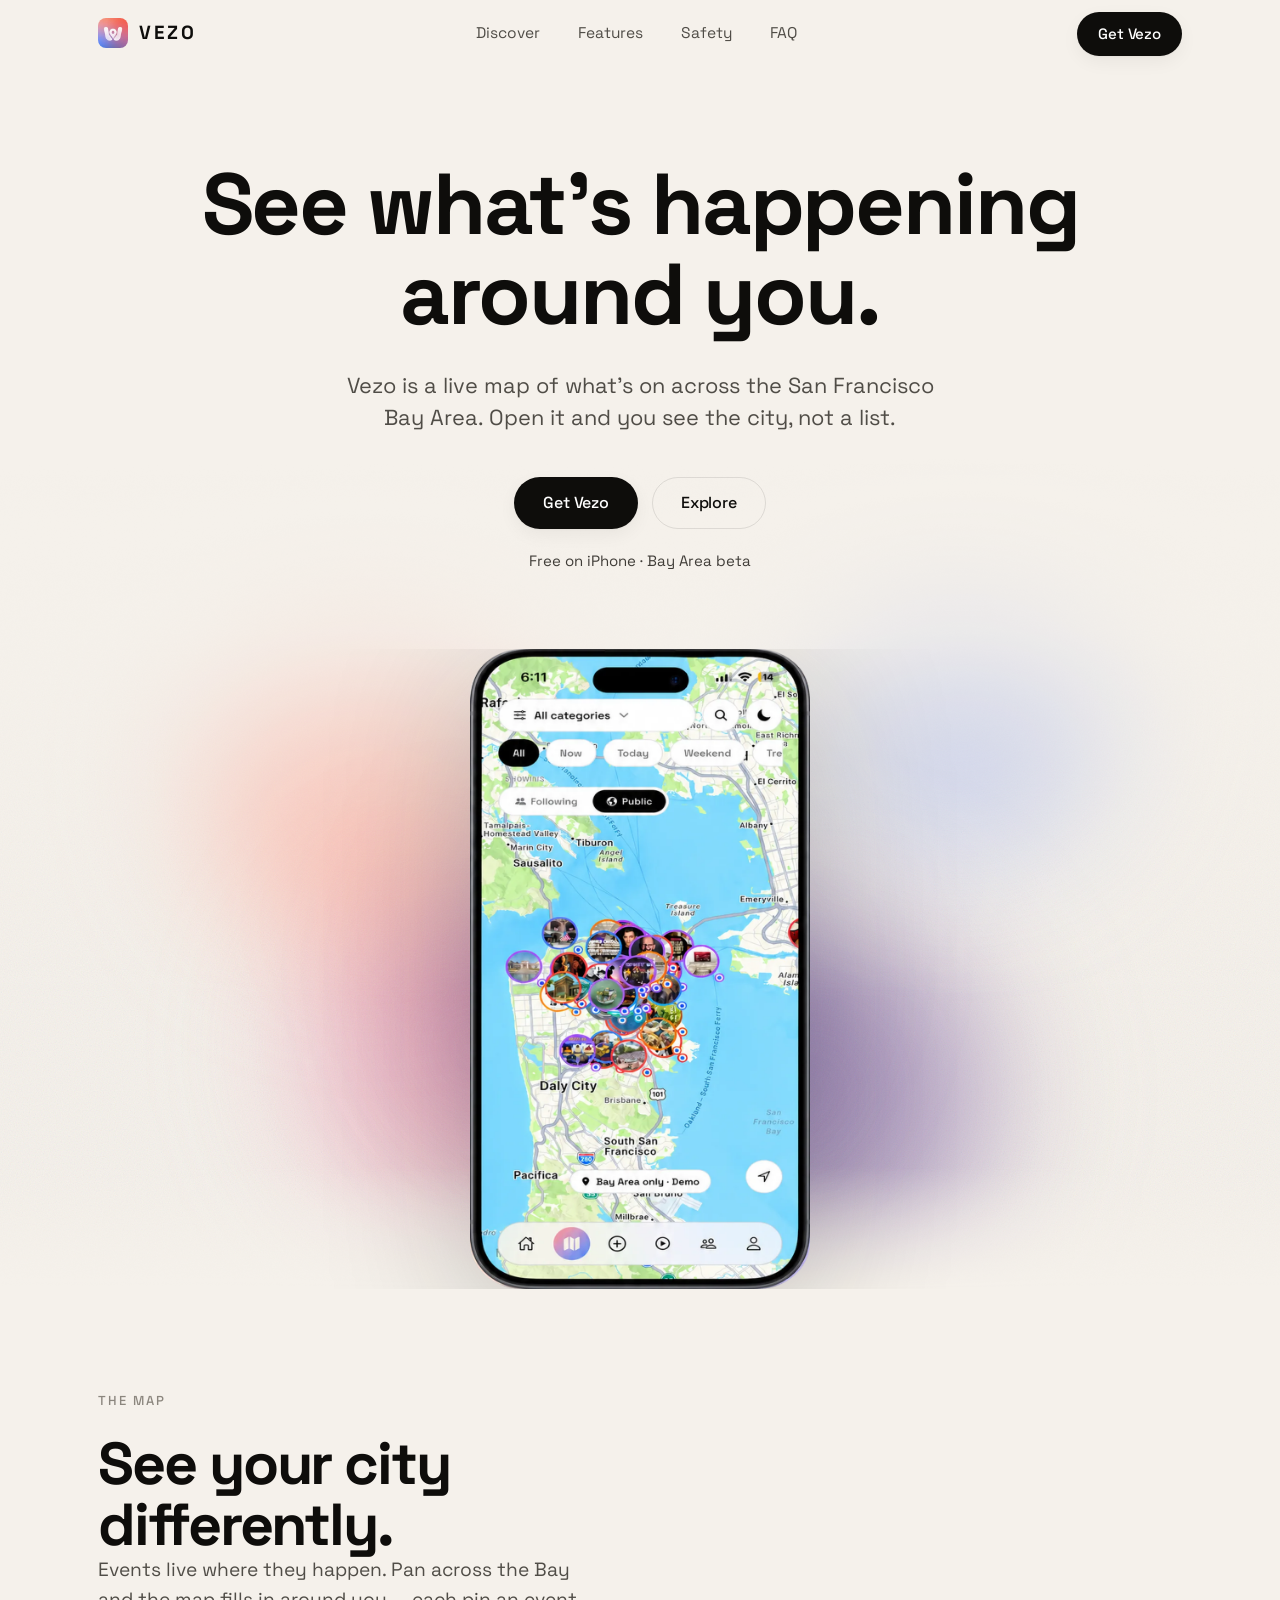
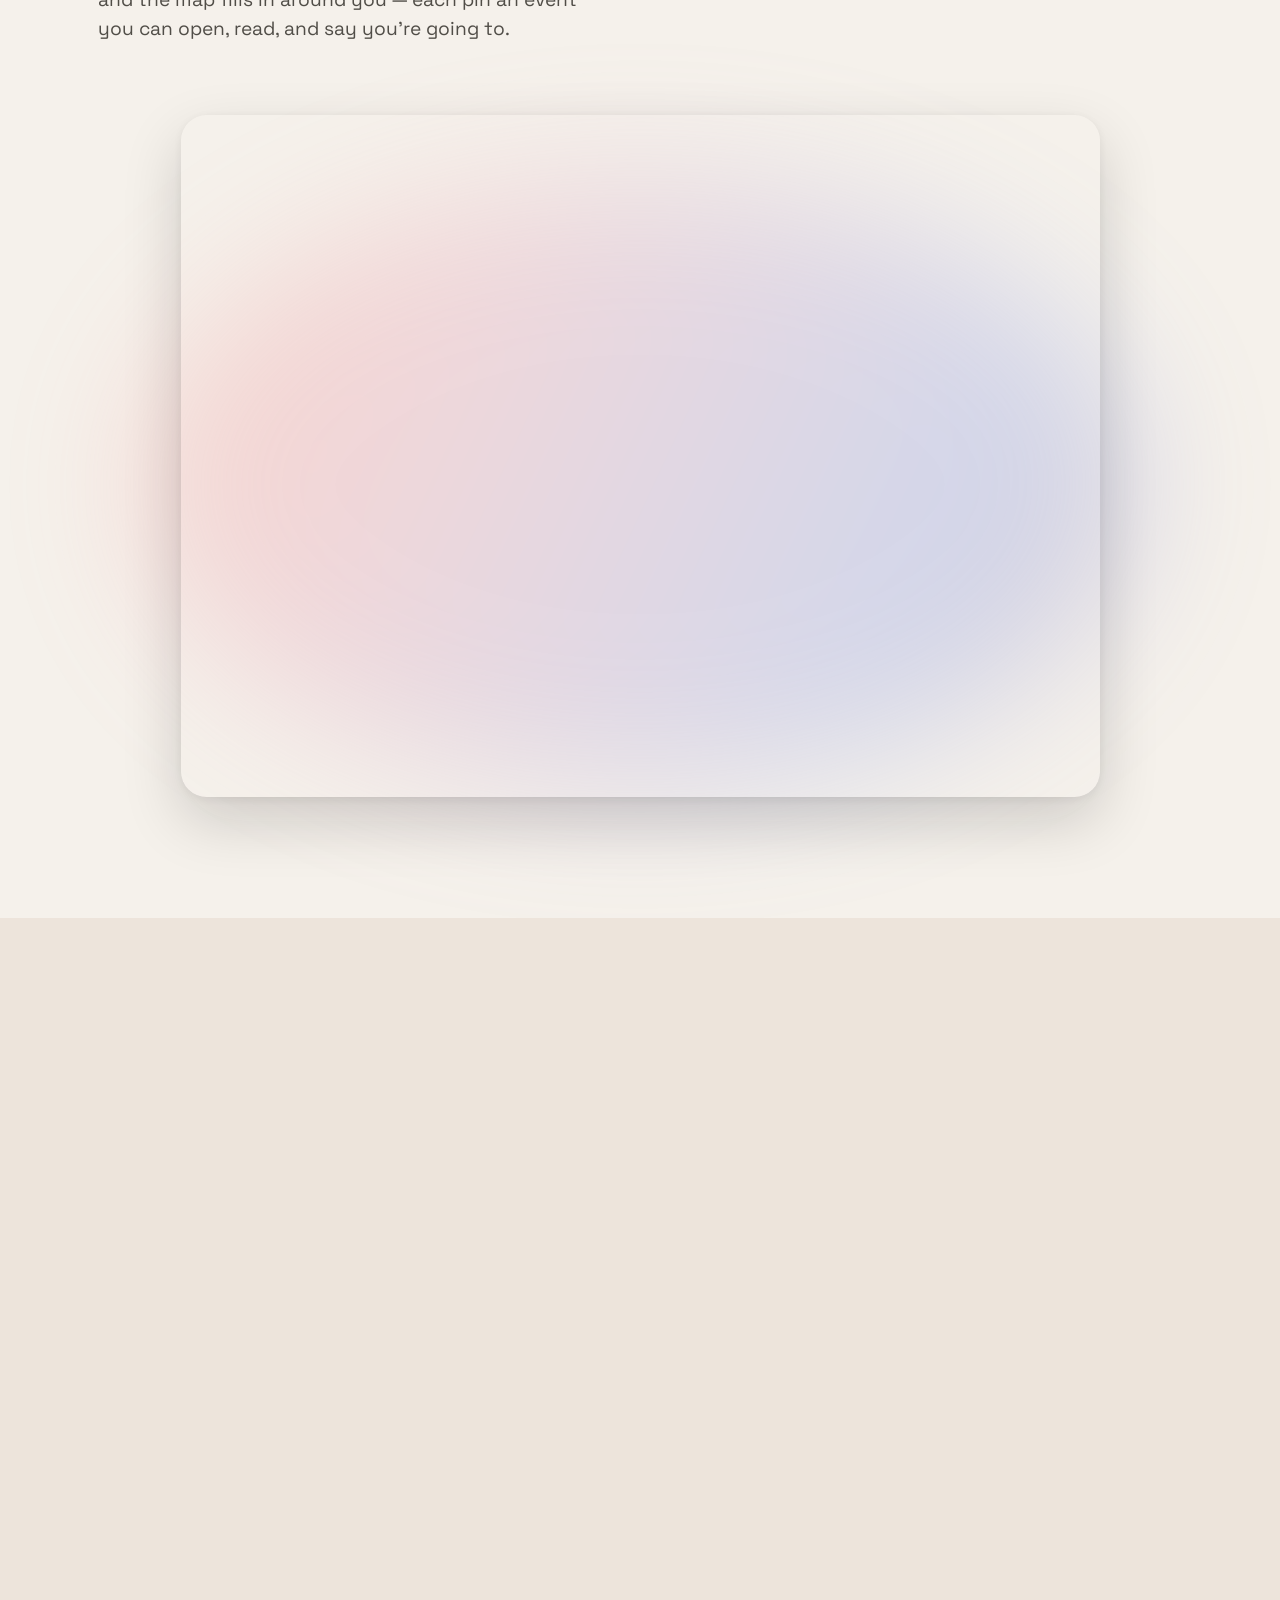
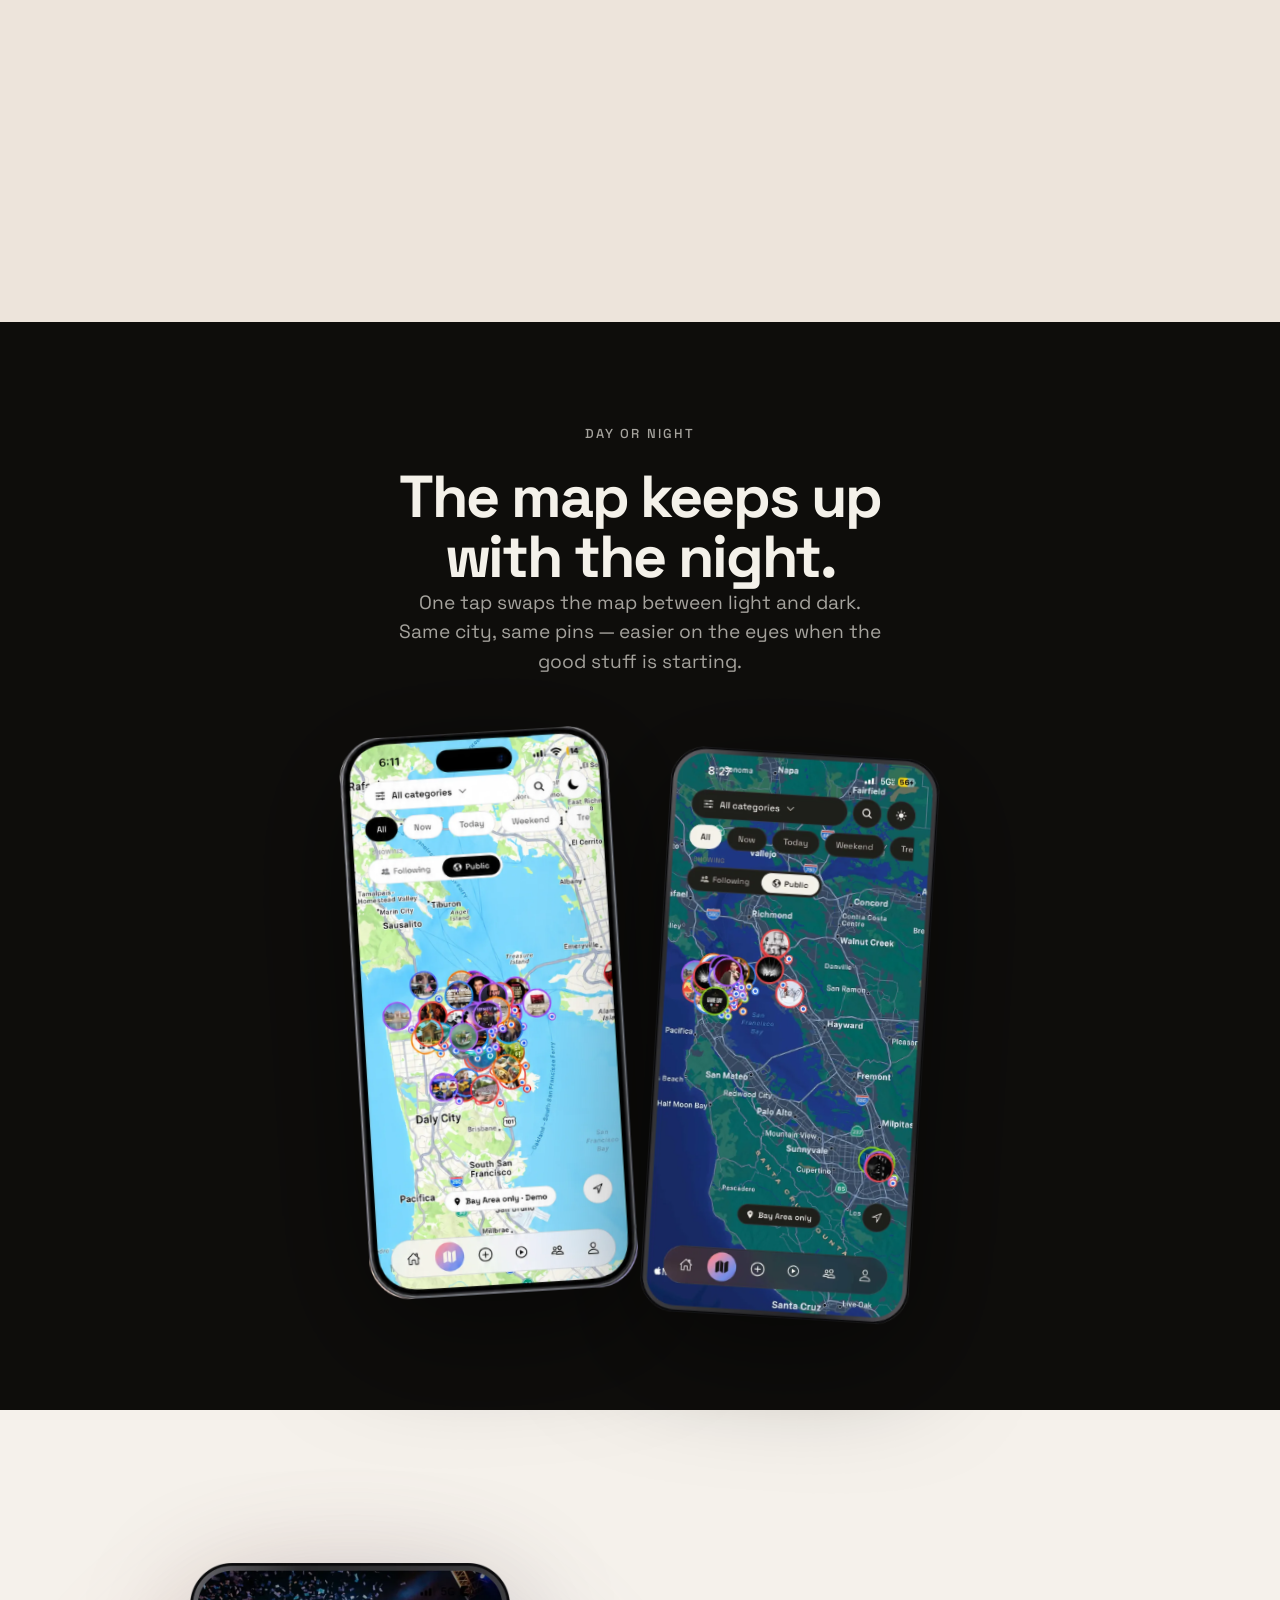
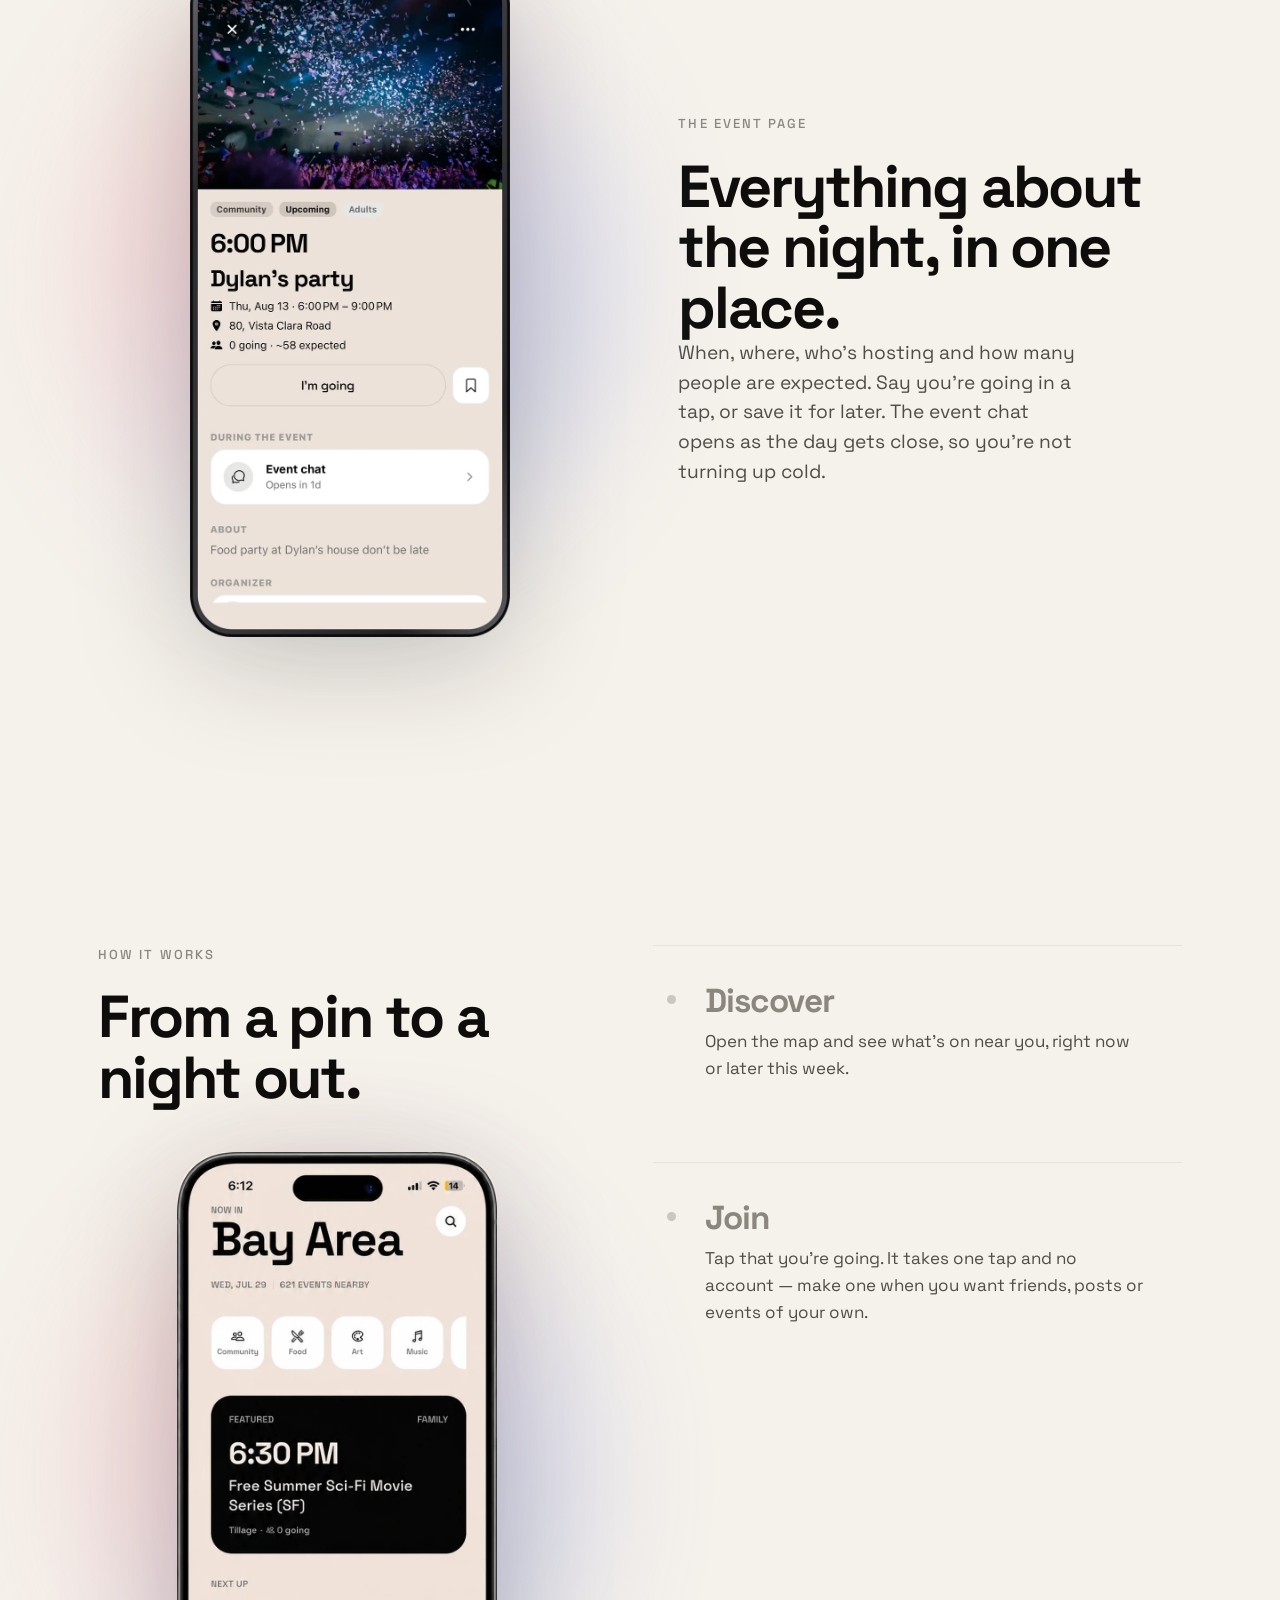
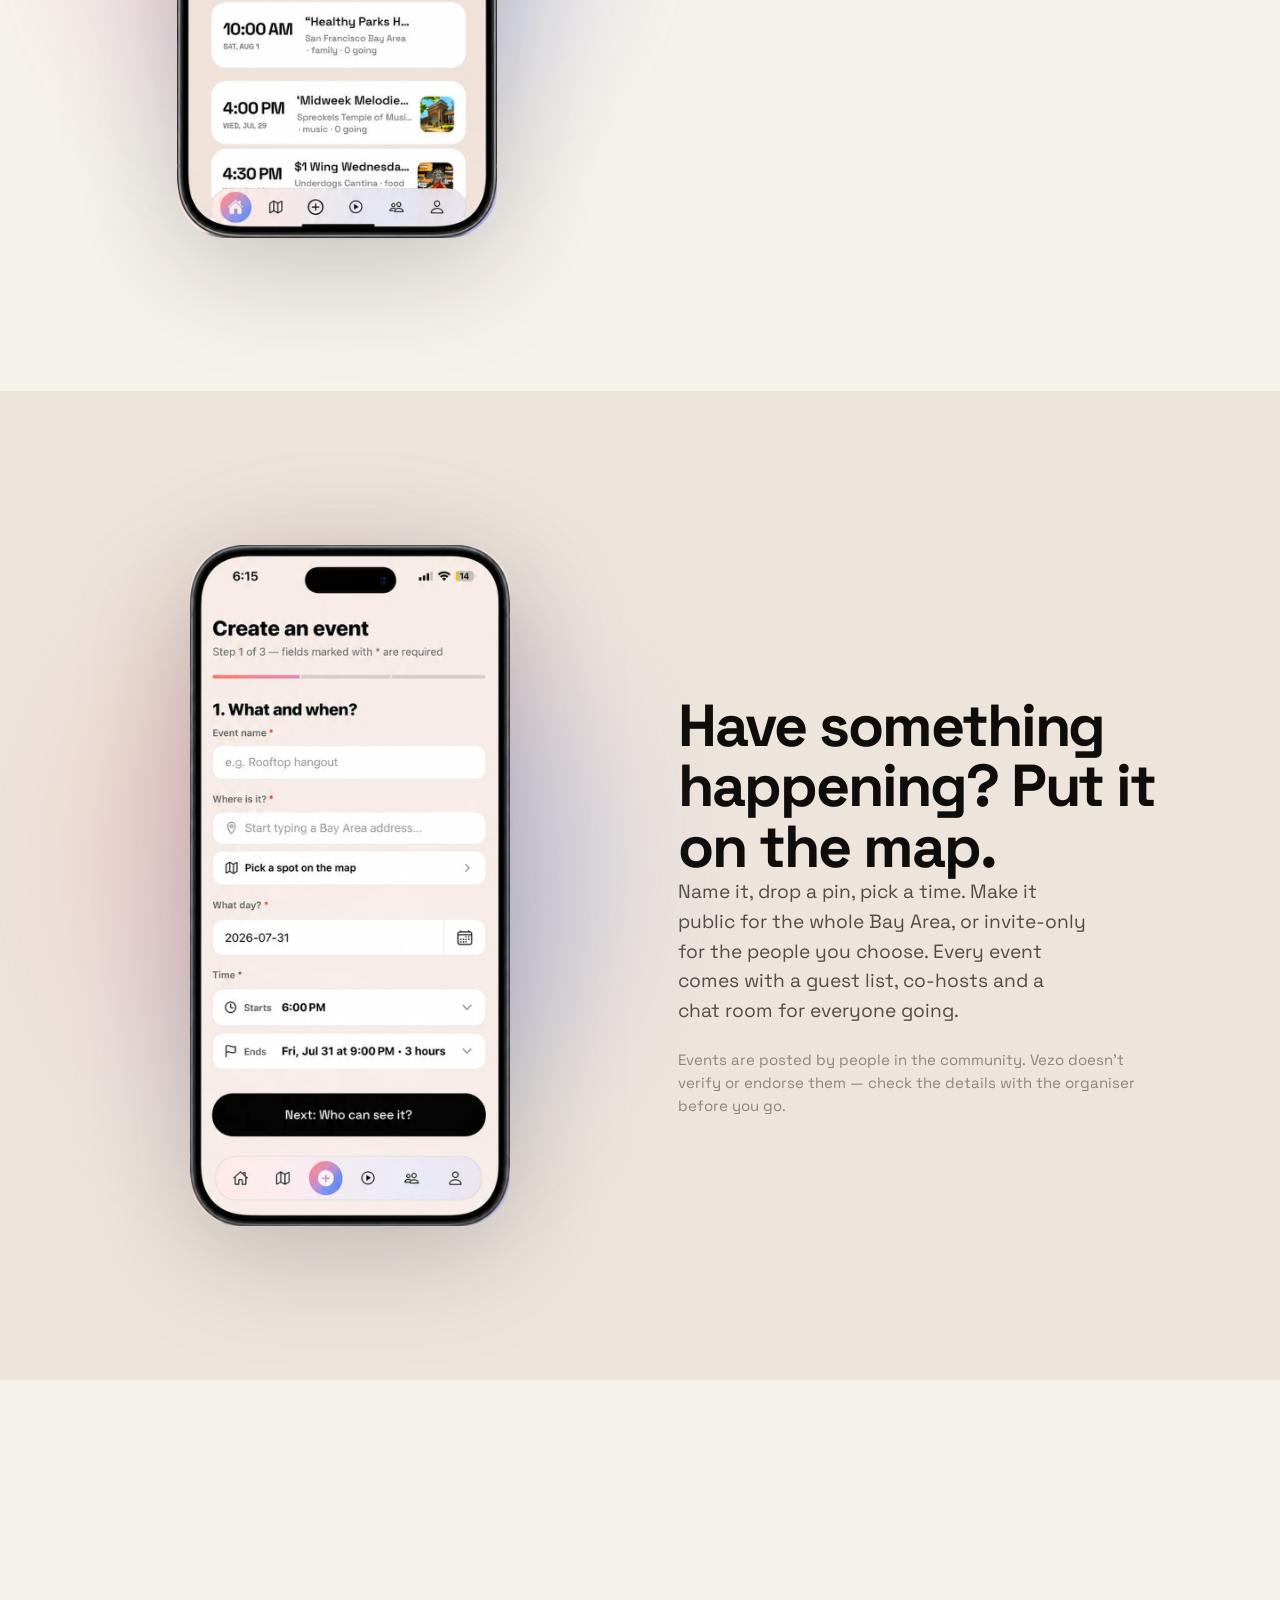
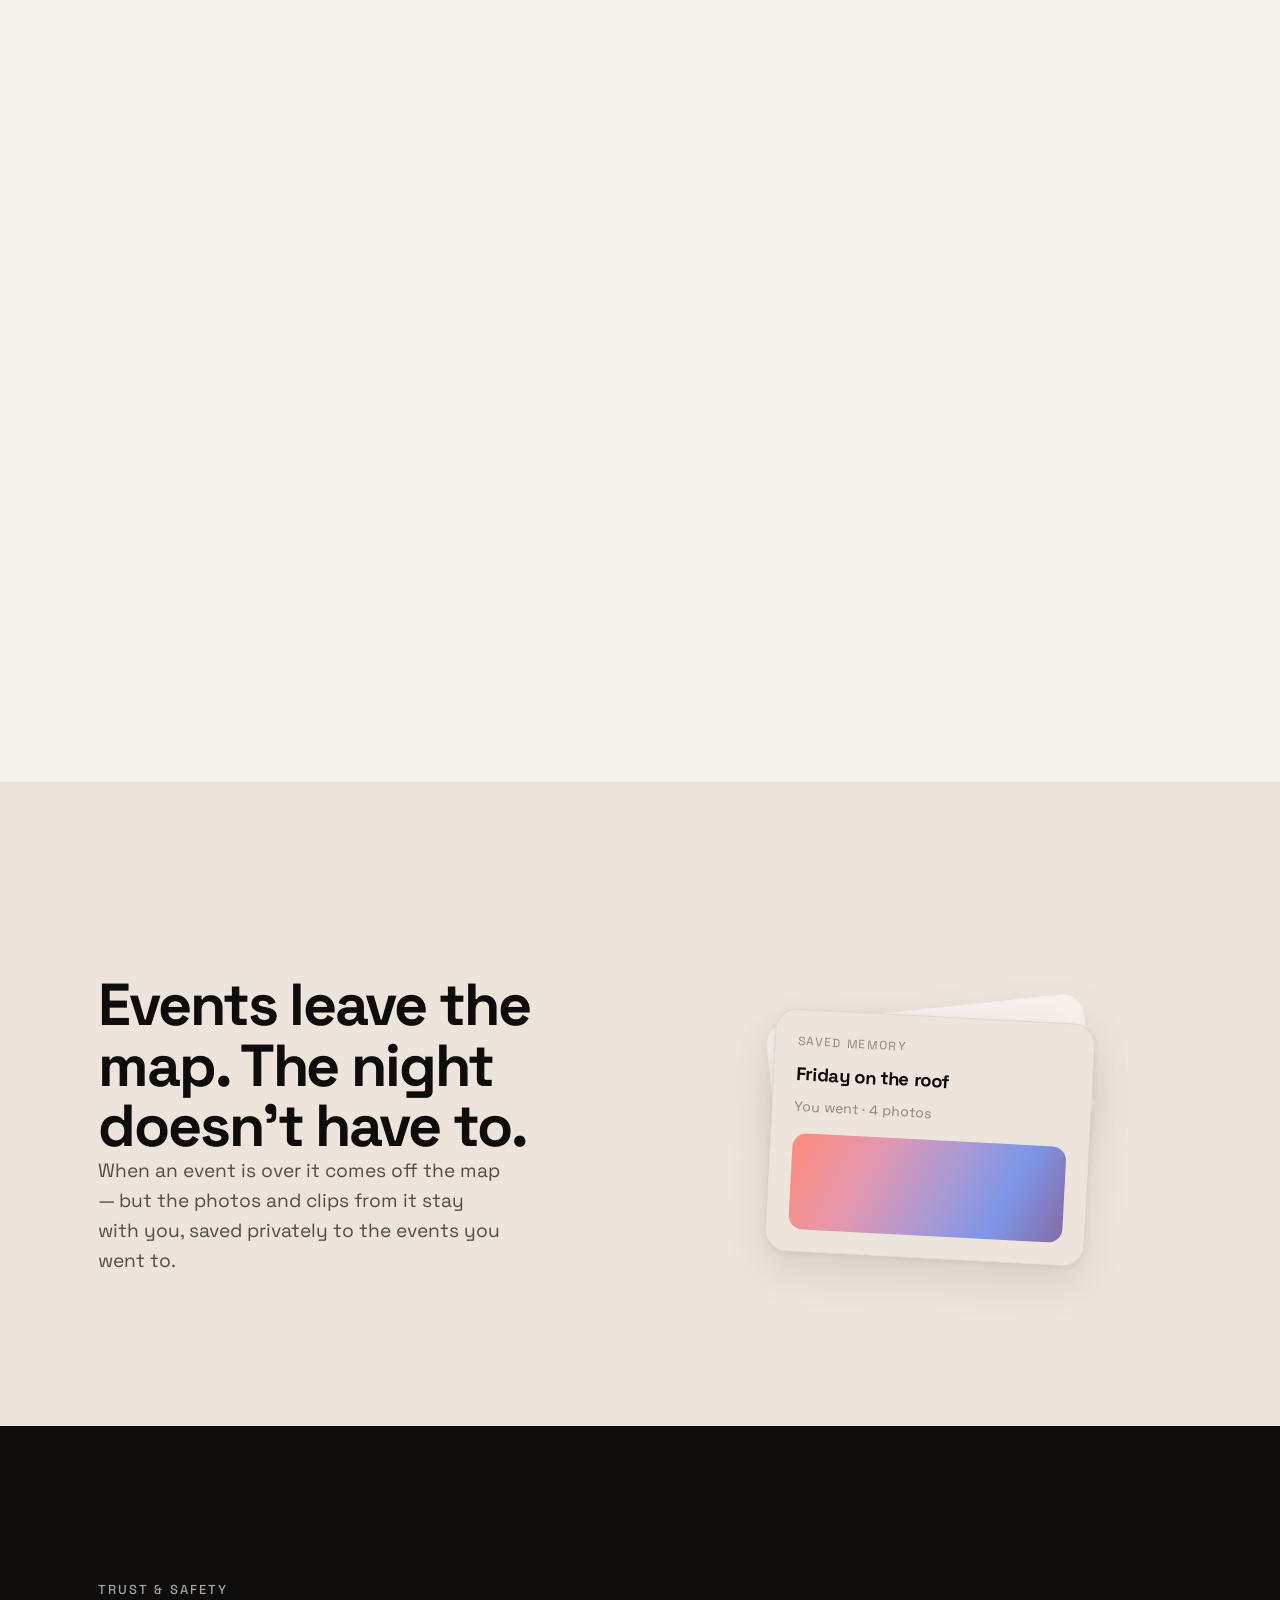
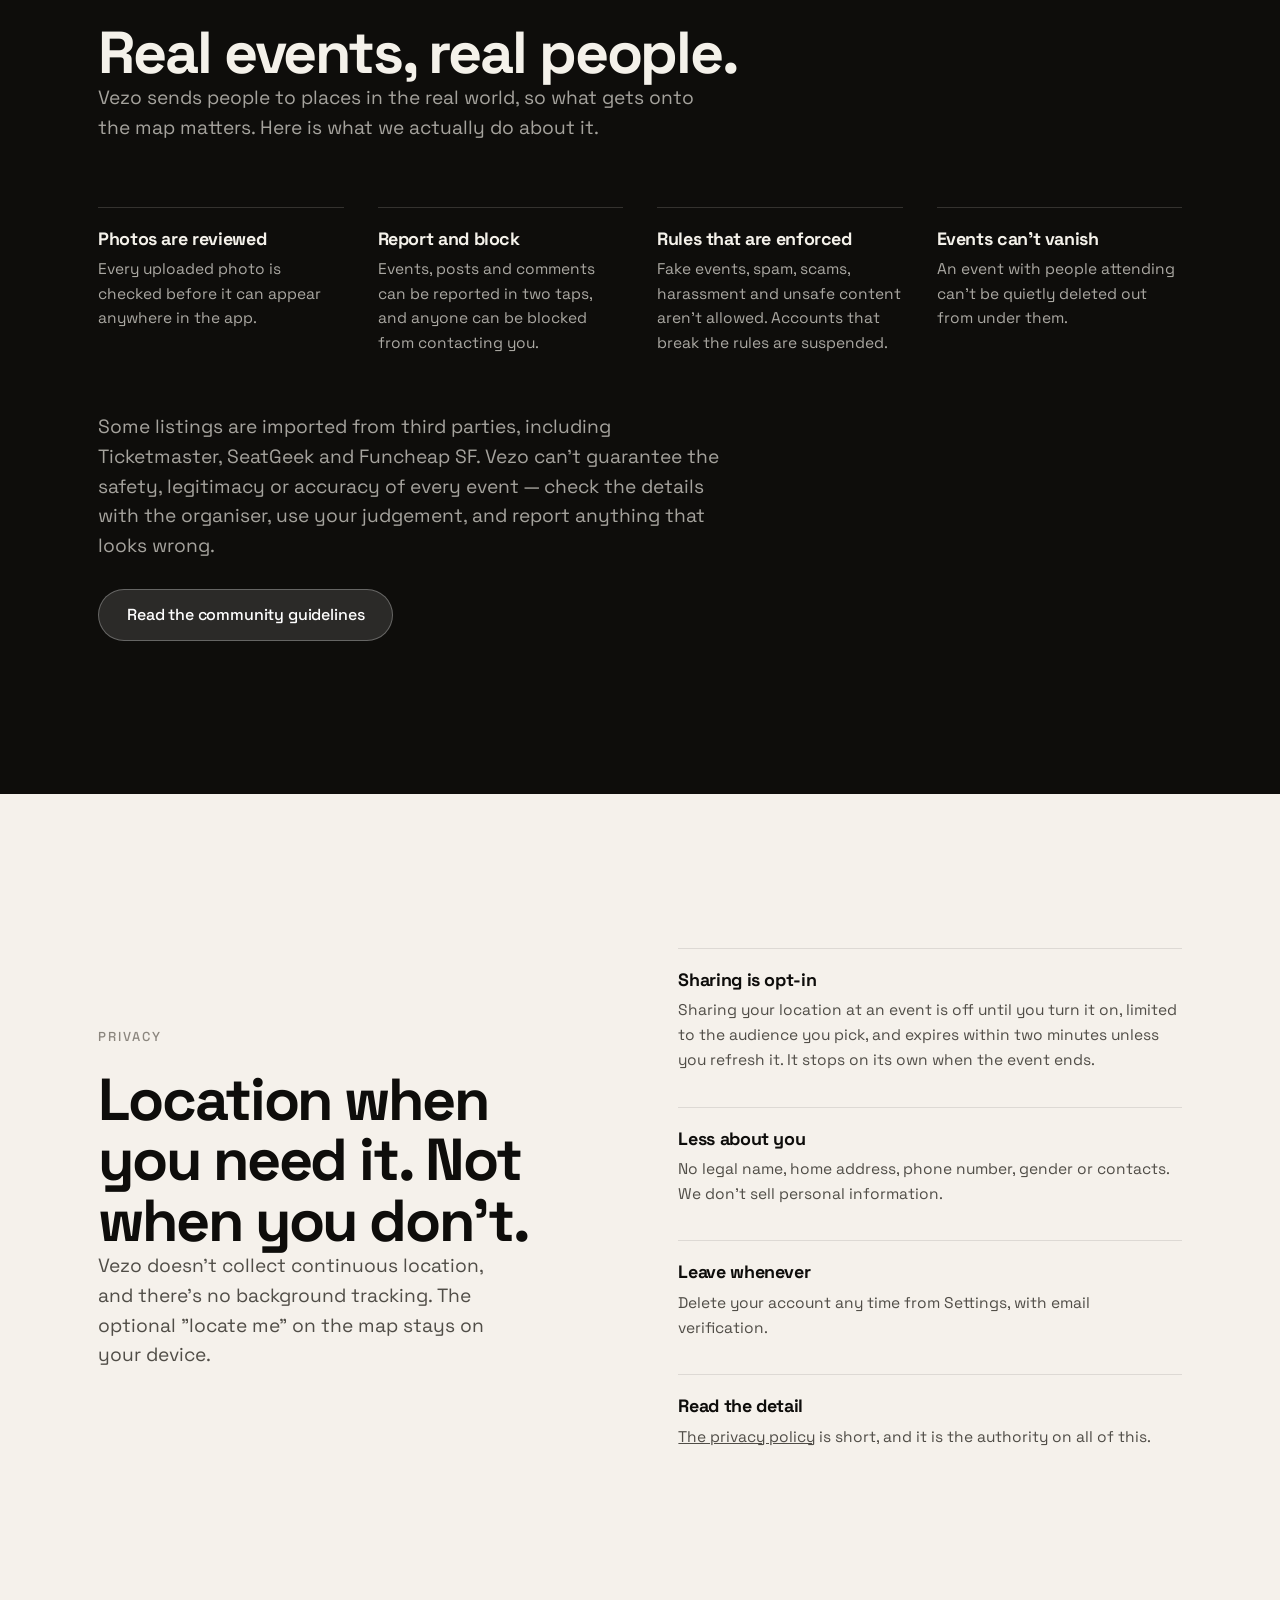
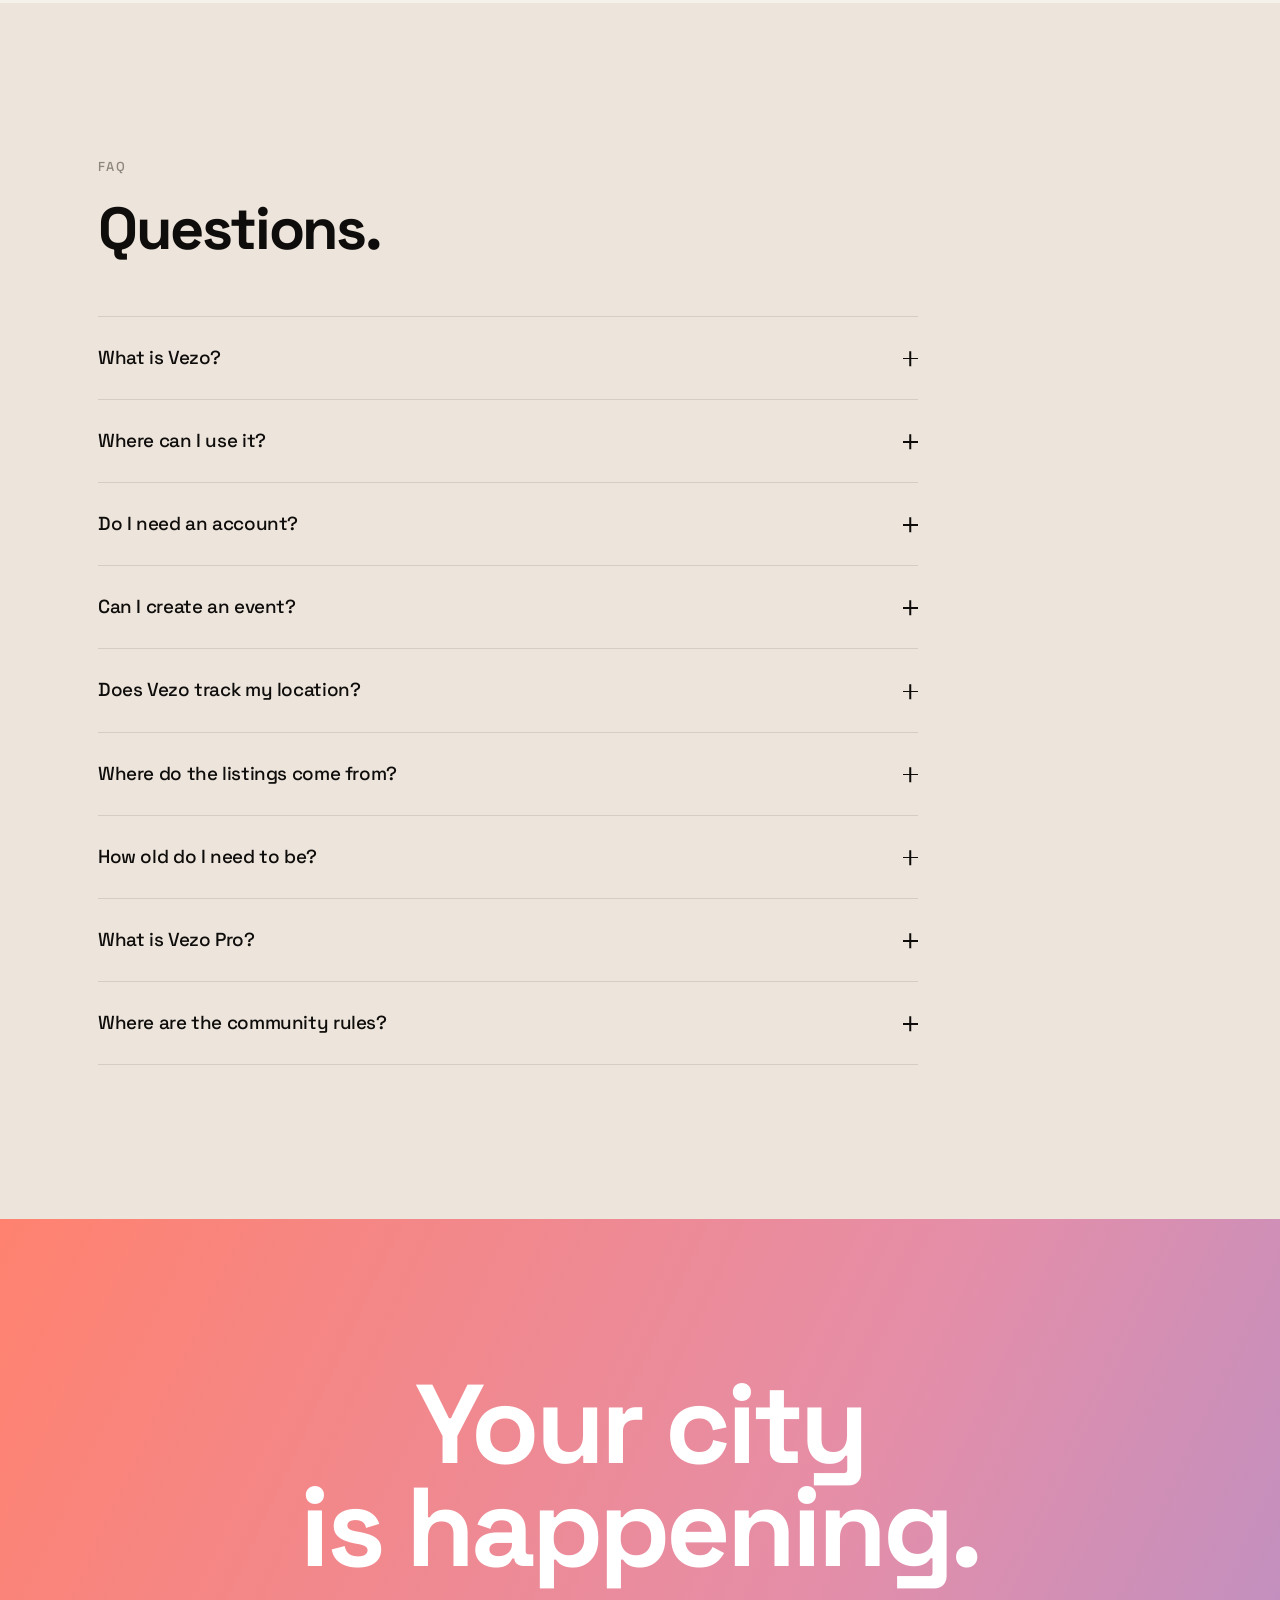
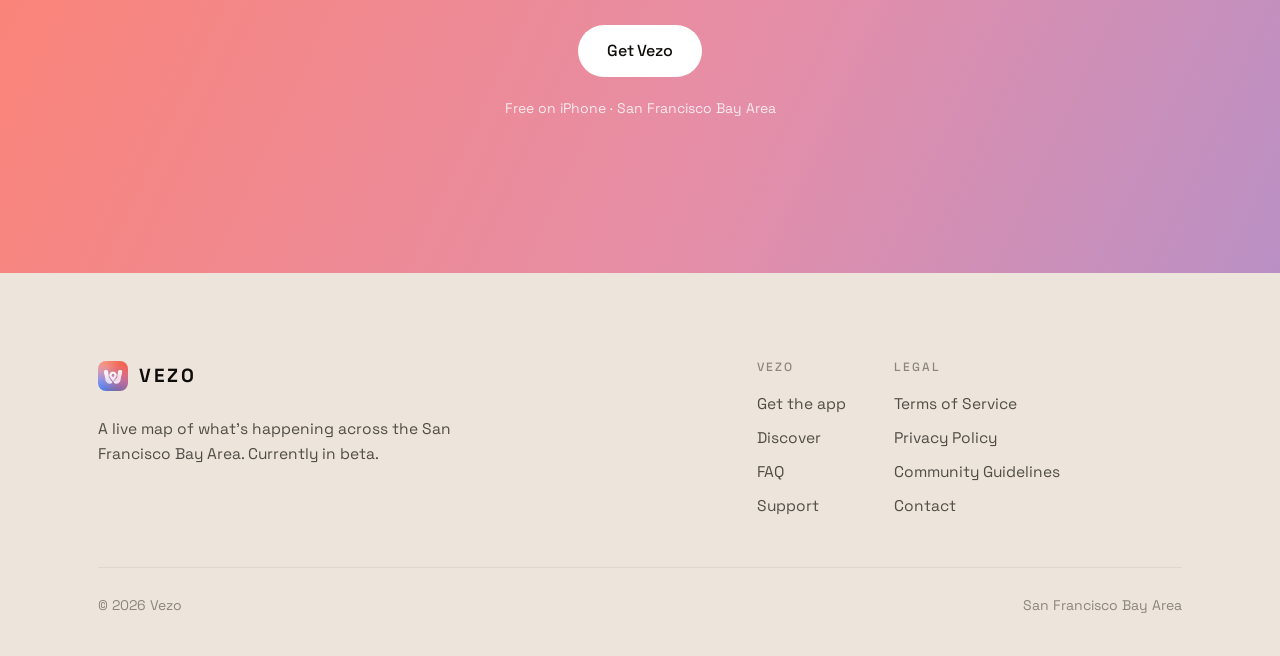
==== index.html @ 6fe20b53 "Put the real Bay-wide map in the section under the hero Section 2 was showing the exact same phone s" ====
<!DOCTYPE html>
<html lang="en" class="no-js">
<head>
<meta charset="utf-8" />
<meta name="viewport" content="width=device-width, initial-scale=1" />

<title>Vezo — See what's happening around you</title>
<meta name="description" content="Vezo is a live map of what's happening across the San Francisco Bay Area. Find events near you, say you're going, create your own, and keep the memories. Free on iPhone." />
<link rel="canonical" href="https://thevezo.com/" />
<meta name="theme-color" content="#F5F1EB" />

<meta property="og:type" content="website" />
<meta property="og:site_name" content="Vezo" />
<meta property="og:url" content="https://thevezo.com/" />
<meta property="og:title" content="Vezo — See what's happening around you" />
<meta property="og:description" content="A live map of what's happening across the San Francisco Bay Area. Find events near you, say you're going, and keep the memories." />
<meta property="og:image" content="https://thevezo.com/assets/img/og.png" />
<meta property="og:image:width" content="1200" />
<meta property="og:image:height" content="630" />
<meta property="og:image:alt" content="The Vezo app showing a map of the San Francisco Bay Area covered in event pins." />
<meta name="twitter:card" content="summary_large_image" />
<meta name="twitter:title" content="Vezo — See what's happening around you" />
<meta name="twitter:description" content="A live map of what's happening across the San Francisco Bay Area." />
<meta name="twitter:image" content="https://thevezo.com/assets/img/og.png" />

<link rel="icon" href="/assets/img/favicon-32.png" sizes="32x32" />
<link rel="icon" href="/assets/img/favicon-16.png" sizes="16x16" />
<link rel="apple-touch-icon" href="/assets/img/apple-touch-icon.png" />

<link rel="preload" href="/assets/font/space-grotesk-latin.woff2" as="font" type="font/woff2" crossorigin />
<link rel="preload" href="/assets/img/phone-map.webp" as="image" type="image/webp" />
<link rel="stylesheet" href="/assets/css/site.css" />

<script>
  // FIRST THING ON THE PAGE, ON PURPOSE.
  //
  // Supabase redirects to the project's Site URL — this page — whenever the
  // redirect it was handed is not on its allow-list. That is how a Google
  // sign-in ends up on the marketing site: the OAuth result lands here, and a
  // page that simply renders (or forwards to another page) throws the result
  // away and leaves the member signed out.
  //
  // So before anything else: if this page was opened carrying a sign-in
  // result, hand it straight back to the app over its own scheme. Inside the
  // in-app browser that started the flow, opening vezo:// is also what closes
  // the sheet and wakes the app up, which is what finishes the sign-in.
  //
  // Kept inline rather than in site.js: a script that 404s or loads late would
  // take sign-in down with it, and this page is the last line of defence.
  //
  // Nothing here inspects, stores or logs the result — it is forwarded
  // verbatim. PKCE puts a ?code= in the query, implicit puts #access_token= in
  // the hash, and errors arrive as ?error=. All three travel as a query
  // because a fragment can be dropped when a custom scheme is opened from a
  // browser; the app reads both.
  //
  // This block only DETECTS and marks. The actual jump to vezo:// happens in
  // the script directly under the handoff card in the body, because navigating
  // to an external scheme stops the HTML parser where it stands: doing it from
  // here leaves the document with no <body> at all, so anyone who lands on this
  // URL without the app installed gets a blank page instead of the fallback
  // button. Marking here and jumping there costs a few milliseconds and keeps
  // the card guaranteed present.
  window.__vezoAuthTarget = (function () {
    var query = window.location.search.replace(/^\?/, '');
    var hash = window.location.hash.replace(/^#/, '');
    var payload = query + (query && hash ? '&' : '') + hash;
    if (!payload) return null;

    // Only a real sign-in result is forwarded. A plain visit with some
    // unrelated query string (a campaign tag, say) still gets the website.
    if (!/(^|&)(code|access_token|token_hash|error|error_code)=/.test('&' + payload)) {
      return null;
    }

    document.documentElement.setAttribute('data-auth', '1');
    return 'vezo://auth/callback?' + payload;
  })();
</script>

<style>
  /* Only ever applied when the block above detected a sign-in result, so the
     marketing page never flashes in front of someone mid sign-in. */
  html[data-auth] #page { display: none; }
  html:not([data-auth]) #signin { display: none; }

  #signin {
    min-height: 100vh;
    display: flex;
    align-items: center;
    justify-content: center;
    padding: 24px;
  }

  #signin .card {
    max-width: 420px;
    width: 100%;
    background: #fff;
    border: 1px solid rgba(14, 13, 11, 0.08);
    border-radius: 20px;
    padding: 40px 32px;
    text-align: center;
  }

  #signin .spinner {
    width: 34px;
    height: 34px;
    margin: 0 auto 22px;
    border: 3px solid rgba(17, 17, 17, 0.12);
    border-top-color: #E4573D;
    border-radius: 50%;
    animation: spin 0.8s linear infinite;
  }

  @keyframes spin { to { transform: rotate(360deg); } }
  @media (prefers-reduced-motion: reduce) { #signin .spinner { animation-duration: 3s; } }

  /* Not an <h1>: this interstitial replaces the page for a second or two on
     its way back to the app, and the document already has its real heading. */
  #signin .signin-title {
    font-size: 24px;
    font-weight: 700;
    letter-spacing: -0.03em;
    color: #0E0D0B;
    margin: 0 0 10px;
  }

  #signin p { color: #55524C; margin: 0; }
  #signin .hidden { display: none; }

  #signin .button {
    display: inline-block;
    margin-top: 20px;
    padding: 13px 26px;
    background: #0E0D0B;
    color: #fff;
    border-radius: 999px;
    font-weight: 500;
    text-decoration: none;
  }

  #signin .hint { margin-top: 16px; font-size: 14px; color: #8B867E; }
</style>

<script type="application/ld+json">
{
  "@context": "https://schema.org",
  "@type": "MobileApplication",
  "name": "Vezo",
  "applicationCategory": "SocialNetworkingApplication",
  "operatingSystem": "iOS 15.1 or later",
  "description": "A live map of what's happening across the San Francisco Bay Area. Find events near you, say you're going, create your own, and keep the memories.",
  "url": "https://thevezo.com/",
  "installUrl": "https://apps.apple.com/us/app/vezoo/id6790893049",
  "offers": { "@type": "Offer", "price": "0", "priceCurrency": "USD" },
  "areaServed": { "@type": "Place", "name": "San Francisco Bay Area, California" }
}
</script>
</head>

<body>

<!-- Sign-in handoff. Hidden unless the head script found an auth result. -->
<div id="signin">
  <main class="card" role="status" aria-live="polite">
    <div class="spinner"></div>
    <p class="signin-title">Signing you in…</p>
    <p class="signin-msg">Returning you to Vezo. This only takes a moment.</p>
    <a class="button hidden" id="open" href="vezo://auth/callback">Open Vezo</a>
    <p class="hint hidden" id="hint">If nothing happens, make sure Vezo is installed and tap the button above.</p>
  </main>
</div>

<script>
  // Runs the moment the handoff card above exists, and before the rest of the
  // page is parsed. Order inside matters: the button and the timer are set up
  // FIRST, because the navigation on the last line can stop the parser dead —
  // anything registered after it might never run.
  (function () {
    var target = window.__vezoAuthTarget;
    if (!target) return;

    document.getElementById('open').setAttribute('href', target);

    // The handoff should have taken over by now. Still here means it did not —
    // stop pretending it is working and offer the manual route.
    setTimeout(function () {
      var spinner = document.querySelector('#signin .spinner');
      if (spinner) spinner.classList.add('hidden');
      document.querySelector('#signin .signin-title').textContent = 'Almost there';
      document.querySelector('#signin .signin-msg').textContent = 'Tap below to finish signing in to Vezo.';
      document.getElementById('open').classList.remove('hidden');
      document.getElementById('hint').classList.remove('hidden');
    }, 2500);

    window.location.replace(target);
  })();
</script>

<div id="page">

<a class="skip-link" href="#main">Skip to content</a>

<!-- ============================ Navigation ============================ -->
<header class="site-nav" data-nav>
  <nav class="wrap site-nav__inner" aria-label="Primary">
    <a class="brand" href="/">
      <img src="/assets/img/icon-96.webp" width="96" height="96" alt="" />
      <span>VEZO</span>
    </a>

    <ul class="nav-links">
      <li><a href="#discover">Discover</a></li>
      <li><a href="#features">Features</a></li>
      <li><a href="#safety">Safety</a></li>
      <li><a href="#faq">FAQ</a></li>
    </ul>

    <div class="nav-actions">
      <a class="btn btn--primary btn--sm" href="https://apps.apple.com/us/app/vezoo/id6790893049">Get Vezo</a>
      <button class="nav-toggle" type="button" data-nav-toggle aria-expanded="false" aria-controls="nav-panel" aria-label="Menu">
        <span></span>
      </button>
    </div>
  </nav>

  <ul class="nav-panel" id="nav-panel" data-nav-panel>
    <li><a href="#discover">Discover</a></li>
    <li><a href="#features">Features</a></li>
    <li><a href="#safety">Safety</a></li>
    <li><a href="#faq">FAQ</a></li>
    <li><a class="btn btn--primary" href="https://apps.apple.com/us/app/vezoo/id6790893049">Get Vezo</a></li>
  </ul>
</header>

<main id="main">

<!-- ============================ 1. Hero =============================== -->
<section class="hero">
  <!-- Moving light in the logo's own colours. Decorative only. -->
  <div class="aurora" aria-hidden="true">
    <span class="aurora__orb aurora__orb--1"></span>
    <span class="aurora__orb aurora__orb--2"></span>
    <span class="aurora__orb aurora__orb--3"></span>
    <span class="aurora__orb aurora__orb--4"></span>
    <span class="aurora__orb aurora__orb--5"></span>
    <span class="aurora__grain"></span>
  </div>

  <div class="wrap hero__inner">
    <h1 class="hero__title" data-reveal>See what's happening around you.</h1>

    <p class="lead hero__lead" data-reveal style="--d: 0.08s">
      Vezo is a live map of what's on across the San Francisco Bay Area.
      Open it and you see the city, not a list.
    </p>

    <div class="hero__actions" data-reveal style="--d: 0.16s">
      <a class="btn btn--primary" href="https://apps.apple.com/us/app/vezoo/id6790893049">Get Vezo</a>
      <a class="btn btn--ghost" href="#discover">Explore</a>
    </div>

    <p class="hero__note" data-reveal style="--d: 0.22s">Free on iPhone · Bay Area beta</p>

    <div class="hero__stage">
      <img
        class="hero__phone"
        data-parallax
        src="/assets/img/phone-map.webp"
        width="720" height="1506"
        fetchpriority="high"
        decoding="async"
        alt="The Vezo map of the San Francisco Bay Area, covered in circular event pins around San Francisco and Oakland, with filters for Now, Today and Weekend." />
    </div>
  </div>
</section>

<!-- ==================== 2. The city, visualized ======================= -->
<section class="section section--tight" id="discover">
  <div class="wrap">
    <header style="max-width: 44ch; margin-bottom: clamp(32px, 4vw, 52px)">
      <p class="eyebrow" data-reveal>The map</p>
      <h2 class="h2" data-reveal style="--d: 0.06s">See your city differently.</h2>
      <p class="lead lead--wide" data-reveal style="--d: 0.12s">
        Events live where they happen. Pan across the Bay and the map fills in
        around you — each pin an event you can open, read, and say you're going to.
      </p>
    </header>

    <div class="mapscene" data-reveal>
      <div class="mapscene__inner">
        <!-- Art-directed rather than just scaled: the full-width map is
             unreadable at phone widths, so narrow screens get a crop that
             keeps the filters and the dense SF/Oakland cluster. -->
        <picture>
          <source
            media="(max-width: 700px)"
            srcset="/assets/img/map-narrow.webp"
            width="570" height="682" />
          <img
            class="mapscene__panel"
            src="/assets/img/map-wide.webp"
            width="919" height="682"
            loading="lazy" decoding="async"
            alt="Vezo's map across the whole Bay Area — event pins clustered thickly over San Francisco and Oakland, thinning out towards Walnut Creek and Hayward, with filters for Now, Today, Weekend and Trending." />
        </picture>
      </div>
    </div>
  </div>
</section>

<!-- ==================== 3. Find something to do ======================= -->
<section class="section section--warm" id="features">
  <div class="wrap split">
    <div class="split__body">
      <p class="eyebrow" data-reveal>Discovery</p>
      <h2 class="h2" data-reveal style="--d: 0.06s">Find something to do.</h2>
      <p class="lead" data-reveal style="--d: 0.12s">
        Filter by what you're in the mood for, or by when you're free —
        what's on now, today, or this weekend. Switch between everything
        happening publicly and just what your friends are going to.
      </p>

      <ul class="chips" data-reveal style="--d: 0.18s" aria-label="Event categories in Vezo">
        <li class="chip">Community</li>
        <li class="chip">Food</li>
        <li class="chip">Art</li>
        <li class="chip">Music</li>
        <li class="chip">Party</li>
        <li class="chip">Sports</li>
        <li class="chip">Volunteer</li>
        <li class="chip">Networking</li>
        <li class="chip">Family</li>
        <li class="chip">Market</li>
        <li class="chip">Education</li>
      </ul>
    </div>

    <div class="split__media device-stage" data-reveal style="--d: 0.1s">
      <img
        class="phone"
        src="/assets/img/phone-discover.webp"
        width="720" height="1567"
        loading="lazy" decoding="async"
        alt="Vezo's Discover screen, listing featured and popular events with filters for Today, This week and All upcoming." />
    </div>
  </div>
</section>

<!-- ==================== Day or night ================================== -->
<section class="section section--dark section--tight">
  <div class="wrap">
    <header class="center-head">
      <p class="eyebrow" data-reveal>Day or night</p>
      <h2 class="h2" data-reveal style="--d: 0.06s">The map keeps up with the night.</h2>
      <p class="lead lead--wide" data-reveal style="--d: 0.12s">
        One tap swaps the map between light and dark. Same city, same pins —
        easier on the eyes when the good stuff is starting.
      </p>
    </header>

    <div class="duo" data-reveal style="--d: 0.16s">
      <img
        class="phone"
        src="/assets/img/phone-map.webp"
        width="720" height="1506"
        loading="lazy" decoding="async"
        alt="Vezo's map in light mode, showing event pins across San Francisco and the East Bay in daylight." />
      <img
        class="phone"
        src="/assets/img/phone-map-dark.webp"
        width="720" height="1517"
        loading="lazy" decoding="async"
        alt="The same Vezo map in dark mode, stretching from Napa down to Santa Cruz with event pins glowing across the Bay." />
    </div>
  </div>
</section>

<!-- ==================== The event page ================================ -->
<section class="section">
  <div class="wrap split split--reverse">
    <div class="split__body">
      <p class="eyebrow" data-reveal>The event page</p>
      <h2 class="h2" data-reveal style="--d: 0.06s">Everything about the night, in one place.</h2>
      <p class="lead" data-reveal style="--d: 0.12s">
        When, where, who's hosting and how many people are expected. Say you're
        going in a tap, or save it for later. The event chat opens as the day
        gets close, so you're not turning up cold.
      </p>
    </div>

    <div class="split__media device-stage" data-reveal style="--d: 0.1s">
      <img
        class="phone"
        src="/assets/img/phone-event.webp"
        width="720" height="1517"
        loading="lazy" decoding="async"
        alt="A Vezo event page showing the start time, date, address, how many people are expected, an I'm going button, and the event chat." />
    </div>
  </div>
</section>

<!-- ==================== 4. Discovery to experience ==================== -->
<section class="section">
  <div class="wrap loop">
    <div class="loop__sticky">
      <p class="eyebrow" data-reveal>How it works</p>
      <h2 class="h2" data-reveal style="--d: 0.06s">From a pin to a night out.</h2>
      <div class="device-stage" data-reveal style="--d: 0.12s; margin-top: clamp(28px, 4vw, 44px)">
        <img
          class="phone"
          src="/assets/img/phone-home.webp"
          width="720" height="1542"
          loading="lazy" decoding="async"
          alt="Vezo's home screen headed Now in Bay Area, with category shortcuts and a list of upcoming events." />
      </div>
    </div>

    <ol class="loop__steps">
      <li class="loop__step" data-step data-reveal>
        <h3>Discover</h3>
        <p>Open the map and see what's on near you, right now or later this week.</p>
      </li>
      <li class="loop__step" data-step data-reveal>
        <h3>Join</h3>
        <p>Tap that you're going. It takes one tap and no account — make one when you want friends, posts or events of your own.</p>
      </li>
      <li class="loop__step" data-step data-reveal>
        <h3>Experience</h3>
        <p>Show up. Every event has a chat room for the people going, so you're not arriving cold.</p>
      </li>
      <li class="loop__step" data-step data-reveal>
        <h3>Remember</h3>
        <p>Post a photo or a clip from the night, and keep the events you went to saved to your profile.</p>
      </li>
    </ol>
  </div>
</section>

<!-- ==================== 5. Create events ============================== -->
<section class="section section--warm">
  <div class="wrap split split--reverse">
    <div class="split__body">
      <p class="eyebrow" data-reveal>Create</p>
      <h2 class="h2" data-reveal style="--d: 0.06s">Have something happening? Put it on the map.</h2>
      <p class="lead" data-reveal style="--d: 0.12s">
        Name it, drop a pin, pick a time. Make it public for the whole Bay Area,
        or invite-only for the people you choose. Every event comes with a guest
        list, co-hosts and a chat room for everyone going.
      </p>
      <p class="disclaimer" data-reveal style="--d: 0.18s">
        Events are posted by people in the community. Vezo doesn't verify or
        endorse them — check the details with the organiser before you go.
      </p>
    </div>

    <div class="split__media device-stage" data-reveal style="--d: 0.1s">
      <img
        class="phone"
        src="/assets/img/phone-create.webp"
        width="720" height="1533"
        loading="lazy" decoding="async"
        alt="Vezo's create-an-event form, step one of three, with fields for the event name, location, day and time." />
    </div>
  </div>
</section>

<!-- ==================== 6. People and community ======================= -->
<section class="section">
  <div class="wrap split">
    <div class="split__body">
      <p class="eyebrow" data-reveal>Community</p>
      <h2 class="h2" data-reveal style="--d: 0.06s">The event is the point. The people come with it.</h2>
      <p class="lead" data-reveal style="--d: 0.12s">
        Add friends, start a group chat, and plan the weekend in one thread.
        Post from an event while it's happening, and send anything worth seeing
        straight to a friend.
      </p>
    </div>

    <div class="split__media device-stage" data-reveal style="--d: 0.1s">
      <img
        class="phone"
        src="/assets/img/phone-social.webp"
        width="720" height="1563"
        loading="lazy" decoding="async"
        alt="Vezo's Social screen showing friends, requests and groups above a list of message threads." />
    </div>
  </div>
</section>

<!-- ==================== 7. Memories =================================== -->
<section class="section section--warm section--tight">
  <div class="wrap split">
    <div class="split__body">
      <p class="eyebrow" data-reveal>Memories</p>
      <h2 class="h2" data-reveal style="--d: 0.06s">Events leave the map. The night doesn't have to.</h2>
      <p class="lead" data-reveal style="--d: 0.12s">
        When an event is over it comes off the map — but the photos and clips
        from it stay with you, saved privately to the events you went to.
      </p>
    </div>

    <div class="memory" data-memory aria-hidden="true">
      <article class="memory__card memory__card--live">
        <p class="memory__label">Happening now</p>
        <p class="memory__title">Friday on the roof</p>
        <p class="memory__meta">Mission District · 8:00 PM</p>
      </article>
      <article class="memory__card memory__card--saved">
        <p class="memory__label">Saved memory</p>
        <p class="memory__title">Friday on the roof</p>
        <p class="memory__meta">You went · 4 photos</p>
        <div class="memory__swatch"></div>
      </article>
    </div>
  </div>
</section>

<!-- ==================== 8. Trust and safety =========================== -->
<section class="section section--dark" id="safety">
  <div class="wrap">
    <p class="eyebrow" data-reveal>Trust &amp; safety</p>
    <h2 class="h2" data-reveal style="--d: 0.06s">Real events, real people.</h2>
    <p class="lead lead--wide" data-reveal style="--d: 0.12s">
      Vezo sends people to places in the real world, so what gets onto the map
      matters. Here is what we actually do about it.
    </p>

    <ul class="grid grid--quad">
      <li class="feature" data-reveal>
        <h3>Photos are reviewed</h3>
        <p>Every uploaded photo is checked before it can appear anywhere in the app.</p>
      </li>
      <li class="feature" data-reveal style="--d: 0.08s">
        <h3>Report and block</h3>
        <p>Events, posts and comments can be reported in two taps, and anyone can be blocked from contacting you.</p>
      </li>
      <li class="feature" data-reveal style="--d: 0.16s">
        <h3>Rules that are enforced</h3>
        <p>Fake events, spam, scams, harassment and unsafe content aren't allowed. Accounts that break the rules are suspended.</p>
      </li>
      <li class="feature" data-reveal style="--d: 0.24s">
        <h3>Events can't vanish</h3>
        <p>An event with people attending can't be quietly deleted out from under them.</p>
      </li>
    </ul>

    <p class="lead lead--wide" data-reveal style="--d: 0.1s; margin-top: clamp(40px, 5vw, 56px)">
      Some listings are imported from third parties, including Ticketmaster,
      SeatGeek and Funcheap SF. Vezo can't guarantee the safety, legitimacy or
      accuracy of every event — check the details with the organiser, use your
      judgement, and report anything that looks wrong.
    </p>

    <p data-reveal style="--d: 0.16s; margin-top: 28px">
      <a class="btn btn--onDark" href="/guidelines">Read the community guidelines</a>
    </p>
  </div>
</section>

<!-- ==================== 9. Privacy ==================================== -->
<section class="section">
  <div class="wrap split">
    <div class="split__body">
      <p class="eyebrow" data-reveal>Privacy</p>
      <h2 class="h2" data-reveal style="--d: 0.06s">Location when you need it. Not when you don't.</h2>
      <p class="lead" data-reveal style="--d: 0.12s">
        Vezo doesn't collect continuous location, and there's no background
        tracking. The optional "locate me" on the map stays on your device.
      </p>
    </div>

    <ul class="grid" style="margin-top: 0">
      <li class="feature" data-reveal style="--d: 0.06s">
        <h3>Sharing is opt-in</h3>
        <p>Sharing your location at an event is off until you turn it on, limited to the audience you pick, and expires within two minutes unless you refresh it. It stops on its own when the event ends.</p>
      </li>
      <li class="feature" data-reveal style="--d: 0.14s">
        <h3>Less about you</h3>
        <p>No legal name, home address, phone number, gender or contacts. We don't sell personal information.</p>
      </li>
      <li class="feature" data-reveal style="--d: 0.22s">
        <h3>Leave whenever</h3>
        <p>Delete your account any time from Settings, with email verification.</p>
      </li>
      <li class="feature" data-reveal style="--d: 0.30s">
        <h3>Read the detail</h3>
        <p><a href="/privacy">The privacy policy</a> is short, and it is the authority on all of this.</p>
      </li>
    </ul>
  </div>
</section>

<!-- ==================== 10. FAQ ======================================= -->
<section class="section section--warm" id="faq">
  <div class="wrap">
    <p class="eyebrow" data-reveal>FAQ</p>
    <h2 class="h2" data-reveal style="--d: 0.06s">Questions.</h2>

    <div class="faq" data-reveal style="--d: 0.12s">
      <details class="faq__item">
        <summary class="faq__q">What is Vezo?<i class="faq__sign" aria-hidden="true"></i></summary>
        <div class="faq__a">
          <p>A map-first app for finding events near you. Instead of scrolling a directory, you see what's happening around you on a map, open anything that looks good, and say you're going.</p>
        </div>
      </details>

      <details class="faq__item">
        <summary class="faq__q">Where can I use it?<i class="faq__sign" aria-hidden="true"></i></summary>
        <div class="faq__a">
          <p>Vezo covers San Francisco, Oakland, Berkeley and the rest of the Bay Area. It's currently a Bay Area beta, so features may change.</p>
        </div>
      </details>

      <details class="faq__item">
        <summary class="faq__q">Do I need an account?<i class="faq__sign" aria-hidden="true"></i></summary>
        <div class="faq__a">
          <p>Not to look around, and not to say you're going — that takes one tap and no sign-up. You'll need an account for friends, posting, and creating events of your own.</p>
        </div>
      </details>

      <details class="faq__item">
        <summary class="faq__q">Can I create an event?<i class="faq__sign" aria-hidden="true"></i></summary>
        <div class="faq__a">
          <p>Yes. Name it, drop a pin and pick a time. You choose whether it's public for the whole Bay Area or invite-only, and it comes with a guest list, co-hosts and a chat room.</p>
        </div>
      </details>

      <details class="faq__item">
        <summary class="faq__q">Does Vezo track my location?<i class="faq__sign" aria-hidden="true"></i></summary>
        <div class="faq__a">
          <p>No. Vezo doesn't collect continuous location and doesn't track you in the background. The optional "locate me" on the map stays on your device.</p>
          <p>Sharing your location at an event is a separate, opt-in choice: it's off until you turn it on, limited to the audience you pick, and expires within two minutes unless you refresh it.</p>
        </div>
      </details>

      <details class="faq__item">
        <summary class="faq__q">Where do the listings come from?<i class="faq__sign" aria-hidden="true"></i></summary>
        <div class="faq__a">
          <p>Two places: events created by people in the community, and listings imported from third-party sources including Ticketmaster, SeatGeek and Funcheap SF. Imported events carry their source. Verify details with the organiser before you go.</p>
        </div>
      </details>

      <details class="faq__item">
        <summary class="faq__q">How old do I need to be?<i class="faq__sign" aria-hidden="true"></i></summary>
        <div class="faq__a">
          <p>You must be at least 13 to use Vezo. See the <a href="/terms">Terms of Service</a>.</p>
        </div>
      </details>

      <details class="faq__item">
        <summary class="faq__q">What is Vezo Pro?<i class="faq__sign" aria-hidden="true"></i></summary>
        <div class="faq__a">
          <p>An optional subscription — $2.99 per month or $19.99 per year, starting with a 7-day free trial. It adds event themes, smart alerts for the categories you follow, a boosted map pin, organiser analytics, a higher event-creation limit, and profile themes. Everything else in Vezo is free.</p>
        </div>
      </details>

      <details class="faq__item">
        <summary class="faq__q">Where are the community rules?<i class="faq__sign" aria-hidden="true"></i></summary>
        <div class="faq__a">
          <p>In the <a href="/guidelines">Community Guidelines</a>. They cover what's allowed on the map, how reporting works, and what happens when someone breaks the rules.</p>
        </div>
      </details>
    </div>
  </div>
</section>

<!-- ==================== 11. Final CTA ================================= -->
<section class="section cta">
  <div class="wrap">
    <h2 class="cta__title" data-reveal>Your city<br />is happening.</h2>
    <a class="btn btn--light" href="https://apps.apple.com/us/app/vezoo/id6790893049" data-reveal style="--d: 0.1s">Get Vezo</a>
    <p class="cta__note" data-reveal style="--d: 0.16s">Free on iPhone · San Francisco Bay Area</p>
  </div>
</section>

</main>

<!-- ============================== Footer ============================== -->
<footer class="site-footer">
  <div class="wrap">
    <div class="site-footer__top">
      <div>
        <a class="brand" href="/">
          <img src="/assets/img/icon-96.webp" width="96" height="96" alt="" />
          <span>VEZO</span>
        </a>
        <p class="site-footer__blurb">
          A live map of what's happening across the San Francisco Bay Area.
          Currently in beta.
        </p>
      </div>

      <div class="footer-nav">
        <div>
          <h3>Vezo</h3>
          <ul>
            <li><a href="https://apps.apple.com/us/app/vezoo/id6790893049">Get the app</a></li>
            <li><a href="#discover">Discover</a></li>
            <li><a href="#faq">FAQ</a></li>
            <li><a href="/support">Support</a></li>
          </ul>
        </div>
        <div>
          <h3>Legal</h3>
          <ul>
            <li><a href="/terms">Terms of Service</a></li>
            <li><a href="/privacy">Privacy Policy</a></li>
            <li><a href="/guidelines">Community Guidelines</a></li>
            <li><a href="mailto:erkhesenkh9@gmail.com">Contact</a></li>
          </ul>
        </div>
      </div>
    </div>

    <div class="site-footer__bottom">
      <p>© 2026 Vezo</p>
      <p>San Francisco Bay Area</p>
    </div>
  </div>
</footer>

</div><!-- /#page -->

<script src="/assets/js/site.js" defer></script>

</body>
</html>
---- assets/css/site.css ----
/* ==========================================================================
   Vezo — thevezo.com
   One stylesheet for the whole site. The component blocks below map 1:1 to the
   markup in index.html; the legal pages reuse only the nav, footer and prose
   rules. No build step: this file ships as authored.
   ========================================================================== */

/* --- Brand typeface -------------------------------------------------------
   Space Grotesk is the app's typeface (sf-pulse/src/theme/index.ts). Self
   hosted as a variable woff2 so the site owns its critical path — no
   third-party DNS, TLS and cache lookup sitting in front of first paint. */
@font-face {
  font-family: 'Space Grotesk';
  font-style: normal;
  font-weight: 300 700;
  font-display: swap;
  src: url('../font/space-grotesk-latin.woff2') format('woff2');
  unicode-range: U+0000-00FF, U+0131, U+0152-0153, U+02BB-02BC, U+02C6, U+02DA,
    U+02DC, U+0304, U+0308, U+0329, U+2000-206F, U+20AC, U+2122, U+2191, U+2193,
    U+2212, U+2215, U+FEFF, U+FFFD;
}
@font-face {
  font-family: 'Space Grotesk';
  font-style: normal;
  font-weight: 300 700;
  font-display: swap;
  src: url('../font/space-grotesk-latin-ext.woff2') format('woff2');
  unicode-range: U+0100-02BA, U+02BD-02C5, U+02C7-02CC, U+02CE-02D7, U+02DD-02FF,
    U+0304, U+0308, U+0329, U+1D00-1DBF, U+1E00-1E9F, U+1EF2-1EFF, U+2020,
    U+20A0-20AB, U+20AD-20C0, U+2113, U+2C60-2C7F, U+A720-A7FF;
}

/* --- Tokens --------------------------------------------------------------- */
:root {
  /* Surfaces run warm — the same off-white family the app uses, so the real
     screenshots sit in the page instead of on top of it. */
  --bg: #F5F1EB;
  --bg-warm: #EDE4DB;
  --surface: #FFFFFF;
  --ink: #0E0D0B;
  /* Body copy. Darkened from #55524C, which measured 6.9:1 on --bg — over the
     4.5:1 AA needs but just under the 7:1 for AAA. This clears 7.3:1, so every
     paragraph on the site is AAA rather than most of them. */
  --ink-2: #504D47;
  --ink-3: #8B867E;
  --line: rgba(14, 13, 11, 0.10);
  --line-soft: rgba(14, 13, 11, 0.06);
  --accent: #E4573D;

  /* The Vezo logo gradient, verbatim from sf-pulse/src/theme/index.ts. */
  --g1: #FF826F;
  --g2: #E58EA8;
  --g3: #AA91CF;
  --g4: #718DE9;
  --g5: #7A5E9F;
  --gradient: linear-gradient(115deg, var(--g1), var(--g2) 28%, var(--g3) 52%, var(--g4) 76%, var(--g5));

  --r-sm: 14px;
  --r-md: 22px;
  --r-lg: 32px;
  --r-xl: 44px;

  --wrap: 1180px;
  --gutter: clamp(20px, 5vw, 48px);
  --nav-h: 68px;

  /* One easing curve for everything that moves. */
  --ease: cubic-bezier(0.16, 1, 0.3, 1);
  --dur: 0.75s;

  --shadow-sm: 0 1px 2px rgba(14, 13, 11, 0.04), 0 6px 18px rgba(14, 13, 11, 0.05);
  --shadow-md: 0 2px 6px rgba(14, 13, 11, 0.05), 0 18px 44px rgba(14, 13, 11, 0.09);
}

/* --- Reset ---------------------------------------------------------------- */
*,
*::before,
*::after { box-sizing: border-box; }

html {
  -webkit-text-size-adjust: 100%;
  scroll-behavior: smooth;
  /* Anchor targets clear the sticky header instead of hiding behind it. */
  scroll-padding-top: calc(var(--nav-h) + 16px);
}

body {
  margin: 0;
  background: var(--bg);
  color: var(--ink);
  font-family: 'Space Grotesk', -apple-system, BlinkMacSystemFont, 'Segoe UI', Roboto, sans-serif;
  font-size: 17px;
  line-height: 1.6;
  -webkit-font-smoothing: antialiased;
  /* `clip` rather than `hidden`: it contains the decorative glows without
     silently killing `position: sticky` further down the page. */
  overflow-x: clip;
}

img,
picture,
svg { display: block; max-width: 100%; }

img { height: auto; }
a { color: inherit; }
button { font: inherit; color: inherit; }

h1, h2, h3, h4 {
  margin: 0;
  font-weight: 700;
  letter-spacing: -0.035em;
  line-height: 1.02;
}

p { margin: 0; }
ul, ol { margin: 0; padding: 0; }

/* --- Focus ---------------------------------------------------------------- */
:focus-visible {
  outline: 2px solid var(--ink);
  outline-offset: 3px;
  border-radius: 6px;
}

.section--dark :focus-visible,
.cta :focus-visible { outline-color: #fff; }

.skip-link {
  position: absolute;
  left: 12px;
  top: -60px;
  z-index: 200;
  padding: 12px 18px;
  background: var(--ink);
  color: #fff;
  border-radius: 999px;
  font-size: 15px;
  font-weight: 500;
  text-decoration: none;
  transition: top 0.2s var(--ease);
}

.skip-link:focus { top: 12px; }

/* --- Layout --------------------------------------------------------------- */
.wrap {
  width: 100%;
  max-width: var(--wrap);
  margin-inline: auto;
  padding-inline: var(--gutter);
}

.section { position: relative; padding-block: clamp(88px, 12vw, 168px); }
.section--warm { background: var(--bg-warm); }
.section--tight { padding-block: clamp(64px, 8vw, 112px); }
.section--dark { background: #0E0D0B; color: #F4F1EA; }
.section--dark .lead,
.section--dark .eyebrow { color: rgba(244, 241, 234, 0.66); }

.eyebrow {
  font-size: 13px;
  font-weight: 500;
  letter-spacing: 0.16em;
  text-transform: uppercase;
  color: var(--ink-3);
  margin-bottom: 22px;
}

.h2 { font-size: clamp(2.1rem, 5vw, 3.7rem); }
.h3 { font-size: clamp(1.35rem, 2.2vw, 1.75rem); letter-spacing: -0.025em; }

.lead {
  font-size: clamp(1.05rem, 1.5vw, 1.28rem);
  line-height: 1.55;
  color: var(--ink-2);
  max-width: 34ch;
}

.lead--wide { max-width: 52ch; }
.measure { max-width: 62ch; }

/* --- Buttons -------------------------------------------------------------- */
.btn {
  display: inline-flex;
  align-items: center;
  justify-content: center;
  gap: 10px;
  min-height: 52px;
  padding: 0 28px;
  border: 1px solid transparent;
  border-radius: 999px;
  font-size: 16px;
  font-weight: 500;
  letter-spacing: -0.01em;
  text-decoration: none;
  cursor: pointer;
  white-space: nowrap;
  transition: transform 0.35s var(--ease), background-color 0.35s var(--ease),
    border-color 0.35s var(--ease), color 0.35s var(--ease), box-shadow 0.35s var(--ease);
}

.btn--primary { background: var(--ink); color: #fff; box-shadow: var(--shadow-sm); }
.btn--ghost { background: transparent; border-color: var(--line); color: var(--ink); }
.btn--light { background: #fff; color: var(--ink); }
.btn--onDark {
  background: rgba(255, 255, 255, 0.12);
  color: #fff;
  border-color: rgba(255, 255, 255, 0.28);
}
.btn--sm { min-height: 44px; padding: 0 20px; font-size: 15px; }

@media (hover: hover) {
  .btn:hover { transform: translateY(-2px); }
  .btn--primary:hover { box-shadow: var(--shadow-md); }
  .btn--ghost:hover { border-color: var(--ink); }
  .btn--onDark:hover { background: rgba(255, 255, 255, 0.2); }
}

.btn:active { transform: translateY(0); }
.btn__icon { width: 17px; height: 17px; flex: none; }

/* --- Navigation ----------------------------------------------------------- */
.site-nav {
  position: sticky;
  top: 0;
  z-index: 100;
  height: var(--nav-h);
  display: flex;
  align-items: center;
  /* Glass, but only once the page has moved — over the hero it stays clear. */
  background: rgba(245, 241, 235, 0);
  border-bottom: 1px solid transparent;
  transition: background-color 0.4s var(--ease), border-color 0.4s var(--ease);
}

.site-nav.is-stuck {
  background: rgba(245, 241, 235, 0.78);
  backdrop-filter: saturate(180%) blur(18px);
  -webkit-backdrop-filter: saturate(180%) blur(18px);
  border-bottom-color: var(--line-soft);
}

.site-nav__inner {
  display: flex;
  align-items: center;
  justify-content: space-between;
  gap: 24px;
  width: 100%;
}

.brand {
  display: inline-flex;
  align-items: center;
  gap: 11px;
  text-decoration: none;
  font-weight: 700;
  font-size: 19px;
  letter-spacing: 0.14em;
  flex: none;
}

.brand img { width: 30px; height: 30px; border-radius: 8px; }

.nav-links {
  display: flex;
  align-items: center;
  gap: 34px;
  list-style: none;
}

.nav-links a {
  /* Padded to clear the 24px minimum target size; the gap is reduced to
     compensate so the bar still reads as spaced-out links. */
  display: inline-flex;
  align-items: center;
  min-height: 30px;
  padding-inline: 2px;
  text-decoration: none;
  font-size: 15.5px;
  color: var(--ink-2);
  transition: color 0.25s var(--ease);
}

@media (hover: hover) {
  .nav-links a:hover { color: var(--ink); }
}

.nav-actions { display: flex; align-items: center; gap: 12px; flex: none; }

.nav-toggle {
  display: none;
  width: 44px;
  height: 44px;
  align-items: center;
  justify-content: center;
  background: transparent;
  border: 1px solid var(--line);
  border-radius: 999px;
  cursor: pointer;
}

.nav-toggle span {
  display: block;
  position: relative;
  width: 17px;
  height: 1.5px;
  background: var(--ink);
  transition: background-color 0.2s var(--ease);
}

.nav-toggle span::before,
.nav-toggle span::after {
  content: '';
  position: absolute;
  left: 0;
  width: 17px;
  height: 1.5px;
  background: var(--ink);
  transition: transform 0.35s var(--ease);
}

.nav-toggle span::before { top: -5.5px; }
.nav-toggle span::after { top: 5.5px; }
.nav-toggle[aria-expanded='true'] span { background: transparent; }
.nav-toggle[aria-expanded='true'] span::before { transform: translateY(5.5px) rotate(45deg); }
.nav-toggle[aria-expanded='true'] span::after { transform: translateY(-5.5px) rotate(-45deg); }

/* The mobile panel is present in the DOM at every width but only laid out
   under the 780px breakpoint. */
.nav-panel { display: none; }

/* --- Hero ----------------------------------------------------------------- */
.hero {
  position: relative;
  padding-bottom: 0;
  text-align: center;
  isolation: isolate;
  /* Full-bleed so the aurora can run edge to edge; the inner .wrap keeps the
     content on the same measure as every other section. */
  overflow: hidden;
}

.hero__inner { padding-top: clamp(48px, 8vw, 92px); }

/* --- Aurora ---------------------------------------------------------------
   The hero's moving light. Five soft orbs in the logo gradient's own colours,
   each drifting on its own clock so the field never visibly loops. Only
   `transform` animates — the blur is rasterised once per layer and then just
   moved, which is what keeps this off the main thread. `multiply` lets the
   orbs deepen where they cross instead of washing out, the way the app icon
   does. */
.aurora {
  position: absolute;
  inset: 0;
  z-index: -1;
  overflow: hidden;
  pointer-events: none;
  /* The light is kept off the words. Colour behind a headline is the thing
     that makes a hero tiring to read — long copy on a shifting field takes
     constant re-focusing, and it is worst for older eyes and for anyone with
     low vision. So the top third stays clean warm off-white and the gradient
     only comes up around the device, which reads as the phone casting it. */
  mask-image: linear-gradient(to bottom,
    transparent 0%, transparent 30%, rgba(0, 0, 0, 0.14) 46%,
    rgba(0, 0, 0, 0.6) 62%, #000 76%, #000 90%, transparent 100%);
  -webkit-mask-image: linear-gradient(to bottom,
    transparent 0%, transparent 30%, rgba(0, 0, 0, 0.14) 46%,
    rgba(0, 0, 0, 0.6) 62%, #000 76%, #000 90%, transparent 100%);
}

.aurora__orb {
  position: absolute;
  border-radius: 50%;
  filter: blur(58px);
  mix-blend-mode: multiply;
  opacity: 0.66;
  will-change: transform;
}

/* Each orb holds its colour across the middle third before falling off, so
   the field reads as the logo gradient rather than a pale wash. */
.aurora__orb--1,
.aurora__orb--2,
.aurora__orb--3,
.aurora__orb--4,
.aurora__orb--5 { background-repeat: no-repeat; }

.aurora__orb--1 {
  width: 34vw; height: 34vw; min-width: 300px; min-height: 300px;
  top: 40%; left: 12%;
  background: radial-gradient(circle at 50% 50%, var(--g1) 0%, var(--g1) 30%, transparent 72%);
  animation: drift1 42s var(--ease) infinite alternate;
}

.aurora__orb--2 {
  width: 30vw; height: 30vw; min-width: 270px; min-height: 270px;
  top: 36%; right: 10%;
  background: radial-gradient(circle at 50% 50%, var(--g4) 0%, var(--g4) 28%, transparent 72%);
  animation: drift2 48s var(--ease) infinite alternate;
}

.aurora__orb--3 {
  width: 38vw; height: 38vw; min-width: 330px; min-height: 330px;
  top: 54%; left: 30%;
  background: radial-gradient(circle at 50% 50%, var(--g3) 0%, var(--g3) 26%, transparent 70%);
  animation: drift3 38s var(--ease) infinite alternate;
}

.aurora__orb--4 {
  width: 34vw; height: 34vw; min-width: 300px; min-height: 300px;
  bottom: 2%; left: 20%;
  background: radial-gradient(circle at 50% 50%, var(--g2) 0%, var(--g2) 30%, transparent 72%);
  animation: drift4 52s var(--ease) infinite alternate;
}

.aurora__orb--5 {
  width: 38vw; height: 38vw; min-width: 320px; min-height: 320px;
  bottom: -4%; right: 18%;
  background: radial-gradient(circle at 50% 50%, var(--g5) 0%, var(--g5) 26%, transparent 72%);
  animation: drift5 45s var(--ease) infinite alternate;
}

@keyframes drift1 { from { transform: translate3d(0, 0, 0) scale(1); }
                    to   { transform: translate3d(9vw, 5vh, 0) scale(1.18); } }
@keyframes drift2 { from { transform: translate3d(0, 0, 0) scale(1.1); }
                    to   { transform: translate3d(-8vw, 7vh, 0) scale(0.92); } }
@keyframes drift3 { from { transform: translate3d(0, 0, 0) scale(0.95); }
                    to   { transform: translate3d(-6vw, -6vh, 0) scale(1.15); } }
@keyframes drift4 { from { transform: translate3d(0, 0, 0) scale(1.05); }
                    to   { transform: translate3d(7vw, -8vh, 0) scale(0.9); } }
@keyframes drift5 { from { transform: translate3d(0, 0, 0) scale(1); }
                    to   { transform: translate3d(-5vw, -4vh, 0) scale(1.2); } }

/* Film grain. Large blurred gradients band badly on wide gamut displays;
   a little noise on top hides the steps. Static — it never animates. */
.aurora__grain {
  position: absolute;
  inset: 0;
  opacity: 0.2;
  mix-blend-mode: overlay;
  background-image: url("data:image/svg+xml,%3Csvg xmlns='http://www.w3.org/2000/svg' width='160' height='160'%3E%3Cfilter id='n'%3E%3CfeTurbulence type='fractalNoise' baseFrequency='0.85' numOctaves='3' stitchTiles='stitch'/%3E%3C/filter%3E%3Crect width='160' height='160' filter='url(%23n)' opacity='0.55'/%3E%3C/svg%3E");
  background-size: 160px 160px;
}

/* Slightly smaller, and noticeably looser than the display setting used
   further down the page. At 0.95 line-height the descenders of one line
   nearly touch the caps of the next, which is exactly the kind of tight
   setting that gets hard to track for older readers — 1.04 costs a few
   pixels of height and reads far more calmly. */
.hero__title {
  font-size: clamp(2.6rem, 7.4vw, 5.4rem);
  line-height: 1.04;
  letter-spacing: -0.025em;
  max-width: 16ch;
  margin-inline: auto;
  text-wrap: balance;
}

.hero__lead {
  margin: clamp(22px, 3vw, 30px) auto 0;
  max-width: 44ch;
  font-size: clamp(1.1rem, 1.7vw, 1.4rem);
  line-height: 1.5;
  text-align: center;
  text-wrap: pretty;
}

.hero__actions {
  display: flex;
  flex-wrap: wrap;
  gap: 14px;
  justify-content: center;
  margin-top: clamp(30px, 4vw, 42px);
}

/* 15px rather than 14: this is the smallest type in the hero, and it sits
   lowest, closest to where the gradient starts. Kept dark for the same
   reason. */
.hero__note { margin-top: 20px; font-size: 15px; color: #403D38; }

/* The device sits in a stage that owns the gradient light behind it. */
.hero__stage {
  position: relative;
  margin-top: clamp(44px, 6vw, 76px);
  display: flex;
  justify-content: center;
  /* The device is deliberately allowed to run past the fold; the section that
     follows is what cuts it off, which is why .hero has no bottom padding. */
  height: clamp(400px, 52vw, 640px);
  overflow: hidden;
}

.hero__phone {
  width: clamp(240px, 32vw, 340px);
  filter: drop-shadow(0 30px 70px rgba(14, 13, 11, 0.22));
  will-change: transform;
}

/* --- Device presentation --------------------------------------------------
   The screenshots already carry Apple's own device render, so `.phone` only
   adds light and motion — it never redraws the frame. */
.phone {
  width: clamp(228px, 26vw, 320px);
  filter: drop-shadow(0 24px 56px rgba(14, 13, 11, 0.20));
}

.phone--lg { width: clamp(250px, 30vw, 356px); }

.device-stage {
  position: relative;
  display: flex;
  justify-content: center;
  isolation: isolate;
}

.device-stage::before {
  content: '';
  position: absolute;
  /* Stays inside the column. A negative inline inset spills past the page
     gutter and makes the document scroll sideways — and because it is a
     pseudo-element, nothing in the DOM shows up as the culprit. The stage is
     already far wider than the device, so the glow reads the same. */
  inset: 6% 0 12%;
  background: var(--gradient);
  filter: blur(72px);
  opacity: 0.3;
  border-radius: 50%;
  z-index: -1;
}

/* --- Section 2: the map scene --------------------------------------------- */
/* No border, no panel background. The bordered box made sense when a phone
   floated inside an empty "map canvas"; with a real map filling the slot it
   became a frame around a frame. What is left is a soft pool of brand light
   under the map so it lifts off the page. */
.mapscene {
  position: relative;
  isolation: isolate;
  padding-block: clamp(8px, 1.5vw, 20px);
}

.mapscene::before {
  content: '';
  position: absolute;
  inset: 12% 4% 4%;
  background: var(--gradient);
  filter: blur(70px);
  opacity: 0.26;
  border-radius: 50%;
  z-index: -1;
}

.mapscene__inner {
  position: relative;
  display: flex;
  justify-content: center;
  align-items: center;
}

/* The map itself, no device frame — at this width a phone bezel would shrink
   the thing the section is about. Capped at the source's own 919px so it is
   never upscaled: this capture is not high-resolution, and stretching it
   would read as soft next to the crisp device renders elsewhere. */
.mapscene__panel {
  position: relative;
  z-index: 2;
  width: 100%;
  max-width: 919px;
  border-radius: clamp(16px, 2vw, 26px);
  box-shadow:
    0 2px 8px rgba(14, 13, 11, 0.06),
    0 24px 60px rgba(14, 13, 11, 0.16);
}

/* --- Centred section header ----------------------------------------------- */
.center-head {
  max-width: 44ch;
  margin: 0 auto clamp(40px, 5vw, 64px);
  text-align: center;
}

.center-head .lead { margin-inline: auto; }

/* --- Two devices side by side --------------------------------------------
   Used to show one screen in both themes at once; the slight opposing tilt
   stops it reading as a spec sheet. */
.duo {
  display: flex;
  justify-content: center;
  align-items: center;
  gap: clamp(10px, 2.5vw, 40px);
}

.duo .phone {
  width: clamp(150px, 21vw, 274px);
  filter: drop-shadow(0 30px 60px rgba(0, 0, 0, 0.5));
}

.duo .phone:first-child { transform: rotate(-3.5deg) translateY(-2%); }
.duo .phone:last-child { transform: rotate(3.5deg) translateY(2%); }

/* --- Split layout (sections 3, 5, 6) -------------------------------------- */
.split {
  display: grid;
  grid-template-columns: 1fr 1fr;
  gap: clamp(36px, 6vw, 88px);
  align-items: center;
}

.split--reverse .split__media { order: -1; }
.split__body { max-width: 46ch; }

/* Standing caveat under a claim — quieter than body copy, never hidden. */
.disclaimer {
  margin-top: 22px;
  max-width: 46ch;
  font-size: 15px;
  line-height: 1.55;
  color: var(--ink-3);
}

.chips {
  display: flex;
  flex-wrap: wrap;
  gap: 10px;
  margin-top: 30px;
  list-style: none;
}

.chip {
  padding: 10px 18px;
  border: 1px solid var(--line);
  border-radius: 999px;
  font-size: 15px;
  color: var(--ink-2);
  background: rgba(255, 255, 255, 0.5);
  transition: transform 0.4s var(--ease), border-color 0.4s var(--ease), color 0.4s var(--ease);
}

@media (hover: hover) {
  .chip:hover { transform: translateY(-2px); border-color: var(--ink); color: var(--ink); }
}

/* --- Section 4: the loop -------------------------------------------------- */
.loop {
  display: grid;
  grid-template-columns: 0.95fr 1.05fr;
  gap: clamp(36px, 6vw, 80px);
}

.loop__sticky {
  position: sticky;
  top: calc(var(--nav-h) + clamp(28px, 6vw, 72px));
  align-self: start;
}

.loop__steps { list-style: none; display: grid; gap: 4px; }

.loop__step {
  position: relative;
  padding: clamp(26px, 3vw, 38px) 0 clamp(26px, 3vw, 38px) 52px;
  border-top: 1px solid var(--line-soft);
}

.loop__step:last-child { border-bottom: 1px solid var(--line-soft); }

.loop__step::before {
  content: '';
  position: absolute;
  left: 14px;
  top: calc(clamp(26px, 3vw, 38px) + 11px);
  width: 9px;
  height: 9px;
  border-radius: 50%;
  background: var(--ink-3);
  opacity: 0.4;
  transition: opacity 0.5s var(--ease), transform 0.5s var(--ease), background-color 0.5s var(--ease);
}

.loop__step.is-active::before {
  opacity: 1;
  transform: scale(1.5);
  background: var(--accent);
}

.loop__step h3 {
  font-size: clamp(1.5rem, 2.6vw, 2.1rem);
  color: var(--ink-3);
  transition: color 0.5s var(--ease);
}

.loop__step.is-active h3 { color: var(--ink); }
.loop__step p { margin-top: 10px; color: var(--ink-2); max-width: 40ch; }

/* --- Section 7: memories -------------------------------------------------- */
.memory {
  position: relative;
  display: grid;
  place-items: center;
  min-height: clamp(300px, 40vw, 440px);
}

.memory__card {
  position: absolute;
  width: min(320px, 78vw);
  padding: 22px;
  border-radius: var(--r-md);
  background: var(--surface);
  border: 1px solid var(--line-soft);
  box-shadow: var(--shadow-md);
  transition: transform 0.9s var(--ease), opacity 0.9s var(--ease);
}

.memory__card--live { transform: translateY(0) rotate(-3deg); }

.memory__card--saved {
  transform: translateY(26px) rotate(4deg);
  background: var(--bg-warm);
}

.memory.is-in .memory__card--live { transform: translateY(-30px) rotate(-6deg); opacity: 0.45; }
.memory.is-in .memory__card--saved { transform: translateY(34px) rotate(3deg); }

.memory__label {
  font-size: 12px;
  letter-spacing: 0.14em;
  text-transform: uppercase;
  color: var(--ink-3);
}

.memory__title { margin-top: 8px; font-size: 1.15rem; font-weight: 700; letter-spacing: -0.02em; }
.memory__meta { margin-top: 6px; font-size: 14px; color: var(--ink-3); }

.memory__swatch {
  height: 96px;
  margin-top: 16px;
  border-radius: var(--r-sm);
  background: var(--gradient);
  opacity: 0.9;
}

/* --- Feature grid --------------------------------------------------------- */
.grid {
  display: grid;
  grid-template-columns: repeat(auto-fit, minmax(258px, 1fr));
  gap: clamp(20px, 3vw, 34px);
  margin-top: clamp(40px, 5vw, 64px);
  list-style: none;
}

/* Four equal features. auto-fit would fit three across the 1084px content
   column and orphan the fourth, so the breakpoints are set explicitly. */
.grid--quad { grid-template-columns: repeat(4, minmax(0, 1fr)); }

@media (max-width: 1040px) {
  .grid--quad { grid-template-columns: repeat(2, minmax(0, 1fr)); }
}

@media (max-width: 560px) {
  .grid--quad { grid-template-columns: minmax(0, 1fr); }
}

.feature { border-top: 1px solid var(--line); padding-top: 22px; }
.feature h3 { font-size: 1.12rem; letter-spacing: -0.02em; }
.feature p { margin-top: 9px; color: var(--ink-2); font-size: 15.5px; line-height: 1.6; }
.section--dark .feature { border-top-color: rgba(244, 241, 234, 0.16); }
.section--dark .feature p { color: rgba(244, 241, 234, 0.68); }

/* --- FAQ ------------------------------------------------------------------ */
.faq { margin-top: clamp(36px, 5vw, 56px); max-width: 820px; }
.faq__item { border-top: 1px solid var(--line); }
.faq__item:last-child { border-bottom: 1px solid var(--line); }

.faq__q {
  display: flex;
  align-items: center;
  justify-content: space-between;
  gap: 24px;
  width: 100%;
  padding: 26px 0;
  font-size: clamp(1.02rem, 1.6vw, 1.18rem);
  font-weight: 500;
  letter-spacing: -0.02em;
  text-align: left;
  cursor: pointer;
  list-style: none;
}

.faq__q::-webkit-details-marker { display: none; }
.faq__sign { position: relative; width: 15px; height: 15px; flex: none; }

.faq__sign::before,
.faq__sign::after {
  content: '';
  position: absolute;
  inset: 50% 0 auto;
  height: 1.5px;
  background: var(--ink);
  transition: transform 0.4s var(--ease);
}

.faq__sign::after { transform: rotate(90deg); }
.faq__item[open] .faq__sign::after { transform: rotate(0deg); }
.faq__a { padding: 0 0 28px; max-width: 66ch; color: var(--ink-2); }
.faq__a a { color: var(--ink); text-underline-offset: 3px; }
.faq__a p + p { margin-top: 12px; }
.faq__item[open] .faq__a { animation: faqIn 0.45s var(--ease); }

@keyframes faqIn {
  from { opacity: 0; transform: translateY(-6px); }
  to { opacity: 1; transform: none; }
}

/* --- Final CTA ------------------------------------------------------------ */
.cta {
  position: relative;
  overflow: hidden;
  color: #fff;
  text-align: center;
  background: var(--gradient);
  background-size: 220% 220%;
  animation: ctaShift 26s ease-in-out infinite alternate;
}

@keyframes ctaShift {
  from { background-position: 0% 50%; }
  to { background-position: 100% 50%; }
}

.cta__title {
  font-size: clamp(2.8rem, 9.5vw, 7rem);
  line-height: 0.92;
  text-wrap: balance;
}

.cta .btn--light { margin-top: clamp(32px, 4vw, 46px); }
.cta__note { margin-top: 20px; font-size: 14px; color: rgba(255, 255, 255, 0.82); }

/* --- Footer --------------------------------------------------------------- */
.site-footer { background: var(--bg-warm); padding-block: clamp(56px, 7vw, 88px) 40px; }

.site-footer__top {
  display: grid;
  grid-template-columns: 1.4fr 1fr;
  gap: clamp(32px, 5vw, 64px);
  padding-bottom: 44px;
  border-bottom: 1px solid var(--line-soft);
}

.site-footer__blurb { margin-top: 18px; color: var(--ink-2); max-width: 40ch; font-size: 15.5px; }

.footer-nav { display: flex; flex-wrap: wrap; gap: 12px 48px; align-content: start; }
.footer-nav ul { list-style: none; display: grid; gap: 2px; }

.footer-nav h3 {
  font-size: 12px;
  letter-spacing: 0.16em;
  text-transform: uppercase;
  color: var(--ink-3);
  margin-bottom: 16px;
  font-weight: 500;
}

.footer-nav a {
  /* Same 24px-minimum reasoning as the header links. */
  display: inline-flex;
  align-items: center;
  min-height: 32px;
  font-size: 15.5px;
  color: var(--ink-2);
  text-decoration: none;
}

@media (hover: hover) {
  .footer-nav a:hover { color: var(--ink); }
}

.site-footer__bottom {
  display: flex;
  flex-wrap: wrap;
  gap: 12px 28px;
  justify-content: space-between;
  padding-top: 26px;
  font-size: 14px;
  color: var(--ink-3);
}

/* --- Legal pages ---------------------------------------------------------- */
.legal { padding-block: clamp(56px, 8vw, 104px) clamp(72px, 9vw, 120px); }
.legal__head { max-width: 760px; }
.legal__title { font-size: clamp(2.2rem, 5.5vw, 3.4rem); }
.legal__meta { margin-top: 16px; font-size: 15px; color: var(--ink-3); }

.legal__tabs { display: flex; flex-wrap: wrap; gap: 10px; margin-top: 30px; list-style: none; }

.legal__tabs a {
  display: inline-block;
  padding: 10px 18px;
  border: 1px solid var(--line);
  border-radius: 999px;
  font-size: 14.5px;
  color: var(--ink-2);
  text-decoration: none;
  transition: border-color 0.3s var(--ease), color 0.3s var(--ease);
}

.legal__tabs a[aria-current='page'] { background: var(--ink); border-color: var(--ink); color: #fff; }

@media (hover: hover) {
  .legal__tabs a:hover { border-color: var(--ink); color: var(--ink); }
}

.prose { max-width: 68ch; margin-top: clamp(40px, 5vw, 60px); }

.prose h2 {
  font-size: clamp(1.15rem, 2vw, 1.35rem);
  letter-spacing: -0.02em;
  margin-top: 44px;
  padding-top: 22px;
  border-top: 1px solid var(--line-soft);
}

.prose h2:first-child { margin-top: 0; padding-top: 0; border-top: 0; }
.prose p { margin-top: 12px; color: var(--ink-2); }
.prose a { color: var(--ink); text-underline-offset: 3px; }
.prose ul { margin-top: 12px; padding-left: 20px; color: var(--ink-2); }
.prose li { margin-top: 8px; }

/* --- Scroll reveal -------------------------------------------------------- */
[data-reveal] {
  opacity: 0;
  transform: translateY(22px);
  transition: opacity var(--dur) var(--ease), transform var(--dur) var(--ease);
  transition-delay: var(--d, 0s);
}

[data-reveal].is-in { opacity: 1; transform: none; }

/* Without JS nothing would ever get `.is-in`, so the page must not depend on
   it for legibility. */
.no-js [data-reveal] { opacity: 1; transform: none; }

/* --- Responsive ----------------------------------------------------------- */
@media (max-width: 900px) {
  .split,
  .loop { grid-template-columns: 1fr; }
  .split--reverse .split__media { order: 0; }
  .loop__sticky { position: static; }
  .site-footer__top { grid-template-columns: 1fr; }
  .lead { max-width: 52ch; }
}

@media (max-width: 780px) {
  body { font-size: 16px; }
  .nav-links { display: none; }
  .nav-toggle { display: inline-flex; }
  /* The bar CTA would crowd the toggle at this width; it moves into the
     opened panel instead. */
  .nav-actions .btn { display: none; }

  .site-nav.is-open {
    background: rgba(245, 241, 235, 0.96);
    backdrop-filter: saturate(180%) blur(18px);
    -webkit-backdrop-filter: saturate(180%) blur(18px);
  }

  .nav-panel {
    position: fixed;
    inset: var(--nav-h) 0 auto;
    display: grid;
    gap: 0;
    padding: 6px var(--gutter) 30px;
    background: rgba(245, 241, 235, 0.97);
    backdrop-filter: saturate(180%) blur(18px);
    -webkit-backdrop-filter: saturate(180%) blur(18px);
    border-bottom: 1px solid var(--line-soft);
    list-style: none;
    /* Collapsed by default; height animates so the panel does not pop. */
    max-height: 0;
    overflow: hidden;
    opacity: 0;
    visibility: hidden;
    transition: max-height 0.5s var(--ease), opacity 0.35s var(--ease), visibility 0.35s;
  }

  .nav-panel.is-open { max-height: 78vh; opacity: 1; visibility: visible; }

  .nav-panel a:not(.btn) {
    display: block;
    padding: 16px 0;
    font-size: 20px;
    letter-spacing: -0.02em;
    text-decoration: none;
    border-bottom: 1px solid var(--line-soft);
  }

  .nav-panel .btn { width: 100%; margin-top: 20px; }

  .hero__stage { height: clamp(340px, 84vw, 460px); }
  .hero__phone { width: min(255px, 62vw); }

  /* Five blurred layers is more compositing than a phone needs for an effect
     this diffuse. Three, blurred less, is visually the same here. */
  .aurora__orb { filter: blur(42px); opacity: 0.55; }
  .aurora__orb--3,
  .aurora__orb--5 { display: none; }
  .aurora__grain { opacity: 0.22; }

  .duo .phone { filter: drop-shadow(0 16px 34px rgba(0, 0, 0, 0.5)); }
  .phone,
  .phone--lg { width: min(250px, 62vw); }
  .loop__step { padding-left: 40px; }
  .loop__step::before { left: 8px; }
}

@media (max-width: 420px) {
  .hero__actions { flex-direction: column; align-items: stretch; }
  .hero__actions .btn { width: 100%; }
}

/* Wide desktop: let the type breathe rather than stretching the measure. */
@media (min-width: 1500px) {
  :root { --wrap: 1260px; }
}

/* --- Motion preferences --------------------------------------------------- */
@media (prefers-reduced-motion: reduce) {
  html { scroll-behavior: auto; }

  *,
  *::before,
  *::after {
    animation-duration: 0.001ms !important;
    animation-iteration-count: 1 !important;
    transition-duration: 0.001ms !important;
    scroll-behavior: auto !important;
  }

  /* Reveals must not strand content invisible once their transition is gone. */
  [data-reveal] {
    opacity: 1 !important;
    transform: none !important;
  }

  .memory__card--live { transform: rotate(-3deg) !important; opacity: 1 !important; }
  .memory__card--saved { transform: translateY(30px) rotate(3deg) !important; }
  .hero__phone { transform: none !important; }
}
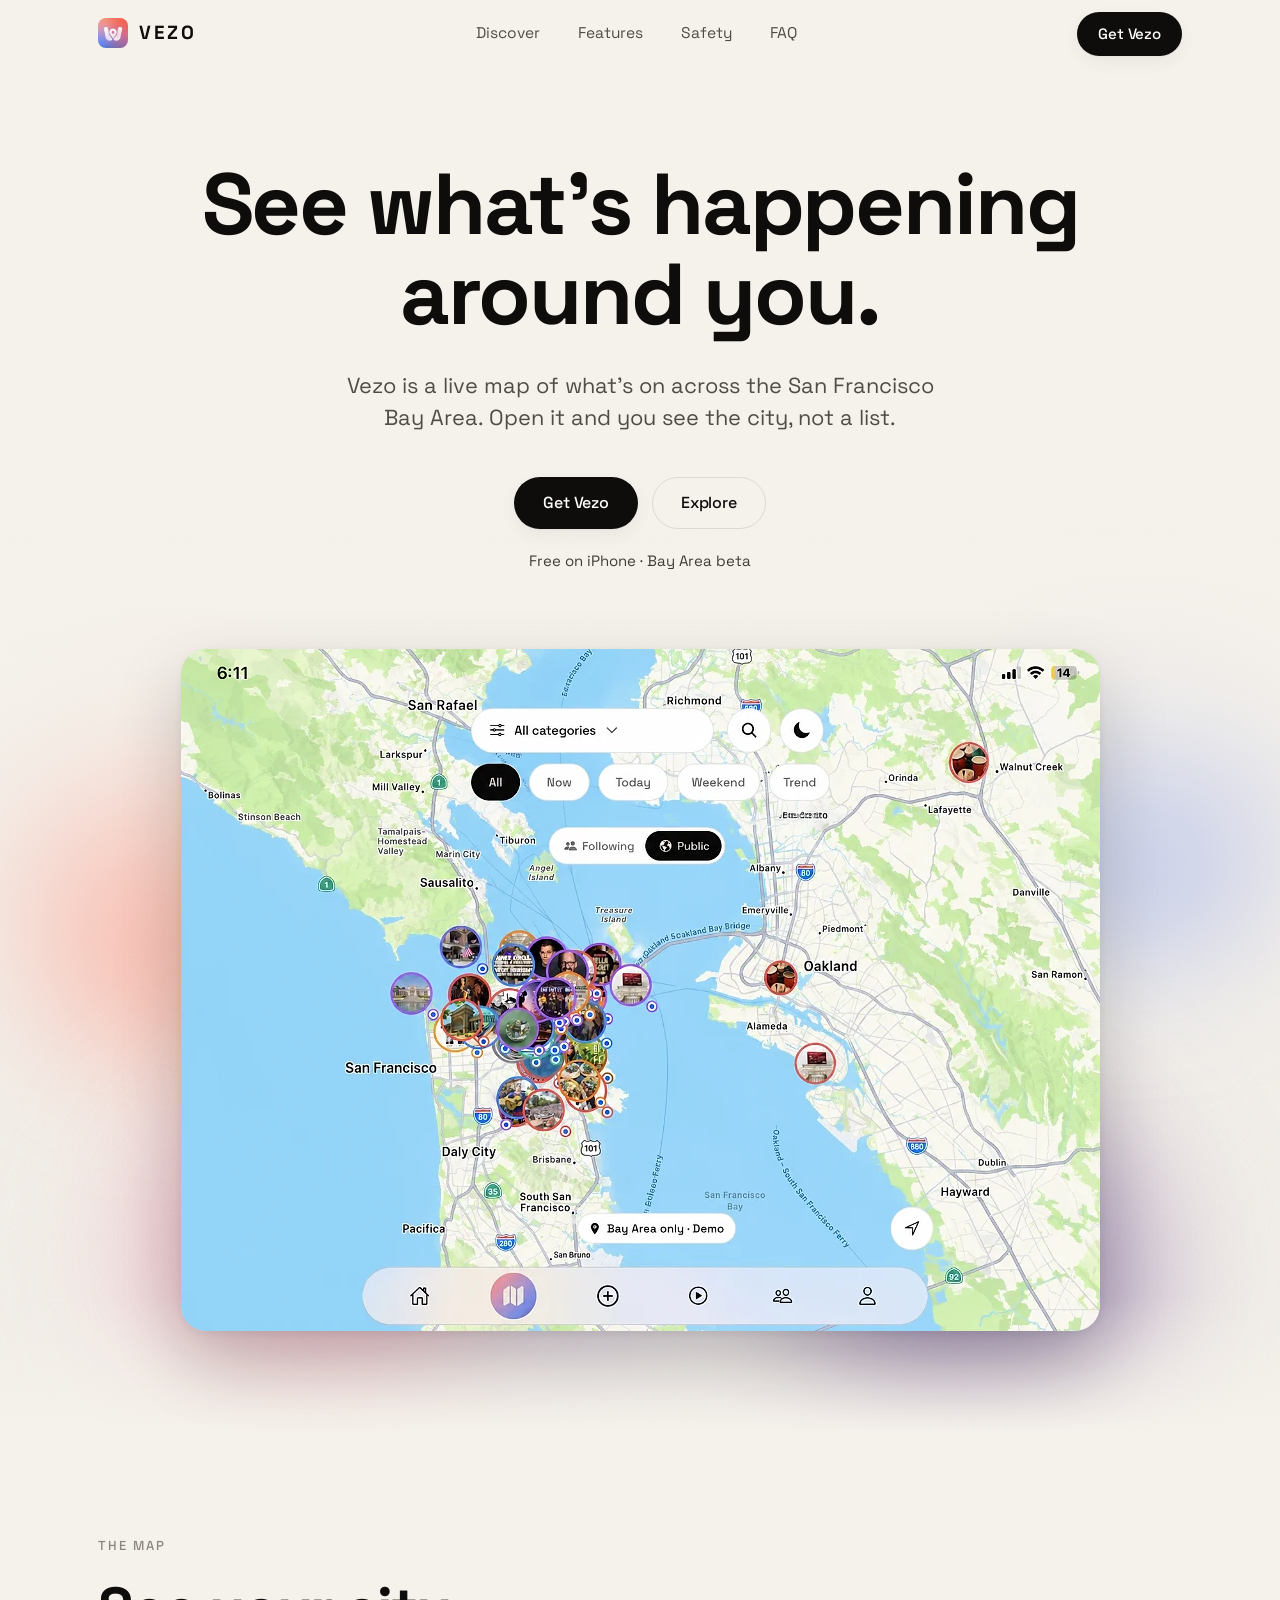
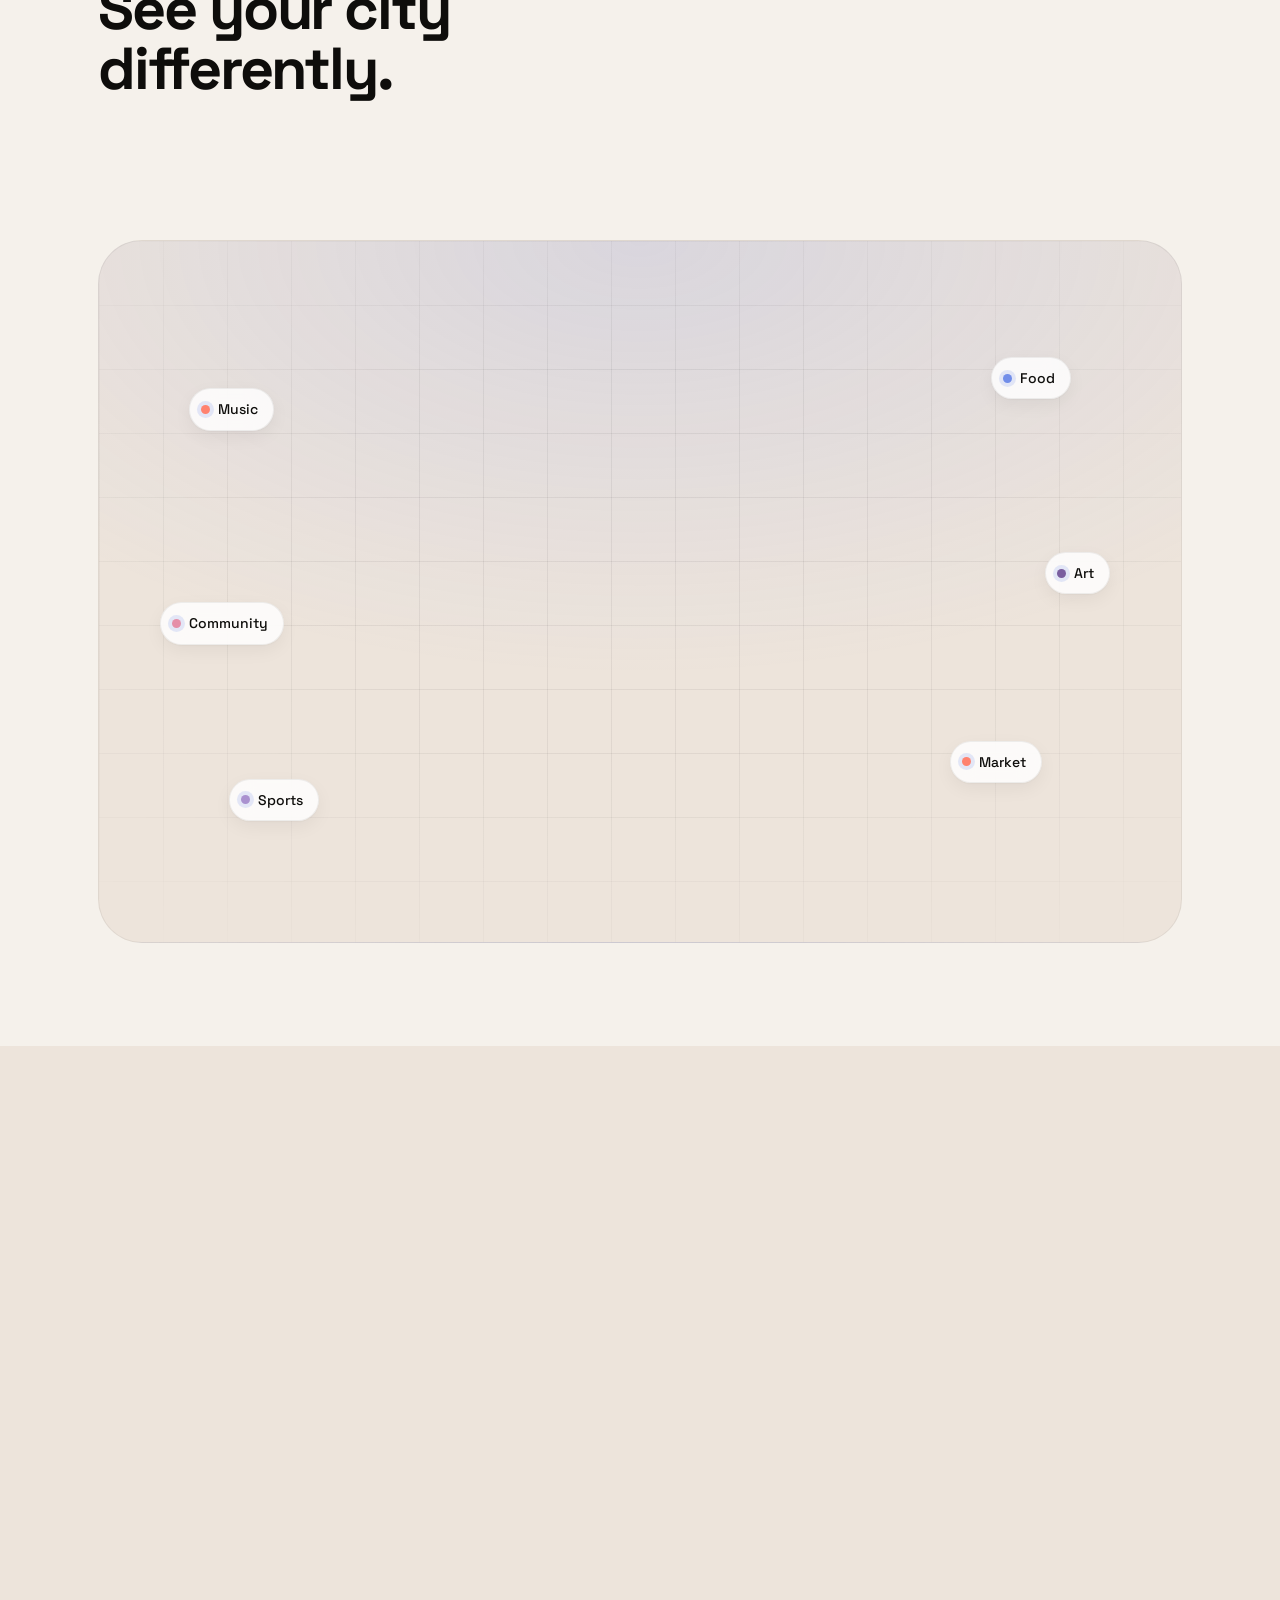
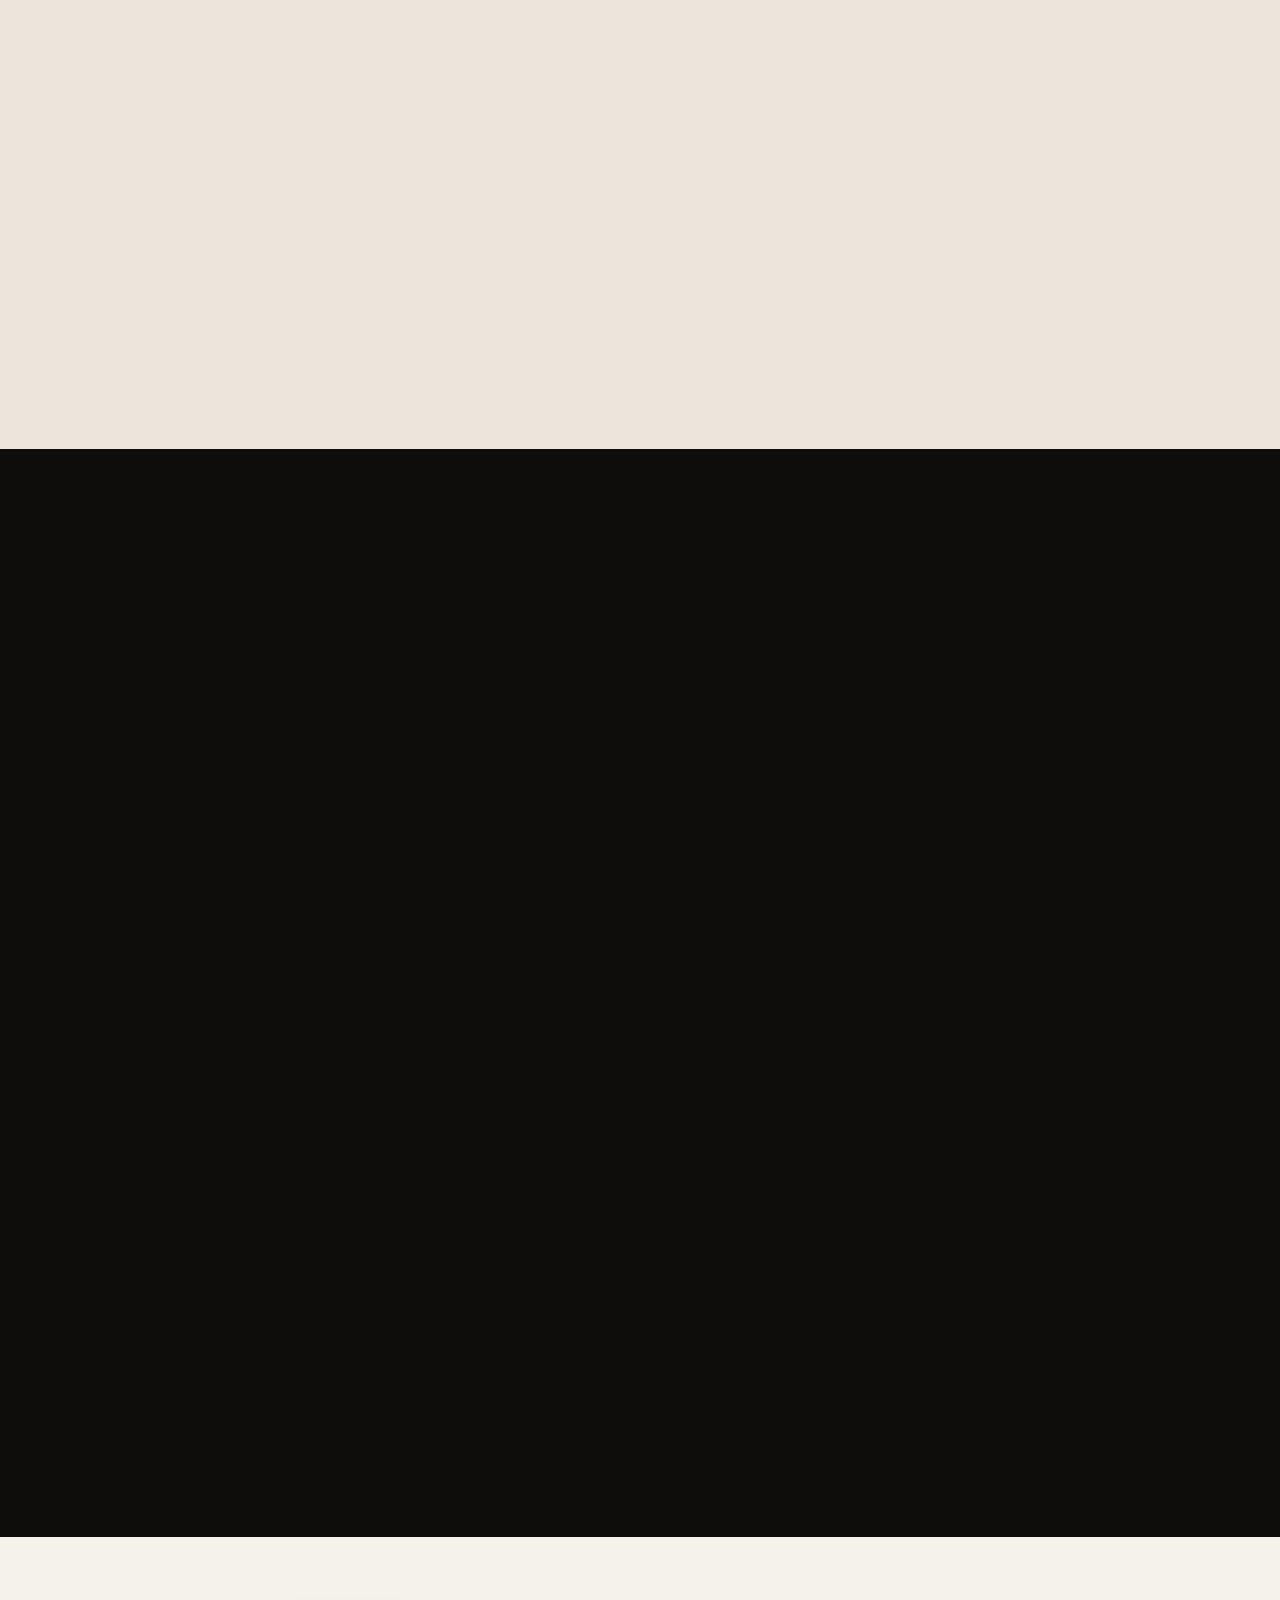
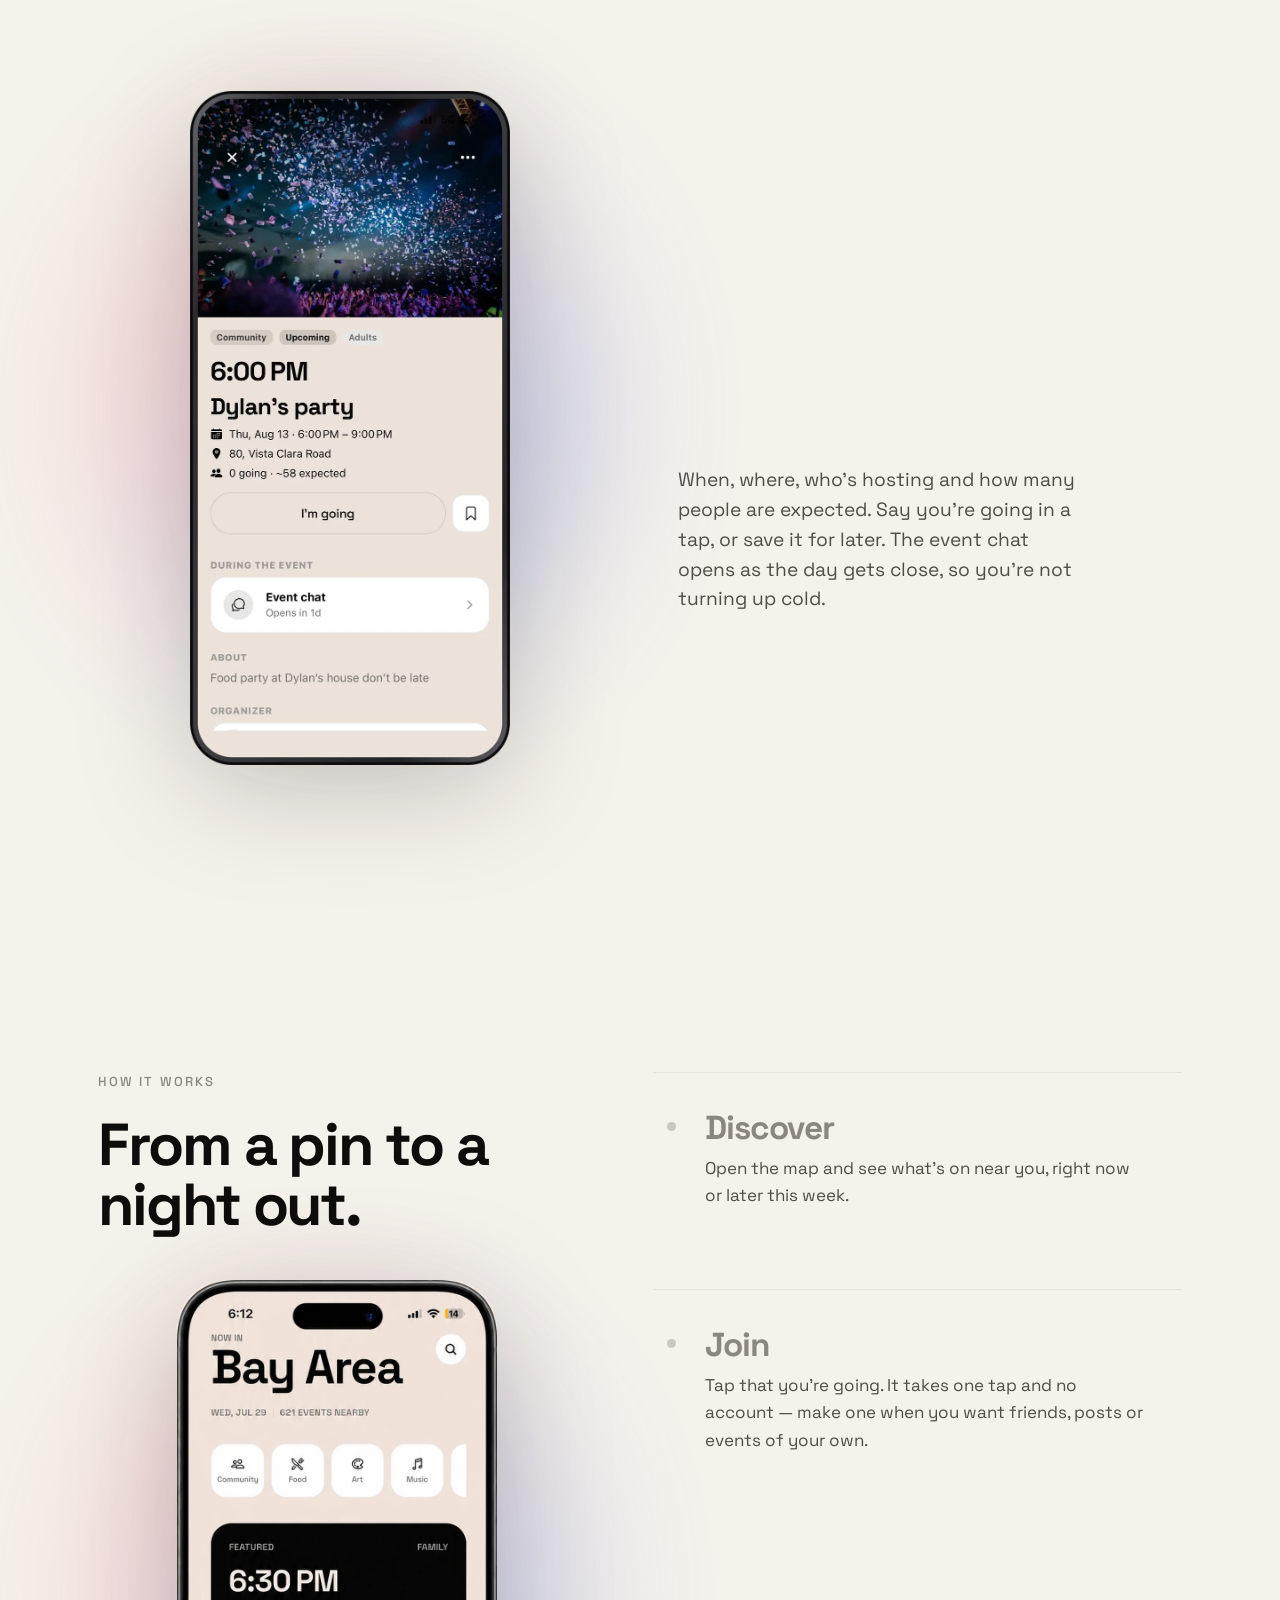
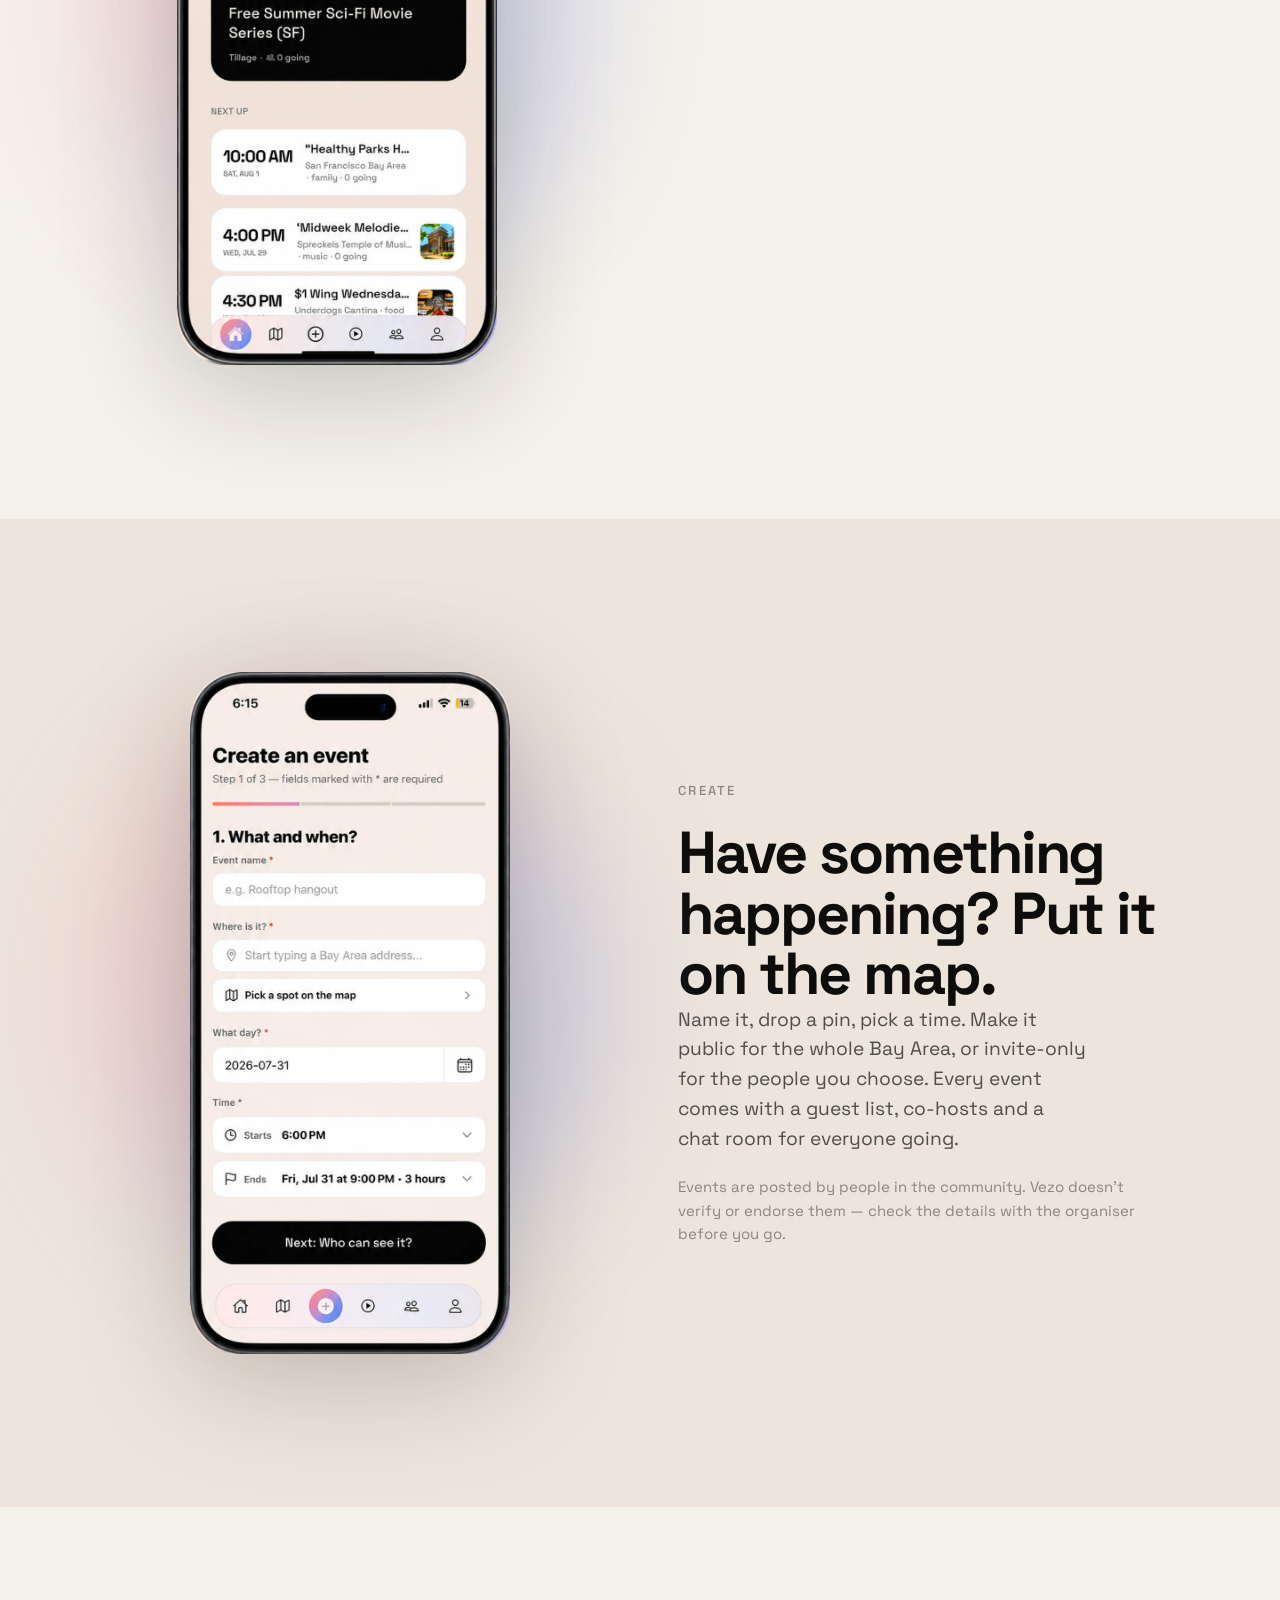
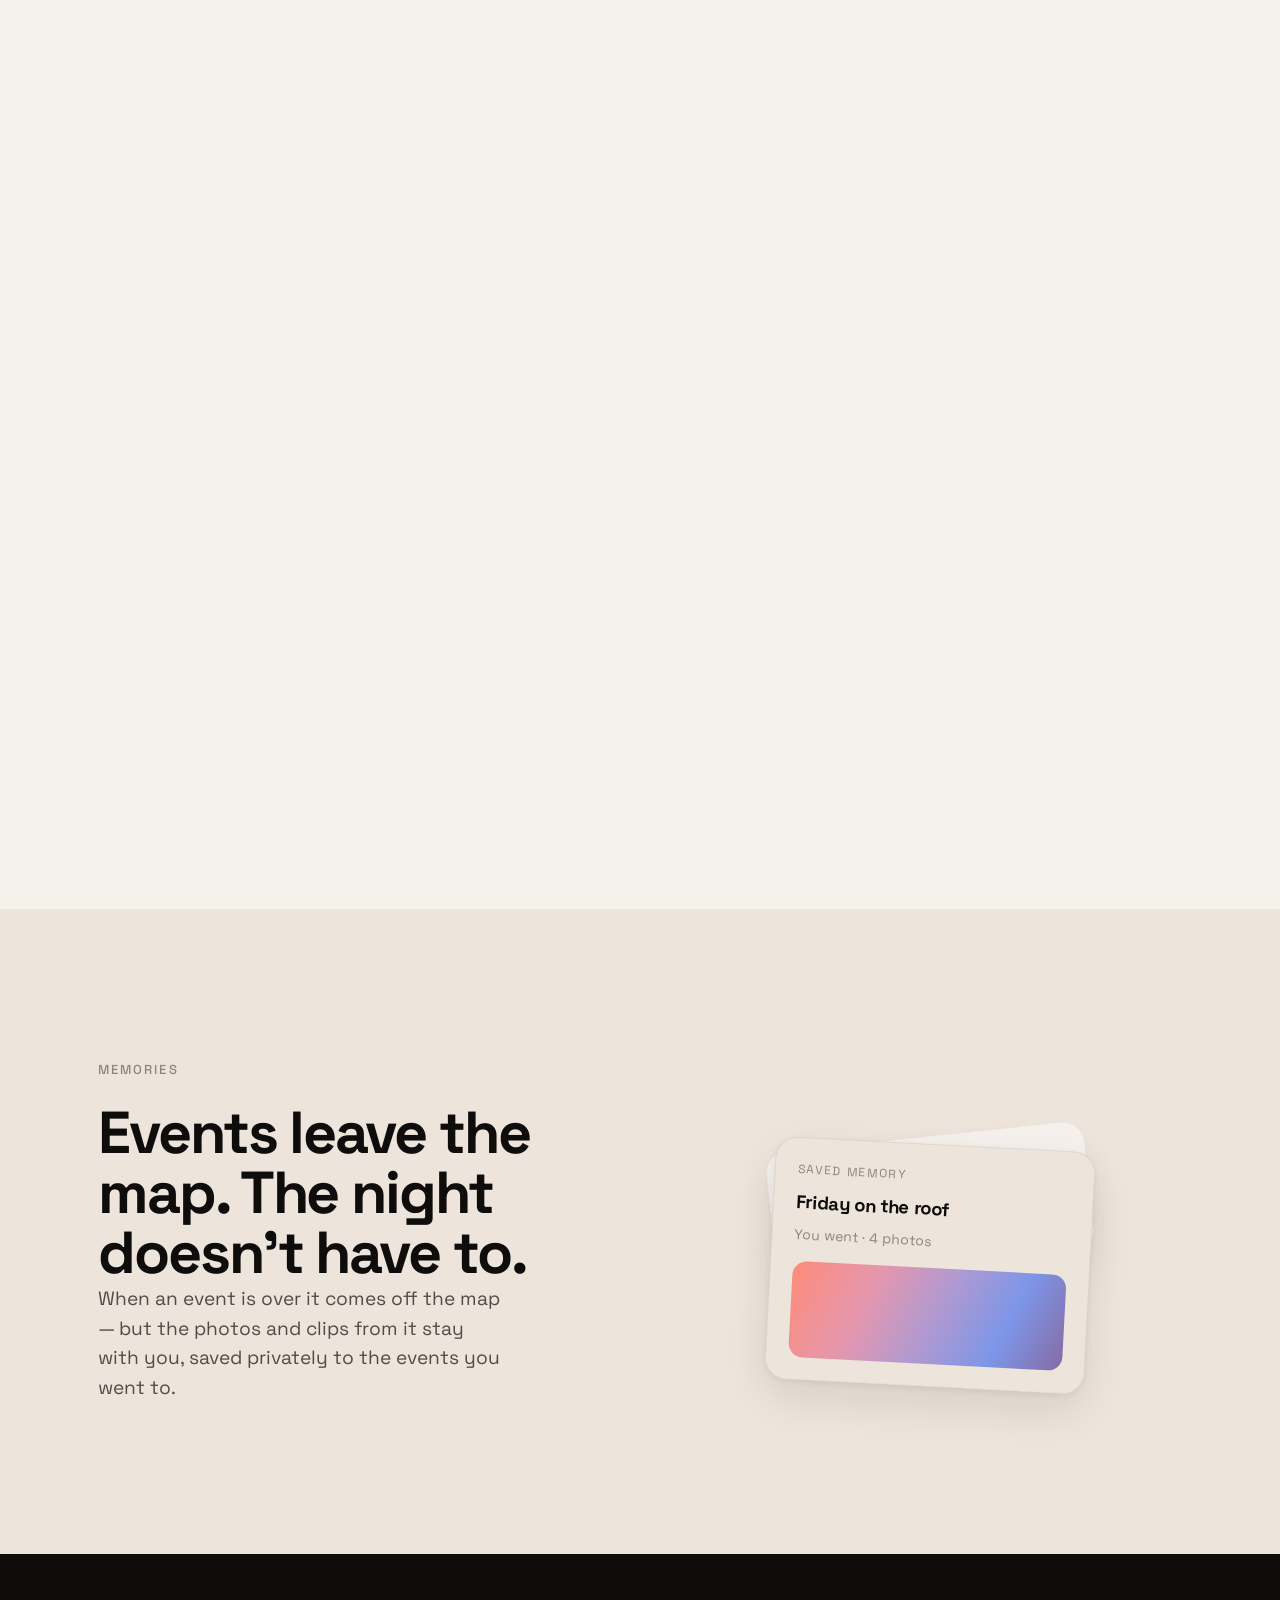
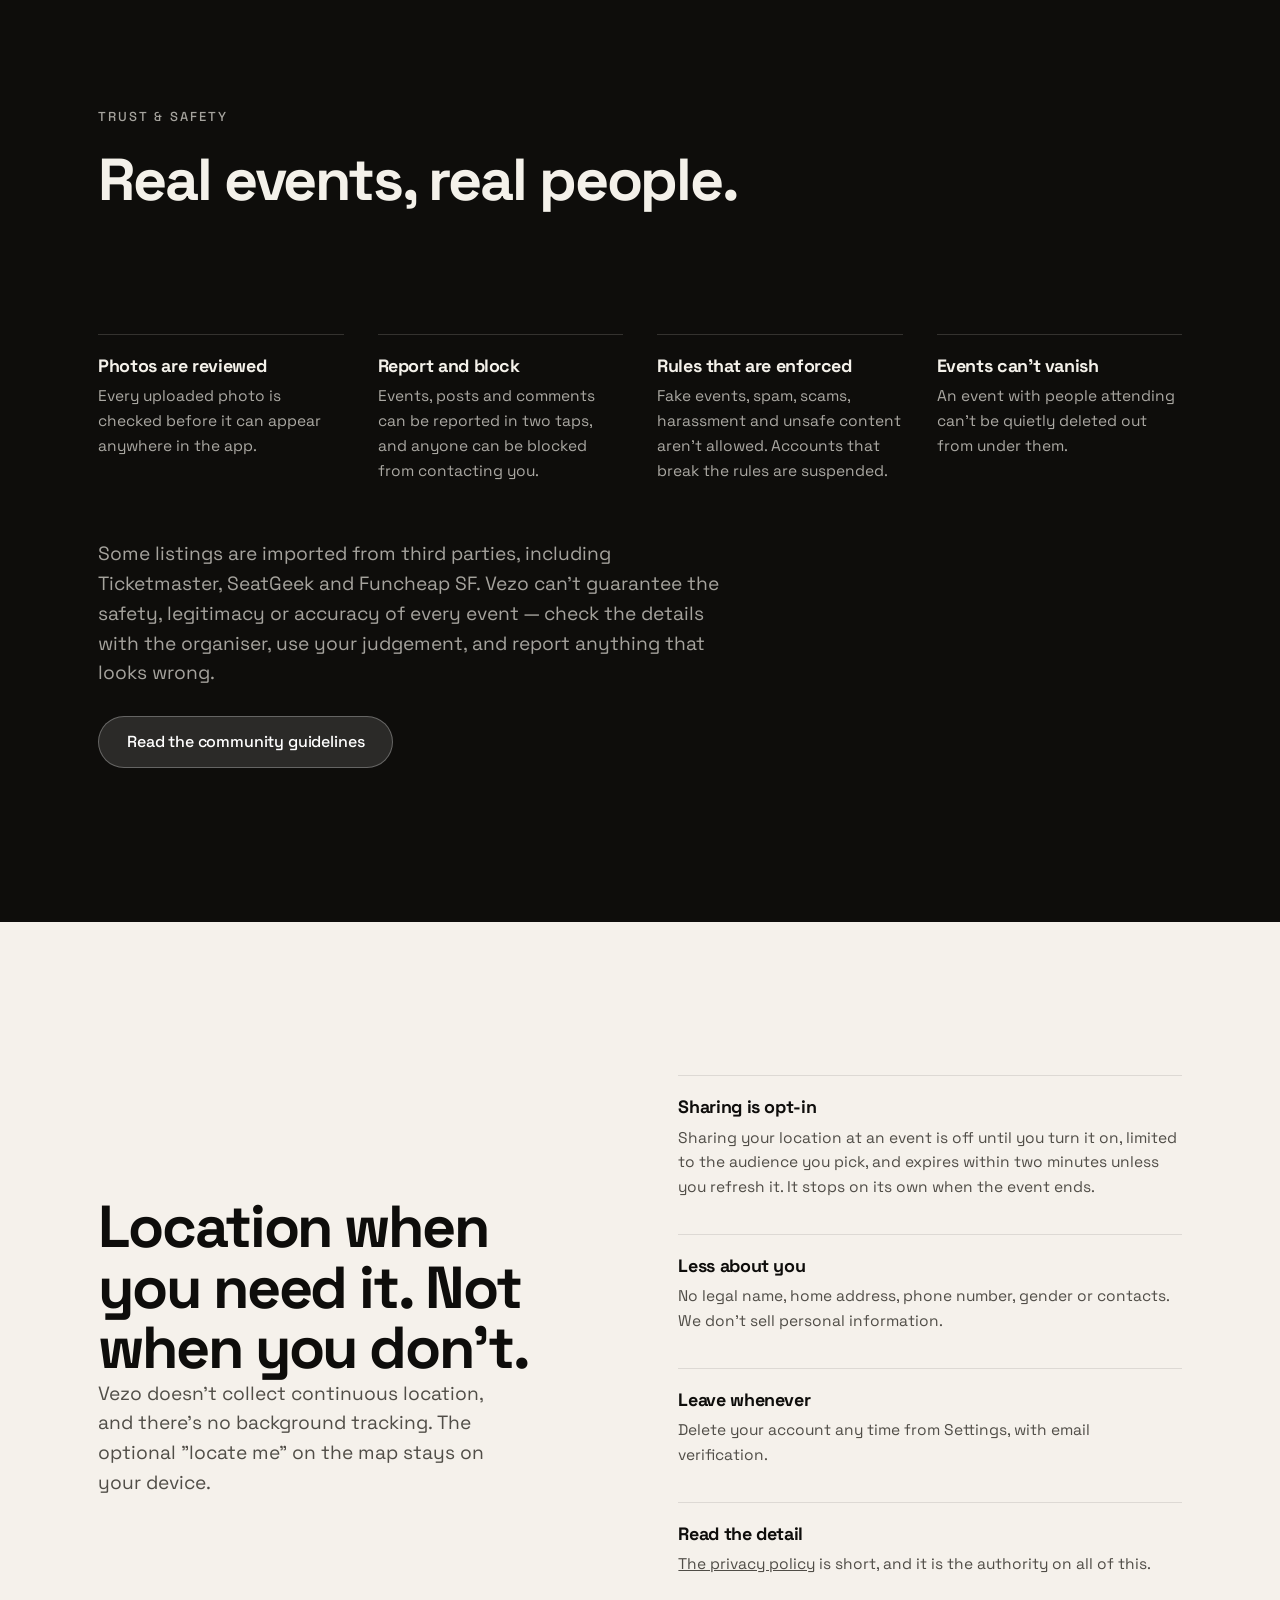
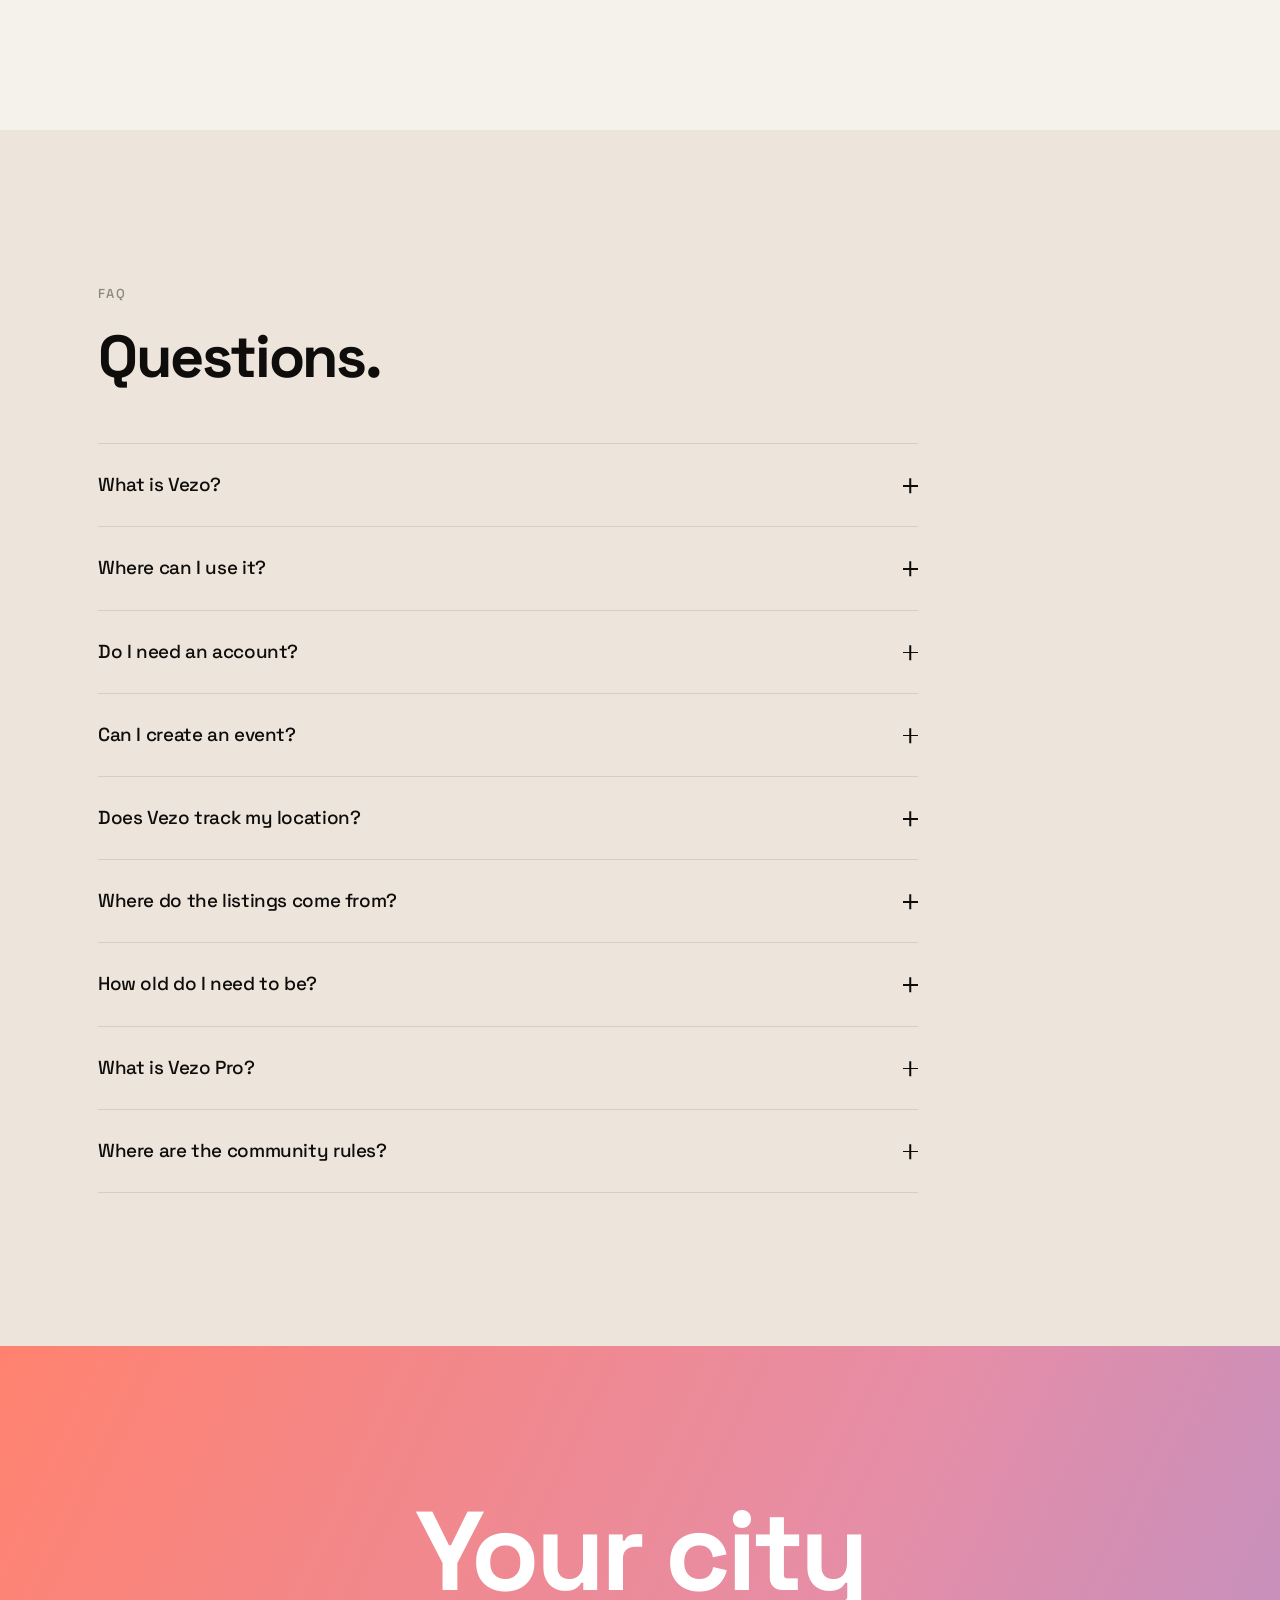
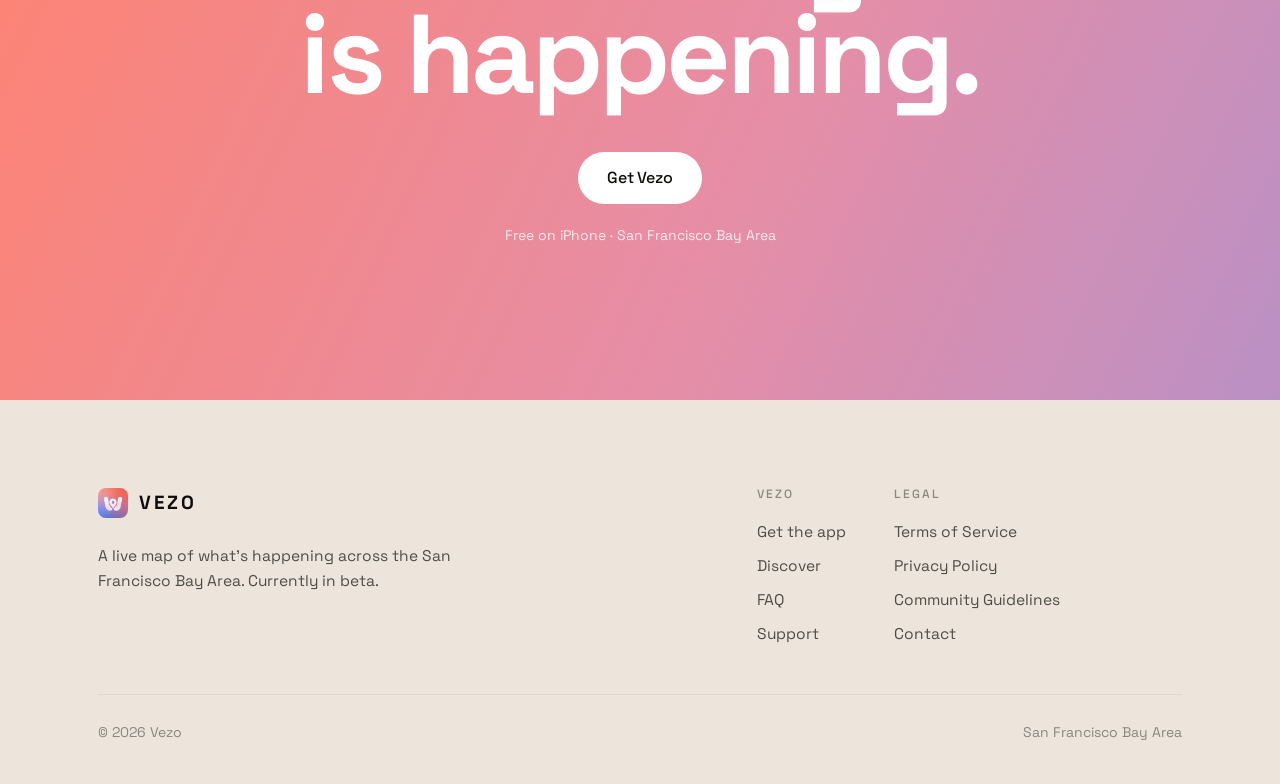
==== commit 05794c59: "Put the wide map in the hero and restore the map section The previous commit swapped the wrong image" ====
--- a/index.html
+++ b/index.html
@@ -28,7 +28,8 @@
 <link rel="apple-touch-icon" href="/assets/img/apple-touch-icon.png" />
 
 <link rel="preload" href="/assets/font/space-grotesk-latin.woff2" as="font" type="font/woff2" crossorigin />
-<link rel="preload" href="/assets/img/phone-map.webp" as="image" type="image/webp" />
+<link rel="preload" href="/assets/img/map-wide.webp" as="image" type="image/webp" media="(min-width: 701px)" />
+<link rel="preload" href="/assets/img/map-narrow.webp" as="image" type="image/webp" media="(max-width: 700px)" />
 <link rel="stylesheet" href="/assets/css/site.css" />
 
 <script>
@@ -263,14 +264,23 @@
     <p class="hero__note" data-reveal style="--d: 0.22s">Free on iPhone · Bay Area beta</p>
 
     <div class="hero__stage">
-      <img
-        class="hero__phone"
-        data-parallax
-        src="/assets/img/phone-map.webp"
-        width="720" height="1506"
-        fetchpriority="high"
-        decoding="async"
-        alt="The Vezo map of the San Francisco Bay Area, covered in circular event pins around San Francisco and Oakland, with filters for Now, Today and Weekend." />
+      <!-- Art-directed rather than just scaled: the full Bay is unreadable at
+           phone widths, so narrow screens get a crop that keeps the filter row
+           and the dense SF/Oakland cluster. -->
+      <picture>
+        <source
+          media="(max-width: 700px)"
+          srcset="/assets/img/map-narrow.webp"
+          width="570" height="682" />
+        <img
+          class="hero__map"
+          data-parallax
+          src="/assets/img/map-wide.webp"
+          width="919" height="682"
+          fetchpriority="high"
+          decoding="async"
+          alt="The Vezo map across the whole San Francisco Bay Area — event pins clustered thickly over San Francisco and Oakland, thinning out towards Walnut Creek and Hayward, with filters for Now, Today, Weekend and Trending." />
+      </picture>
     </div>
   </div>
 </section>
@@ -288,22 +298,22 @@
     </header>
 
     <div class="mapscene" data-reveal>
+      <div class="mapscene__grid" aria-hidden="true"></div>
+
       <div class="mapscene__inner">
-        <!-- Art-directed rather than just scaled: the full-width map is
-             unreadable at phone widths, so narrow screens get a crop that
-             keeps the filters and the dense SF/Oakland cluster. -->
-        <picture>
-          <source
-            media="(max-width: 700px)"
-            srcset="/assets/img/map-narrow.webp"
-            width="570" height="682" />
-          <img
-            class="mapscene__panel"
-            src="/assets/img/map-wide.webp"
-            width="919" height="682"
-            loading="lazy" decoding="async"
-            alt="Vezo's map across the whole Bay Area — event pins clustered thickly over San Francisco and Oakland, thinning out towards Walnut Creek and Hayward, with filters for Now, Today, Weekend and Trending." />
-        </picture>
+        <span class="pin pin--a" data-pin style="--d: 0.10s" aria-hidden="true"><i class="pin__dot"></i>Music</span>
+        <span class="pin pin--b" data-pin style="--d: 0.22s" aria-hidden="true"><i class="pin__dot"></i>Food</span>
+        <span class="pin pin--c" data-pin style="--d: 0.34s" aria-hidden="true"><i class="pin__dot"></i>Community</span>
+        <span class="pin pin--d" data-pin style="--d: 0.46s" aria-hidden="true"><i class="pin__dot"></i>Art</span>
+        <span class="pin pin--e" data-pin style="--d: 0.58s" aria-hidden="true"><i class="pin__dot"></i>Sports</span>
+        <span class="pin pin--f" data-pin style="--d: 0.70s" aria-hidden="true"><i class="pin__dot"></i>Market</span>
+
+        <img
+          class="phone phone--lg"
+          src="/assets/img/phone-map.webp"
+          width="720" height="1506"
+          loading="lazy" decoding="async"
+          alt="Vezo's map view filtered to public events, showing dozens of event pins clustered across San Francisco and the East Bay." />
       </div>
     </div>
   </div>
--- a/assets/css/site.css
+++ b/assets/css/site.css
@@ -373,7 +373,7 @@
   border-radius: 50%;
   filter: blur(58px);
   mix-blend-mode: multiply;
-  opacity: 0.66;
+  opacity: 0.74;
   will-change: transform;
 }
 
@@ -387,35 +387,35 @@
 
 .aurora__orb--1 {
   width: 34vw; height: 34vw; min-width: 300px; min-height: 300px;
-  top: 40%; left: 12%;
+  top: 44%; left: -2%;
   background: radial-gradient(circle at 50% 50%, var(--g1) 0%, var(--g1) 30%, transparent 72%);
   animation: drift1 42s var(--ease) infinite alternate;
 }
 
 .aurora__orb--2 {
   width: 30vw; height: 30vw; min-width: 270px; min-height: 270px;
-  top: 36%; right: 10%;
+  top: 40%; right: -4%;
   background: radial-gradient(circle at 50% 50%, var(--g4) 0%, var(--g4) 28%, transparent 72%);
   animation: drift2 48s var(--ease) infinite alternate;
 }
 
 .aurora__orb--3 {
   width: 38vw; height: 38vw; min-width: 330px; min-height: 330px;
-  top: 54%; left: 30%;
+  top: 62%; left: 26%;
   background: radial-gradient(circle at 50% 50%, var(--g3) 0%, var(--g3) 26%, transparent 70%);
   animation: drift3 38s var(--ease) infinite alternate;
 }
 
 .aurora__orb--4 {
   width: 34vw; height: 34vw; min-width: 300px; min-height: 300px;
-  bottom: 2%; left: 20%;
+  bottom: -2%; left: 8%;
   background: radial-gradient(circle at 50% 50%, var(--g2) 0%, var(--g2) 30%, transparent 72%);
   animation: drift4 52s var(--ease) infinite alternate;
 }
 
 .aurora__orb--5 {
   width: 38vw; height: 38vw; min-width: 320px; min-height: 320px;
-  bottom: -4%; right: 18%;
+  bottom: -6%; right: 6%;
   background: radial-gradient(circle at 50% 50%, var(--g5) 0%, var(--g5) 26%, transparent 72%);
   animation: drift5 45s var(--ease) infinite alternate;
 }
@@ -484,15 +484,22 @@
   margin-top: clamp(44px, 6vw, 76px);
   display: flex;
   justify-content: center;
-  /* The device is deliberately allowed to run past the fold; the section that
-     follows is what cuts it off, which is why .hero has no bottom padding. */
-  height: clamp(400px, 52vw, 640px);
-  overflow: hidden;
-}
-
-.hero__phone {
-  width: clamp(240px, 32vw, 340px);
-  filter: drop-shadow(0 30px 70px rgba(14, 13, 11, 0.22));
+  /* The map is shown whole rather than bleeding off the fold: its bottom edge
+     is the app's tab bar, and slicing through that reads as a mistake in a way
+     a cropped phone body never did. */
+  padding-bottom: clamp(56px, 8vw, 104px);
+}
+
+/* No device frame — at this width a bezel would shrink the thing the hero is
+   about, and the map already reads as a screen. Capped at the source's own
+   919px so it is never upscaled. */
+.hero__map {
+  width: 100%;
+  max-width: 919px;
+  border-radius: clamp(16px, 2vw, 28px);
+  box-shadow:
+    0 2px 8px rgba(14, 13, 11, 0.06),
+    0 30px 70px rgba(14, 13, 11, 0.20);
   will-change: transform;
 }
 
@@ -529,48 +536,85 @@
 }
 
 /* --- Section 2: the map scene --------------------------------------------- */
-/* No border, no panel background. The bordered box made sense when a phone
-   floated inside an empty "map canvas"; with a real map filling the slot it
-   became a frame around a frame. What is left is a soft pool of brand light
-   under the map so it lifts off the page. */
 .mapscene {
   position: relative;
-  isolation: isolate;
-  padding-block: clamp(8px, 1.5vw, 20px);
-}
-
-.mapscene::before {
-  content: '';
+  border-radius: var(--r-xl);
+  background:
+    radial-gradient(120% 100% at 50% 0%, rgba(113, 141, 233, 0.16), transparent 62%),
+    var(--bg-warm);
+  border: 1px solid var(--line-soft);
+  padding: clamp(36px, 6vw, 72px) clamp(20px, 4vw, 56px) 0;
+  overflow: hidden;
+}
+
+.mapscene__grid {
   position: absolute;
-  inset: 12% 4% 4%;
-  background: var(--gradient);
-  filter: blur(70px);
-  opacity: 0.26;
-  border-radius: 50%;
-  z-index: -1;
+  inset: 0;
+  background-image:
+    linear-gradient(var(--line-soft) 1px, transparent 1px),
+    linear-gradient(90deg, var(--line-soft) 1px, transparent 1px);
+  background-size: 64px 64px;
+  mask-image: radial-gradient(80% 70% at 50% 45%, #000 40%, transparent 100%);
+  -webkit-mask-image: radial-gradient(80% 70% at 50% 45%, #000 40%, transparent 100%);
+  pointer-events: none;
 }
 
 .mapscene__inner {
   position: relative;
   display: flex;
   justify-content: center;
-  align-items: center;
-}
-
-/* The map itself, no device frame — at this width a phone bezel would shrink
-   the thing the section is about. Capped at the source's own 919px so it is
-   never upscaled: this capture is not high-resolution, and stretching it
-   would read as soft next to the crisp device renders elsewhere. */
-.mapscene__panel {
+  min-height: clamp(360px, 46vw, 560px);
+}
+
+.mapscene .phone {
+  align-self: flex-end;
+  /* Runs off the bottom edge of the scene on purpose — the device reads as
+     rising out of the map rather than pasted onto it. */
+  margin-bottom: calc(-1 * clamp(60px, 9vw, 130px));
   position: relative;
   z-index: 2;
-  width: 100%;
-  max-width: 919px;
-  border-radius: clamp(16px, 2vw, 26px);
-  box-shadow:
-    0 2px 8px rgba(14, 13, 11, 0.06),
-    0 24px 60px rgba(14, 13, 11, 0.16);
-}
+}
+
+.pin {
+  position: absolute;
+  display: inline-flex;
+  align-items: center;
+  gap: 8px;
+  padding: 9px 15px 9px 11px;
+  background: rgba(255, 255, 255, 0.82);
+  backdrop-filter: blur(12px);
+  -webkit-backdrop-filter: blur(12px);
+  border: 1px solid var(--line-soft);
+  border-radius: 999px;
+  font-size: 14px;
+  font-weight: 500;
+  white-space: nowrap;
+  box-shadow: var(--shadow-sm);
+  z-index: 3;
+  /* Start state for the scroll reveal; .is-in releases it. */
+  opacity: 0;
+  transform: translateY(10px) scale(0.9);
+  transition: opacity 0.6s var(--ease), transform 0.6s var(--ease);
+  transition-delay: var(--d, 0s);
+}
+
+.pin.is-in { opacity: 1; transform: none; }
+
+.pin__dot {
+  width: 9px;
+  height: 9px;
+  border-radius: 50%;
+  background: var(--c, var(--g4));
+  flex: none;
+  box-shadow: 0 0 0 4px rgba(113, 141, 233, 0.18);
+}
+
+.pin--a { left: 4%; top: 12%; --c: var(--g1); }
+.pin--b { right: 6%; top: 7%; --c: var(--g4); }
+.pin--c { left: 1%; top: 46%; --c: var(--g2); }
+.pin--d { right: 2%; top: 38%; --c: var(--g5); }
+.pin--e { left: 8%; top: 74%; --c: var(--g3); }
+.pin--f { right: 9%; top: 68%; --c: var(--g1); }
 
 /* --- Centred section header ----------------------------------------------- */
 .center-head {
@@ -938,7 +982,8 @@
 
 /* Without JS nothing would ever get `.is-in`, so the page must not depend on
    it for legibility. */
-.no-js [data-reveal] { opacity: 1; transform: none; }
+.no-js [data-reveal],
+.no-js .pin { opacity: 1; transform: none; }
 
 /* --- Responsive ----------------------------------------------------------- */
 @media (max-width: 900px) {
@@ -996,8 +1041,7 @@
 
   .nav-panel .btn { width: 100%; margin-top: 20px; }
 
-  .hero__stage { height: clamp(340px, 84vw, 460px); }
-  .hero__phone { width: min(255px, 62vw); }
+  .hero__stage { padding-bottom: clamp(40px, 9vw, 64px); }
 
   /* Five blurred layers is more compositing than a phone needs for an effect
      this diffuse. Three, blurred less, is visually the same here. */
@@ -1007,6 +1051,17 @@
   .aurora__grain { opacity: 0.22; }
 
   .duo .phone { filter: drop-shadow(0 16px 34px rgba(0, 0, 0, 0.5)); }
+  .mapscene { padding-inline: 16px; border-radius: var(--r-lg); }
+  .mapscene__inner { min-height: 400px; }
+  /* Six floating pins is noise at this width — keep the four that frame the
+     device and drop the pair that would collide with it. */
+  .pin { font-size: 13px; padding: 7px 12px 7px 9px; }
+  .pin--c,
+  .pin--d { display: none; }
+  .pin--a { left: 0; top: 4%; }
+  .pin--b { right: 0; top: 14%; }
+  .pin--e { left: 0; top: 62%; }
+  .pin--f { right: 0; top: 72%; }
   .phone,
   .phone--lg { width: min(250px, 62vw); }
   .loop__step { padding-left: 40px; }
@@ -1037,12 +1092,13 @@
   }
 
   /* Reveals must not strand content invisible once their transition is gone. */
-  [data-reveal] {
+  [data-reveal],
+  .pin {
     opacity: 1 !important;
     transform: none !important;
   }
 
   .memory__card--live { transform: rotate(-3deg) !important; opacity: 1 !important; }
   .memory__card--saved { transform: translateY(30px) rotate(3deg) !important; }
-  .hero__phone { transform: none !important; }
-}
+  .hero__map { transform: none !important; }
+}
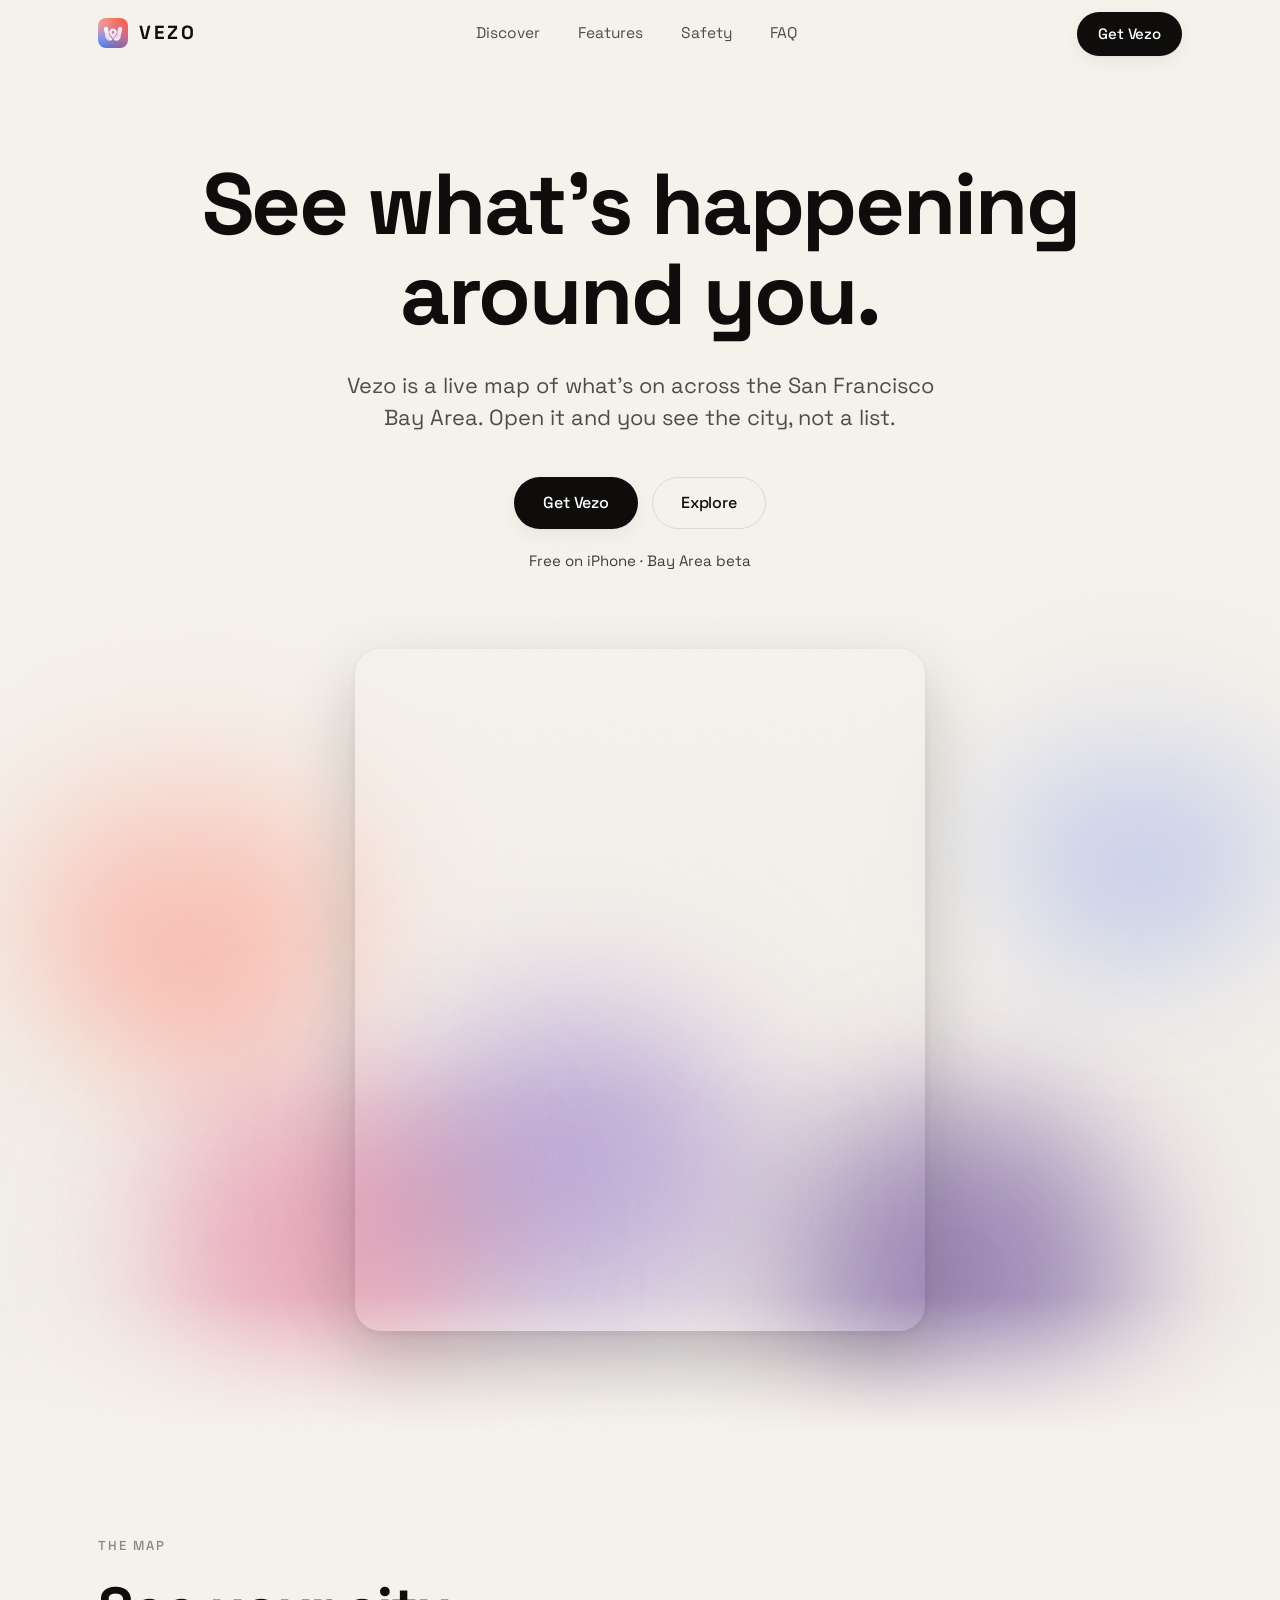
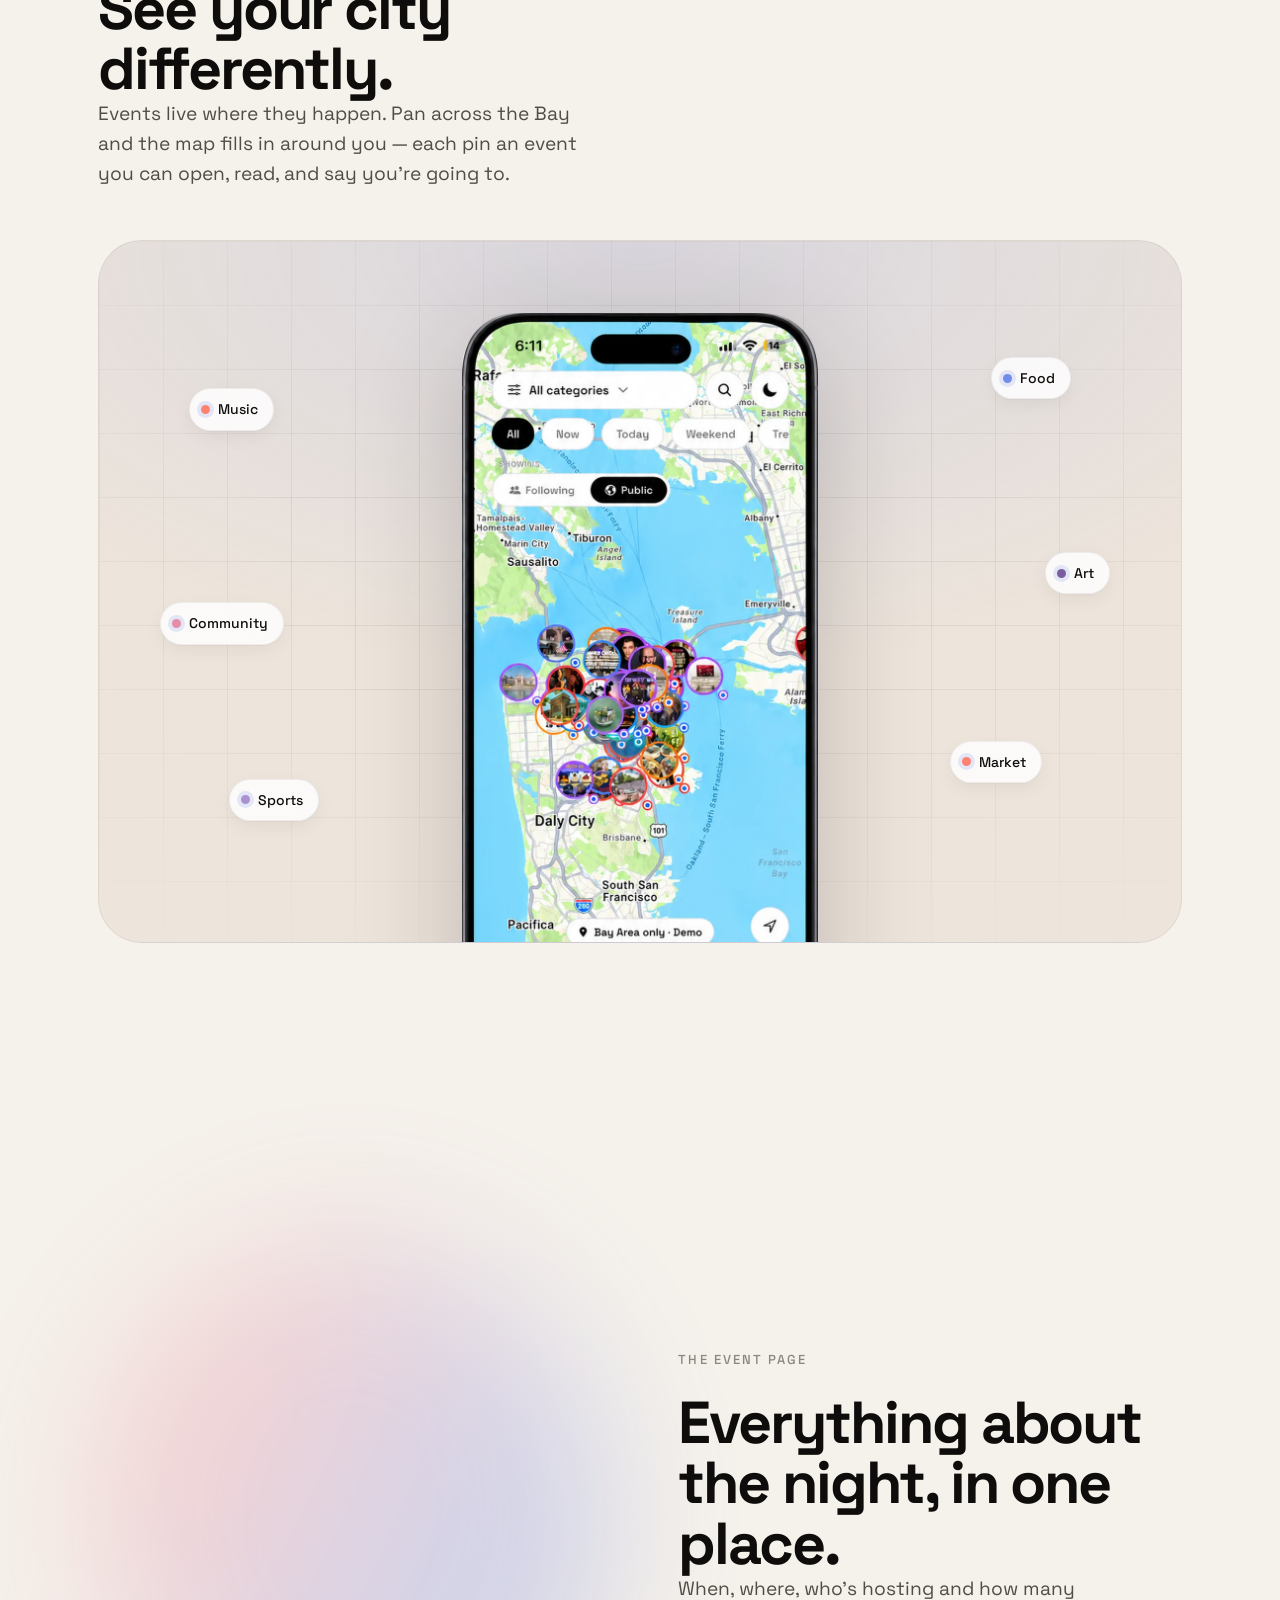
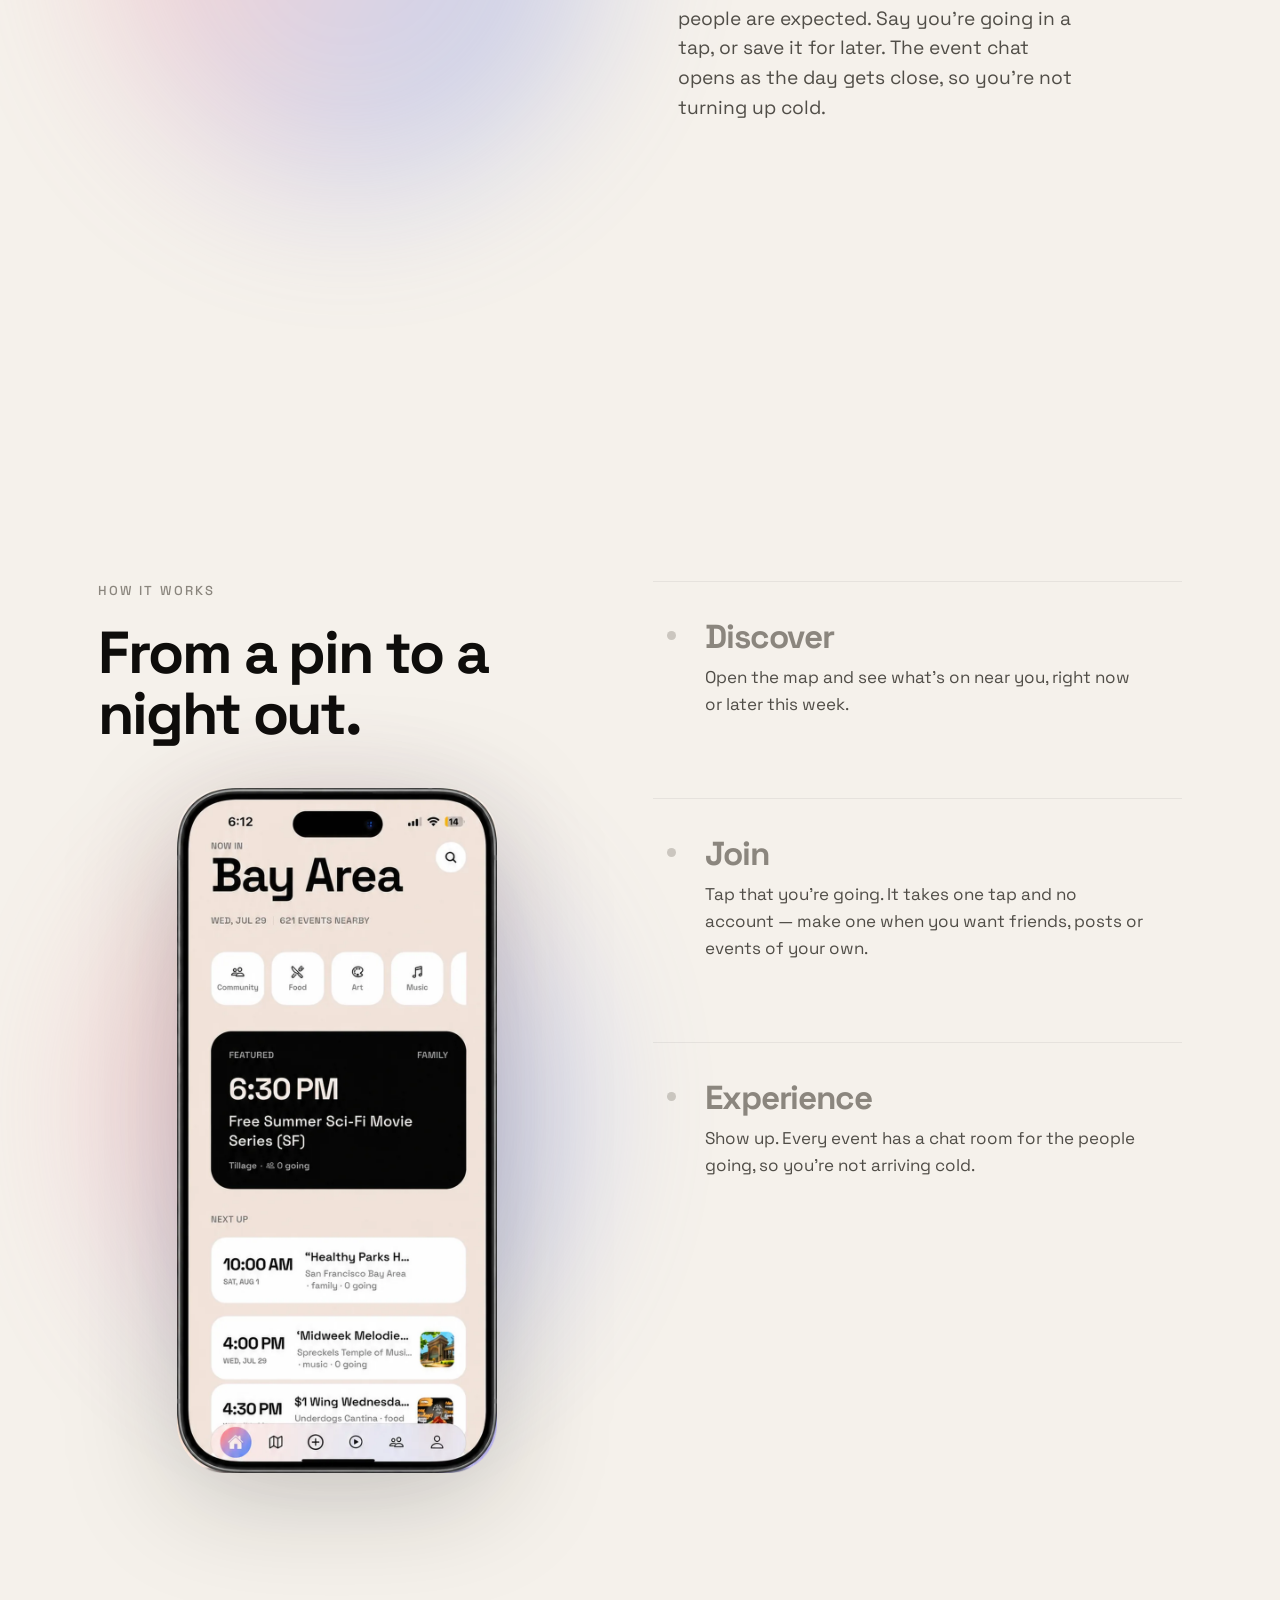
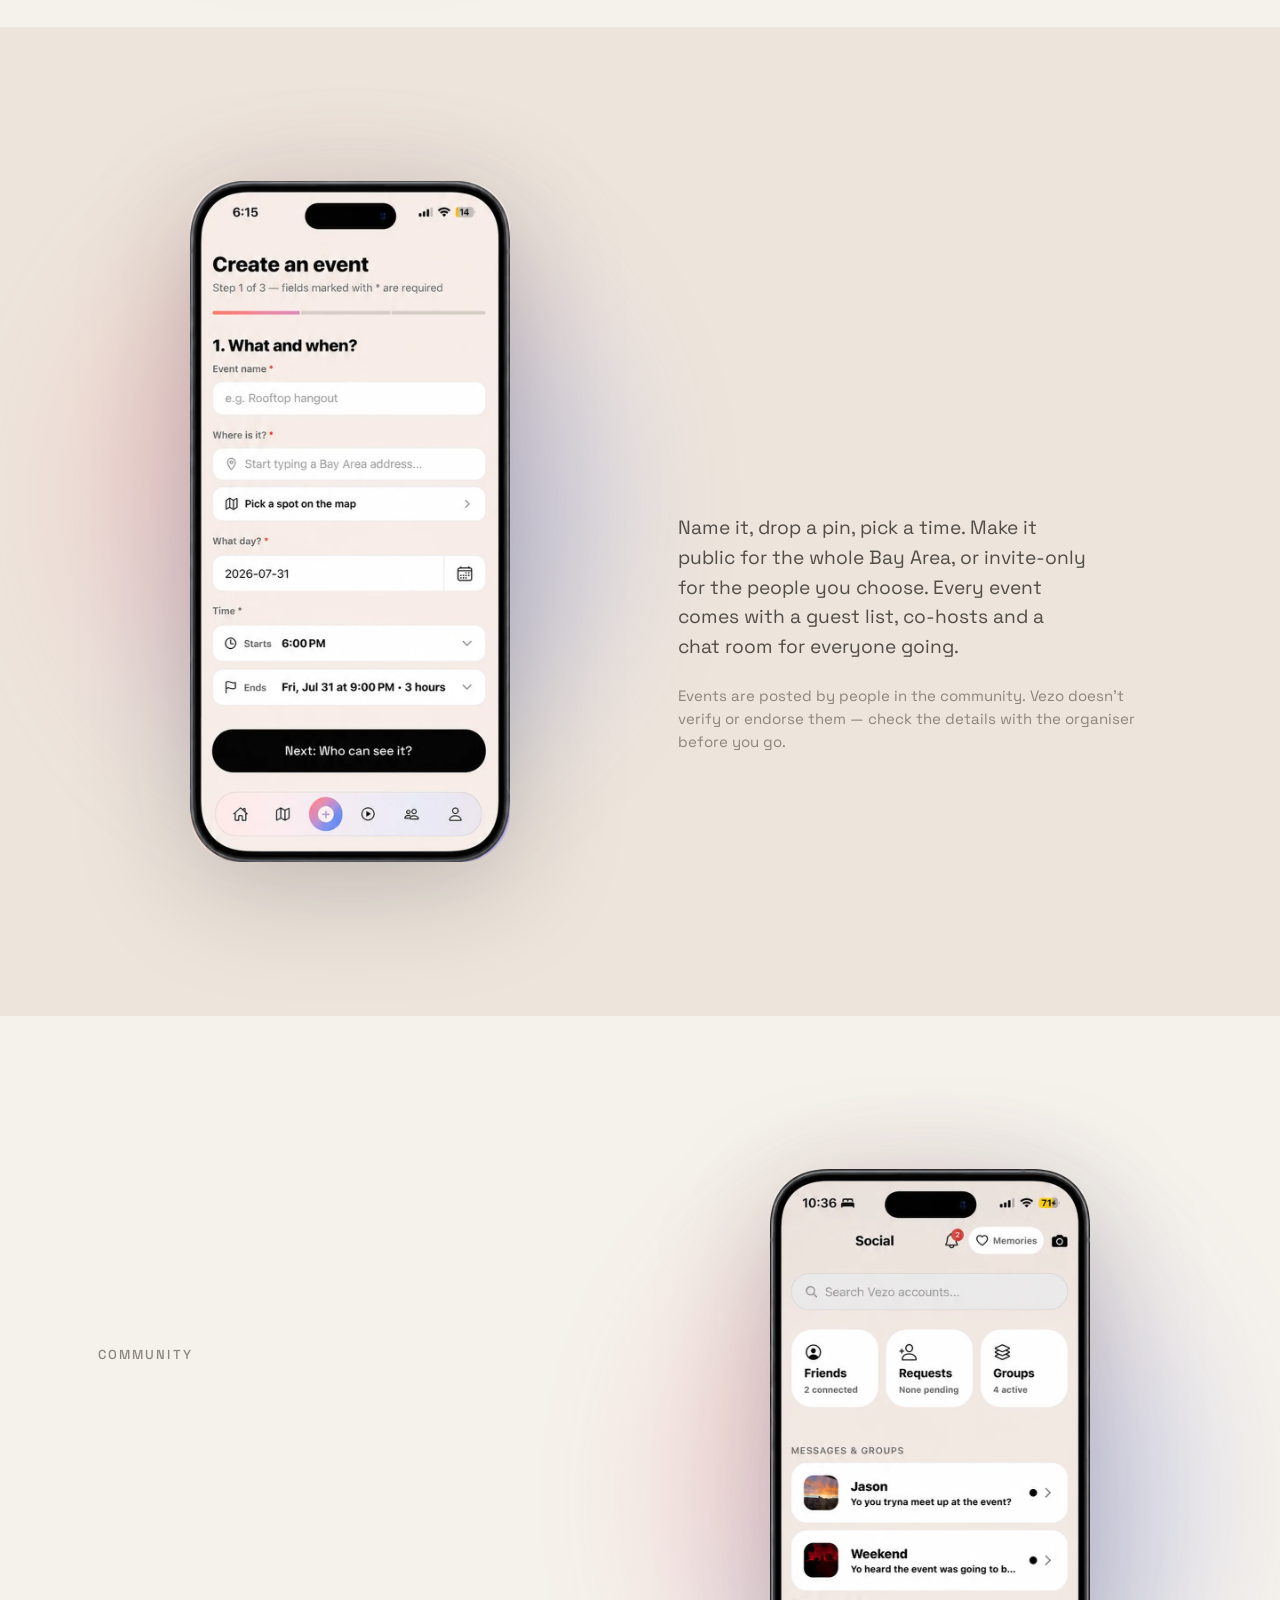
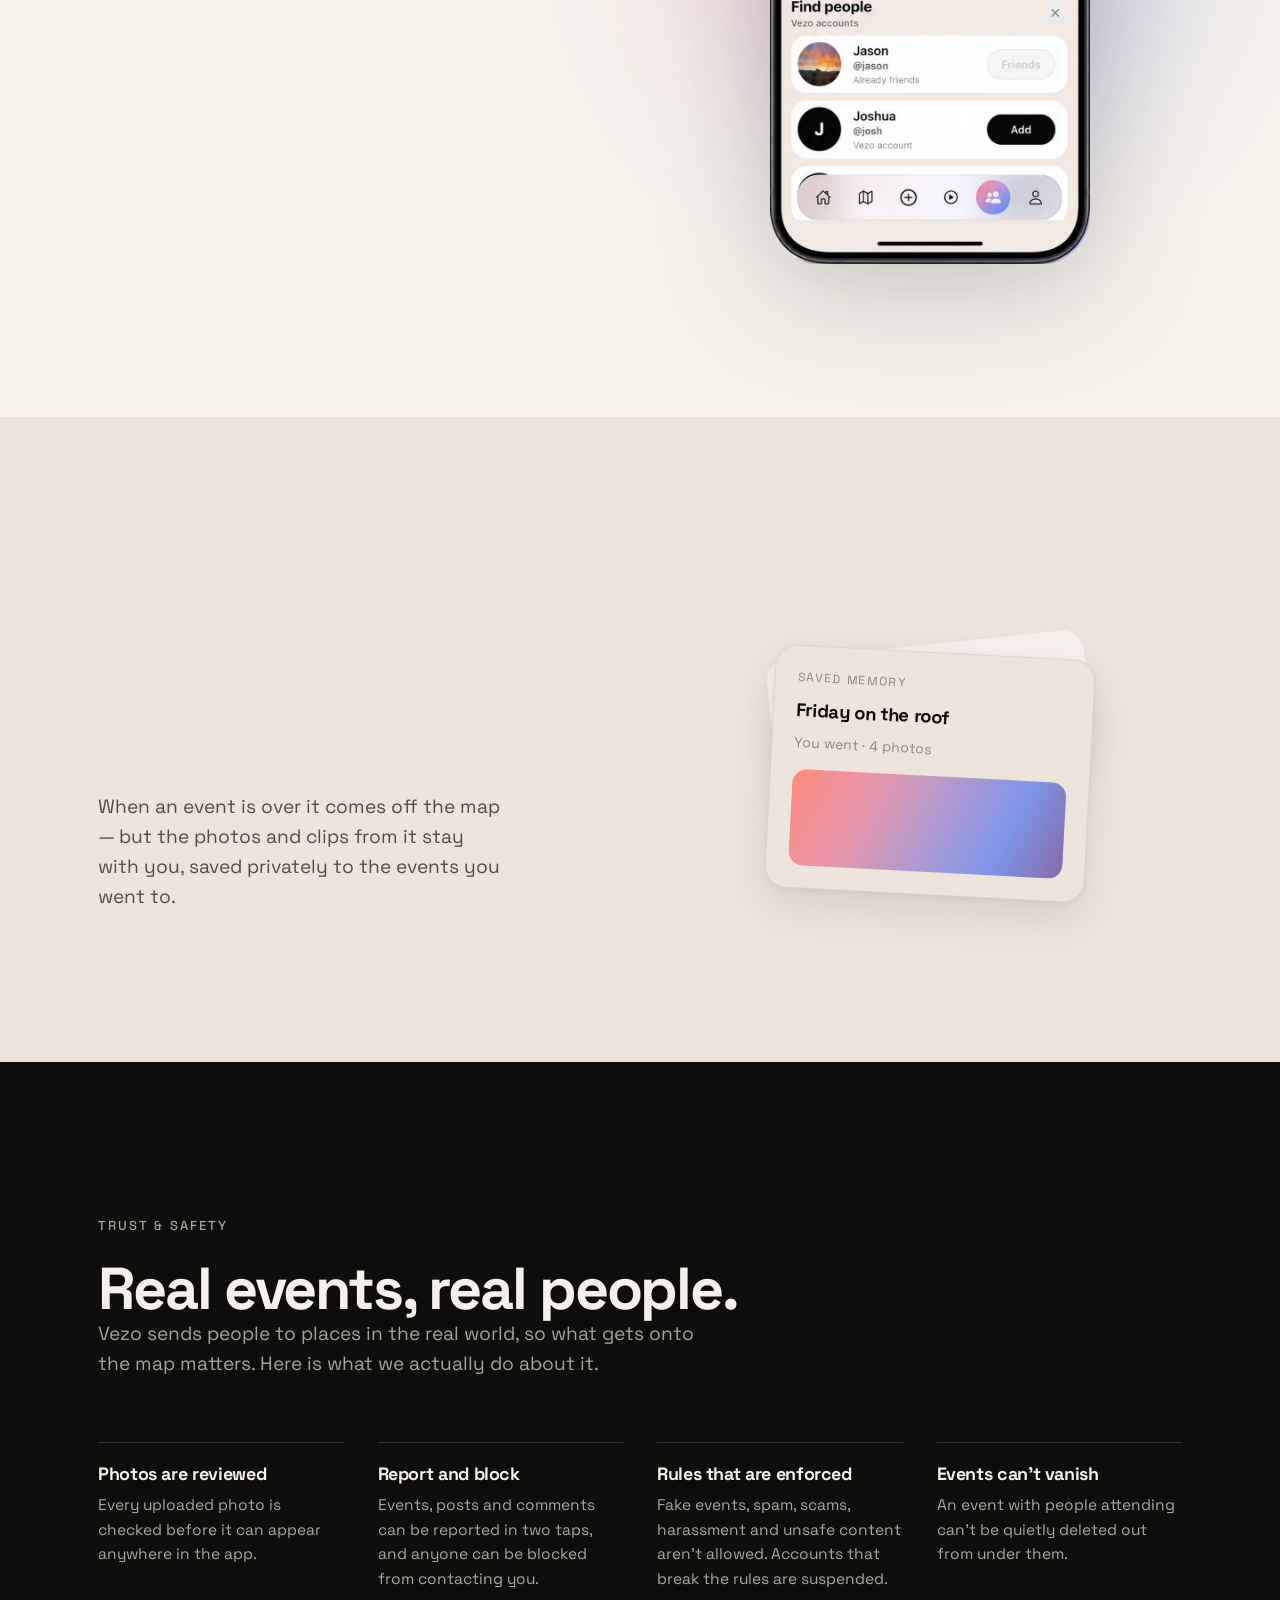
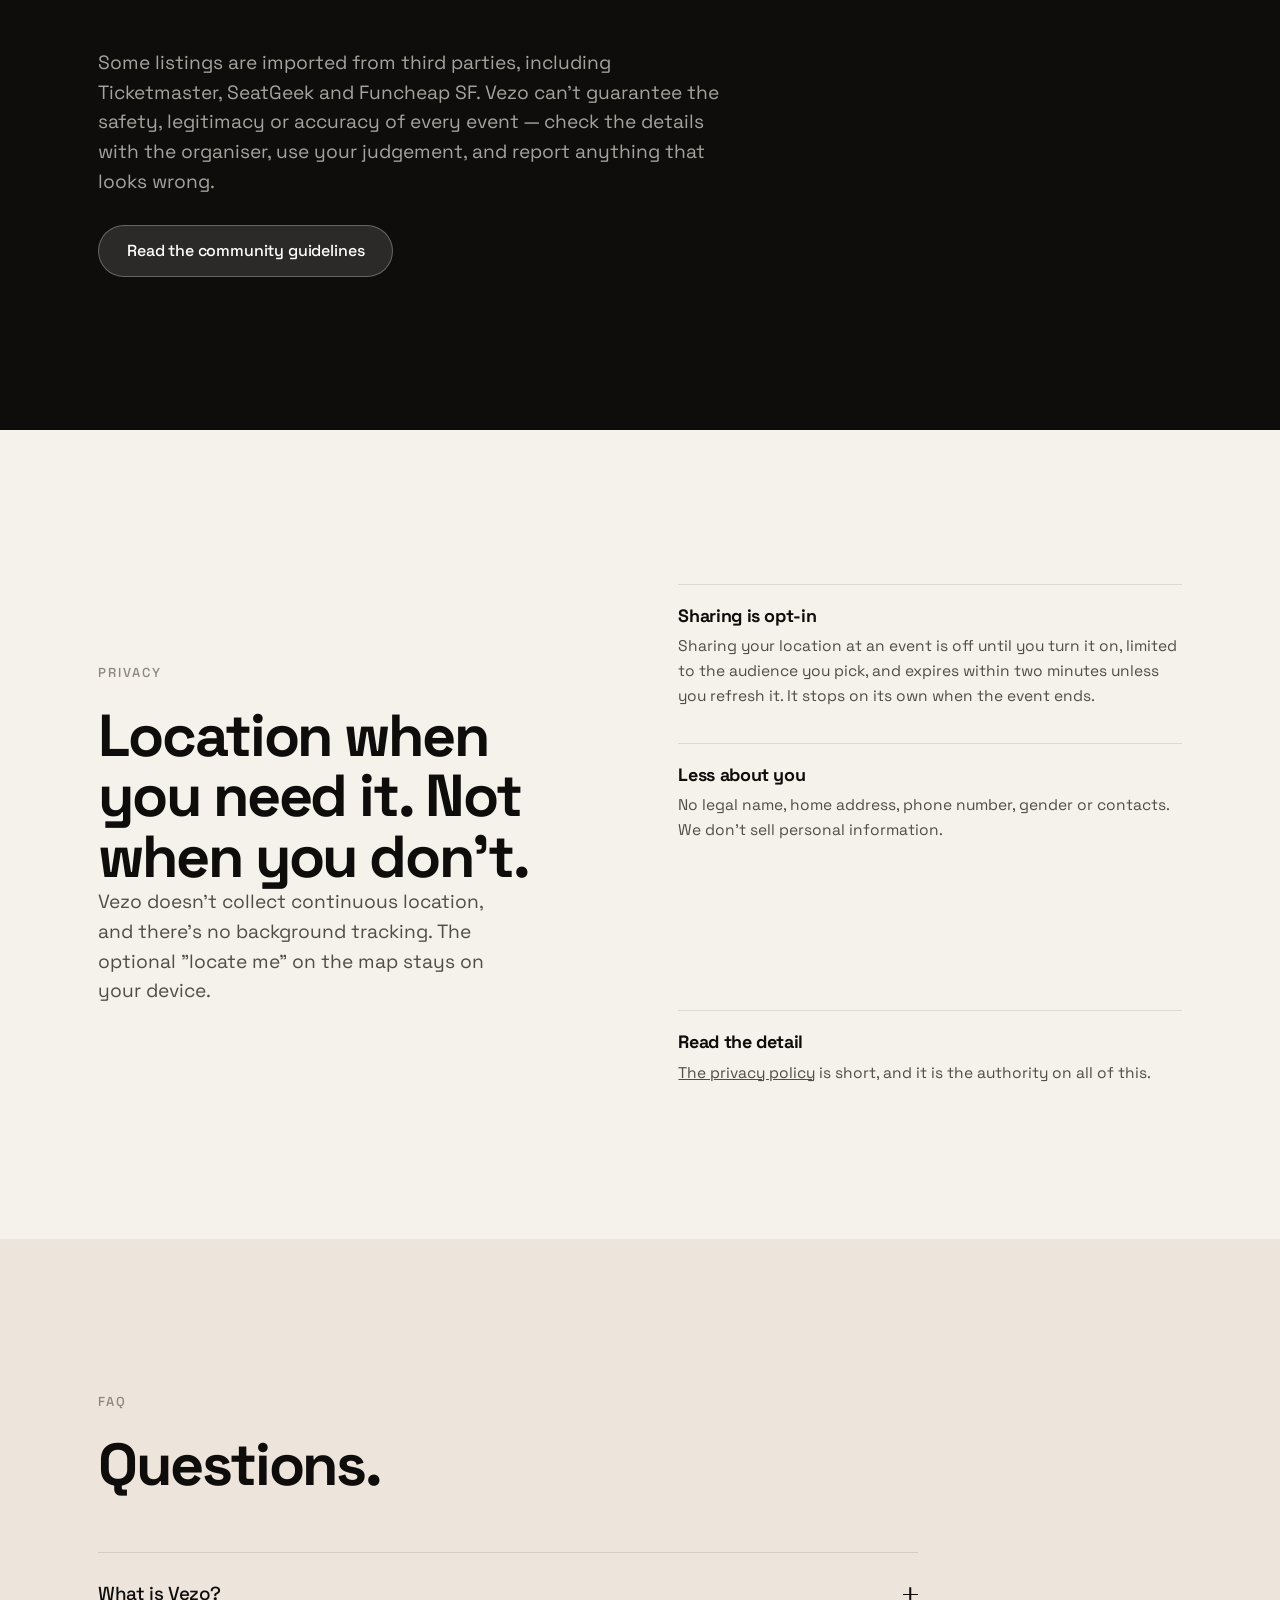
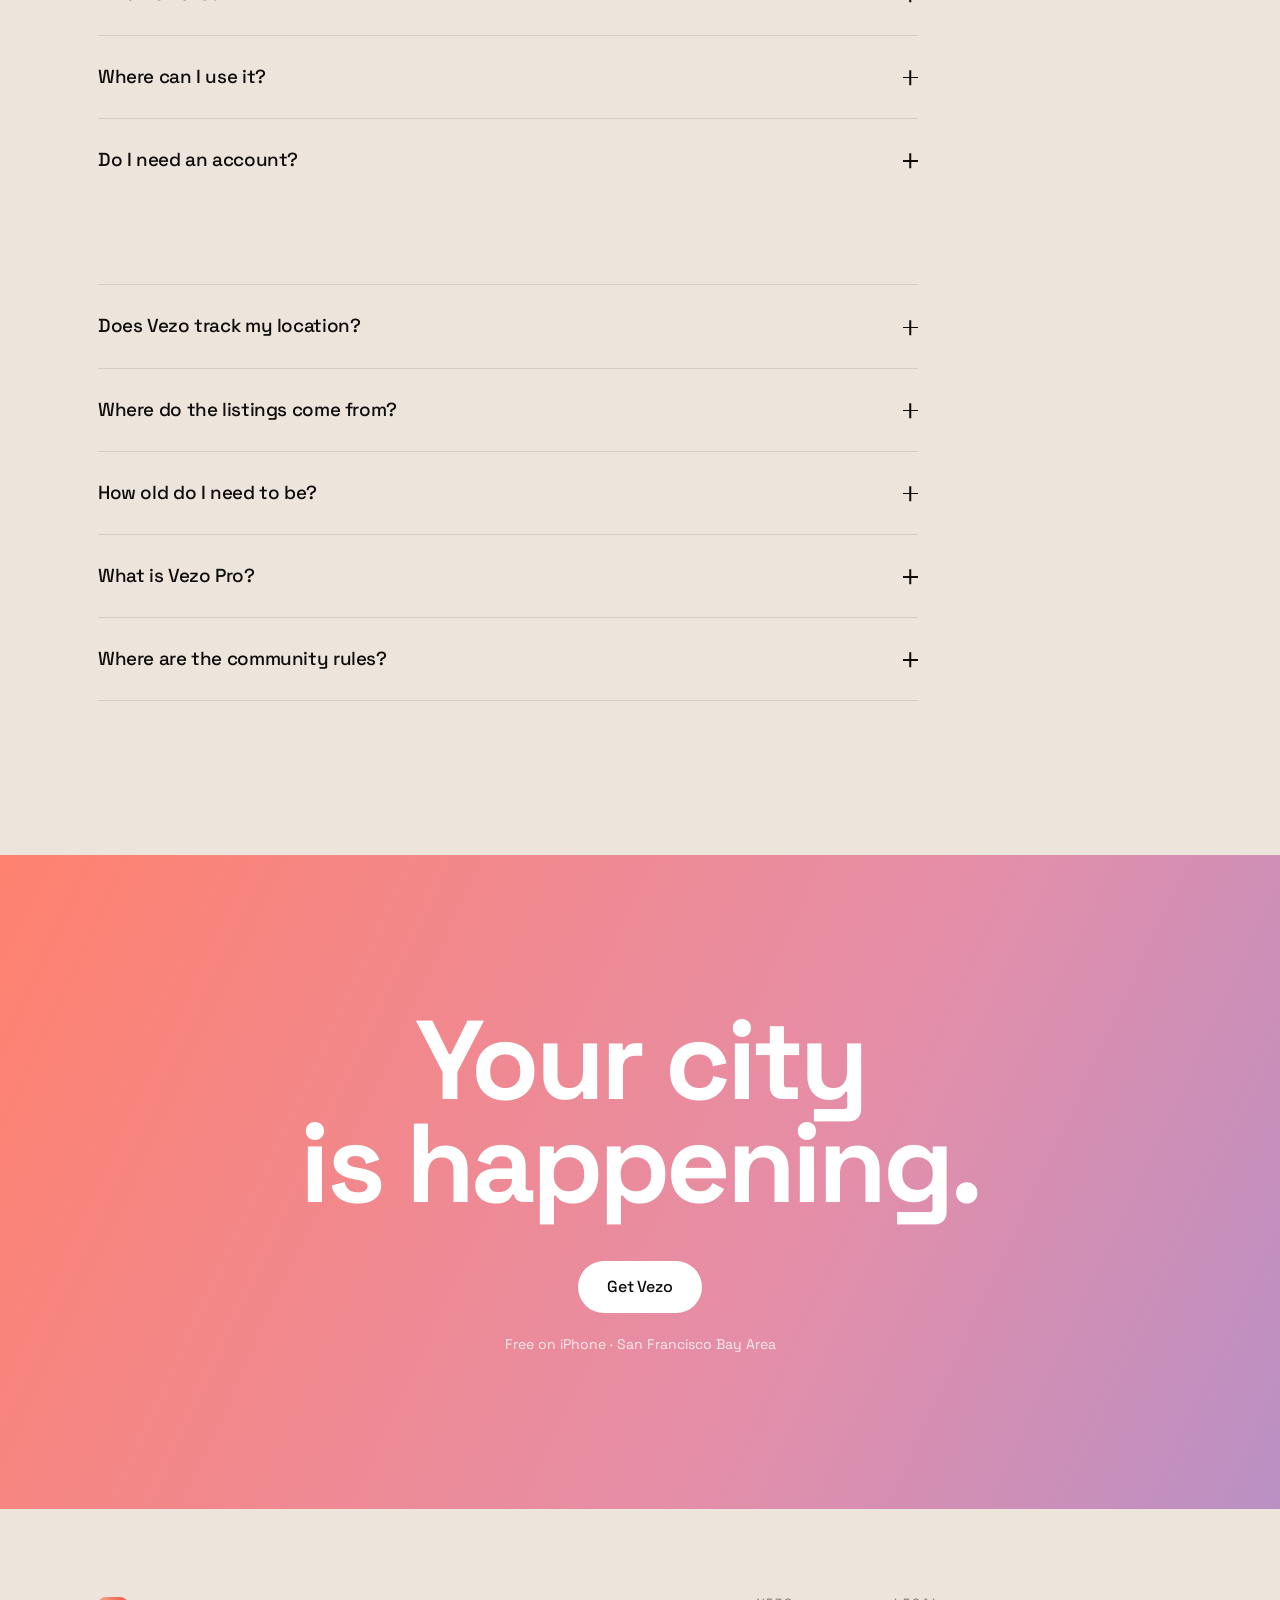
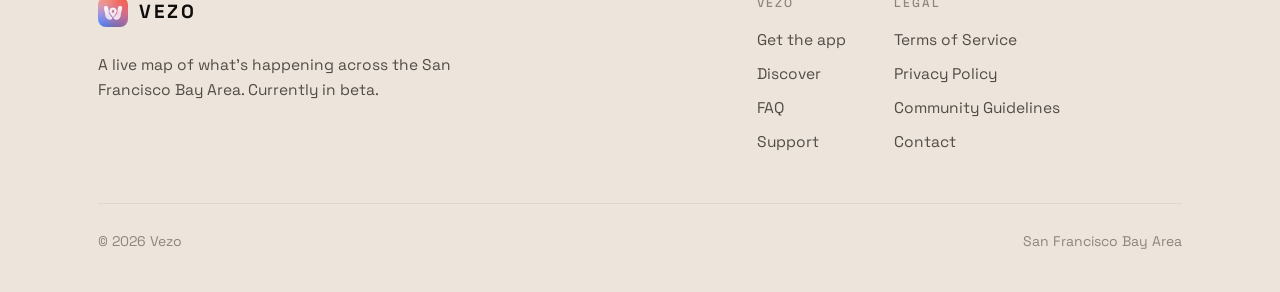
==== commit c3d8ab65: "Drop two sections and give every reveal its own entrance Removes "Find something to do" and "Day or " ====
--- a/index.html
+++ b/index.html
@@ -248,20 +248,20 @@
     <span class="aurora__grain"></span>
   </div>
 
-  <div class="wrap hero__inner">
-    <h1 class="hero__title" data-reveal>See what's happening around you.</h1>
-
-    <p class="lead hero__lead" data-reveal style="--d: 0.08s">
+  <div class="wrap hero__inner" data-stagger="0.09">
+    <h1 class="hero__title" data-reveal="rise">See what's happening around you.</h1>
+
+    <p class="lead hero__lead" data-reveal>
       Vezo is a live map of what's on across the San Francisco Bay Area.
       Open it and you see the city, not a list.
     </p>
 
-    <div class="hero__actions" data-reveal style="--d: 0.16s">
+    <div class="hero__actions" data-reveal="pop">
       <a class="btn btn--primary" href="https://apps.apple.com/us/app/vezoo/id6790893049">Get Vezo</a>
       <a class="btn btn--ghost" href="#discover">Explore</a>
     </div>
 
-    <p class="hero__note" data-reveal style="--d: 0.22s">Free on iPhone · Bay Area beta</p>
+    <p class="hero__note" data-reveal>Free on iPhone · Bay Area beta</p>
 
     <div class="hero__stage">
       <!-- Art-directed rather than just scaled: the full Bay is unreadable at
@@ -288,22 +288,22 @@
 <!-- ==================== 2. The city, visualized ======================= -->
 <section class="section section--tight" id="discover">
   <div class="wrap">
-    <header style="max-width: 44ch; margin-bottom: clamp(32px, 4vw, 52px)">
+    <header class="section-head" data-stagger="0.08">
       <p class="eyebrow" data-reveal>The map</p>
-      <h2 class="h2" data-reveal style="--d: 0.06s">See your city differently.</h2>
-      <p class="lead lead--wide" data-reveal style="--d: 0.12s">
+      <h2 class="h2" data-reveal="rise">See your city differently.</h2>
+      <p class="lead lead--wide" data-reveal>
         Events live where they happen. Pan across the Bay and the map fills in
         around you — each pin an event you can open, read, and say you're going to.
       </p>
     </header>
 
-    <div class="mapscene" data-reveal>
+    <div class="mapscene" data-reveal="media">
       <div class="mapscene__grid" aria-hidden="true"></div>
 
       <div class="mapscene__inner">
         <span class="pin pin--a" data-pin style="--d: 0.10s" aria-hidden="true"><i class="pin__dot"></i>Music</span>
-        <span class="pin pin--b" data-pin style="--d: 0.22s" aria-hidden="true"><i class="pin__dot"></i>Food</span>
-        <span class="pin pin--c" data-pin style="--d: 0.34s" aria-hidden="true"><i class="pin__dot"></i>Community</span>
+        <span class="pin pin--b" data-pin aria-hidden="true"><i class="pin__dot"></i>Food</span>
+        <span class="pin pin--c" data-pin aria-hidden="true"><i class="pin__dot"></i>Community</span>
         <span class="pin pin--d" data-pin style="--d: 0.46s" aria-hidden="true"><i class="pin__dot"></i>Art</span>
         <span class="pin pin--e" data-pin style="--d: 0.58s" aria-hidden="true"><i class="pin__dot"></i>Sports</span>
         <span class="pin pin--f" data-pin style="--d: 0.70s" aria-hidden="true"><i class="pin__dot"></i>Market</span>
@@ -319,87 +319,20 @@
   </div>
 </section>
 
-<!-- ==================== 3. Find something to do ======================= -->
-<section class="section section--warm" id="features">
-  <div class="wrap split">
-    <div class="split__body">
-      <p class="eyebrow" data-reveal>Discovery</p>
-      <h2 class="h2" data-reveal style="--d: 0.06s">Find something to do.</h2>
-      <p class="lead" data-reveal style="--d: 0.12s">
-        Filter by what you're in the mood for, or by when you're free —
-        what's on now, today, or this weekend. Switch between everything
-        happening publicly and just what your friends are going to.
-      </p>
-
-      <ul class="chips" data-reveal style="--d: 0.18s" aria-label="Event categories in Vezo">
-        <li class="chip">Community</li>
-        <li class="chip">Food</li>
-        <li class="chip">Art</li>
-        <li class="chip">Music</li>
-        <li class="chip">Party</li>
-        <li class="chip">Sports</li>
-        <li class="chip">Volunteer</li>
-        <li class="chip">Networking</li>
-        <li class="chip">Family</li>
-        <li class="chip">Market</li>
-        <li class="chip">Education</li>
-      </ul>
-    </div>
-
-    <div class="split__media device-stage" data-reveal style="--d: 0.1s">
-      <img
-        class="phone"
-        src="/assets/img/phone-discover.webp"
-        width="720" height="1567"
-        loading="lazy" decoding="async"
-        alt="Vezo's Discover screen, listing featured and popular events with filters for Today, This week and All upcoming." />
-    </div>
-  </div>
-</section>
-
-<!-- ==================== Day or night ================================== -->
-<section class="section section--dark section--tight">
-  <div class="wrap">
-    <header class="center-head">
-      <p class="eyebrow" data-reveal>Day or night</p>
-      <h2 class="h2" data-reveal style="--d: 0.06s">The map keeps up with the night.</h2>
-      <p class="lead lead--wide" data-reveal style="--d: 0.12s">
-        One tap swaps the map between light and dark. Same city, same pins —
-        easier on the eyes when the good stuff is starting.
-      </p>
-    </header>
-
-    <div class="duo" data-reveal style="--d: 0.16s">
-      <img
-        class="phone"
-        src="/assets/img/phone-map.webp"
-        width="720" height="1506"
-        loading="lazy" decoding="async"
-        alt="Vezo's map in light mode, showing event pins across San Francisco and the East Bay in daylight." />
-      <img
-        class="phone"
-        src="/assets/img/phone-map-dark.webp"
-        width="720" height="1517"
-        loading="lazy" decoding="async"
-        alt="The same Vezo map in dark mode, stretching from Napa down to Santa Cruz with event pins glowing across the Bay." />
-    </div>
-  </div>
-</section>
-
 <!-- ==================== The event page ================================ -->
 <section class="section">
   <div class="wrap split split--reverse">
-    <div class="split__body">
+    <div class="split__body" data-stagger="0.08">
       <p class="eyebrow" data-reveal>The event page</p>
-      <h2 class="h2" data-reveal style="--d: 0.06s">Everything about the night, in one place.</h2>
-      <p class="lead" data-reveal style="--d: 0.12s">
+      <h2 class="h2" data-reveal="rise">Everything about the night, in one place.</h2>
+      <p class="lead" data-reveal>
         When, where, who's hosting and how many people are expected. Say you're
         going in a tap, or save it for later. The event chat opens as the day
         gets close, so you're not turning up cold.
       </p>
     </div>
 
-    <div class="split__media device-stage" data-reveal style="--d: 0.1s">
+    <div class="split__media device-stage" data-reveal="media">
       <img
         class="phone"
         src="/assets/img/phone-event.webp"
@@ -411,11 +344,11 @@
 </section>
 
 <!-- ==================== 4. Discovery to experience ==================== -->
-<section class="section">
+<section class="section" id="features">
   <div class="wrap loop">
-    <div class="loop__sticky">
+    <div class="loop__sticky" data-stagger="0.08">
       <p class="eyebrow" data-reveal>How it works</p>
-      <h2 class="h2" data-reveal style="--d: 0.06s">From a pin to a night out.</h2>
+      <h2 class="h2" data-reveal="rise">From a pin to a night out.</h2>
       <div class="device-stage" data-reveal style="--d: 0.12s; margin-top: clamp(28px, 4vw, 44px)">
         <img
           class="phone"
@@ -426,20 +359,20 @@
       </div>
     </div>
 
-    <ol class="loop__steps">
-      <li class="loop__step" data-step data-reveal>
+    <ol class="loop__steps" data-stagger="0.1">
+      <li class="loop__step" data-step data-reveal="right">
         <h3>Discover</h3>
         <p>Open the map and see what's on near you, right now or later this week.</p>
       </li>
-      <li class="loop__step" data-step data-reveal>
+      <li class="loop__step" data-step data-reveal="right">
         <h3>Join</h3>
         <p>Tap that you're going. It takes one tap and no account — make one when you want friends, posts or events of your own.</p>
       </li>
-      <li class="loop__step" data-step data-reveal>
+      <li class="loop__step" data-step data-reveal="right">
         <h3>Experience</h3>
         <p>Show up. Every event has a chat room for the people going, so you're not arriving cold.</p>
       </li>
-      <li class="loop__step" data-step data-reveal>
+      <li class="loop__step" data-step data-reveal="right">
         <h3>Remember</h3>
         <p>Post a photo or a clip from the night, and keep the events you went to saved to your profile.</p>
       </li>
@@ -450,21 +383,21 @@
 <!-- ==================== 5. Create events ============================== -->
 <section class="section section--warm">
   <div class="wrap split split--reverse">
-    <div class="split__body">
+    <div class="split__body" data-stagger="0.08">
       <p class="eyebrow" data-reveal>Create</p>
-      <h2 class="h2" data-reveal style="--d: 0.06s">Have something happening? Put it on the map.</h2>
-      <p class="lead" data-reveal style="--d: 0.12s">
+      <h2 class="h2" data-reveal="rise">Have something happening? Put it on the map.</h2>
+      <p class="lead" data-reveal>
         Name it, drop a pin, pick a time. Make it public for the whole Bay Area,
         or invite-only for the people you choose. Every event comes with a guest
         list, co-hosts and a chat room for everyone going.
       </p>
-      <p class="disclaimer" data-reveal style="--d: 0.18s">
+      <p class="disclaimer" data-reveal>
         Events are posted by people in the community. Vezo doesn't verify or
         endorse them — check the details with the organiser before you go.
       </p>
     </div>
 
-    <div class="split__media device-stage" data-reveal style="--d: 0.1s">
+    <div class="split__media device-stage" data-reveal="media">
       <img
         class="phone"
         src="/assets/img/phone-create.webp"
@@ -478,17 +411,17 @@
 <!-- ==================== 6. People and community ======================= -->
 <section class="section">
   <div class="wrap split">
-    <div class="split__body">
+    <div class="split__body" data-stagger="0.08">
       <p class="eyebrow" data-reveal>Community</p>
-      <h2 class="h2" data-reveal style="--d: 0.06s">The event is the point. The people come with it.</h2>
-      <p class="lead" data-reveal style="--d: 0.12s">
+      <h2 class="h2" data-reveal="rise">The event is the point. The people come with it.</h2>
+      <p class="lead" data-reveal>
         Add friends, start a group chat, and plan the weekend in one thread.
         Post from an event while it's happening, and send anything worth seeing
         straight to a friend.
       </p>
     </div>
 
-    <div class="split__media device-stage" data-reveal style="--d: 0.1s">
+    <div class="split__media device-stage" data-reveal="media">
       <img
         class="phone"
         src="/assets/img/phone-social.webp"
@@ -502,10 +435,10 @@
 <!-- ==================== 7. Memories =================================== -->
 <section class="section section--warm section--tight">
   <div class="wrap split">
-    <div class="split__body">
+    <div class="split__body" data-stagger="0.08">
       <p class="eyebrow" data-reveal>Memories</p>
-      <h2 class="h2" data-reveal style="--d: 0.06s">Events leave the map. The night doesn't have to.</h2>
-      <p class="lead" data-reveal style="--d: 0.12s">
+      <h2 class="h2" data-reveal="rise">Events leave the map. The night doesn't have to.</h2>
+      <p class="lead" data-reveal>
         When an event is over it comes off the map — but the photos and clips
         from it stay with you, saved privately to the events you went to.
       </p>
@@ -531,26 +464,26 @@
 <section class="section section--dark" id="safety">
   <div class="wrap">
     <p class="eyebrow" data-reveal>Trust &amp; safety</p>
-    <h2 class="h2" data-reveal style="--d: 0.06s">Real events, real people.</h2>
-    <p class="lead lead--wide" data-reveal style="--d: 0.12s">
+    <h2 class="h2" data-reveal="rise">Real events, real people.</h2>
+    <p class="lead lead--wide" data-reveal>
       Vezo sends people to places in the real world, so what gets onto the map
       matters. Here is what we actually do about it.
     </p>
 
-    <ul class="grid grid--quad">
-      <li class="feature" data-reveal>
+    <ul class="grid grid--quad" data-stagger="0.08">
+      <li class="feature" data-reveal="pop">
         <h3>Photos are reviewed</h3>
         <p>Every uploaded photo is checked before it can appear anywhere in the app.</p>
       </li>
-      <li class="feature" data-reveal style="--d: 0.08s">
+      <li class="feature" data-reveal="pop">
         <h3>Report and block</h3>
         <p>Events, posts and comments can be reported in two taps, and anyone can be blocked from contacting you.</p>
       </li>
-      <li class="feature" data-reveal style="--d: 0.16s">
+      <li class="feature" data-reveal="pop">
         <h3>Rules that are enforced</h3>
         <p>Fake events, spam, scams, harassment and unsafe content aren't allowed. Accounts that break the rules are suspended.</p>
       </li>
-      <li class="feature" data-reveal style="--d: 0.24s">
+      <li class="feature" data-reveal="pop">
         <h3>Events can't vanish</h3>
         <p>An event with people attending can't be quietly deleted out from under them.</p>
       </li>
@@ -572,29 +505,29 @@
 <!-- ==================== 9. Privacy ==================================== -->
 <section class="section">
   <div class="wrap split">
-    <div class="split__body">
+    <div class="split__body" data-stagger="0.08">
       <p class="eyebrow" data-reveal>Privacy</p>
-      <h2 class="h2" data-reveal style="--d: 0.06s">Location when you need it. Not when you don't.</h2>
-      <p class="lead" data-reveal style="--d: 0.12s">
+      <h2 class="h2" data-reveal="rise">Location when you need it. Not when you don't.</h2>
+      <p class="lead" data-reveal>
         Vezo doesn't collect continuous location, and there's no background
         tracking. The optional "locate me" on the map stays on your device.
       </p>
     </div>
 
-    <ul class="grid" style="margin-top: 0">
-      <li class="feature" data-reveal style="--d: 0.06s">
+    <ul class="grid" style="margin-top: 0" data-stagger="0.08">
+      <li class="feature" data-reveal="pop">
         <h3>Sharing is opt-in</h3>
         <p>Sharing your location at an event is off until you turn it on, limited to the audience you pick, and expires within two minutes unless you refresh it. It stops on its own when the event ends.</p>
       </li>
-      <li class="feature" data-reveal style="--d: 0.14s">
+      <li class="feature" data-reveal="pop">
         <h3>Less about you</h3>
         <p>No legal name, home address, phone number, gender or contacts. We don't sell personal information.</p>
       </li>
-      <li class="feature" data-reveal style="--d: 0.22s">
+      <li class="feature" data-reveal="pop">
         <h3>Leave whenever</h3>
         <p>Delete your account any time from Settings, with email verification.</p>
       </li>
-      <li class="feature" data-reveal style="--d: 0.30s">
+      <li class="feature" data-reveal="pop">
         <h3>Read the detail</h3>
         <p><a href="/privacy">The privacy policy</a> is short, and it is the authority on all of this.</p>
       </li>
@@ -606,38 +539,38 @@
 <section class="section section--warm" id="faq">
   <div class="wrap">
     <p class="eyebrow" data-reveal>FAQ</p>
-    <h2 class="h2" data-reveal style="--d: 0.06s">Questions.</h2>
-
-    <div class="faq" data-reveal style="--d: 0.12s">
-      <details class="faq__item">
+    <h2 class="h2" data-reveal="rise">Questions.</h2>
+
+    <div class="faq" data-reveal data-stagger="0.05">
+      <details class="faq__item" data-reveal="pop">
         <summary class="faq__q">What is Vezo?<i class="faq__sign" aria-hidden="true"></i></summary>
         <div class="faq__a">
           <p>A map-first app for finding events near you. Instead of scrolling a directory, you see what's happening around you on a map, open anything that looks good, and say you're going.</p>
         </div>
       </details>
 
-      <details class="faq__item">
+      <details class="faq__item" data-reveal="pop">
         <summary class="faq__q">Where can I use it?<i class="faq__sign" aria-hidden="true"></i></summary>
         <div class="faq__a">
           <p>Vezo covers San Francisco, Oakland, Berkeley and the rest of the Bay Area. It's currently a Bay Area beta, so features may change.</p>
         </div>
       </details>
 
-      <details class="faq__item">
+      <details class="faq__item" data-reveal="pop">
         <summary class="faq__q">Do I need an account?<i class="faq__sign" aria-hidden="true"></i></summary>
         <div class="faq__a">
           <p>Not to look around, and not to say you're going — that takes one tap and no sign-up. You'll need an account for friends, posting, and creating events of your own.</p>
         </div>
       </details>
 
-      <details class="faq__item">
+      <details class="faq__item" data-reveal="pop">
         <summary class="faq__q">Can I create an event?<i class="faq__sign" aria-hidden="true"></i></summary>
         <div class="faq__a">
           <p>Yes. Name it, drop a pin and pick a time. You choose whether it's public for the whole Bay Area or invite-only, and it comes with a guest list, co-hosts and a chat room.</p>
         </div>
       </details>
 
-      <details class="faq__item">
+      <details class="faq__item" data-reveal="pop">
         <summary class="faq__q">Does Vezo track my location?<i class="faq__sign" aria-hidden="true"></i></summary>
         <div class="faq__a">
           <p>No. Vezo doesn't collect continuous location and doesn't track you in the background. The optional "locate me" on the map stays on your device.</p>
@@ -645,28 +578,28 @@
         </div>
       </details>
 
-      <details class="faq__item">
+      <details class="faq__item" data-reveal="pop">
         <summary class="faq__q">Where do the listings come from?<i class="faq__sign" aria-hidden="true"></i></summary>
         <div class="faq__a">
           <p>Two places: events created by people in the community, and listings imported from third-party sources including Ticketmaster, SeatGeek and Funcheap SF. Imported events carry their source. Verify details with the organiser before you go.</p>
         </div>
       </details>
 
-      <details class="faq__item">
+      <details class="faq__item" data-reveal="pop">
         <summary class="faq__q">How old do I need to be?<i class="faq__sign" aria-hidden="true"></i></summary>
         <div class="faq__a">
           <p>You must be at least 13 to use Vezo. See the <a href="/terms">Terms of Service</a>.</p>
         </div>
       </details>
 
-      <details class="faq__item">
+      <details class="faq__item" data-reveal="pop">
         <summary class="faq__q">What is Vezo Pro?<i class="faq__sign" aria-hidden="true"></i></summary>
         <div class="faq__a">
           <p>An optional subscription — $2.99 per month or $19.99 per year, starting with a 7-day free trial. It adds event themes, smart alerts for the categories you follow, a boosted map pin, organiser analytics, a higher event-creation limit, and profile themes. Everything else in Vezo is free.</p>
         </div>
       </details>
 
-      <details class="faq__item">
+      <details class="faq__item" data-reveal="pop">
         <summary class="faq__q">Where are the community rules?<i class="faq__sign" aria-hidden="true"></i></summary>
         <div class="faq__a">
           <p>In the <a href="/guidelines">Community Guidelines</a>. They cover what's allowed on the map, how reporting works, and what happens when someone breaks the rules.</p>
@@ -679,8 +612,8 @@
 <!-- ==================== 11. Final CTA ================================= -->
 <section class="section cta">
   <div class="wrap">
-    <h2 class="cta__title" data-reveal>Your city<br />is happening.</h2>
-    <a class="btn btn--light" href="https://apps.apple.com/us/app/vezoo/id6790893049" data-reveal style="--d: 0.1s">Get Vezo</a>
+    <h2 class="cta__title" data-reveal="rise">Your city<br />is happening.</h2>
+    <a class="btn btn--light" href="https://apps.apple.com/us/app/vezoo/id6790893049" data-reveal="pop">Get Vezo</a>
     <p class="cta__note" data-reveal style="--d: 0.16s">Free on iPhone · San Francisco Bay Area</p>
   </div>
 </section>
--- a/assets/css/site.css
+++ b/assets/css/site.css
@@ -164,6 +164,11 @@
   text-transform: uppercase;
   color: var(--ink-3);
   margin-bottom: 22px;
+}
+
+.section-head {
+  max-width: 44ch;
+  margin-bottom: clamp(32px, 4vw, 52px);
 }
 
 .h2 { font-size: clamp(2.1rem, 5vw, 3.7rem); }
@@ -616,33 +621,6 @@
 .pin--e { left: 8%; top: 74%; --c: var(--g3); }
 .pin--f { right: 9%; top: 68%; --c: var(--g1); }
 
-/* --- Centred section header ----------------------------------------------- */
-.center-head {
-  max-width: 44ch;
-  margin: 0 auto clamp(40px, 5vw, 64px);
-  text-align: center;
-}
-
-.center-head .lead { margin-inline: auto; }
-
-/* --- Two devices side by side --------------------------------------------
-   Used to show one screen in both themes at once; the slight opposing tilt
-   stops it reading as a spec sheet. */
-.duo {
-  display: flex;
-  justify-content: center;
-  align-items: center;
-  gap: clamp(10px, 2.5vw, 40px);
-}
-
-.duo .phone {
-  width: clamp(150px, 21vw, 274px);
-  filter: drop-shadow(0 30px 60px rgba(0, 0, 0, 0.5));
-}
-
-.duo .phone:first-child { transform: rotate(-3.5deg) translateY(-2%); }
-.duo .phone:last-child { transform: rotate(3.5deg) translateY(2%); }
-
 /* --- Split layout (sections 3, 5, 6) -------------------------------------- */
 .split {
   display: grid;
@@ -661,28 +639,6 @@
   font-size: 15px;
   line-height: 1.55;
   color: var(--ink-3);
-}
-
-.chips {
-  display: flex;
-  flex-wrap: wrap;
-  gap: 10px;
-  margin-top: 30px;
-  list-style: none;
-}
-
-.chip {
-  padding: 10px 18px;
-  border: 1px solid var(--line);
-  border-radius: 999px;
-  font-size: 15px;
-  color: var(--ink-2);
-  background: rgba(255, 255, 255, 0.5);
-  transition: transform 0.4s var(--ease), border-color 0.4s var(--ease), color 0.4s var(--ease);
-}
-
-@media (hover: hover) {
-  .chip:hover { transform: translateY(-2px); border-color: var(--ink); color: var(--ink); }
 }
 
 /* --- Section 4: the loop -------------------------------------------------- */
@@ -735,6 +691,77 @@
 
 .loop__step.is-active h3 { color: var(--ink); }
 .loop__step p { margin-top: 10px; color: var(--ink-2); max-width: 40ch; }
+
+/* --- Postcard stack -------------------------------------------------------
+   Photos from events, dealt out like a handful of prints. They sit squared up
+   on top of each other and fan apart as the section arrives, which is the
+   whole point: a night out is a pile of pictures, not a grid.
+
+   Every card animates from the same stacked origin, so the fan is created
+   entirely by the end state — nothing has to be measured in JS. */
+.stack {
+  position: relative;
+  display: grid;
+  place-items: center;
+  min-height: clamp(320px, 42vw, 460px);
+  perspective: 1200px;
+}
+
+.stack__card {
+  grid-area: 1 / 1;
+  width: min(300px, 66vw);
+  padding: 12px 12px 44px;
+  background: var(--surface);
+  border-radius: 8px;
+  box-shadow:
+    0 1px 2px rgba(14, 13, 11, 0.10),
+    0 18px 44px rgba(14, 13, 11, 0.18);
+  /* Stacked and square before the reveal. */
+  transform: rotate(0deg) translate(0, 0) scale(0.94);
+  opacity: 0;
+  transition:
+    transform 1s cubic-bezier(0.22, 1.3, 0.4, 1),
+    opacity 0.7s var(--ease);
+  transition-delay: var(--d, 0s);
+}
+
+.stack__card img {
+  width: 100%;
+  aspect-ratio: 4 / 3;
+  object-fit: cover;
+  border-radius: 3px;
+  background: var(--bg-warm);
+}
+
+.stack__caption {
+  margin-top: 12px;
+  font-size: 14px;
+  color: var(--ink-3);
+  text-align: center;
+}
+
+/* Dealt out. Each card gets its own resting angle and offset. */
+.stack.is-in .stack__card { opacity: 1; }
+.stack.is-in .stack__card--1 { transform: rotate(-9deg) translate(-22%, 4%) scale(1); }
+.stack.is-in .stack__card--2 { transform: rotate(4deg) translate(14%, -6%) scale(1); }
+.stack.is-in .stack__card--3 { transform: rotate(-2deg) translate(-2%, 12%) scale(1); }
+
+/* The top card lifts a little on hover, like lifting a print off the pile. */
+@media (hover: hover) {
+  .stack__card { transition-property: transform, opacity, box-shadow; }
+  .stack.is-in .stack__card:hover {
+    transform: rotate(0deg) translate(0, -8px) scale(1.03);
+    box-shadow: 0 2px 4px rgba(14, 13, 11, 0.12), 0 28px 60px rgba(14, 13, 11, 0.24);
+    z-index: 4;
+  }
+}
+
+@media (max-width: 780px) {
+  .stack { min-height: 340px; }
+  .stack__card { width: min(230px, 60vw); padding: 9px 9px 34px; }
+  .stack.is-in .stack__card--1 { transform: rotate(-8deg) translate(-16%, 4%) scale(1); }
+  .stack.is-in .stack__card--2 { transform: rotate(5deg) translate(12%, -6%) scale(1); }
+}
 
 /* --- Section 7: memories -------------------------------------------------- */
 .memory {
@@ -970,20 +997,68 @@
 .prose ul { margin-top: 12px; padding-left: 20px; color: var(--ink-2); }
 .prose li { margin-top: 8px; }
 
-/* --- Scroll reveal -------------------------------------------------------- */
+/* --- Scroll reveal --------------------------------------------------------
+   One base rule, several entrances. Everything arriving identically is what
+   made the page feel flat; giving each kind of thing its own move — copy
+   rising, media settling in from a slight overshoot, columns coming in from
+   the side they live on — reads as choreography instead of a single effect
+   applied everywhere.
+
+   Every variant lands on the same final state (opacity 1, no transform, no
+   filter), so nothing can be stranded mid-animation. */
 [data-reveal] {
   opacity: 0;
-  transform: translateY(22px);
-  transition: opacity var(--dur) var(--ease), transform var(--dur) var(--ease);
+  transition:
+    opacity var(--dur) var(--ease),
+    transform var(--dur) var(--ease),
+    filter var(--dur) var(--ease);
   transition-delay: var(--d, 0s);
-}
-
-[data-reveal].is-in { opacity: 1; transform: none; }
+  transform: translateY(26px);
+}
+
+/* Slight overshoot. Used where something should feel like it lands rather
+   than slides to a stop. */
+[data-reveal='pop'],
+[data-reveal='media'] {
+  transition-timing-function: cubic-bezier(0.34, 1.42, 0.64, 1);
+}
+
+[data-reveal='pop'] { transform: translateY(24px) scale(0.94); }
+
+/* Media settles out of a soft focus — the blur is what stops a photo or a
+   screenshot from just sliding like a block of text. */
+[data-reveal='media'] {
+  transform: translateY(30px) scale(0.96);
+  filter: blur(10px);
+}
+
+[data-reveal='left'] { transform: translate3d(-42px, 12px, 0); }
+[data-reveal='right'] { transform: translate3d(42px, 12px, 0); }
+
+/* For a big display line: rises out of its own baseline rather than fading in
+   as a block. */
+[data-reveal='rise'] {
+  transform: translateY(0.34em);
+  clip-path: inset(-0.25em -0.2em -0.18em -0.2em);
+}
+
+[data-reveal].is-in {
+  opacity: 1;
+  transform: none;
+  filter: none;
+  clip-path: inset(-100% -100% -100% -100%);
+}
 
 /* Without JS nothing would ever get `.is-in`, so the page must not depend on
    it for legibility. */
 .no-js [data-reveal],
-.no-js .pin { opacity: 1; transform: none; }
+.no-js .pin {
+  opacity: 1;
+  transform: none;
+  filter: none;
+  clip-path: none;
+}
+
 
 /* --- Responsive ----------------------------------------------------------- */
 @media (max-width: 900px) {
@@ -1050,7 +1125,6 @@
   .aurora__orb--5 { display: none; }
   .aurora__grain { opacity: 0.22; }
 
-  .duo .phone { filter: drop-shadow(0 16px 34px rgba(0, 0, 0, 0.5)); }
   .mapscene { padding-inline: 16px; border-radius: var(--r-lg); }
   .mapscene__inner { min-height: 400px; }
   /* Six floating pins is noise at this width — keep the four that frame the
@@ -1091,11 +1165,15 @@
     scroll-behavior: auto !important;
   }
 
-  /* Reveals must not strand content invisible once their transition is gone. */
+  /* Reveals must not strand content invisible once their transition is gone.
+     Every variant's start state is cleared here, not just the transform —
+     a blurred or clipped element left behind is as broken as an invisible one. */
   [data-reveal],
   .pin {
     opacity: 1 !important;
     transform: none !important;
+    filter: none !important;
+    clip-path: none !important;
   }
 
   .memory__card--live { transform: rotate(-3deg) !important; opacity: 1 !important; }
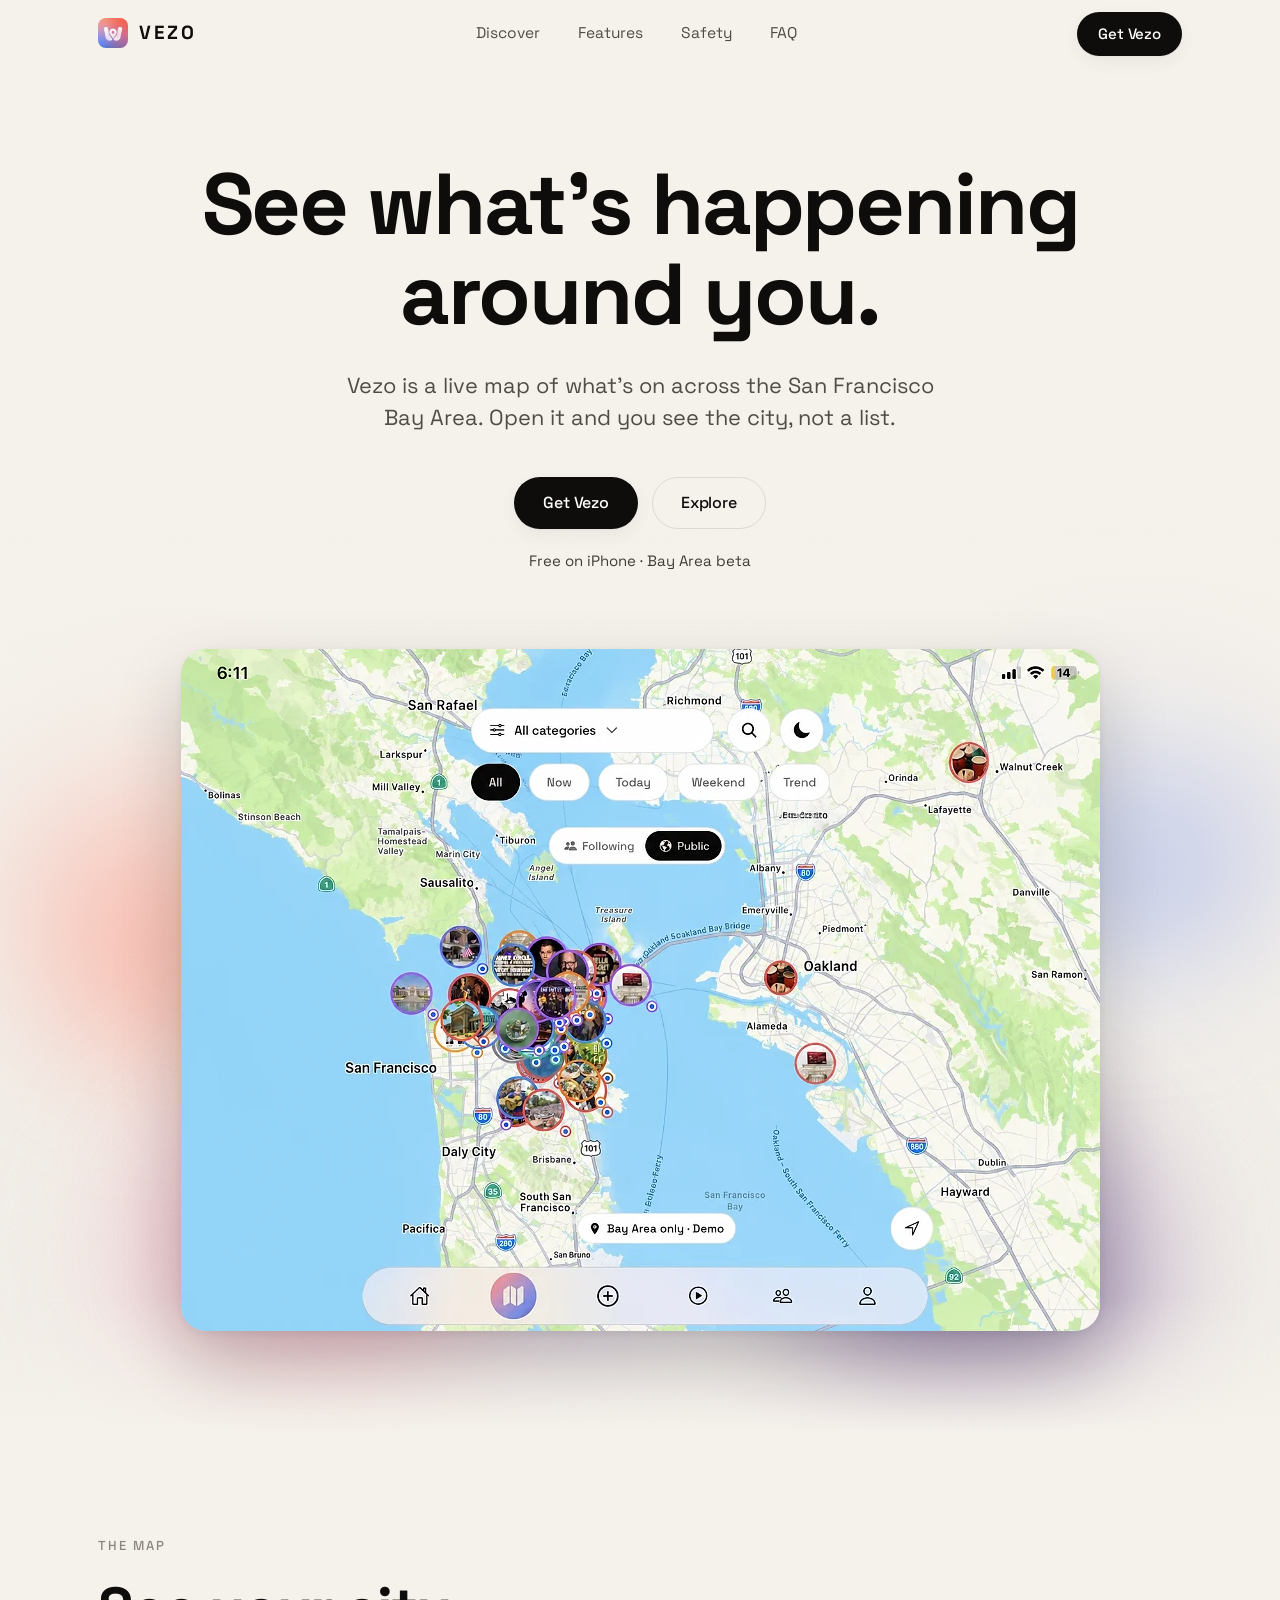
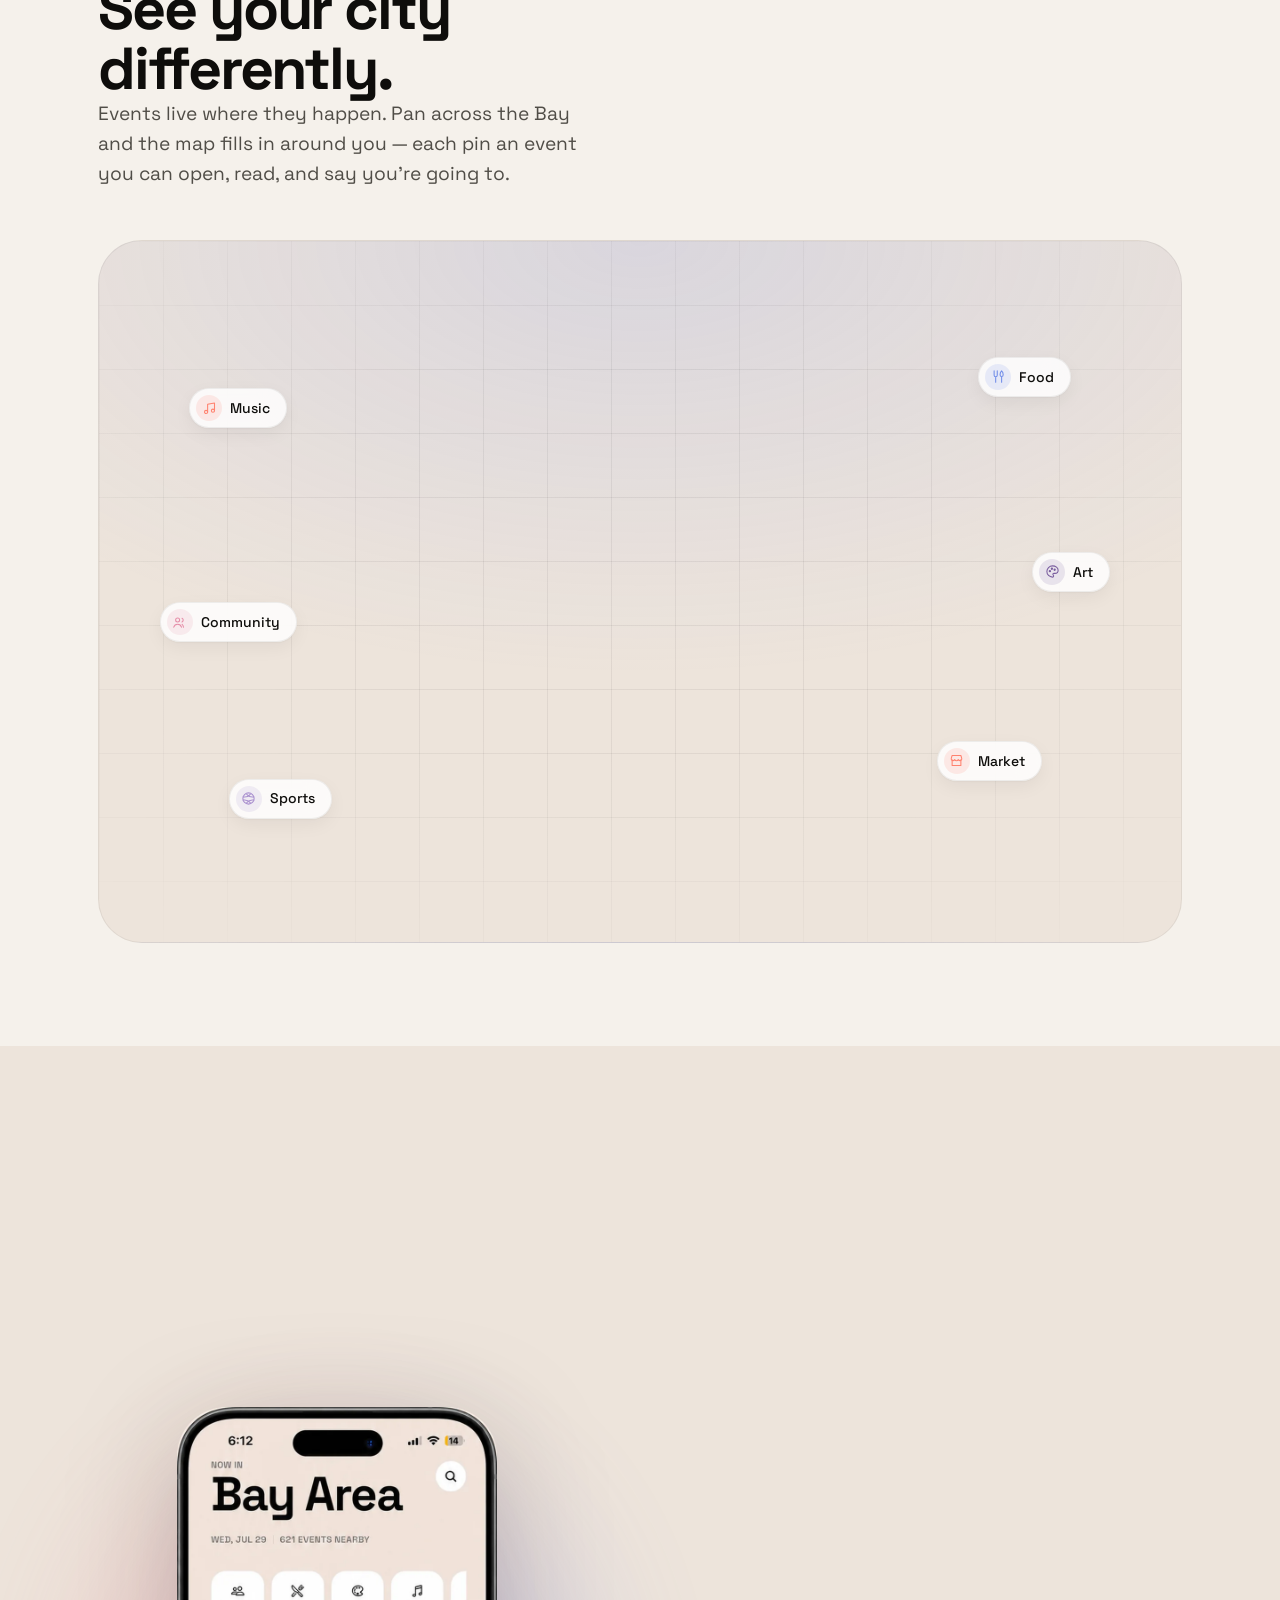
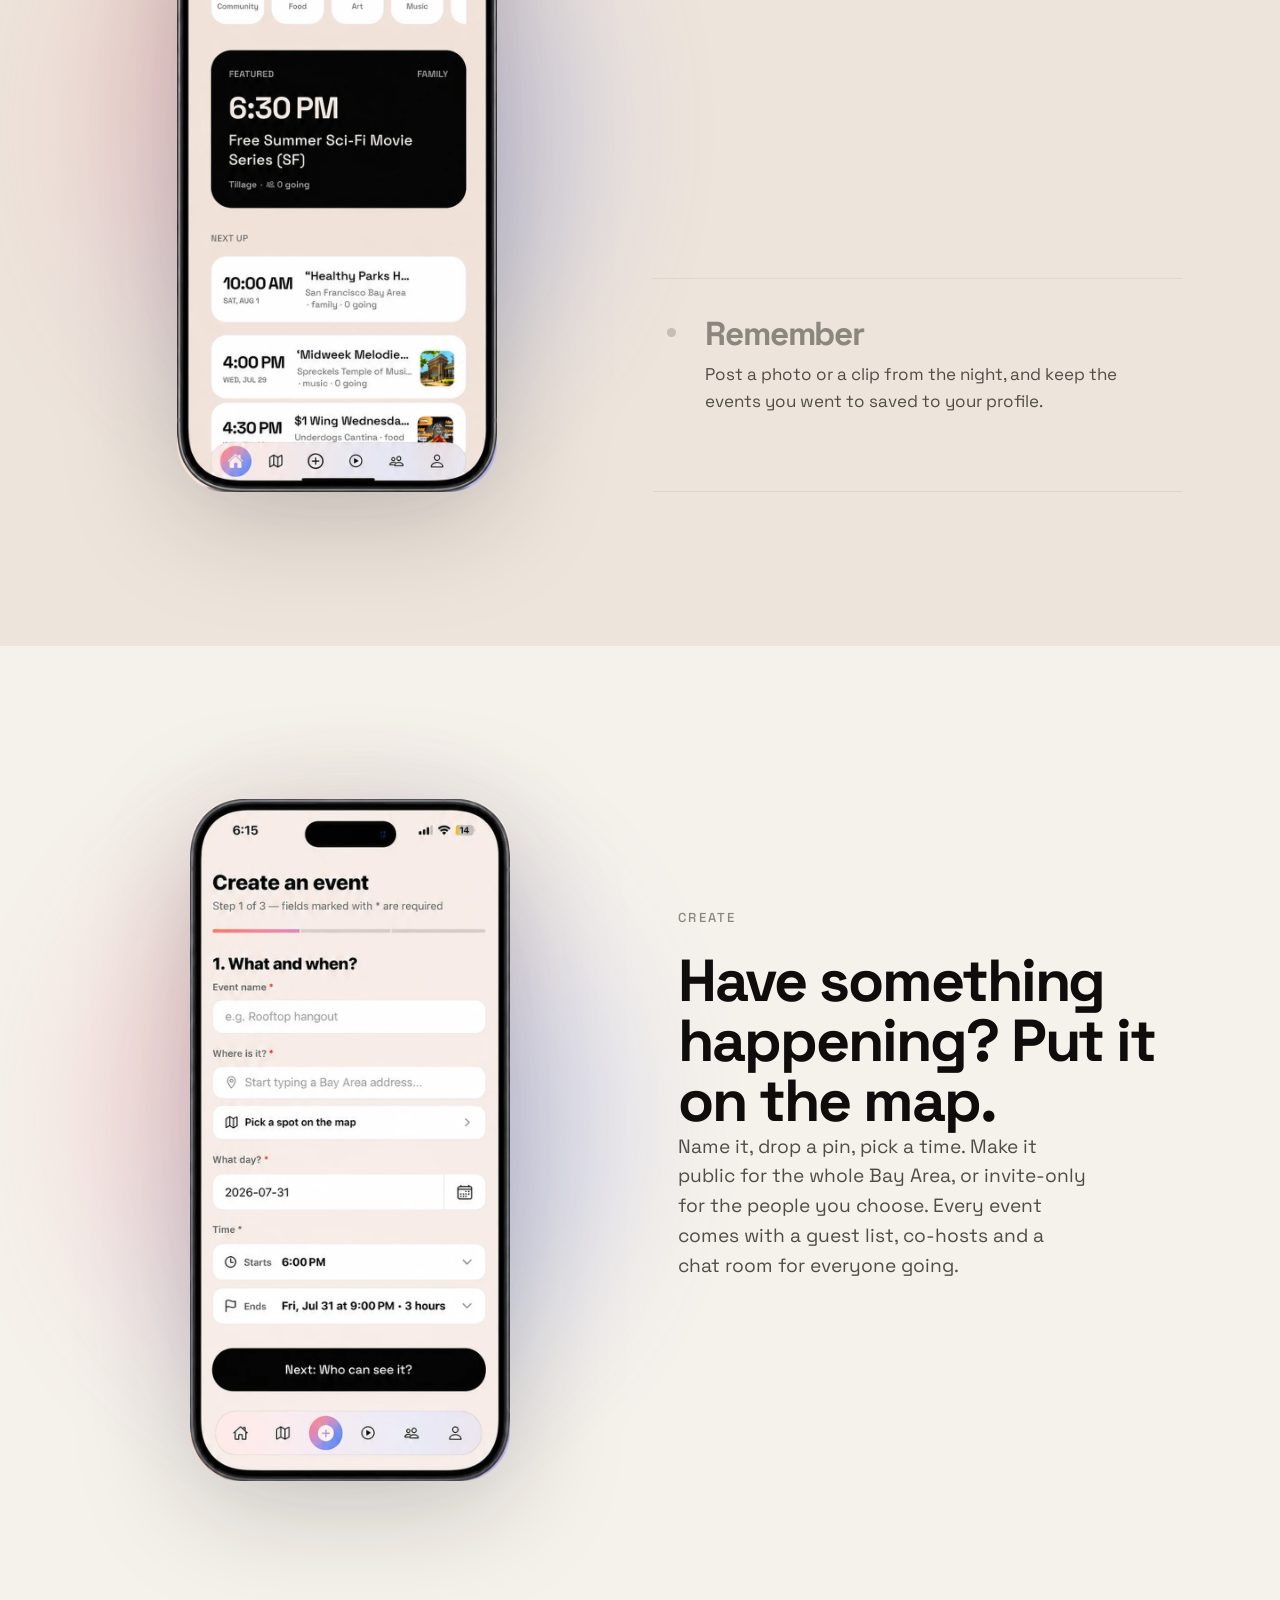
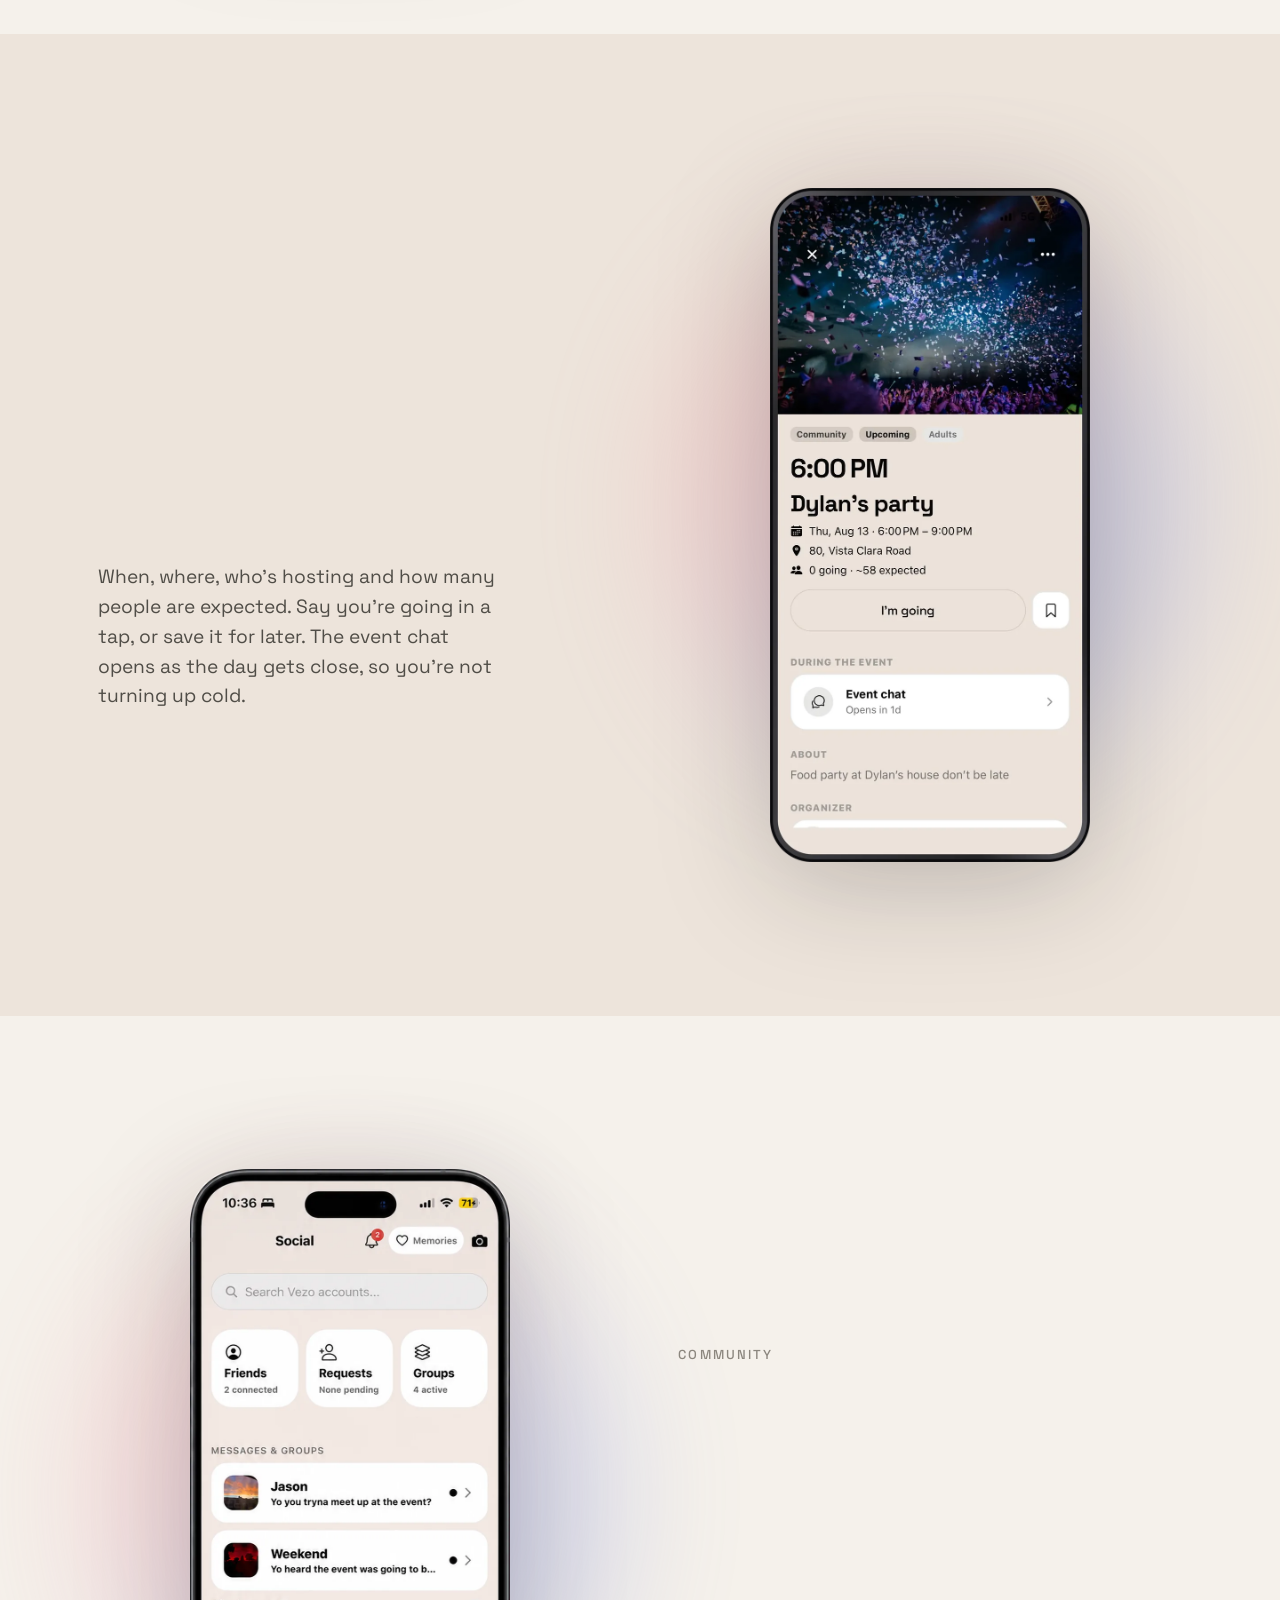
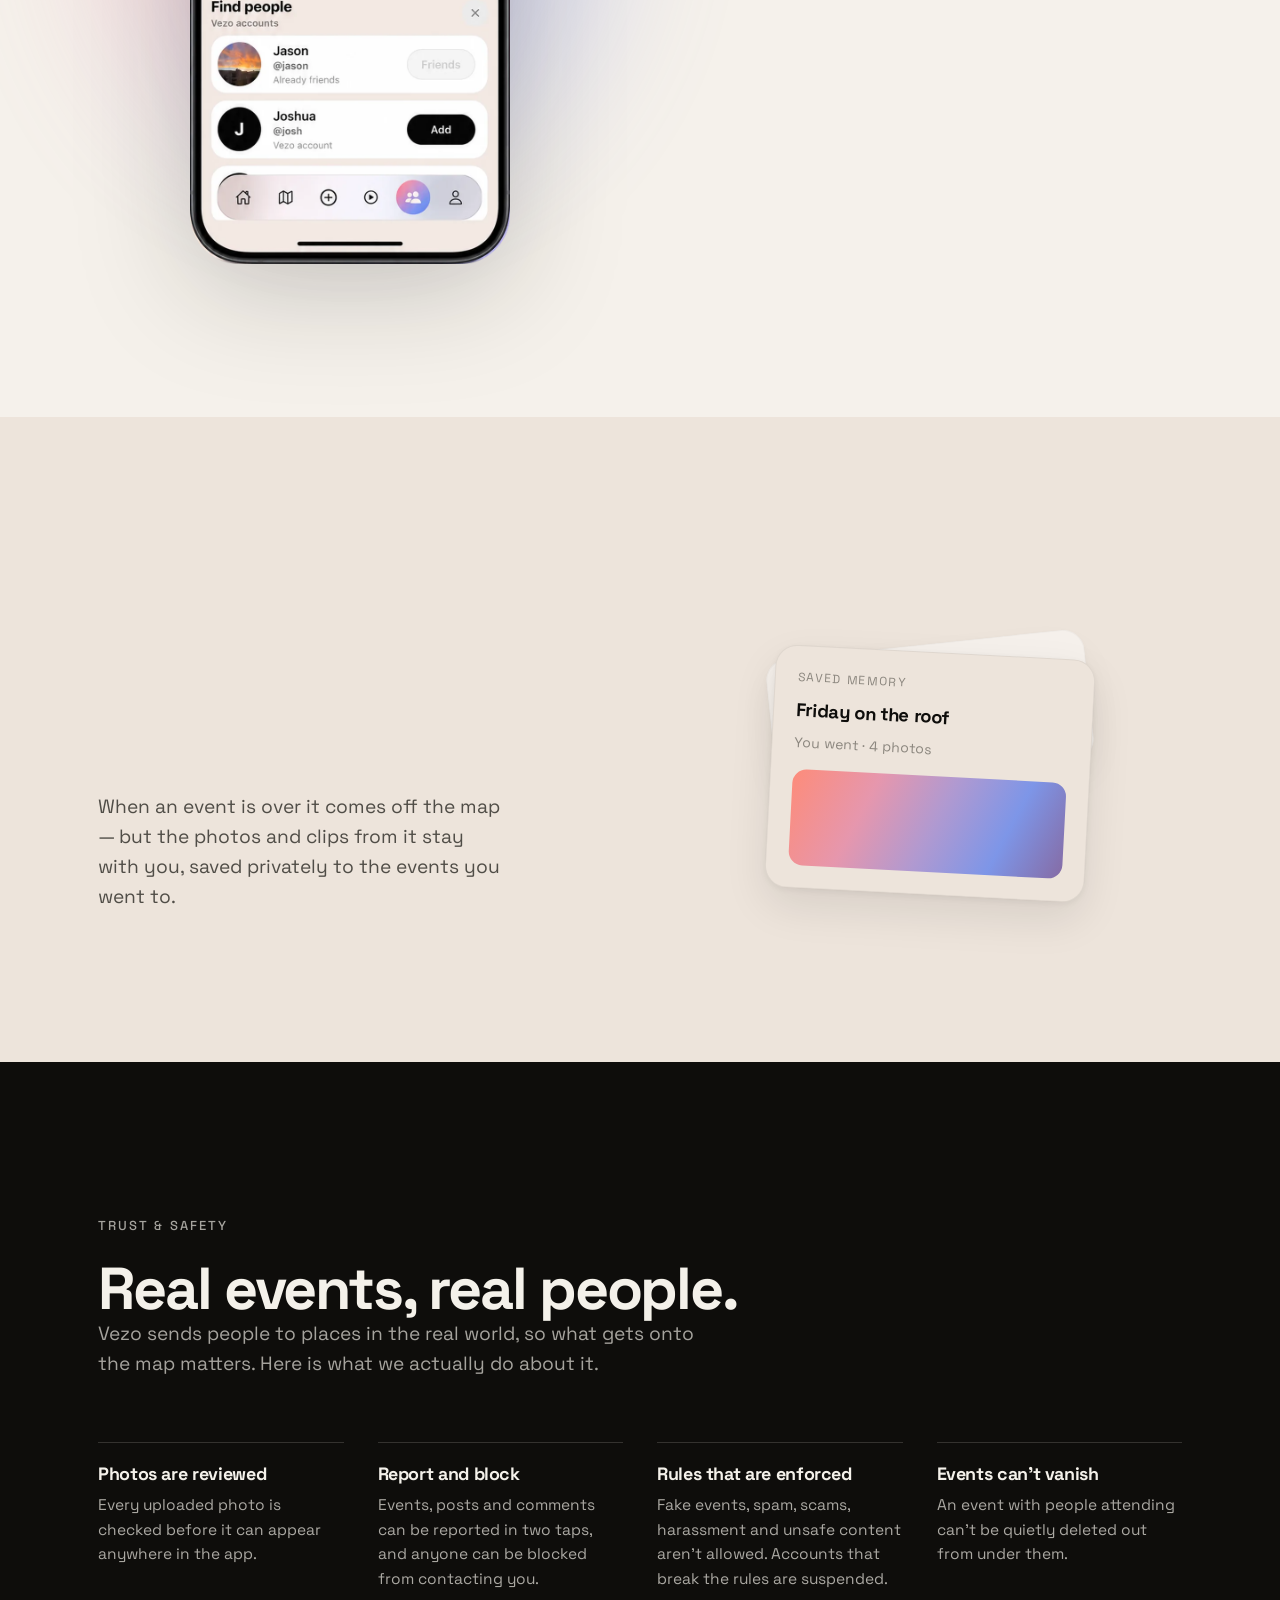
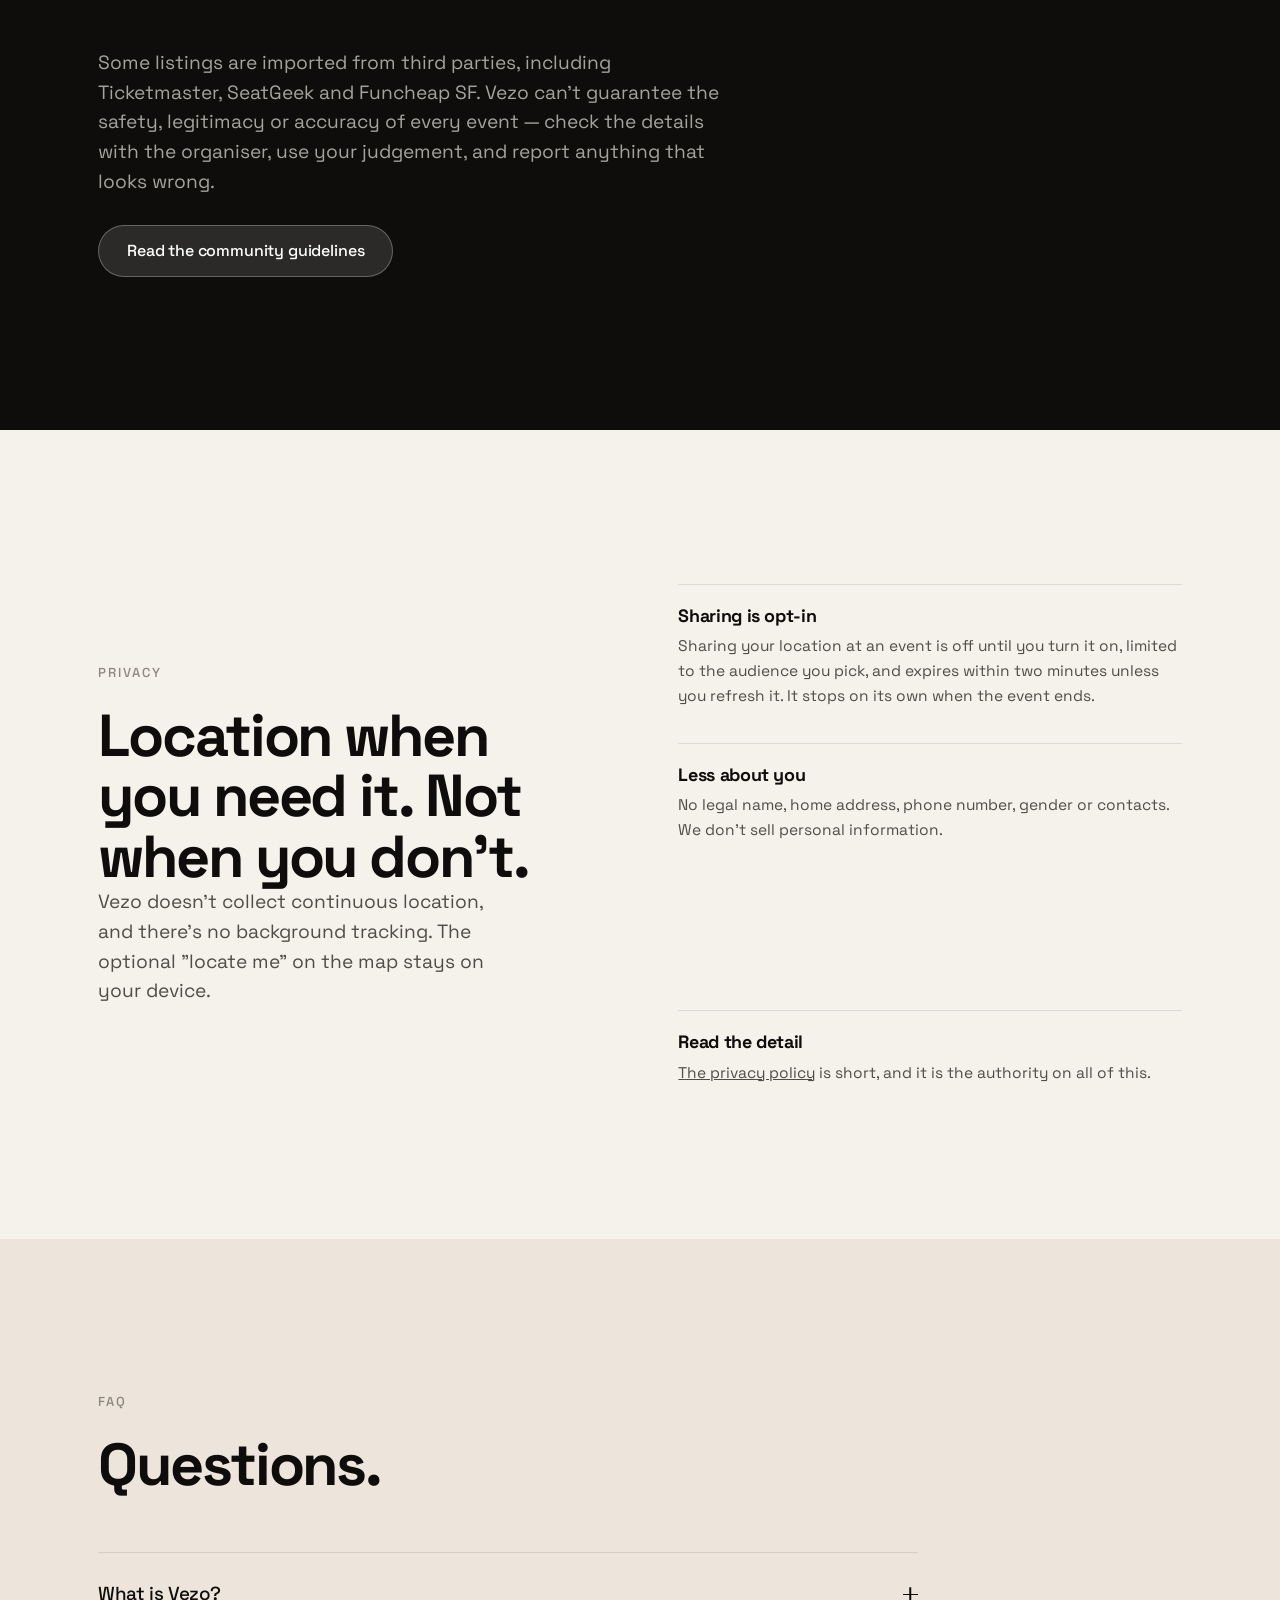
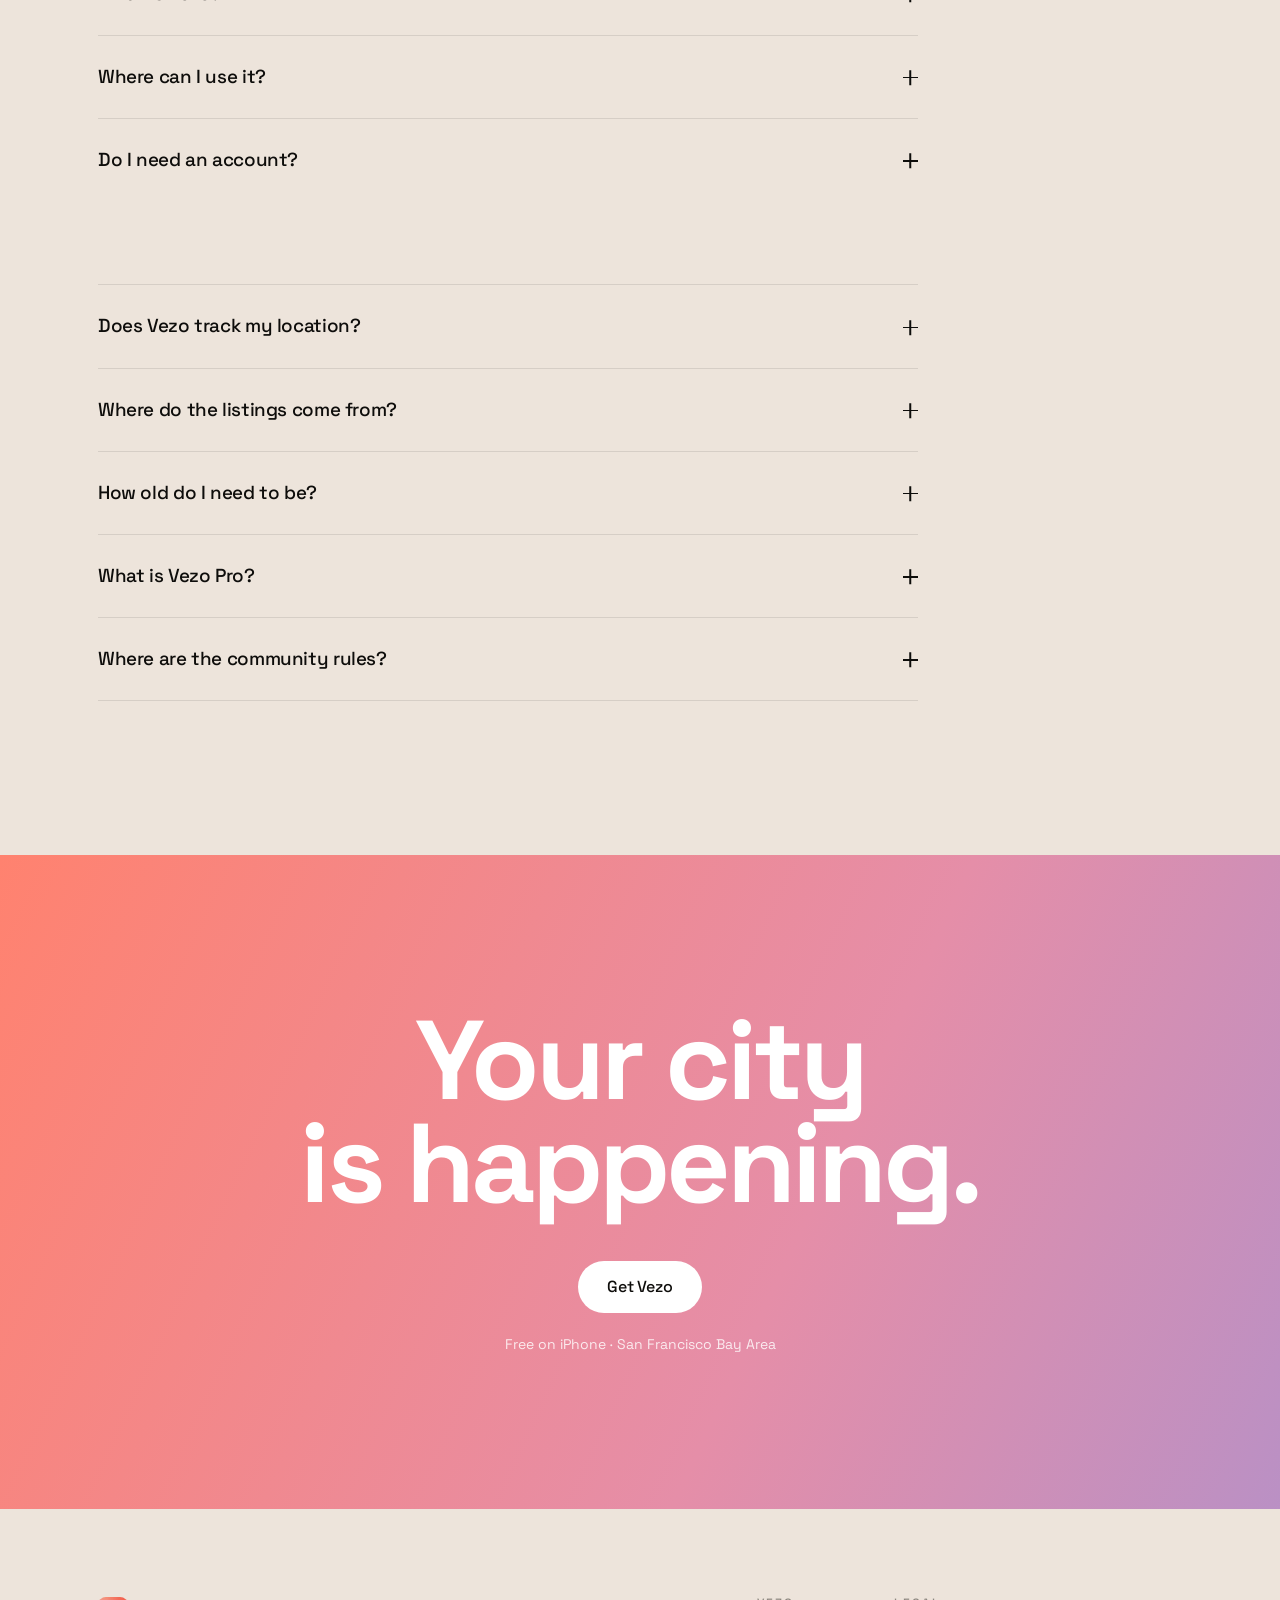
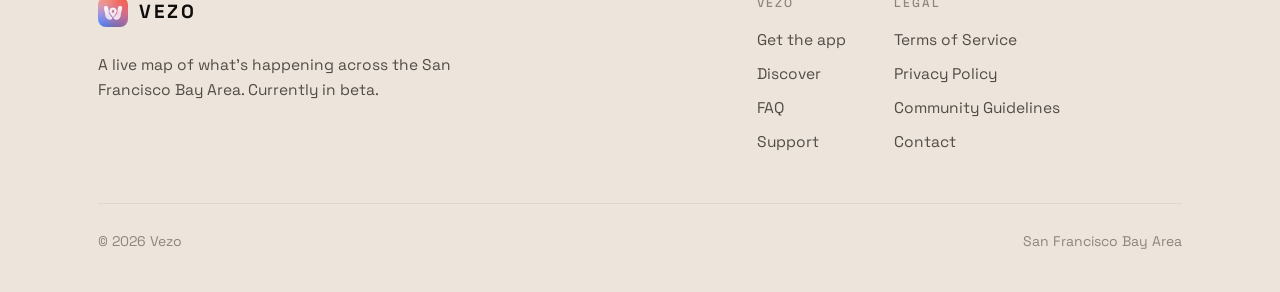
==== commit 092ea789: "Give the map categories icons that respond, and reorder the middle The six category markers were tex" ====
--- a/index.html
+++ b/index.html
@@ -300,13 +300,60 @@
     <div class="mapscene" data-reveal="media">
       <div class="mapscene__grid" aria-hidden="true"></div>
 
+      <!-- Real categories from the app, not decoration, so they are a list
+           with readable labels rather than aria-hidden ornaments. -->
       <div class="mapscene__inner">
-        <span class="pin pin--a" data-pin style="--d: 0.10s" aria-hidden="true"><i class="pin__dot"></i>Music</span>
-        <span class="pin pin--b" data-pin aria-hidden="true"><i class="pin__dot"></i>Food</span>
-        <span class="pin pin--c" data-pin aria-hidden="true"><i class="pin__dot"></i>Community</span>
-        <span class="pin pin--d" data-pin style="--d: 0.46s" aria-hidden="true"><i class="pin__dot"></i>Art</span>
-        <span class="pin pin--e" data-pin style="--d: 0.58s" aria-hidden="true"><i class="pin__dot"></i>Sports</span>
-        <span class="pin pin--f" data-pin style="--d: 0.70s" aria-hidden="true"><i class="pin__dot"></i>Market</span>
+      <ul class="pins" aria-label="Event categories on the Vezo map">
+        <li class="pin pin--a" data-pin style="--d: 0.10s">
+          <span class="pin__icon" style="--c: var(--g1)" aria-hidden="true">
+            <svg viewBox="0 0 24 24" fill="none" stroke="currentColor" stroke-width="1.7" stroke-linecap="round" stroke-linejoin="round">
+              <circle cx="6.5" cy="17.5" r="2.5" /><circle cx="17.5" cy="15.5" r="2.5" />
+              <path d="M9 17.5V5.2l11-2v12.3" />
+            </svg>
+          </span>Music
+        </li>
+        <li class="pin pin--b" data-pin style="--d: 0.20s">
+          <span class="pin__icon" style="--c: var(--g4)" aria-hidden="true">
+            <svg viewBox="0 0 24 24" fill="none" stroke="currentColor" stroke-width="1.7" stroke-linecap="round" stroke-linejoin="round">
+              <path d="M5 3v7a2.5 2.5 0 0 0 5 0V3M7.5 12.5V21" />
+              <path d="M17 3c-1.7 1.5-2.5 3.7-2.5 6s.8 3 2.5 3 2.5-.7 2.5-3-.8-4.5-2.5-6zM17 12v9" />
+            </svg>
+          </span>Food
+        </li>
+        <li class="pin pin--c" data-pin style="--d: 0.30s">
+          <span class="pin__icon" style="--c: var(--g2)" aria-hidden="true">
+            <svg viewBox="0 0 24 24" fill="none" stroke="currentColor" stroke-width="1.7" stroke-linecap="round" stroke-linejoin="round">
+              <circle cx="9" cy="8" r="3.2" /><path d="M2.8 19.5a6.4 6.4 0 0 1 12.4 0" />
+              <path d="M16 5.2a3.2 3.2 0 0 1 0 5.9M18.4 19.5a6.5 6.5 0 0 0-2.2-4.4" />
+            </svg>
+          </span>Community
+        </li>
+        <li class="pin pin--d" data-pin style="--d: 0.40s">
+          <span class="pin__icon" style="--c: var(--g5)" aria-hidden="true">
+            <svg viewBox="0 0 24 24" fill="none" stroke="currentColor" stroke-width="1.7" stroke-linecap="round" stroke-linejoin="round">
+              <path d="M12 3a9 9 0 1 0 0 18c1.2 0 1.8-.8 1.8-1.7 0-1.5-1.2-1.8-1.2-2.9 0-.8.7-1.4 1.6-1.4H16a5 5 0 0 0 5-5c0-4-4-7-9-7z" />
+              <circle cx="7.8" cy="11.5" r="1" fill="currentColor" /><circle cx="11" cy="7.6" r="1" fill="currentColor" />
+              <circle cx="15.4" cy="9.2" r="1" fill="currentColor" />
+            </svg>
+          </span>Art
+        </li>
+        <li class="pin pin--e" data-pin style="--d: 0.50s">
+          <span class="pin__icon" style="--c: var(--g3)" aria-hidden="true">
+            <svg viewBox="0 0 24 24" fill="none" stroke="currentColor" stroke-width="1.7" stroke-linecap="round" stroke-linejoin="round">
+              <circle cx="12" cy="12" r="9" /><path d="M3.4 9.5c4.3.7 8.6-.7 11.4-4.2M20.6 9.5c-4.3.7-8.6-.7-11.4-4.2" />
+              <path d="M3.4 14.5c4.3-.7 8.6.7 11.4 4.2M20.6 14.5c-4.3-.7-8.6.7-11.4 4.2" />
+            </svg>
+          </span>Sports
+        </li>
+        <li class="pin pin--f" data-pin style="--d: 0.60s">
+          <span class="pin__icon" style="--c: var(--g1)" aria-hidden="true">
+            <svg viewBox="0 0 24 24" fill="none" stroke="currentColor" stroke-width="1.7" stroke-linecap="round" stroke-linejoin="round">
+              <path d="M3.6 8.5 5 4h14l1.4 4.5a3 3 0 0 1-5.6 2 3 3 0 0 1-5.6 0 3 3 0 0 1-5.6-2z" />
+              <path d="M5 11v9h14v-9" />
+            </svg>
+          </span>Market
+        </li>
+      </ul>
 
         <img
           class="phone phone--lg"
@@ -319,32 +366,8 @@
   </div>
 </section>
 
-<!-- ==================== The event page ================================ -->
-<section class="section">
-  <div class="wrap split split--reverse">
-    <div class="split__body" data-stagger="0.08">
-      <p class="eyebrow" data-reveal>The event page</p>
-      <h2 class="h2" data-reveal="rise">Everything about the night, in one place.</h2>
-      <p class="lead" data-reveal>
-        When, where, who's hosting and how many people are expected. Say you're
-        going in a tap, or save it for later. The event chat opens as the day
-        gets close, so you're not turning up cold.
-      </p>
-    </div>
-
-    <div class="split__media device-stage" data-reveal="media">
-      <img
-        class="phone"
-        src="/assets/img/phone-event.webp"
-        width="720" height="1517"
-        loading="lazy" decoding="async"
-        alt="A Vezo event page showing the start time, date, address, how many people are expected, an I'm going button, and the event chat." />
-    </div>
-  </div>
-</section>
-
 <!-- ==================== 4. Discovery to experience ==================== -->
-<section class="section" id="features">
+<section class="section section--warm" id="features">
   <div class="wrap loop">
     <div class="loop__sticky" data-stagger="0.08">
       <p class="eyebrow" data-reveal>How it works</p>
@@ -381,7 +404,7 @@
 </section>
 
 <!-- ==================== 5. Create events ============================== -->
-<section class="section section--warm">
+<section class="section">
   <div class="wrap split split--reverse">
     <div class="split__body" data-stagger="0.08">
       <p class="eyebrow" data-reveal>Create</p>
@@ -408,9 +431,33 @@
   </div>
 </section>
 
+<!-- ==================== The event page ================================ -->
+<section class="section section--warm">
+  <div class="wrap split">
+    <div class="split__body" data-stagger="0.08">
+      <p class="eyebrow" data-reveal>The event page</p>
+      <h2 class="h2" data-reveal="rise">Everything about the night, in one place.</h2>
+      <p class="lead" data-reveal>
+        When, where, who's hosting and how many people are expected. Say you're
+        going in a tap, or save it for later. The event chat opens as the day
+        gets close, so you're not turning up cold.
+      </p>
+    </div>
+
+    <div class="split__media device-stage" data-reveal="media">
+      <img
+        class="phone"
+        src="/assets/img/phone-event.webp"
+        width="720" height="1517"
+        loading="lazy" decoding="async"
+        alt="A Vezo event page showing the start time, date, address, how many people are expected, an I'm going button, and the event chat." />
+    </div>
+  </div>
+</section>
+
 <!-- ==================== 6. People and community ======================= -->
 <section class="section">
-  <div class="wrap split">
+  <div class="wrap split split--reverse">
     <div class="split__body" data-stagger="0.08">
       <p class="eyebrow" data-reveal>Community</p>
       <h2 class="h2" data-reveal="rise">The event is the point. The people come with it.</h2>
--- a/assets/css/site.css
+++ b/assets/css/site.css
@@ -580,12 +580,23 @@
   z-index: 2;
 }
 
+/* The markers sit in their own layer over the scene. The list itself must not
+   swallow pointer events or it would blanket the whole map. */
+.pins {
+  position: absolute;
+  inset: 0;
+  list-style: none;
+  pointer-events: none;
+  z-index: 3;
+}
+
 .pin {
+  pointer-events: auto;
   position: absolute;
   display: inline-flex;
   align-items: center;
   gap: 8px;
-  padding: 9px 15px 9px 11px;
+  padding: 6px 16px 6px 6px;
   background: rgba(255, 255, 255, 0.82);
   backdrop-filter: blur(12px);
   -webkit-backdrop-filter: blur(12px);
@@ -605,13 +616,53 @@
 
 .pin.is-in { opacity: 1; transform: none; }
 
-.pin__dot {
-  width: 9px;
-  height: 9px;
+/* Category icon. The colour comes from an inline --c per marker so each one
+   carries its own slice of the logo gradient. */
+.pin__icon {
+  display: grid;
+  place-items: center;
+  width: 26px;
+  height: 26px;
+  flex: none;
   border-radius: 50%;
-  background: var(--c, var(--g4));
-  flex: none;
-  box-shadow: 0 0 0 4px rgba(113, 141, 233, 0.18);
+  color: var(--c, var(--g4));
+  background: color-mix(in srgb, var(--c, var(--g4)) 15%, transparent);
+  transition: background-color 0.4s var(--ease), transform 0.5s var(--ease);
+}
+
+.pin__icon svg { width: 15px; height: 15px; }
+
+/* Hover: the marker lifts and takes its category colour, and — the part that
+   makes it read as a map rather than a row of chips — every other marker
+   recedes, so the one under the cursor is briefly the only category on the
+   Bay. */
+@media (hover: hover) {
+  .pin {
+    transition:
+      opacity 0.45s var(--ease),
+      transform 0.45s cubic-bezier(0.34, 1.4, 0.64, 1),
+      box-shadow 0.45s var(--ease),
+      background-color 0.45s var(--ease);
+  }
+
+  .mapscene:hover .pin.is-in { opacity: 0.45; }
+
+  .mapscene .pin.is-in:hover {
+    opacity: 1;
+    transform: translateY(-4px) scale(1.08);
+    background: #fff;
+    box-shadow:
+      0 2px 6px rgba(14, 13, 11, 0.10),
+      0 14px 30px rgba(14, 13, 11, 0.16),
+      0 0 0 1.5px color-mix(in srgb, var(--c, var(--g4)) 45%, transparent);
+    z-index: 5;
+  }
+
+  .pin:hover .pin__icon {
+    background: var(--c, var(--g4));
+    color: #fff;
+    transform: scale(1.08);
+  }
 }
 
 .pin--a { left: 4%; top: 12%; --c: var(--g1); }
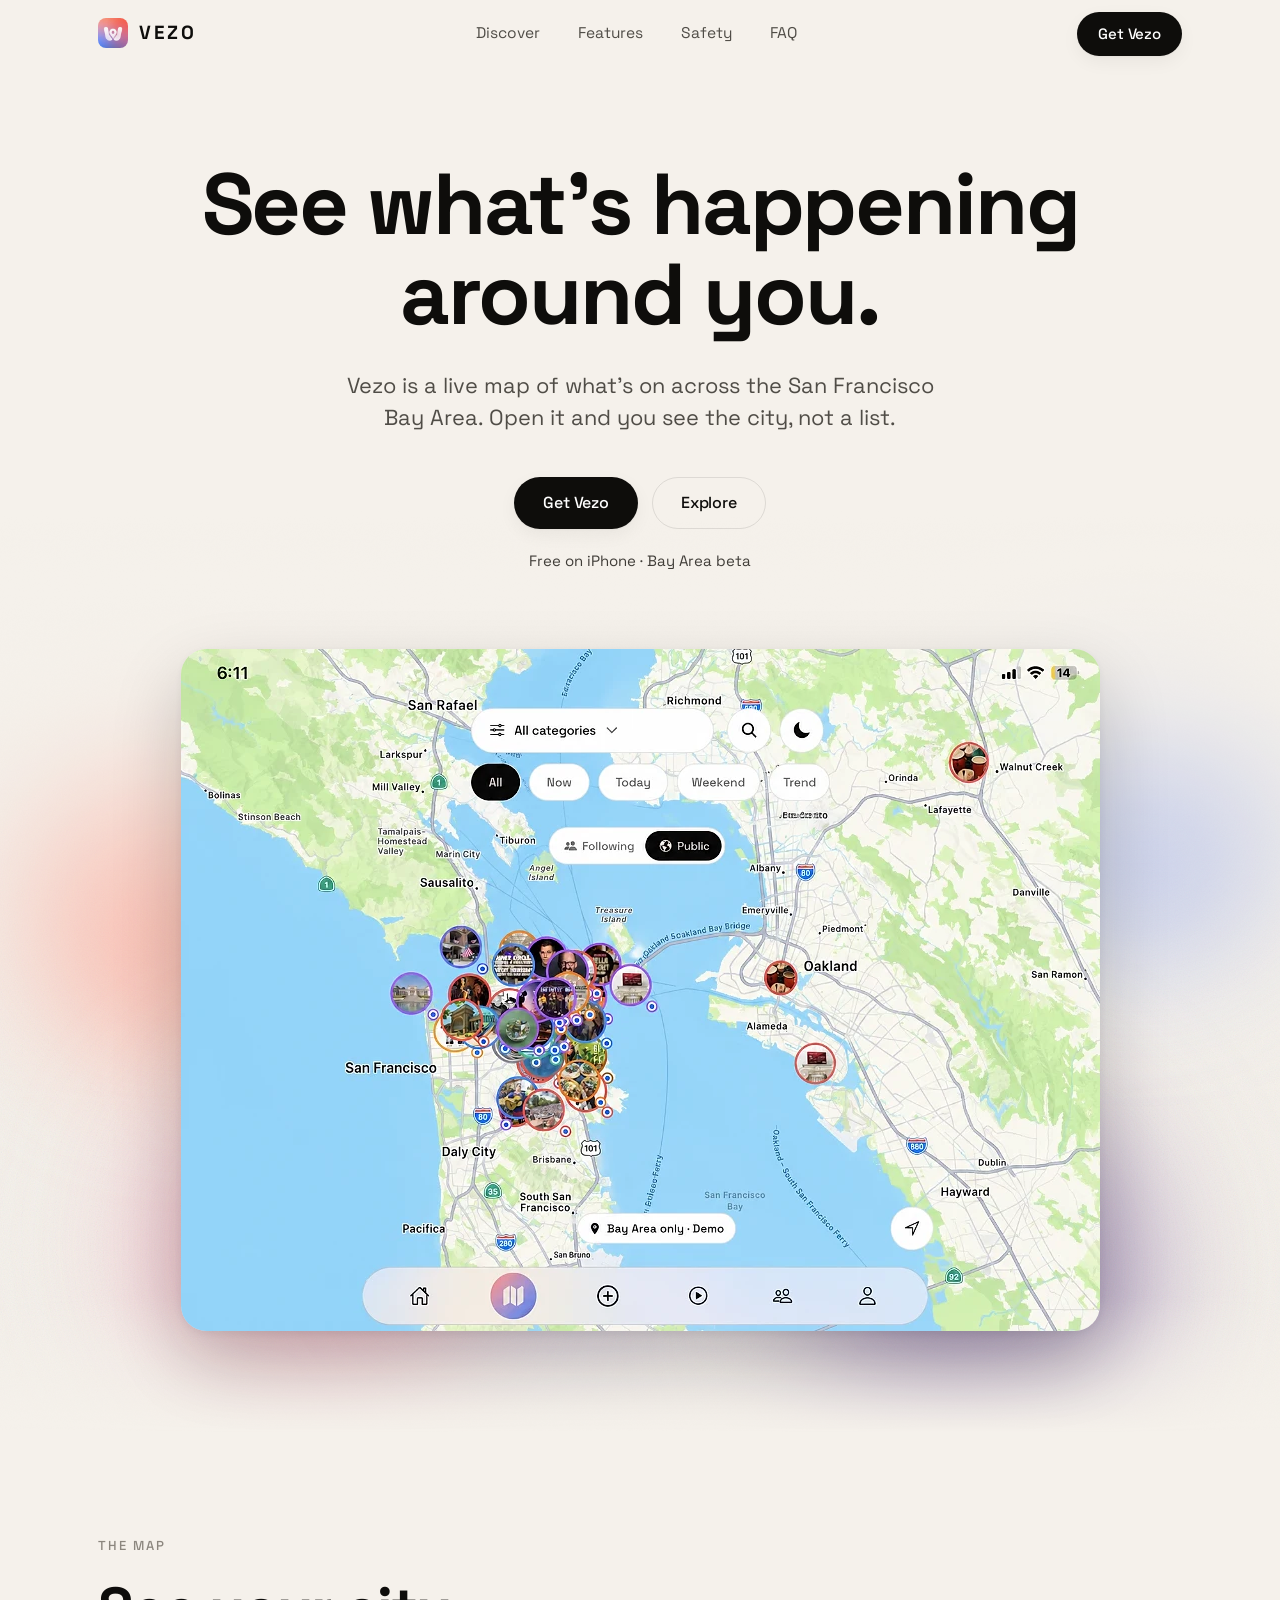
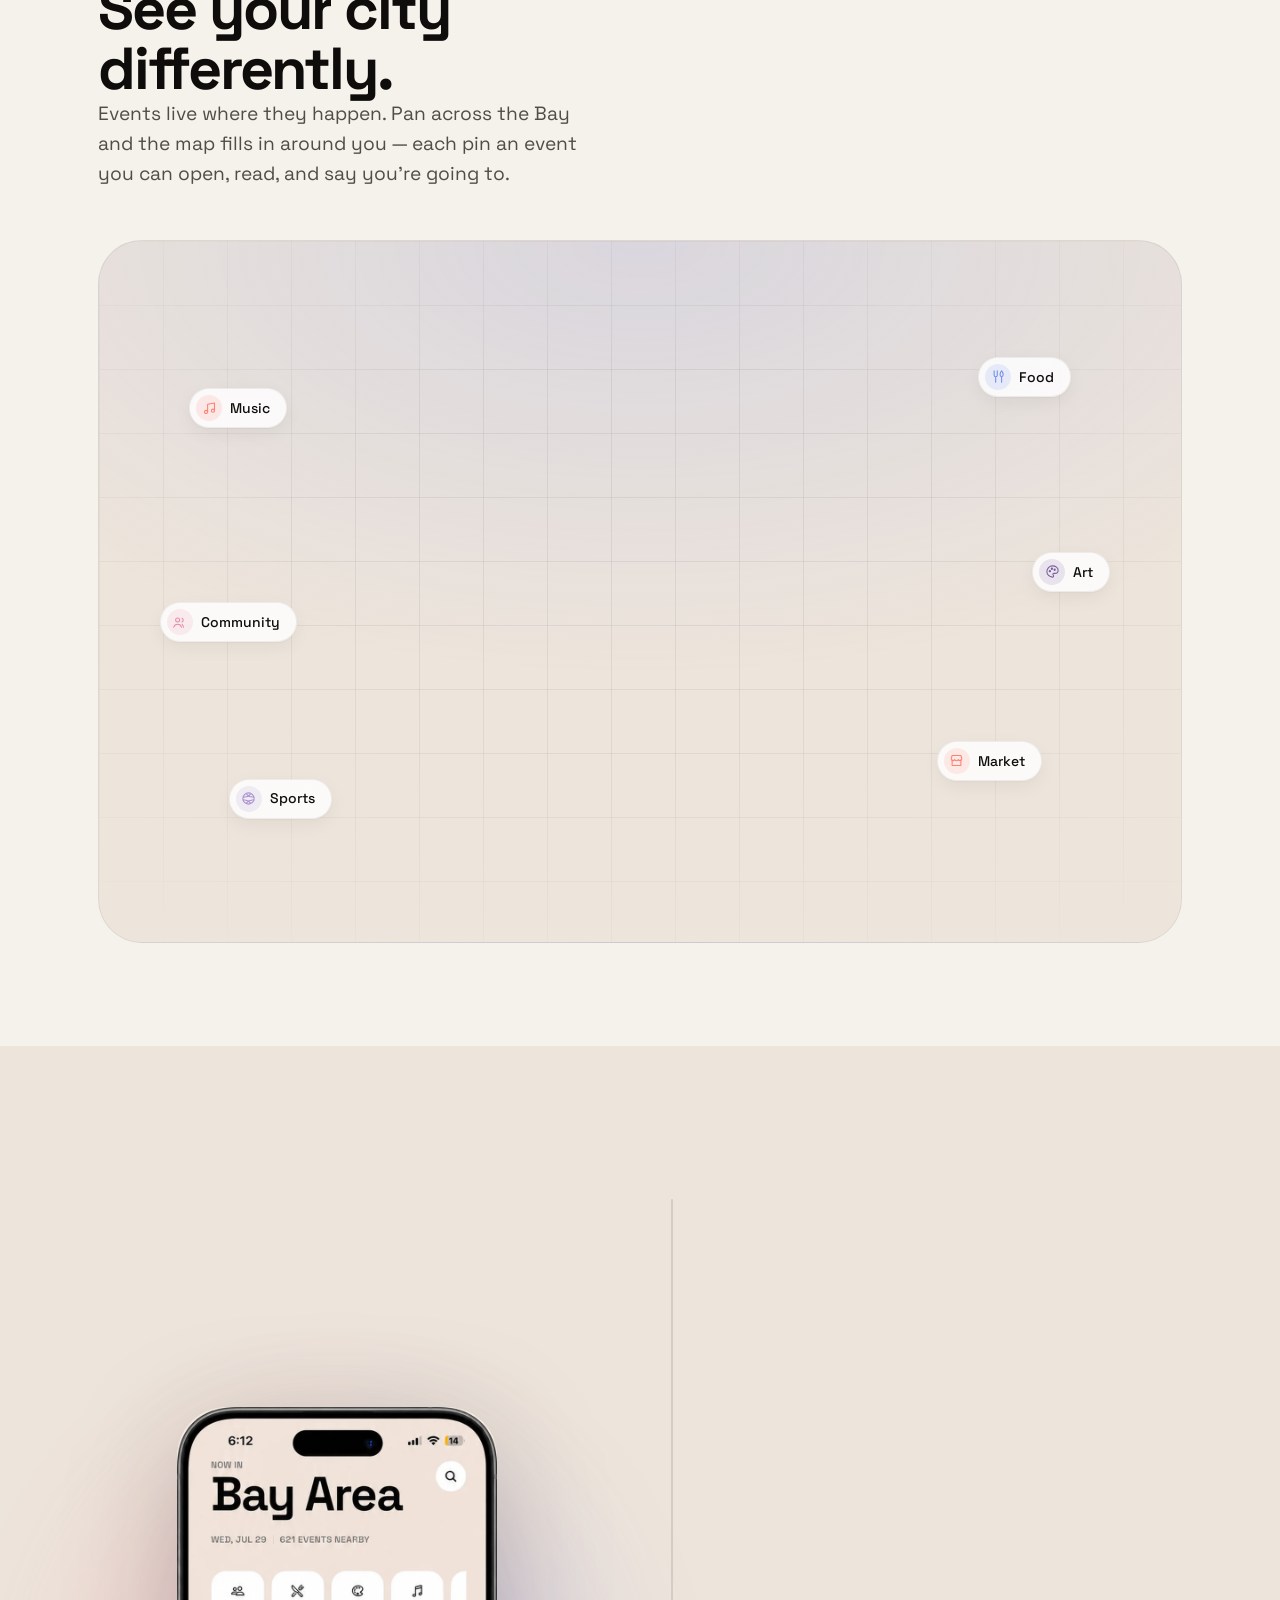
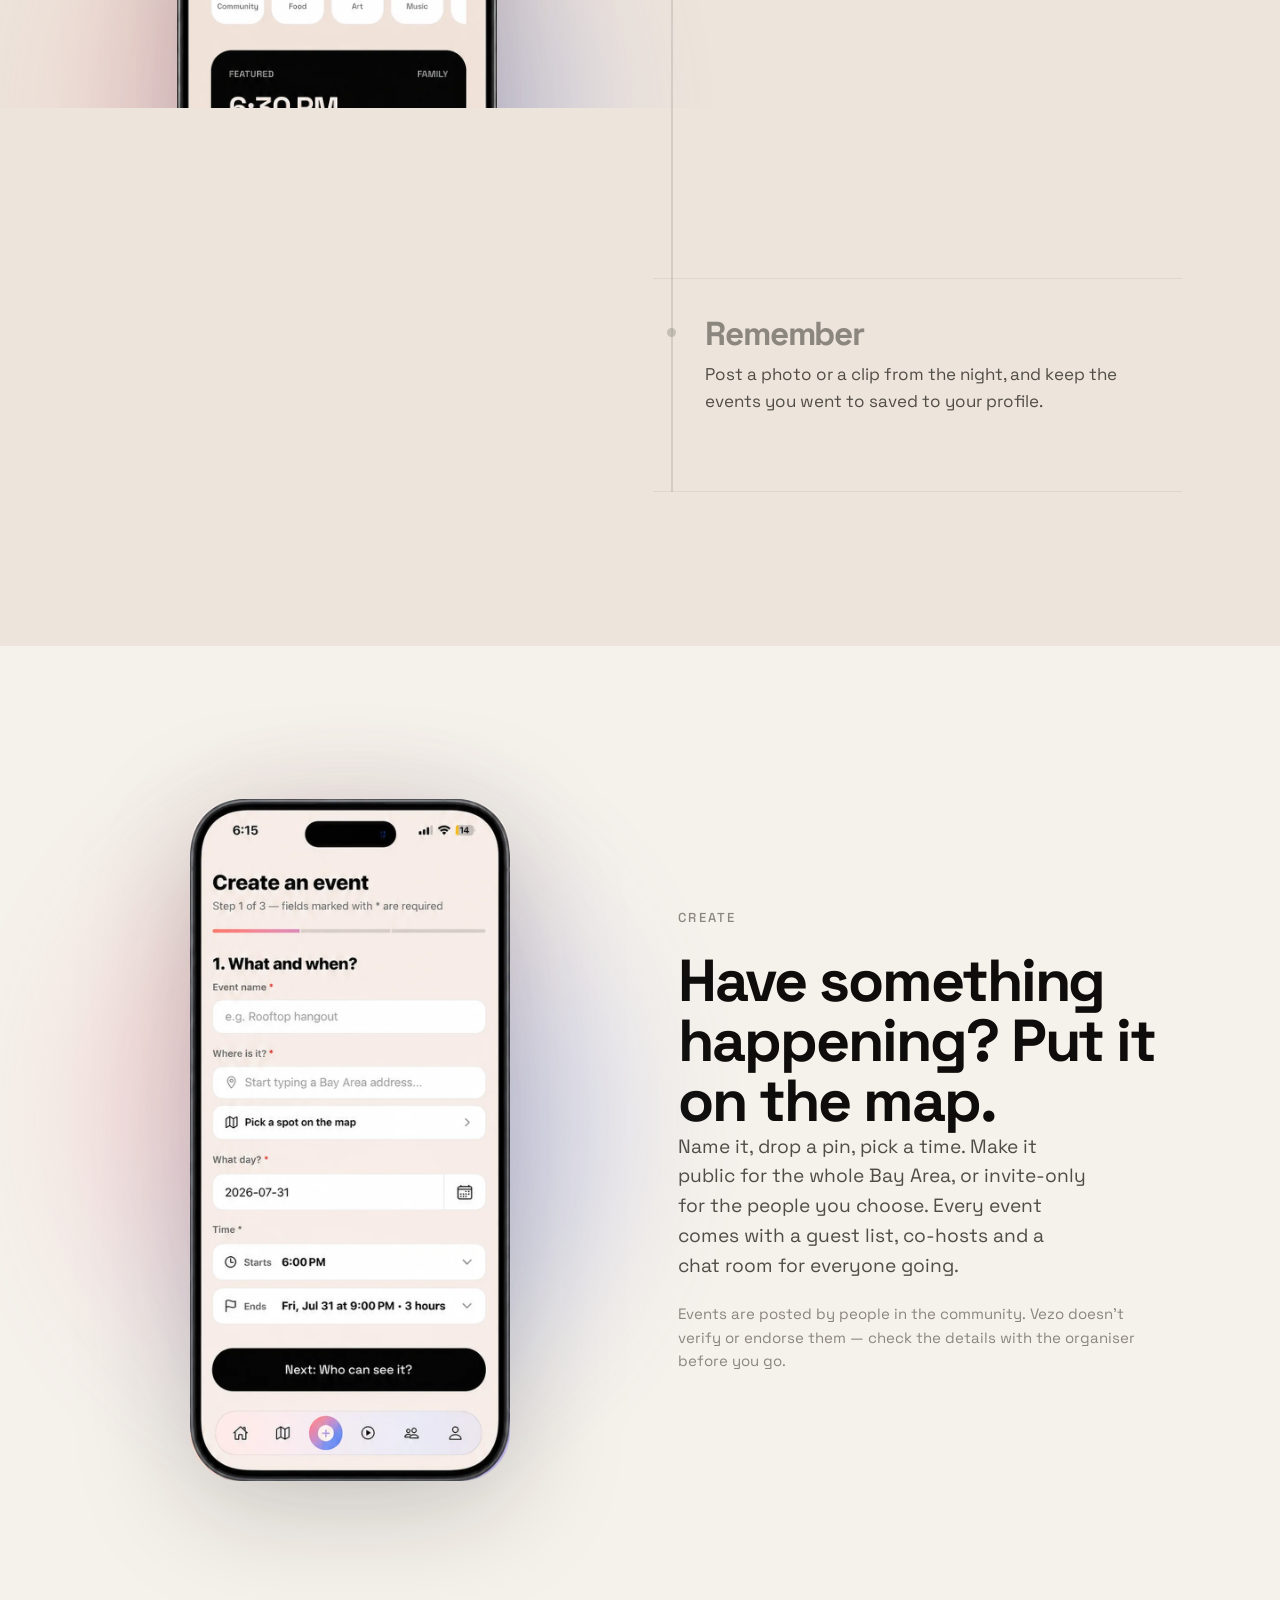
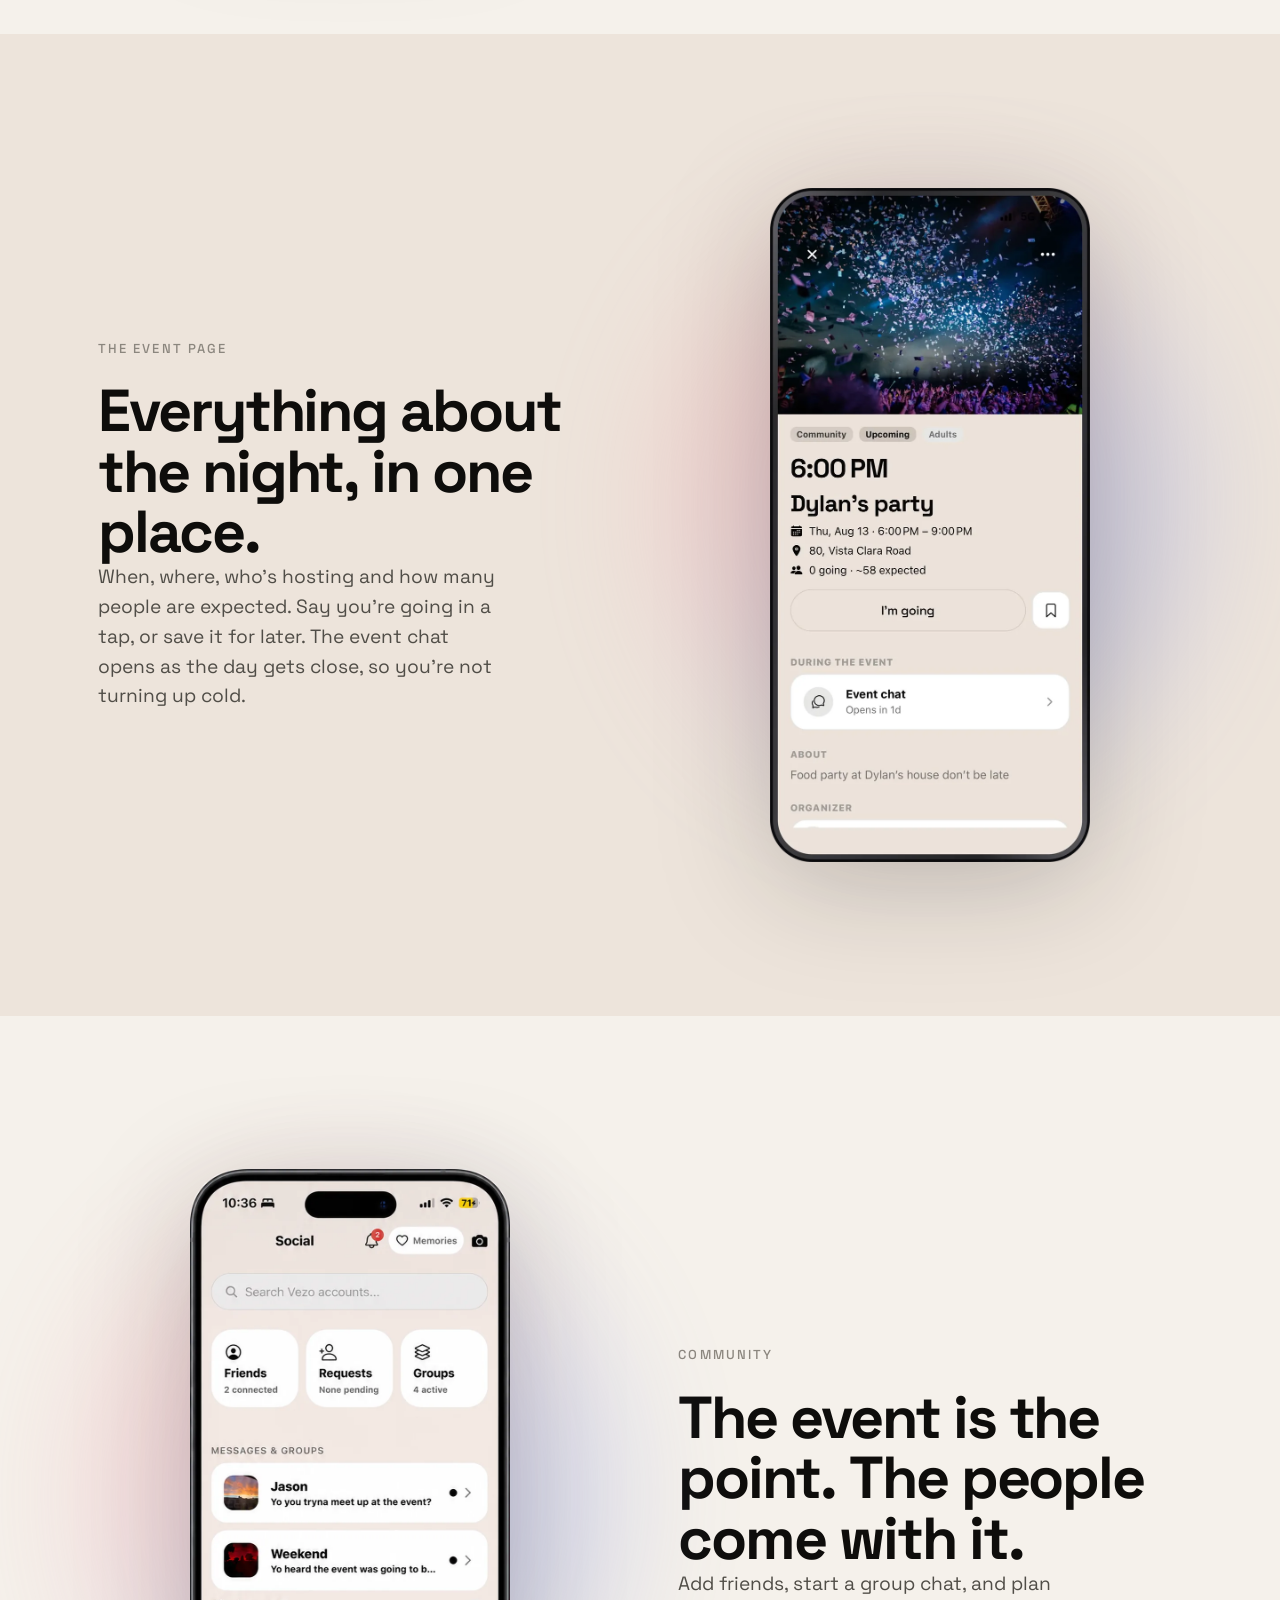
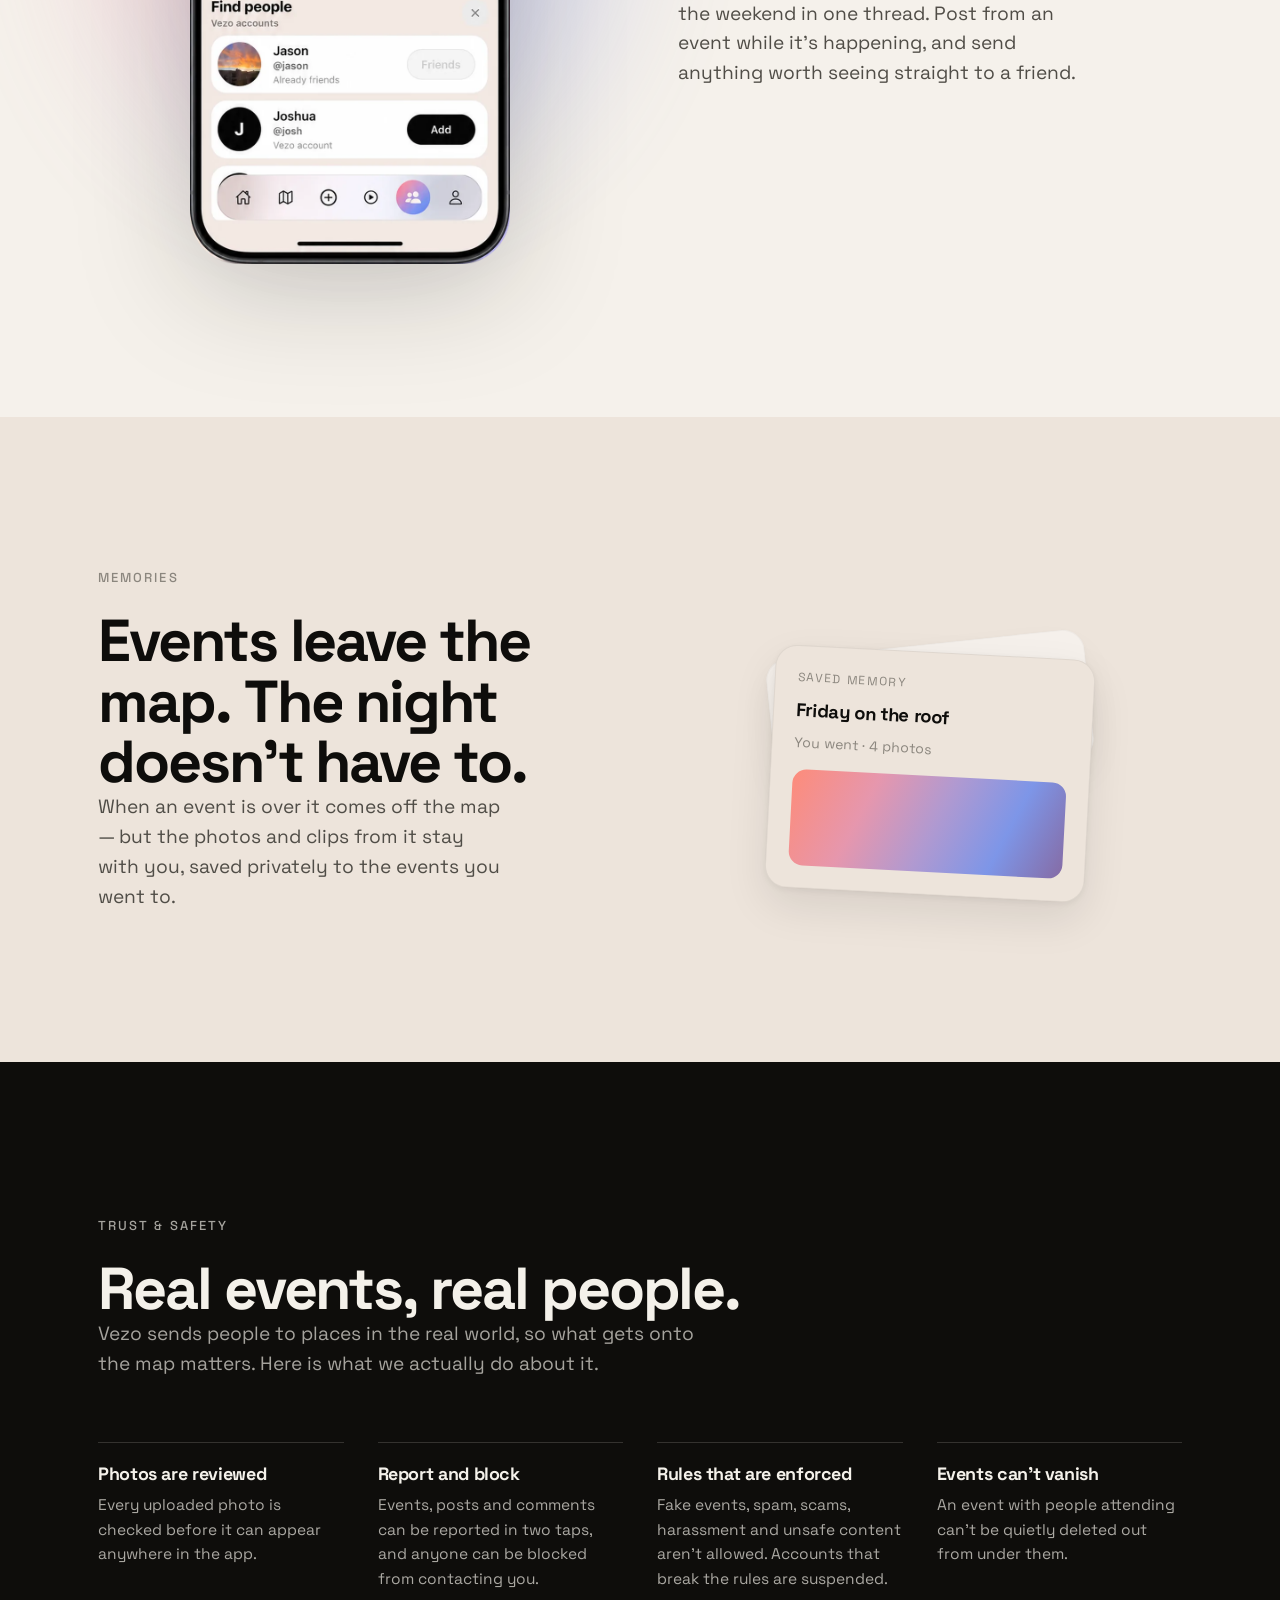
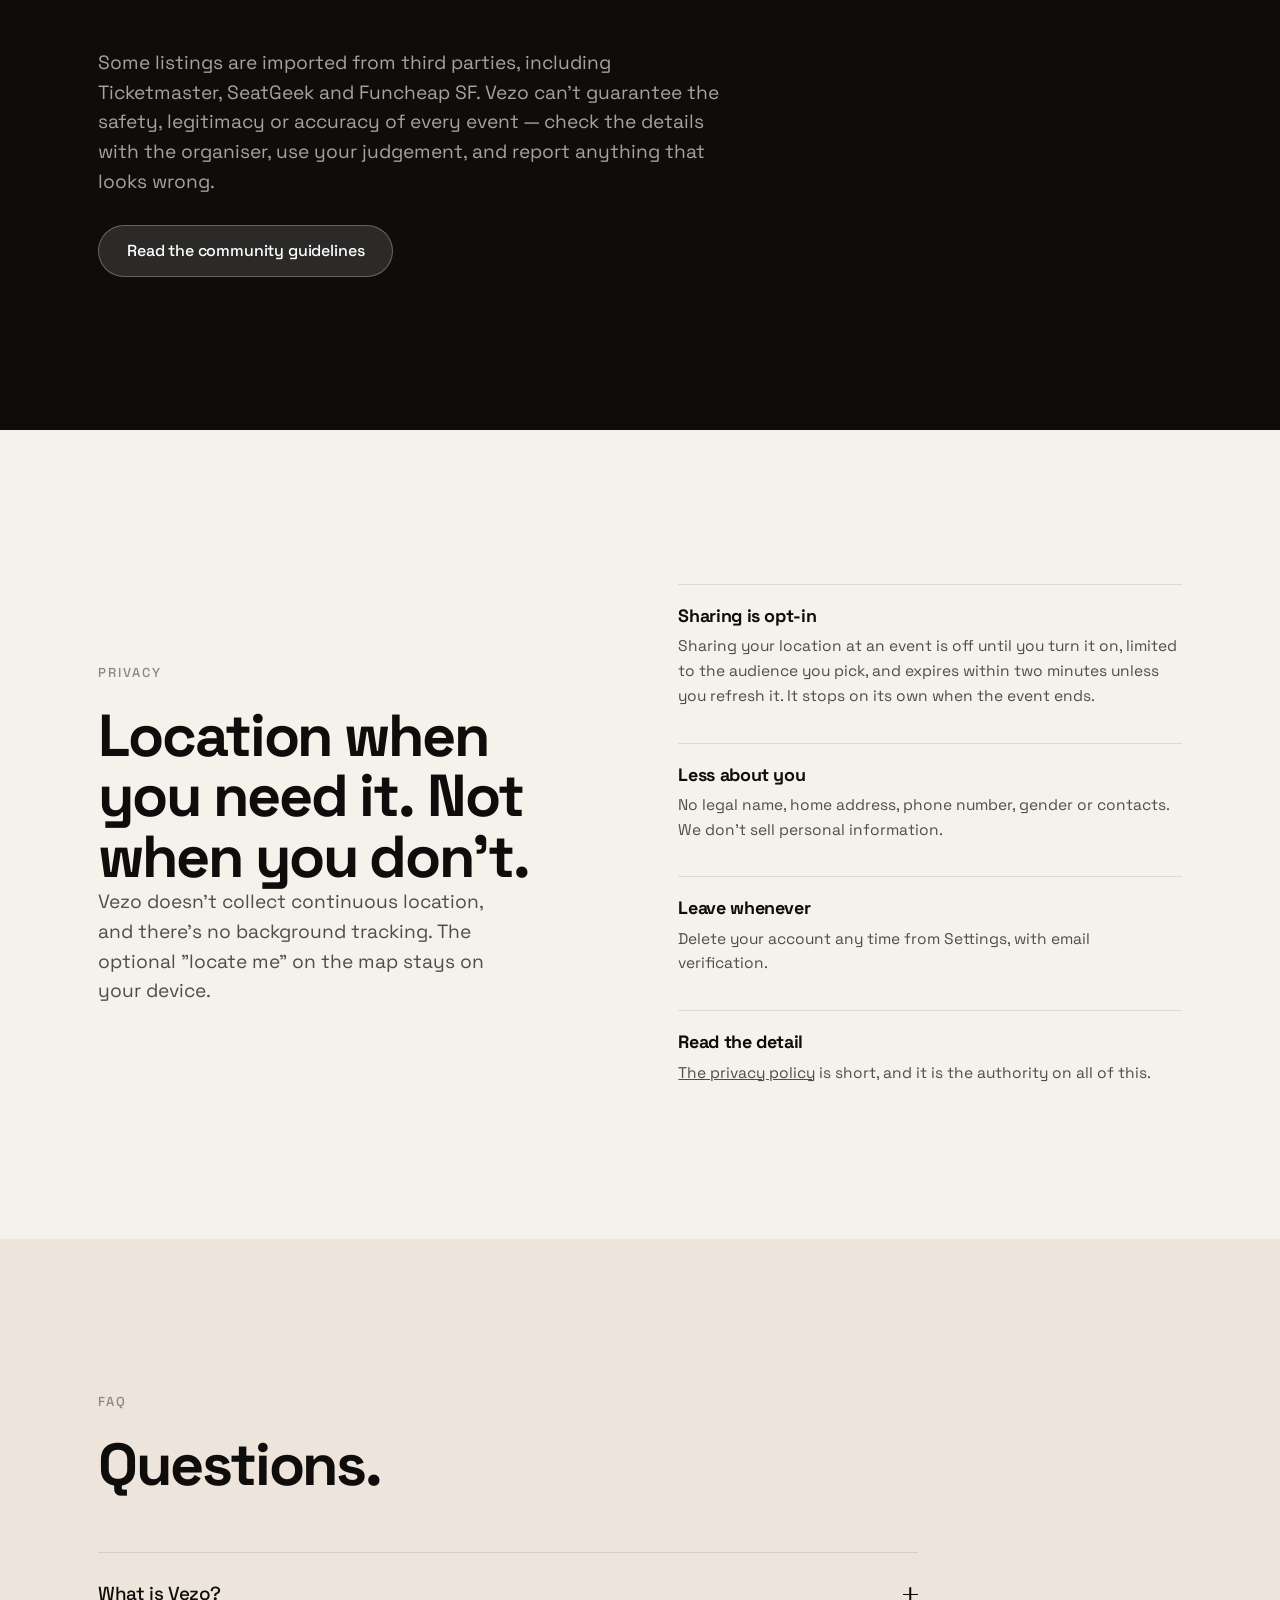
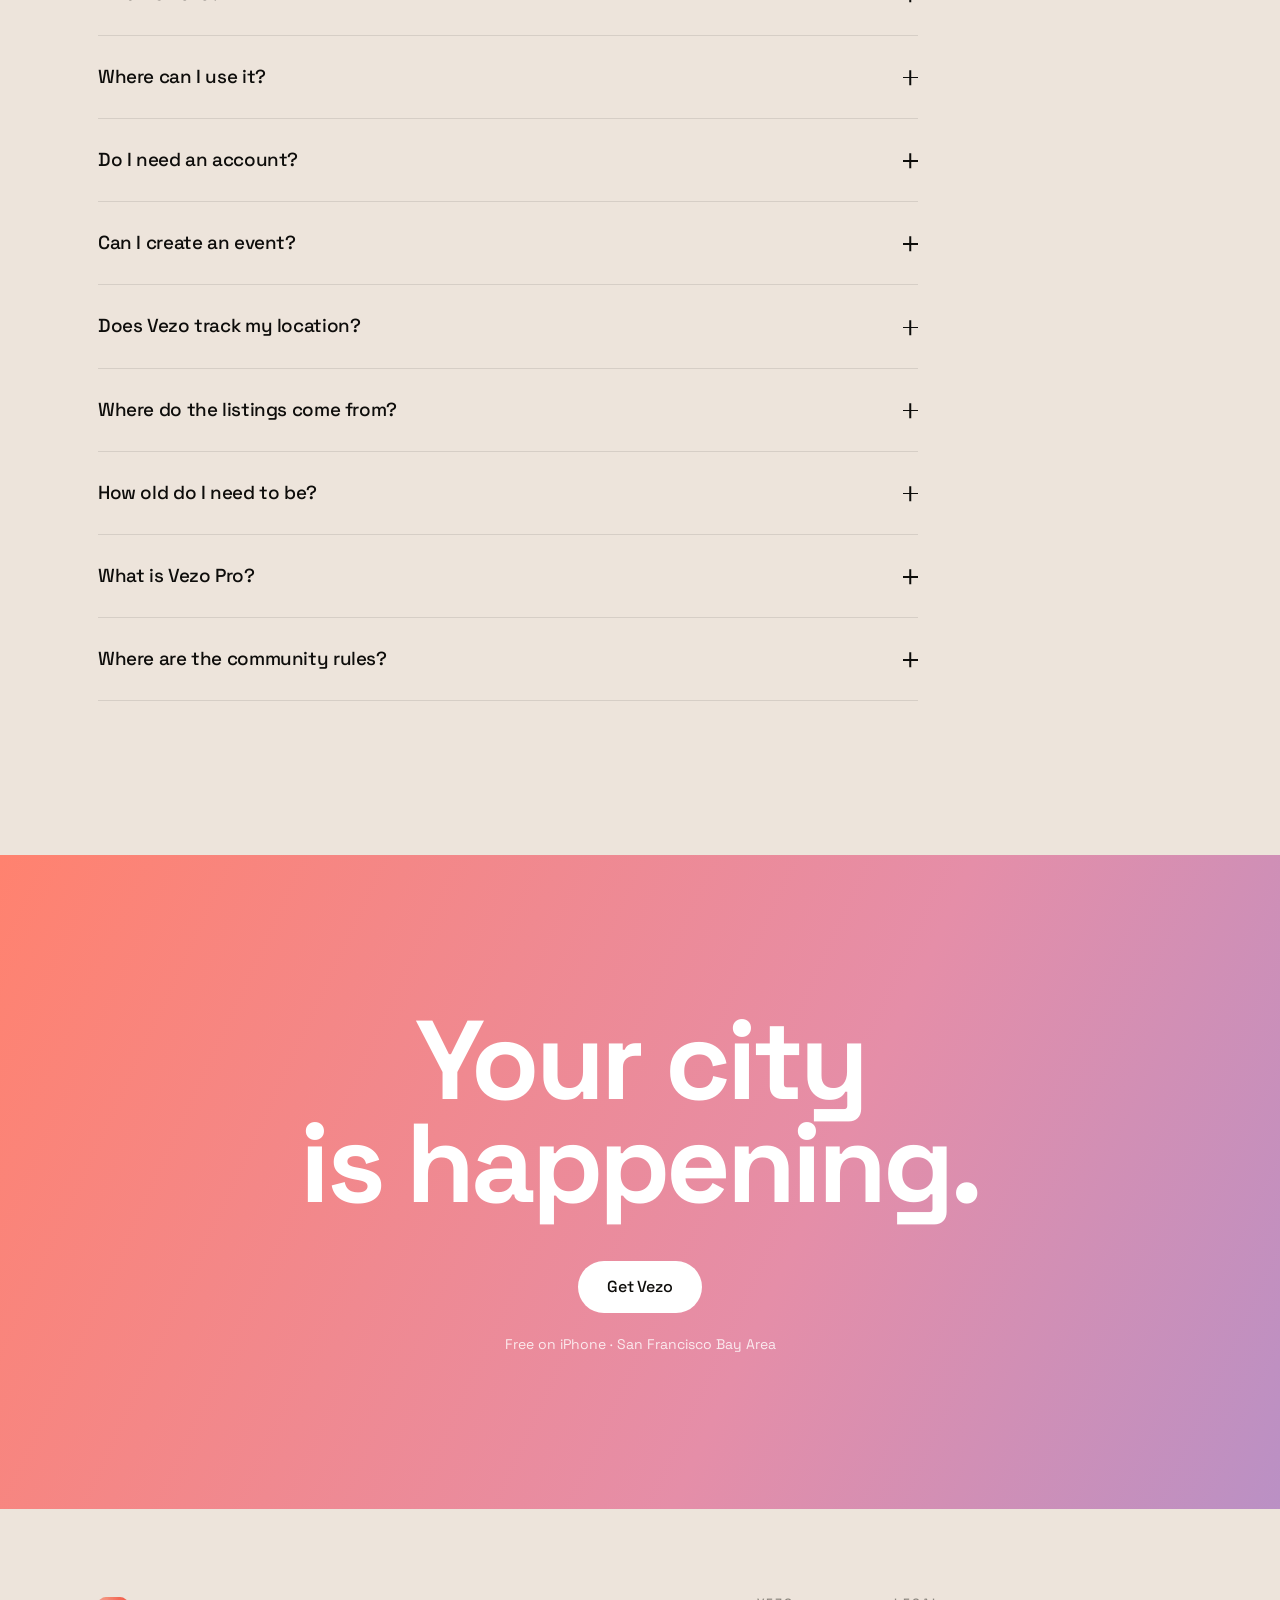
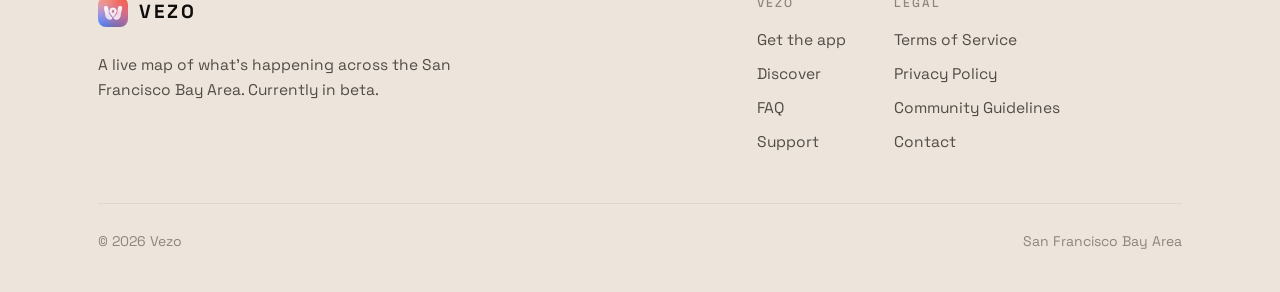
==== commit f9f81f0c: "Markers respond to nearness, and headings arrive a word at a time Three things, all aimed at the sam" ====
--- a/index.html
+++ b/index.html
@@ -249,7 +249,7 @@
   </div>
 
   <div class="wrap hero__inner" data-stagger="0.09">
-    <h1 class="hero__title" data-reveal="rise">See what's happening around you.</h1>
+    <h1 class="hero__title" data-reveal="rise" data-split>See what's happening around you.</h1>
 
     <p class="lead hero__lead" data-reveal>
       Vezo is a live map of what's on across the San Francisco Bay Area.
@@ -290,14 +290,14 @@
   <div class="wrap">
     <header class="section-head" data-stagger="0.08">
       <p class="eyebrow" data-reveal>The map</p>
-      <h2 class="h2" data-reveal="rise">See your city differently.</h2>
+      <h2 class="h2" data-reveal="rise" data-split>See your city differently.</h2>
       <p class="lead lead--wide" data-reveal>
         Events live where they happen. Pan across the Bay and the map fills in
         around you — each pin an event you can open, read, and say you're going to.
       </p>
     </header>
 
-    <div class="mapscene" data-reveal="media">
+    <div class="mapscene" data-reveal="media" data-proximity>
       <div class="mapscene__grid" aria-hidden="true"></div>
 
       <!-- Real categories from the app, not decoration, so they are a list
@@ -371,7 +371,7 @@
   <div class="wrap loop">
     <div class="loop__sticky" data-stagger="0.08">
       <p class="eyebrow" data-reveal>How it works</p>
-      <h2 class="h2" data-reveal="rise">From a pin to a night out.</h2>
+      <h2 class="h2" data-reveal="rise" data-split>From a pin to a night out.</h2>
       <div class="device-stage" data-reveal style="--d: 0.12s; margin-top: clamp(28px, 4vw, 44px)">
         <img
           class="phone"
@@ -382,7 +382,7 @@
       </div>
     </div>
 
-    <ol class="loop__steps" data-stagger="0.1">
+    <ol class="loop__steps" data-stagger="0.1" data-progress>
       <li class="loop__step" data-step data-reveal="right">
         <h3>Discover</h3>
         <p>Open the map and see what's on near you, right now or later this week.</p>
@@ -408,7 +408,7 @@
   <div class="wrap split split--reverse">
     <div class="split__body" data-stagger="0.08">
       <p class="eyebrow" data-reveal>Create</p>
-      <h2 class="h2" data-reveal="rise">Have something happening? Put it on the map.</h2>
+      <h2 class="h2" data-reveal="rise" data-split>Have something happening? Put it on the map.</h2>
       <p class="lead" data-reveal>
         Name it, drop a pin, pick a time. Make it public for the whole Bay Area,
         or invite-only for the people you choose. Every event comes with a guest
@@ -436,7 +436,7 @@
   <div class="wrap split">
     <div class="split__body" data-stagger="0.08">
       <p class="eyebrow" data-reveal>The event page</p>
-      <h2 class="h2" data-reveal="rise">Everything about the night, in one place.</h2>
+      <h2 class="h2" data-reveal="rise" data-split>Everything about the night, in one place.</h2>
       <p class="lead" data-reveal>
         When, where, who's hosting and how many people are expected. Say you're
         going in a tap, or save it for later. The event chat opens as the day
@@ -460,7 +460,7 @@
   <div class="wrap split split--reverse">
     <div class="split__body" data-stagger="0.08">
       <p class="eyebrow" data-reveal>Community</p>
-      <h2 class="h2" data-reveal="rise">The event is the point. The people come with it.</h2>
+      <h2 class="h2" data-reveal="rise" data-split>The event is the point. The people come with it.</h2>
       <p class="lead" data-reveal>
         Add friends, start a group chat, and plan the weekend in one thread.
         Post from an event while it's happening, and send anything worth seeing
@@ -484,7 +484,7 @@
   <div class="wrap split">
     <div class="split__body" data-stagger="0.08">
       <p class="eyebrow" data-reveal>Memories</p>
-      <h2 class="h2" data-reveal="rise">Events leave the map. The night doesn't have to.</h2>
+      <h2 class="h2" data-reveal="rise" data-split>Events leave the map. The night doesn't have to.</h2>
       <p class="lead" data-reveal>
         When an event is over it comes off the map — but the photos and clips
         from it stay with you, saved privately to the events you went to.
@@ -511,7 +511,7 @@
 <section class="section section--dark" id="safety">
   <div class="wrap">
     <p class="eyebrow" data-reveal>Trust &amp; safety</p>
-    <h2 class="h2" data-reveal="rise">Real events, real people.</h2>
+    <h2 class="h2" data-reveal="rise" data-split>Real events, real people.</h2>
     <p class="lead lead--wide" data-reveal>
       Vezo sends people to places in the real world, so what gets onto the map
       matters. Here is what we actually do about it.
@@ -554,7 +554,7 @@
   <div class="wrap split">
     <div class="split__body" data-stagger="0.08">
       <p class="eyebrow" data-reveal>Privacy</p>
-      <h2 class="h2" data-reveal="rise">Location when you need it. Not when you don't.</h2>
+      <h2 class="h2" data-reveal="rise" data-split>Location when you need it. Not when you don't.</h2>
       <p class="lead" data-reveal>
         Vezo doesn't collect continuous location, and there's no background
         tracking. The optional "locate me" on the map stays on your device.
@@ -586,7 +586,7 @@
 <section class="section section--warm" id="faq">
   <div class="wrap">
     <p class="eyebrow" data-reveal>FAQ</p>
-    <h2 class="h2" data-reveal="rise">Questions.</h2>
+    <h2 class="h2" data-reveal="rise" data-split>Questions.</h2>
 
     <div class="faq" data-reveal data-stagger="0.05">
       <details class="faq__item" data-reveal="pop">
@@ -659,7 +659,7 @@
 <!-- ==================== 11. Final CTA ================================= -->
 <section class="section cta">
   <div class="wrap">
-    <h2 class="cta__title" data-reveal="rise">Your city<br />is happening.</h2>
+    <h2 class="cta__title" data-reveal="rise" data-split>Your city<br />is happening.</h2>
     <a class="btn btn--light" href="https://apps.apple.com/us/app/vezoo/id6790893049" data-reveal="pop">Get Vezo</a>
     <p class="cta__note" data-reveal style="--d: 0.16s">Free on iPhone · San Francisco Bay Area</p>
   </div>
--- a/assets/css/site.css
+++ b/assets/css/site.css
@@ -627,42 +627,41 @@
   border-radius: 50%;
   color: var(--c, var(--g4));
   background: color-mix(in srgb, var(--c, var(--g4)) 15%, transparent);
-  transition: background-color 0.4s var(--ease), transform 0.5s var(--ease);
 }
 
 .pin__icon svg { width: 15px; height: 15px; }
 
-/* Hover: the marker lifts and takes its category colour, and — the part that
-   makes it read as a map rather than a row of chips — every other marker
-   recedes, so the one under the cursor is briefly the only category on the
-   Bay. */
-@media (hover: hover) {
-  .pin {
-    transition:
-      opacity 0.45s var(--ease),
-      transform 0.45s cubic-bezier(0.34, 1.4, 0.64, 1),
-      box-shadow 0.45s var(--ease),
-      background-color 0.45s var(--ease);
-  }
-
-  .mapscene:hover .pin.is-in { opacity: 0.45; }
-
-  .mapscene .pin.is-in:hover {
-    opacity: 1;
-    transform: translateY(-4px) scale(1.08);
-    background: #fff;
-    box-shadow:
-      0 2px 6px rgba(14, 13, 11, 0.10),
-      0 14px 30px rgba(14, 13, 11, 0.16),
-      0 0 0 1.5px color-mix(in srgb, var(--c, var(--g4)) 45%, transparent);
-    z-index: 5;
-  }
-
-  .pin:hover .pin__icon {
-    background: var(--c, var(--g4));
-    color: #fff;
-    transform: scale(1.08);
-  }
+/* --- Proximity ------------------------------------------------------------
+   --near is written by site.js every frame: 0 when the pointer is far, 1 when
+   it is on the marker, eased in between. Everything below interpolates off
+   that single number, so the markers wake up as the pointer approaches rather
+   than snapping the moment it lands on one.
+
+   Deliberately no transitions on these properties. --near is already smoothed
+   in JS, and a CSS transition on top would lag behind a value that has
+   changed again before it finishes. */
+.pin.is-in {
+  transform:
+    translateY(calc(var(--near, 0) * -7px))
+    scale(calc(1 + var(--near, 0) * 0.09));
+  background: color-mix(in srgb, #fff calc(82% + var(--near, 0) * 18%), transparent);
+  box-shadow:
+    var(--shadow-sm),
+    0 calc(var(--near, 0) * 16px) calc(var(--near, 0) * 32px) rgba(14, 13, 11, calc(var(--near, 0) * 0.16)),
+    0 0 0 calc(var(--near, 0) * 1.5px) color-mix(in srgb, var(--c, var(--g4)) 45%, transparent);
+  z-index: calc(3 + var(--near, 0) * 3);
+}
+
+.pin.is-in .pin__icon {
+  background: color-mix(in srgb, var(--c, var(--g4)) calc(15% + var(--near, 0) * 85%), transparent);
+  color: color-mix(in srgb, #fff calc(var(--near, 0) * 100%), var(--c, var(--g4)));
+  transform: scale(calc(1 + var(--near, 0) * 0.1));
+}
+
+/* While the pointer is anywhere in the scene the far markers recede, so the
+   ones you are approaching are briefly the only categories on the Bay. */
+.mapscene.is-pointer .pin.is-in {
+  opacity: calc(0.42 + var(--near, 0) * 0.58);
 }
 
 .pin--a { left: 4%; top: 12%; --c: var(--g1); }
@@ -705,7 +704,33 @@
   align-self: start;
 }
 
-.loop__steps { list-style: none; display: grid; gap: 4px; }
+/* The four steps share a rail, and the filled part of it tracks how far you
+   have read. The dots sit on the same axis, so the fill visibly reaches each
+   one as its step becomes the active one. */
+.loop__steps {
+  position: relative;
+  list-style: none;
+  display: grid;
+  gap: 4px;
+  padding-left: 0;
+}
+
+.loop__steps::before,
+.loop__steps::after {
+  content: '';
+  position: absolute;
+  left: 18px;
+  top: 0;
+  width: 2px;
+  border-radius: 2px;
+}
+
+.loop__steps::before { bottom: 0; background: var(--line); }
+
+.loop__steps::after {
+  height: calc(var(--p, 0) * 100%);
+  background: linear-gradient(to bottom, var(--g1), var(--g4));
+}
 
 .loop__step {
   position: relative;
@@ -1098,6 +1123,39 @@
   transform: none;
   filter: none;
   clip-path: inset(-100% -100% -100% -100%);
+}
+
+/* --- Word-by-word headings ------------------------------------------------
+   Each word sits in its own clipped line and rides up out of it. Split by
+   site.js; until that runs the heading is ordinary text, which is also what a
+   crawler and a copy-paste see.
+
+   The mask needs room below the baseline or descenders get sliced, hence the
+   padding/negative-margin pair — the box grows to fit the tail of a "g" while
+   the line still occupies its normal height. */
+.is-split .word {
+  display: inline-block;
+  overflow: hidden;
+  vertical-align: top;
+  padding-bottom: 0.14em;
+  margin-bottom: -0.14em;
+}
+
+.is-split .word__i {
+  display: inline-block;
+  transform: translateY(115%);
+  transition: transform 0.78s cubic-bezier(0.16, 1, 0.3, 1);
+  transition-delay: calc(var(--wi) * 0.042s + var(--d, 0s));
+}
+
+.is-in.is-split .word__i { transform: none; }
+
+/* Splitting supplies the entrance, so the block-level reveal stands down and
+   only the words move. */
+[data-reveal][data-split] {
+  opacity: 1;
+  transform: none;
+  clip-path: none;
 }
 
 /* Without JS nothing would ever get `.is-in`, so the page must not depend on
@@ -1227,6 +1285,14 @@
     clip-path: none !important;
   }
 
+  /* Split words live inside an overflow-hidden mask, so a stranded transform
+     here does not dim them — it hides them completely. */
+  .is-split .word__i { transform: none !important; }
+
+  /* Proximity is skipped entirely in JS, but the markers still resolve their
+     transform through --near, so pin it at rest. */
+  .pin.is-in { transform: none !important; }
+
   .memory__card--live { transform: rotate(-3deg) !important; opacity: 1 !important; }
   .memory__card--saved { transform: translateY(30px) rotate(3deg) !important; }
   .hero__map { transform: none !important; }
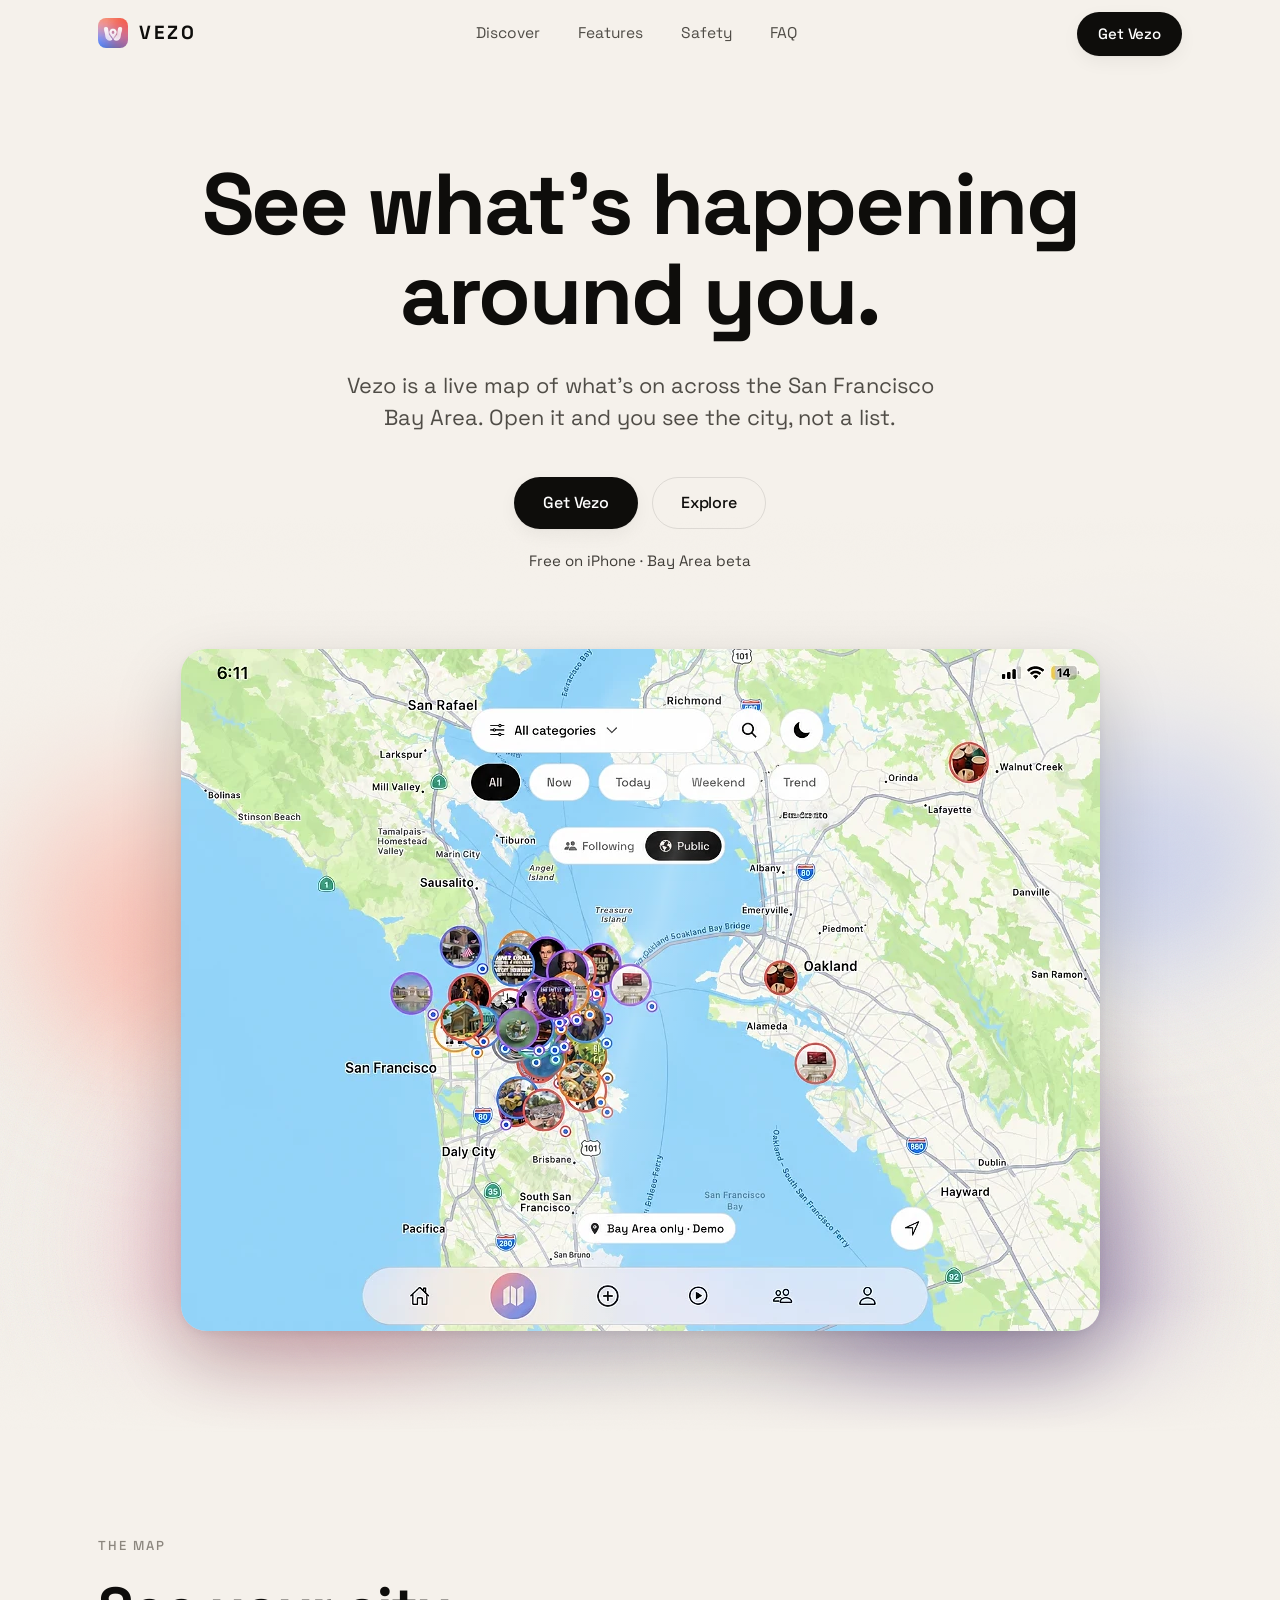
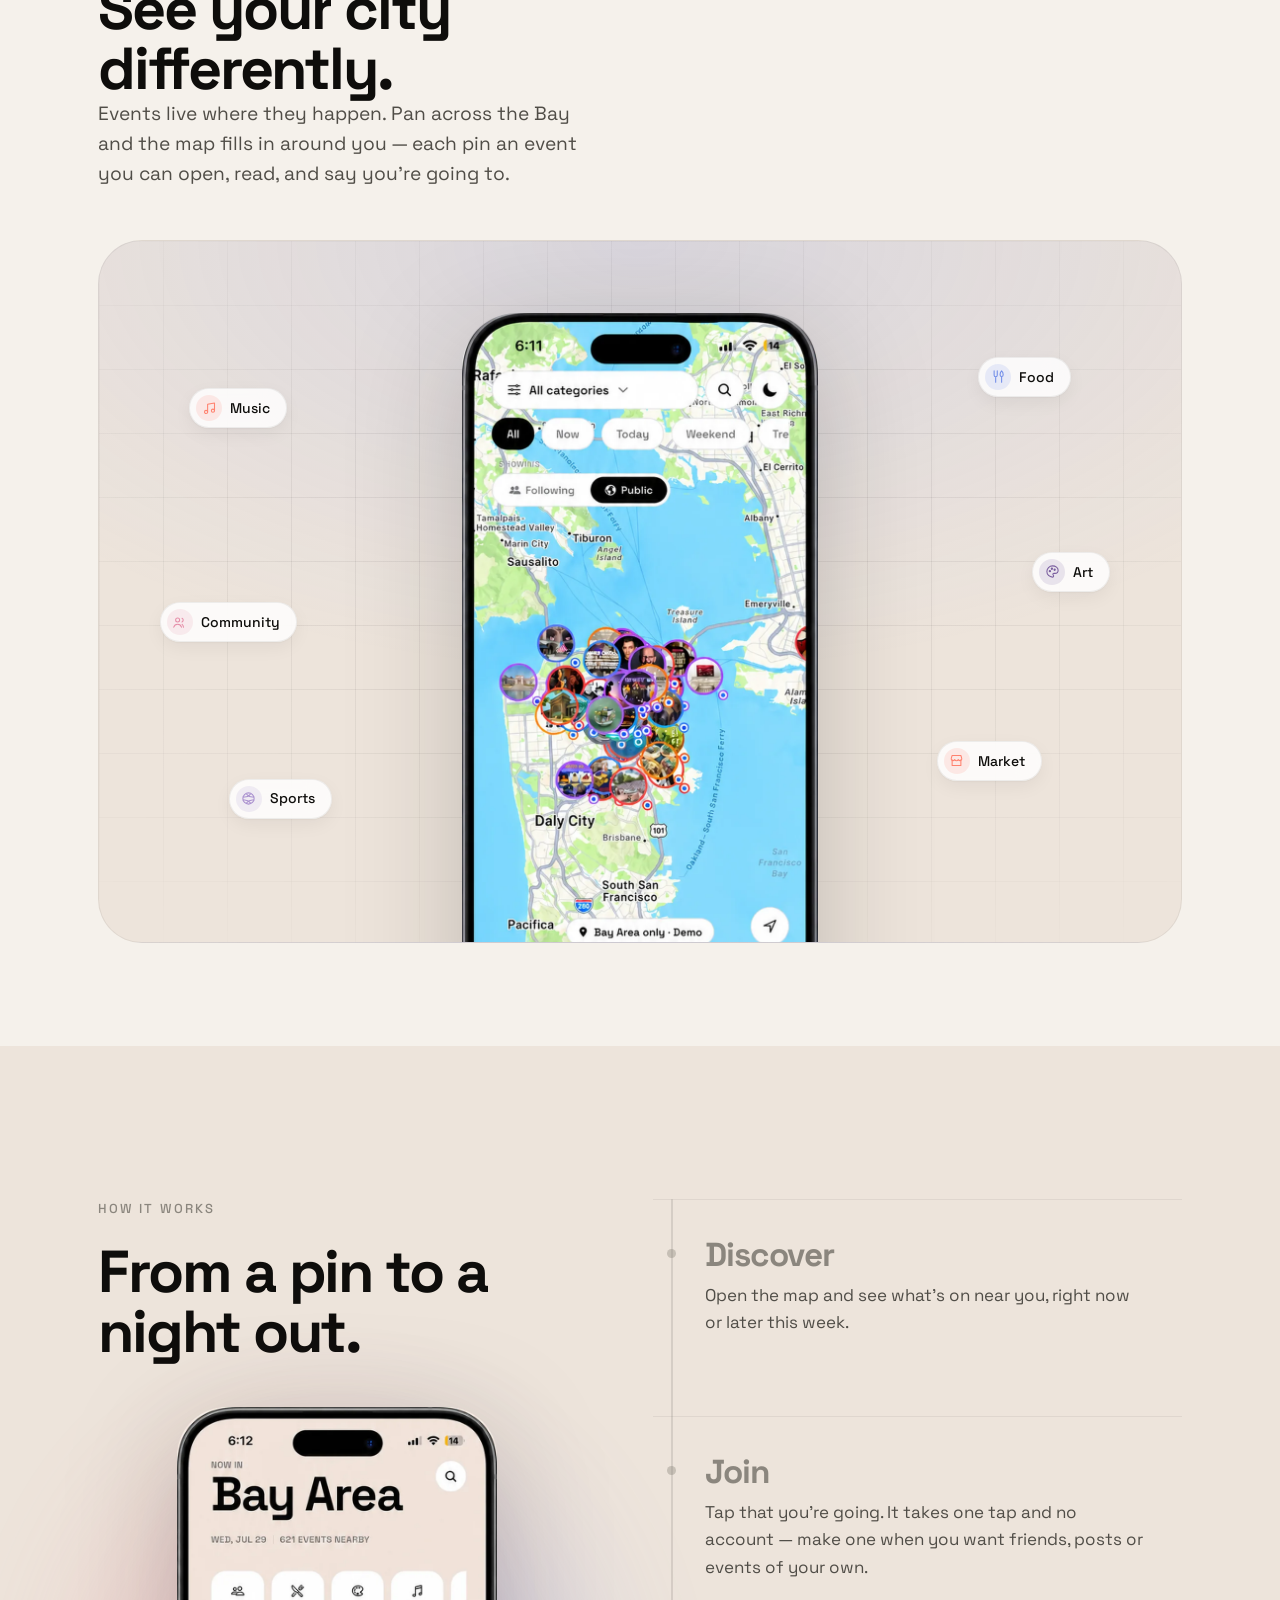
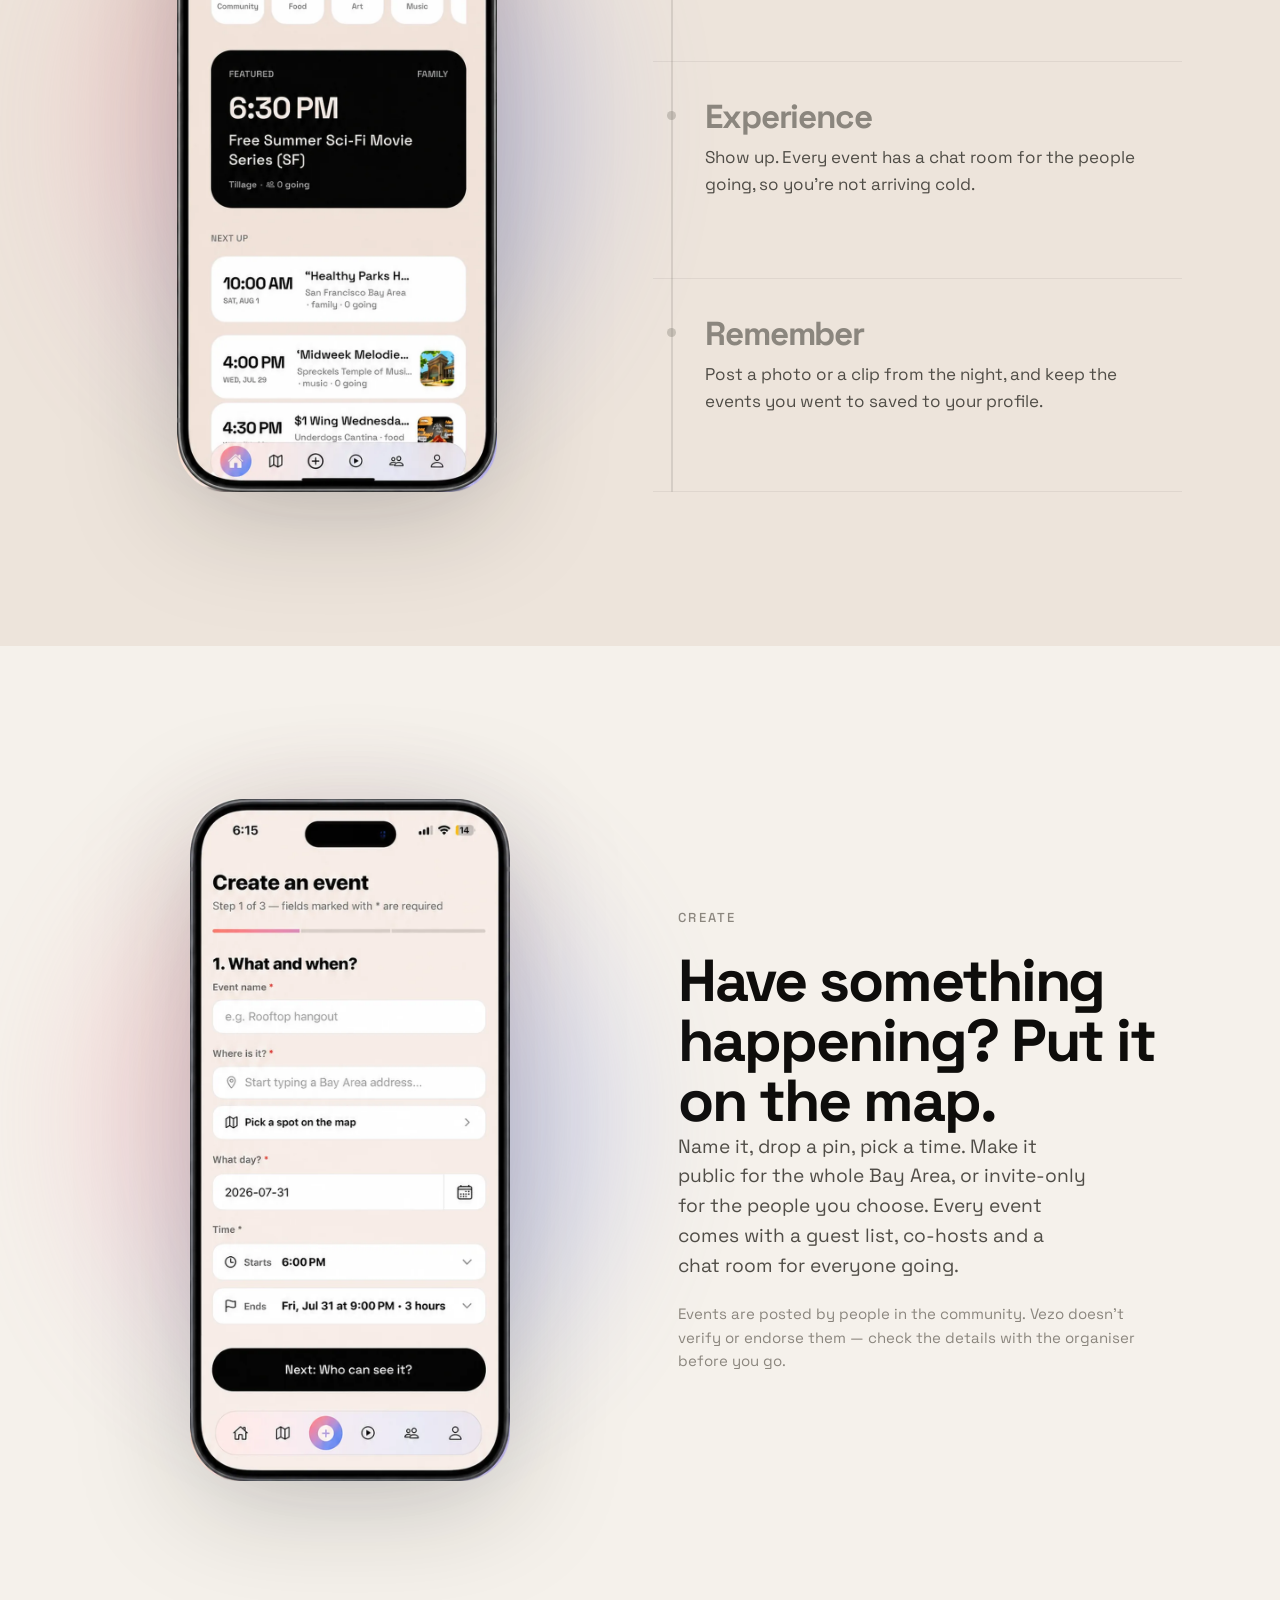
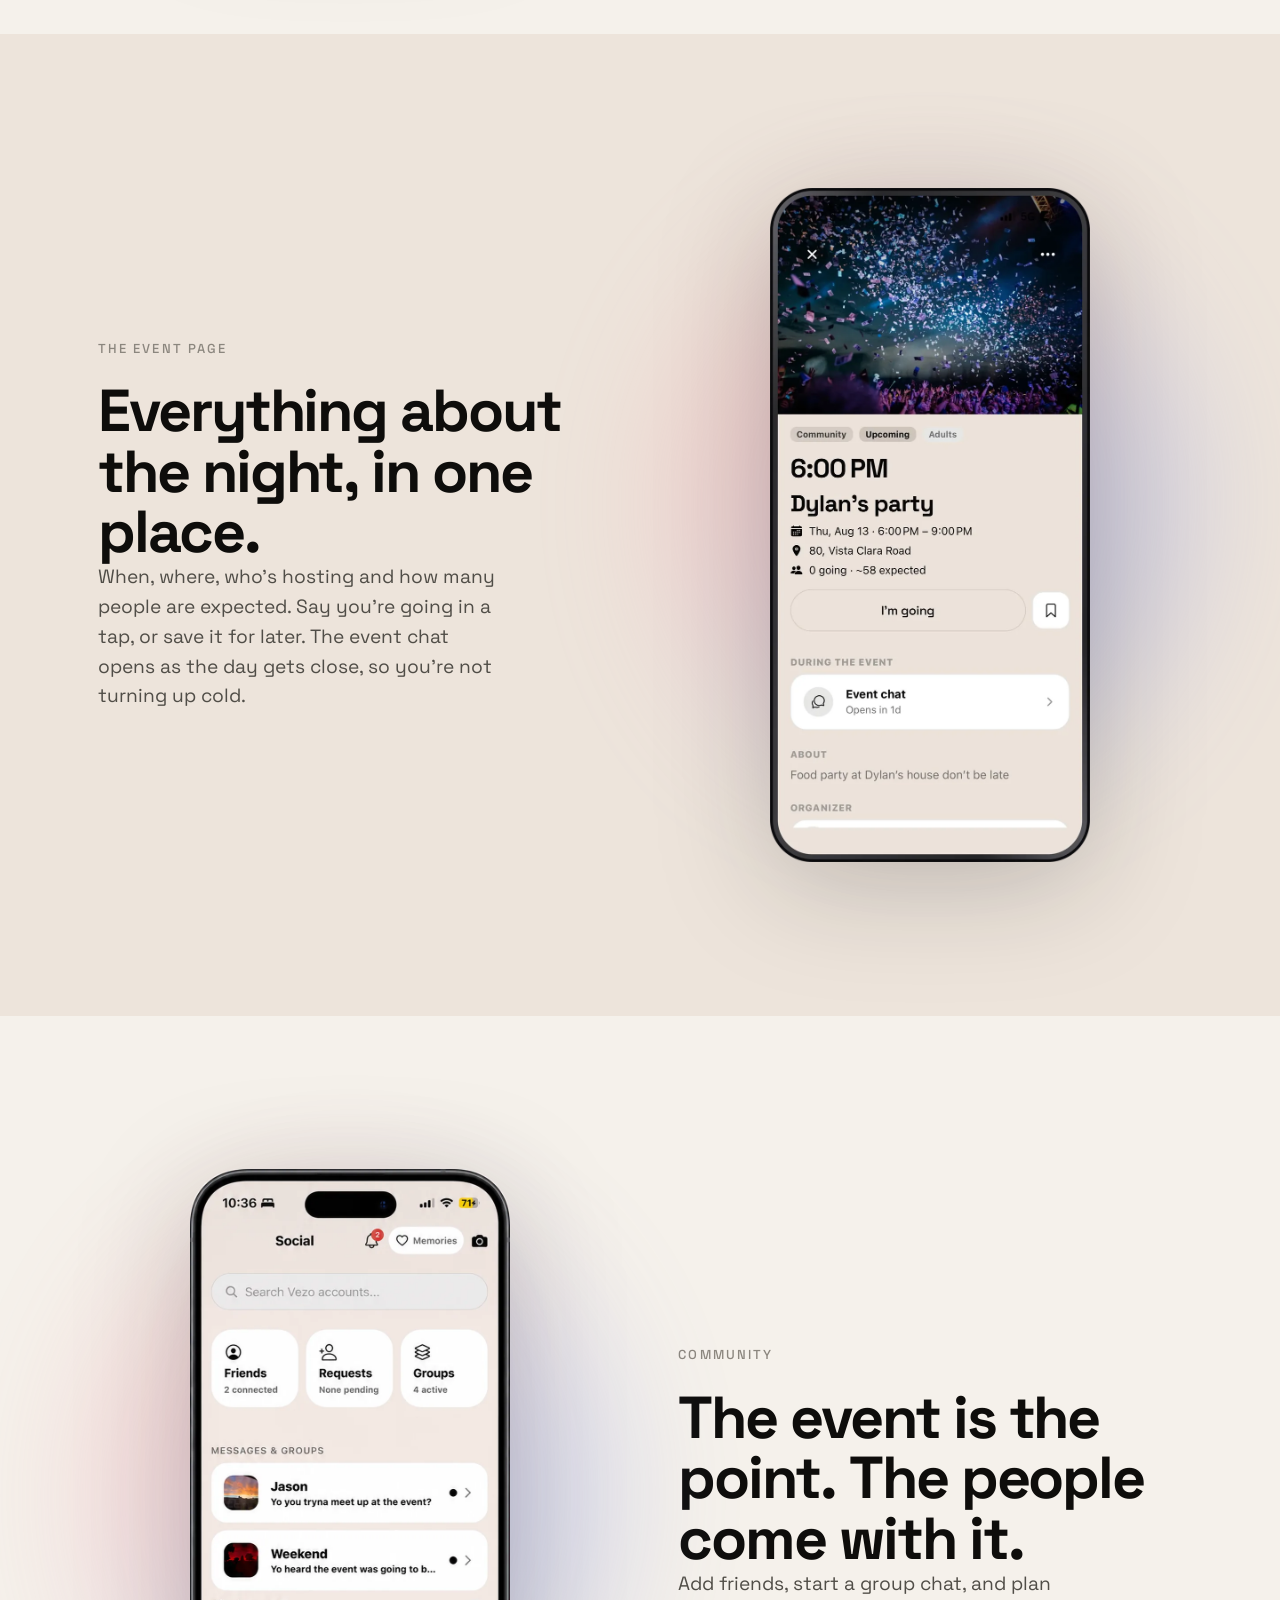
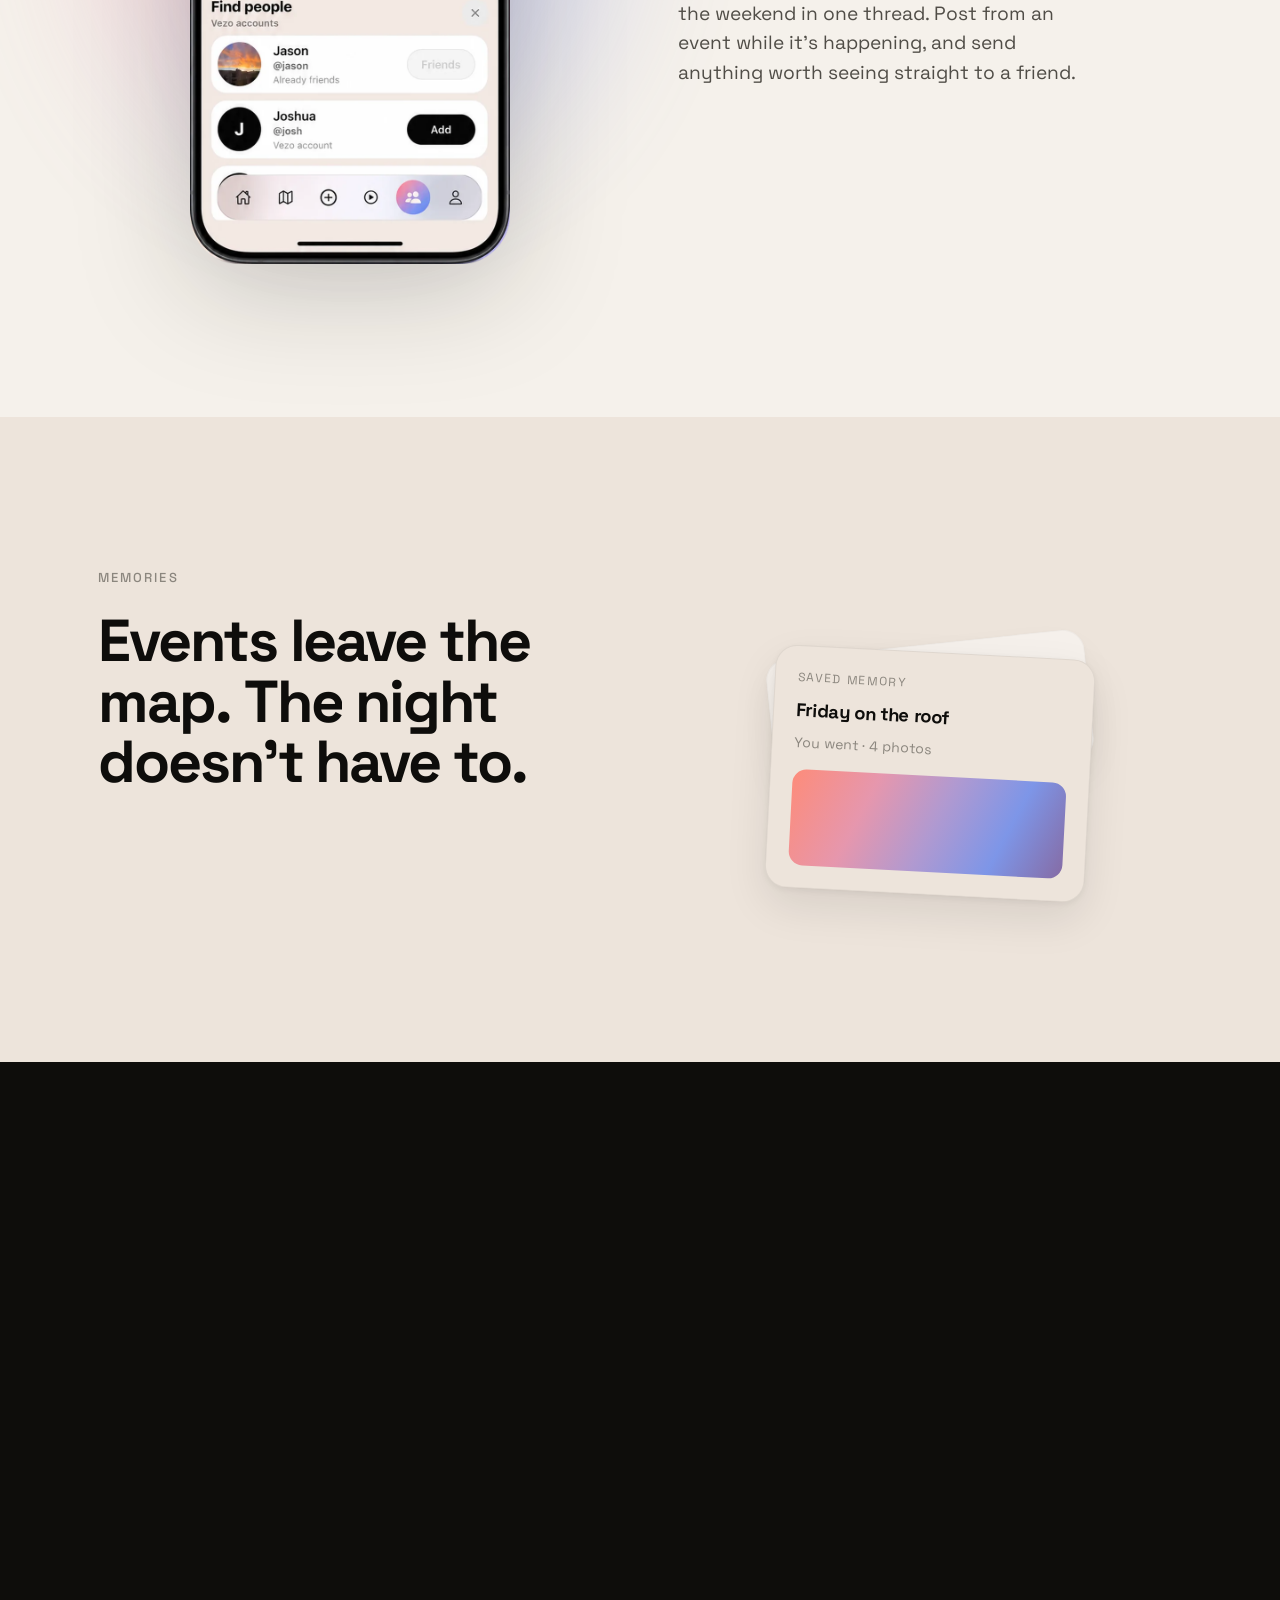
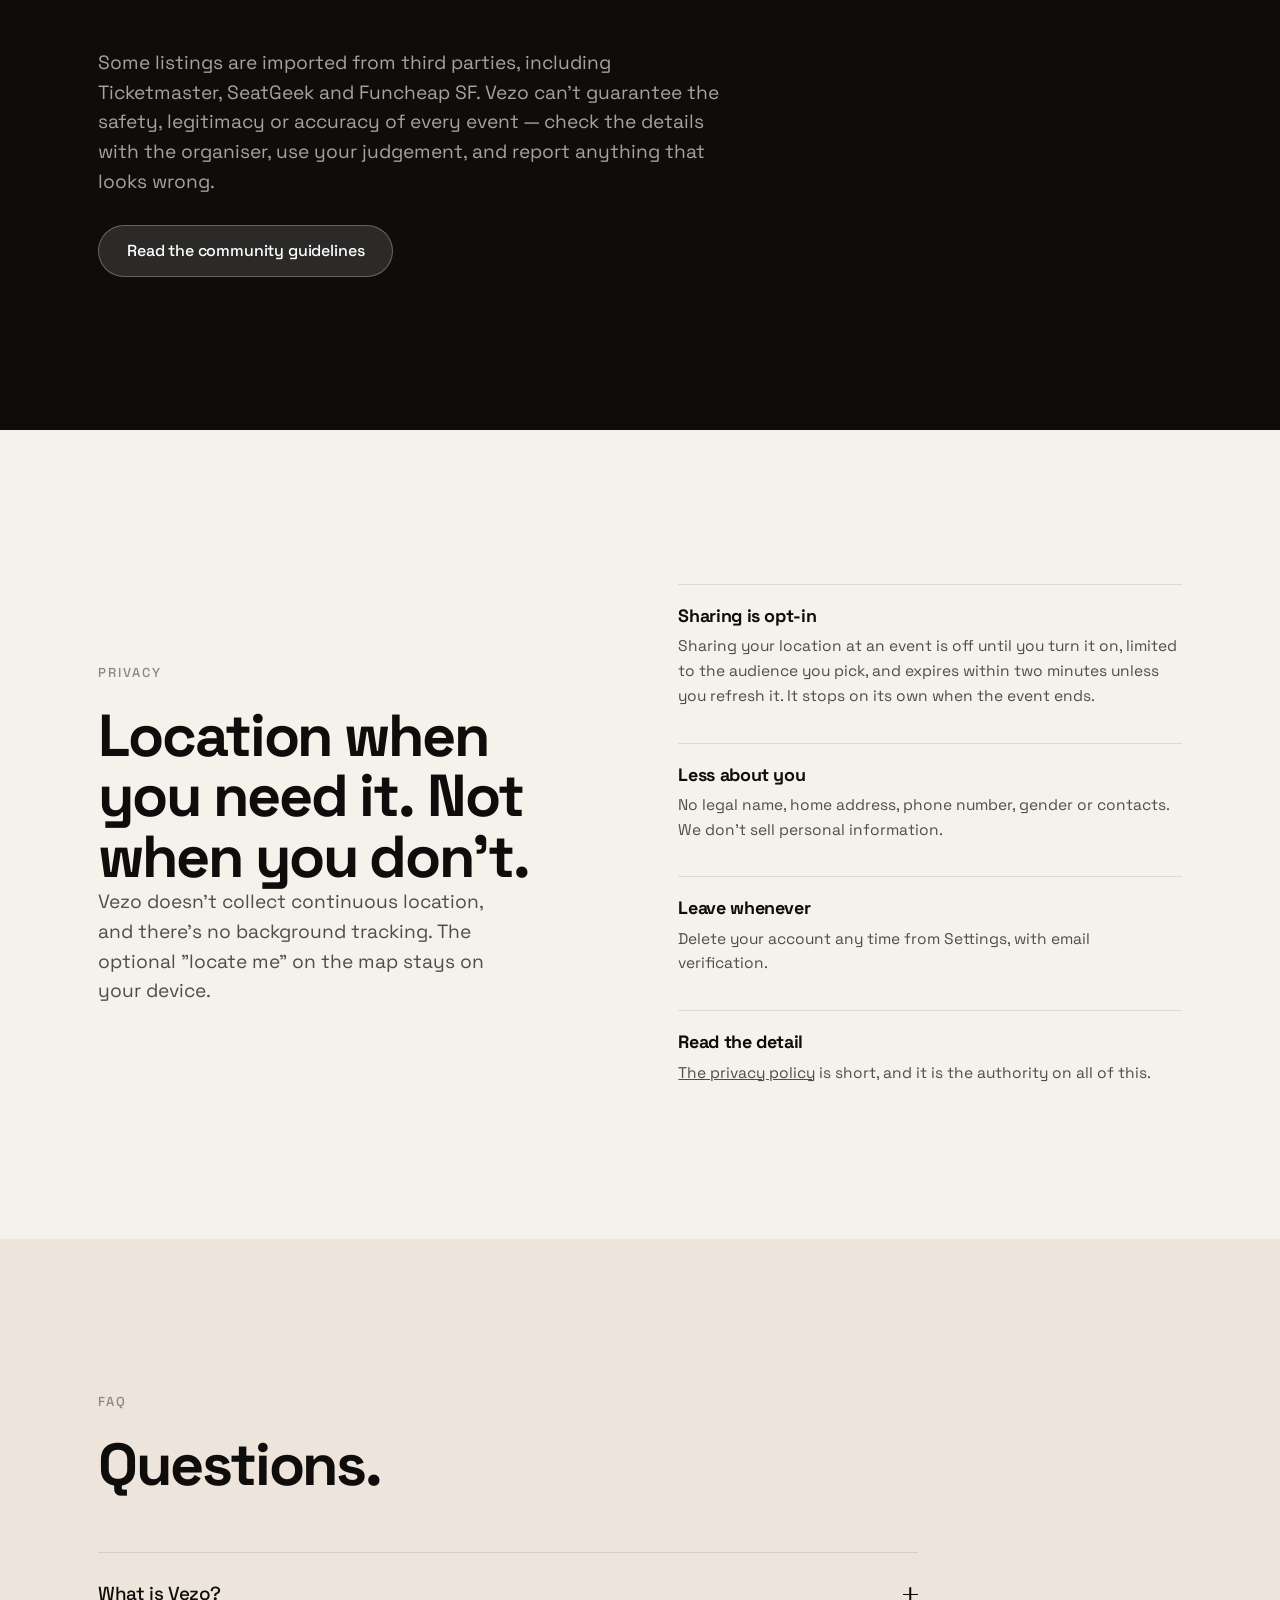
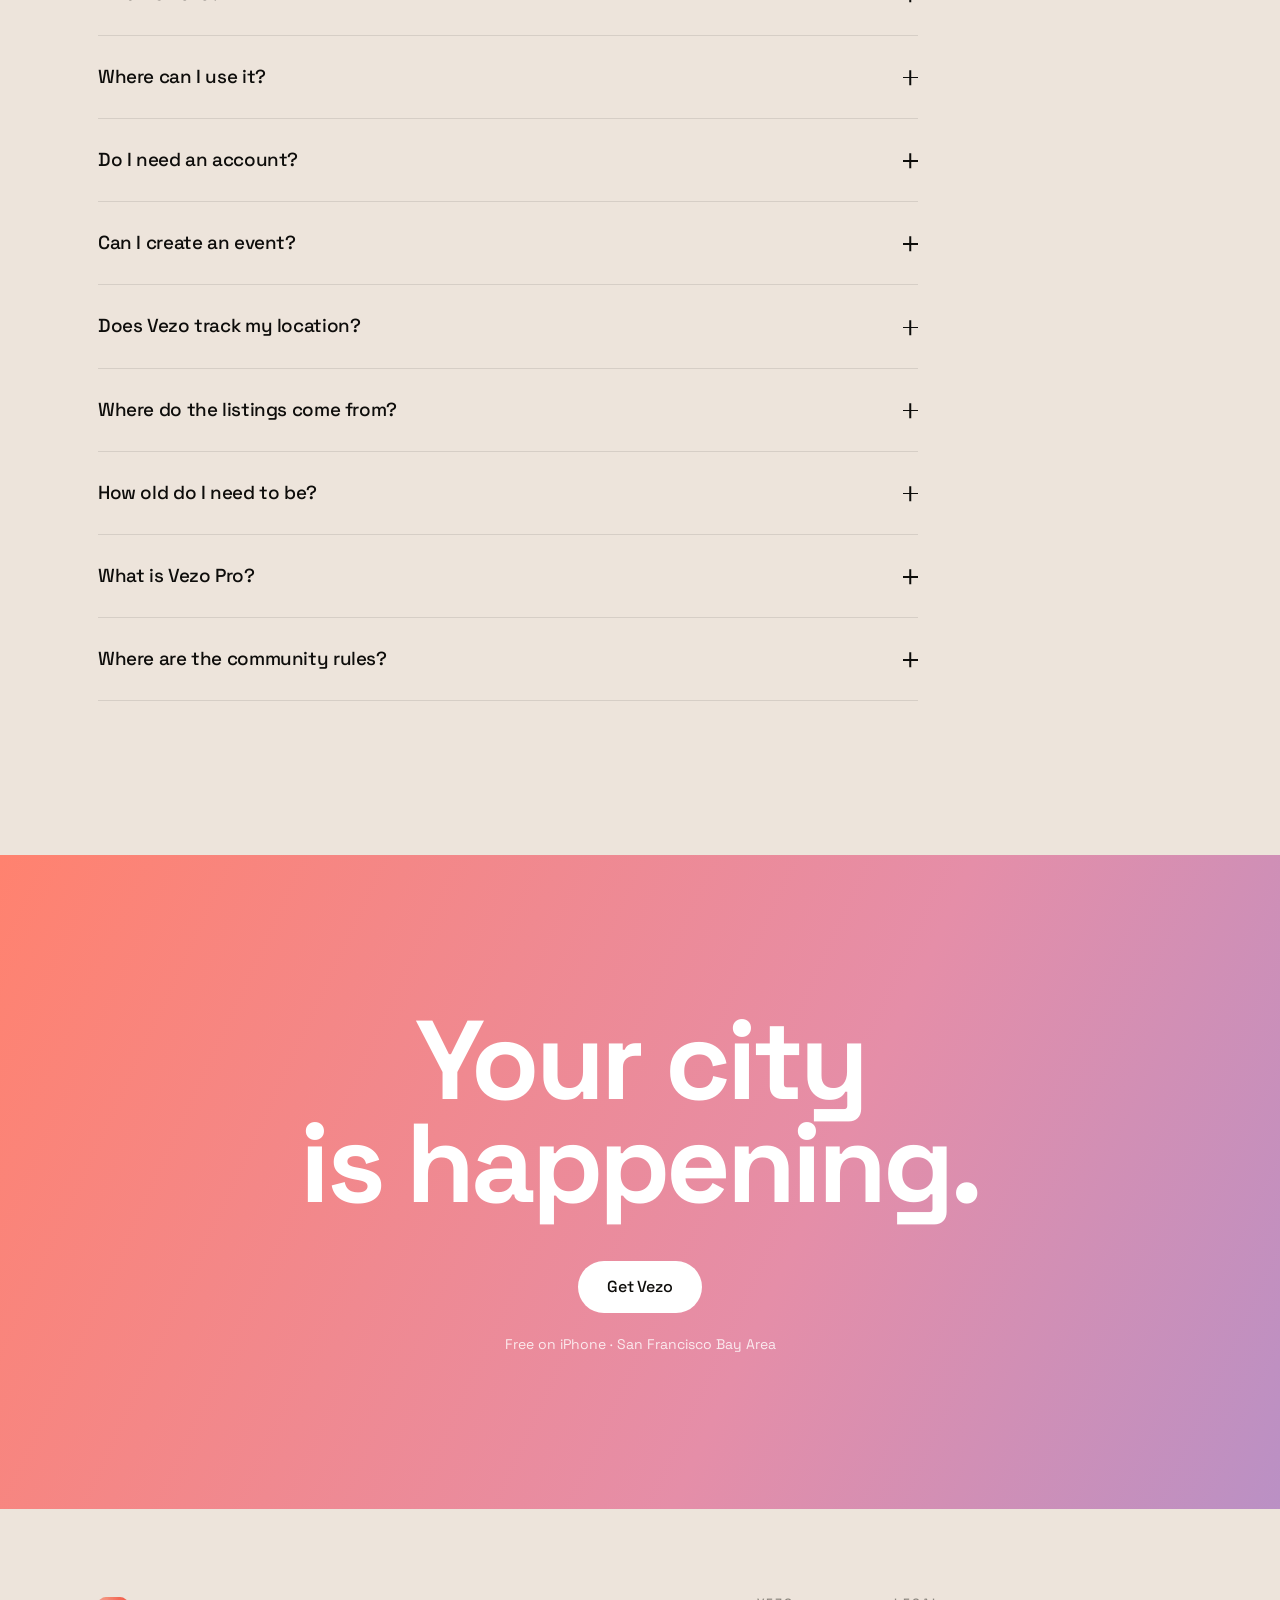
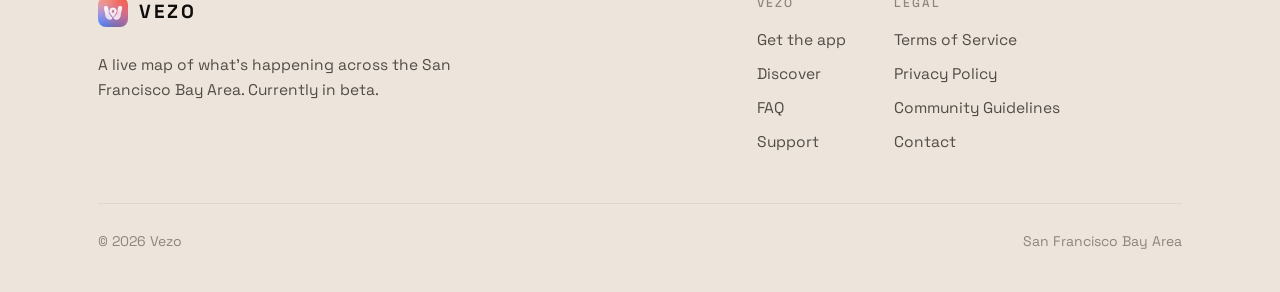
==== commit 9c410ed4: "Animate the hero, and give the markers a radius worth having The hero moved but the map inside it di" ====
--- a/index.html
+++ b/index.html
@@ -264,23 +264,31 @@
     <p class="hero__note" data-reveal>Free on iPhone · Bay Area beta</p>
 
     <div class="hero__stage">
-      <!-- Art-directed rather than just scaled: the full Bay is unreadable at
-           phone widths, so narrow screens get a crop that keeps the filter row
-           and the dense SF/Oakland cluster. -->
-      <picture>
-        <source
-          media="(max-width: 700px)"
-          srcset="/assets/img/map-narrow.webp"
-          width="570" height="682" />
-        <img
-          class="hero__map"
-          data-parallax
-          src="/assets/img/map-wide.webp"
-          width="919" height="682"
-          fetchpriority="high"
-          decoding="async"
-          alt="The Vezo map across the whole San Francisco Bay Area — event pins clustered thickly over San Francisco and Oakland, thinning out towards Walnut Creek and Hayward, with filters for Now, Today, Weekend and Trending." />
-      </picture>
+      <!-- Two wrappers on purpose: the outer one carries the scroll parallax
+           (an inline transform written by site.js), the inner one carries the
+           CSS entrance and clips the sheen. One element cannot do both without
+           the two transforms overwriting each other. -->
+      <div class="hero__device" data-parallax>
+        <div class="hero__frame">
+          <!-- Art-directed rather than just scaled: the full Bay is unreadable
+               at phone widths, so narrow screens get a crop that keeps the
+               filter row and the dense SF/Oakland cluster. -->
+          <picture>
+            <source
+              media="(max-width: 700px)"
+              srcset="/assets/img/map-narrow.webp"
+              width="570" height="682" />
+            <img
+              class="hero__map"
+              src="/assets/img/map-wide.webp"
+              width="919" height="682"
+              fetchpriority="high"
+              decoding="async"
+              alt="The Vezo map across the whole San Francisco Bay Area — event pins clustered thickly over San Francisco and Oakland, thinning out towards Walnut Creek and Hayward, with filters for Now, Today, Weekend and Trending." />
+          </picture>
+          <span class="hero__sheen" aria-hidden="true"></span>
+        </div>
+      </div>
     </div>
   </div>
 </section>
--- a/assets/css/site.css
+++ b/assets/css/site.css
@@ -498,14 +498,59 @@
 /* No device frame — at this width a bezel would shrink the thing the hero is
    about, and the map already reads as a screen. Capped at the source's own
    919px so it is never upscaled. */
-.hero__map {
+.hero__device {
   width: 100%;
   max-width: 919px;
+  will-change: transform;
+}
+
+.hero__frame {
+  position: relative;
   border-radius: clamp(16px, 2vw, 28px);
+  overflow: hidden;
   box-shadow:
     0 2px 8px rgba(14, 13, 11, 0.06),
     0 30px 70px rgba(14, 13, 11, 0.20);
-  will-change: transform;
+  /* Rises into place once, a beat after the headline. Transform only — the
+     image is painted at full opacity from the first frame, so animating this
+     costs nothing against LCP. */
+  animation: heroIn 1.15s cubic-bezier(0.16, 1, 0.3, 1) 0.18s both;
+}
+
+.hero__map { width: 100%; border-radius: inherit; }
+
+@keyframes heroIn {
+  from { transform: translateY(34px) scale(0.975); }
+  to { transform: none; }
+}
+
+/* A slow reflection travelling across the glass. It is the one thing keeping
+   the hero alive between scrolls, so it is kept faint and given a long rest
+   between passes: the sweep occupies about a fifth of the cycle and the rest
+   is stillness, which is why the keyframes hold at both ends. */
+.hero__sheen {
+  position: absolute;
+  inset: 0;
+  pointer-events: none;
+  /* Narrow and faint. A wide white band over an already-bright map does not
+     read as a reflection, it reads as the image being washed out — so this is
+     a thin highlight that brightens the surface as it crosses rather than
+     covering it. */
+  background: linear-gradient(
+    104deg,
+    transparent 44%,
+    rgba(255, 255, 255, 0.10) 48.5%,
+    rgba(255, 255, 255, 0.20) 50%,
+    rgba(255, 255, 255, 0.10) 51.5%,
+    transparent 56%
+  );
+  animation: heroSheen 11s ease-in-out 1.4s infinite;
+}
+
+@keyframes heroSheen {
+  0% { transform: translateX(-115%); }
+  22% { transform: translateX(115%); }
+  100% { transform: translateX(115%); }
 }
 
 /* --- Device presentation --------------------------------------------------
@@ -1295,5 +1340,8 @@
 
   .memory__card--live { transform: rotate(-3deg) !important; opacity: 1 !important; }
   .memory__card--saved { transform: translateY(30px) rotate(3deg) !important; }
-  .hero__map { transform: none !important; }
-}
+  /* The parallax target and the entrance/sheen wrappers all rest. */
+  .hero__device,
+  .hero__frame { transform: none !important; }
+  .hero__sheen { display: none !important; }
+}
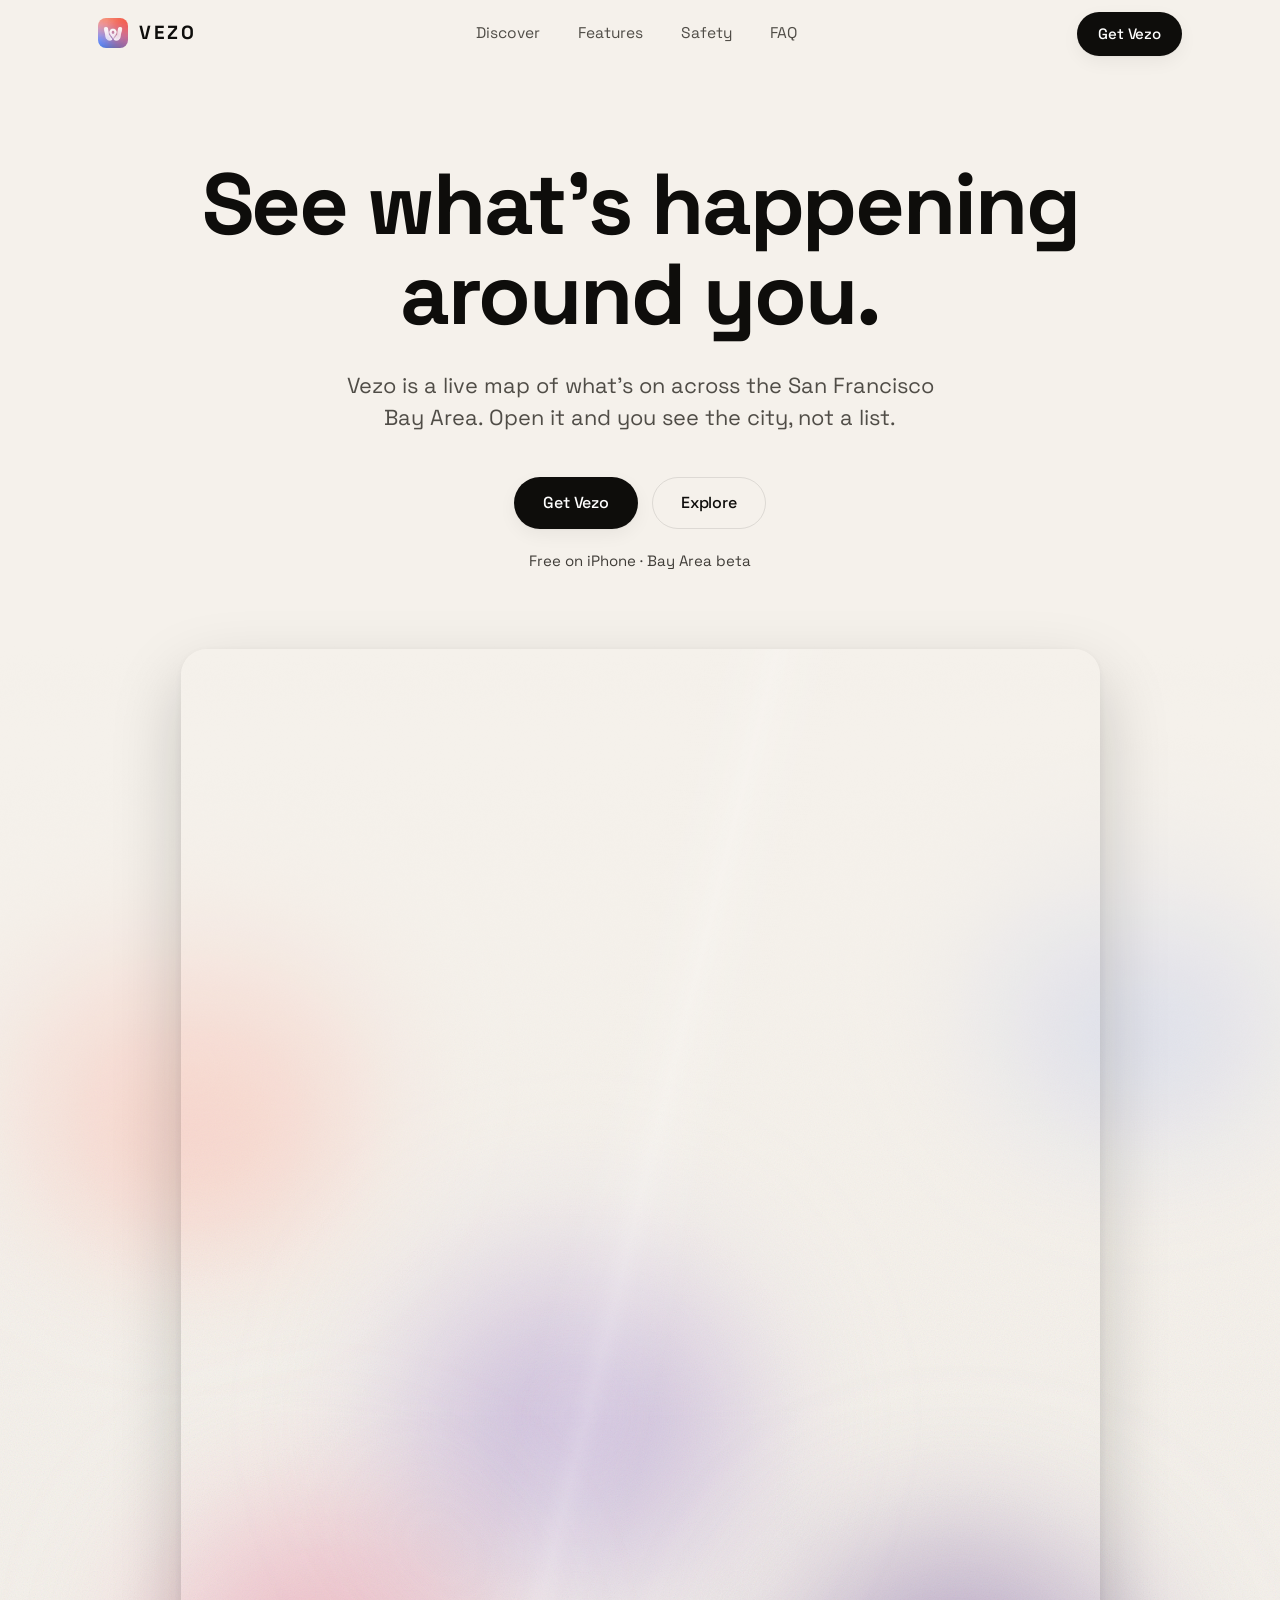
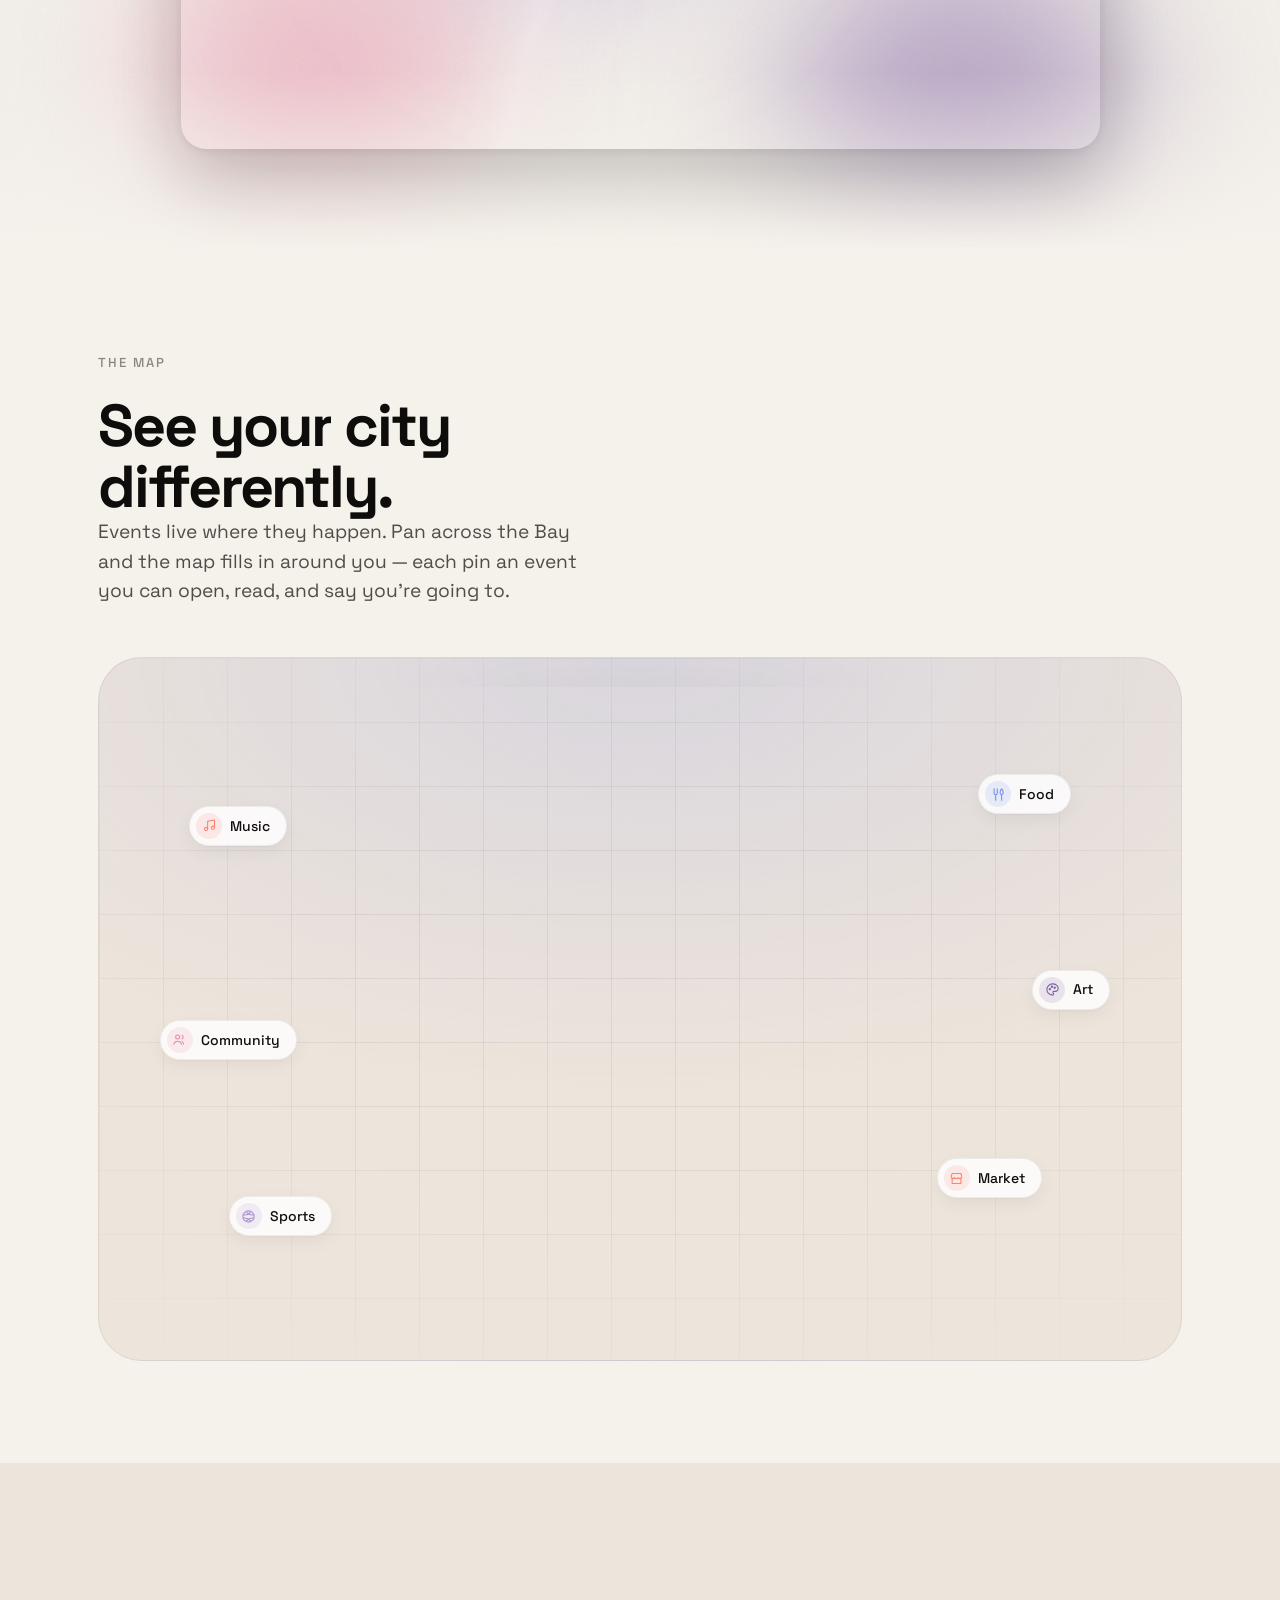
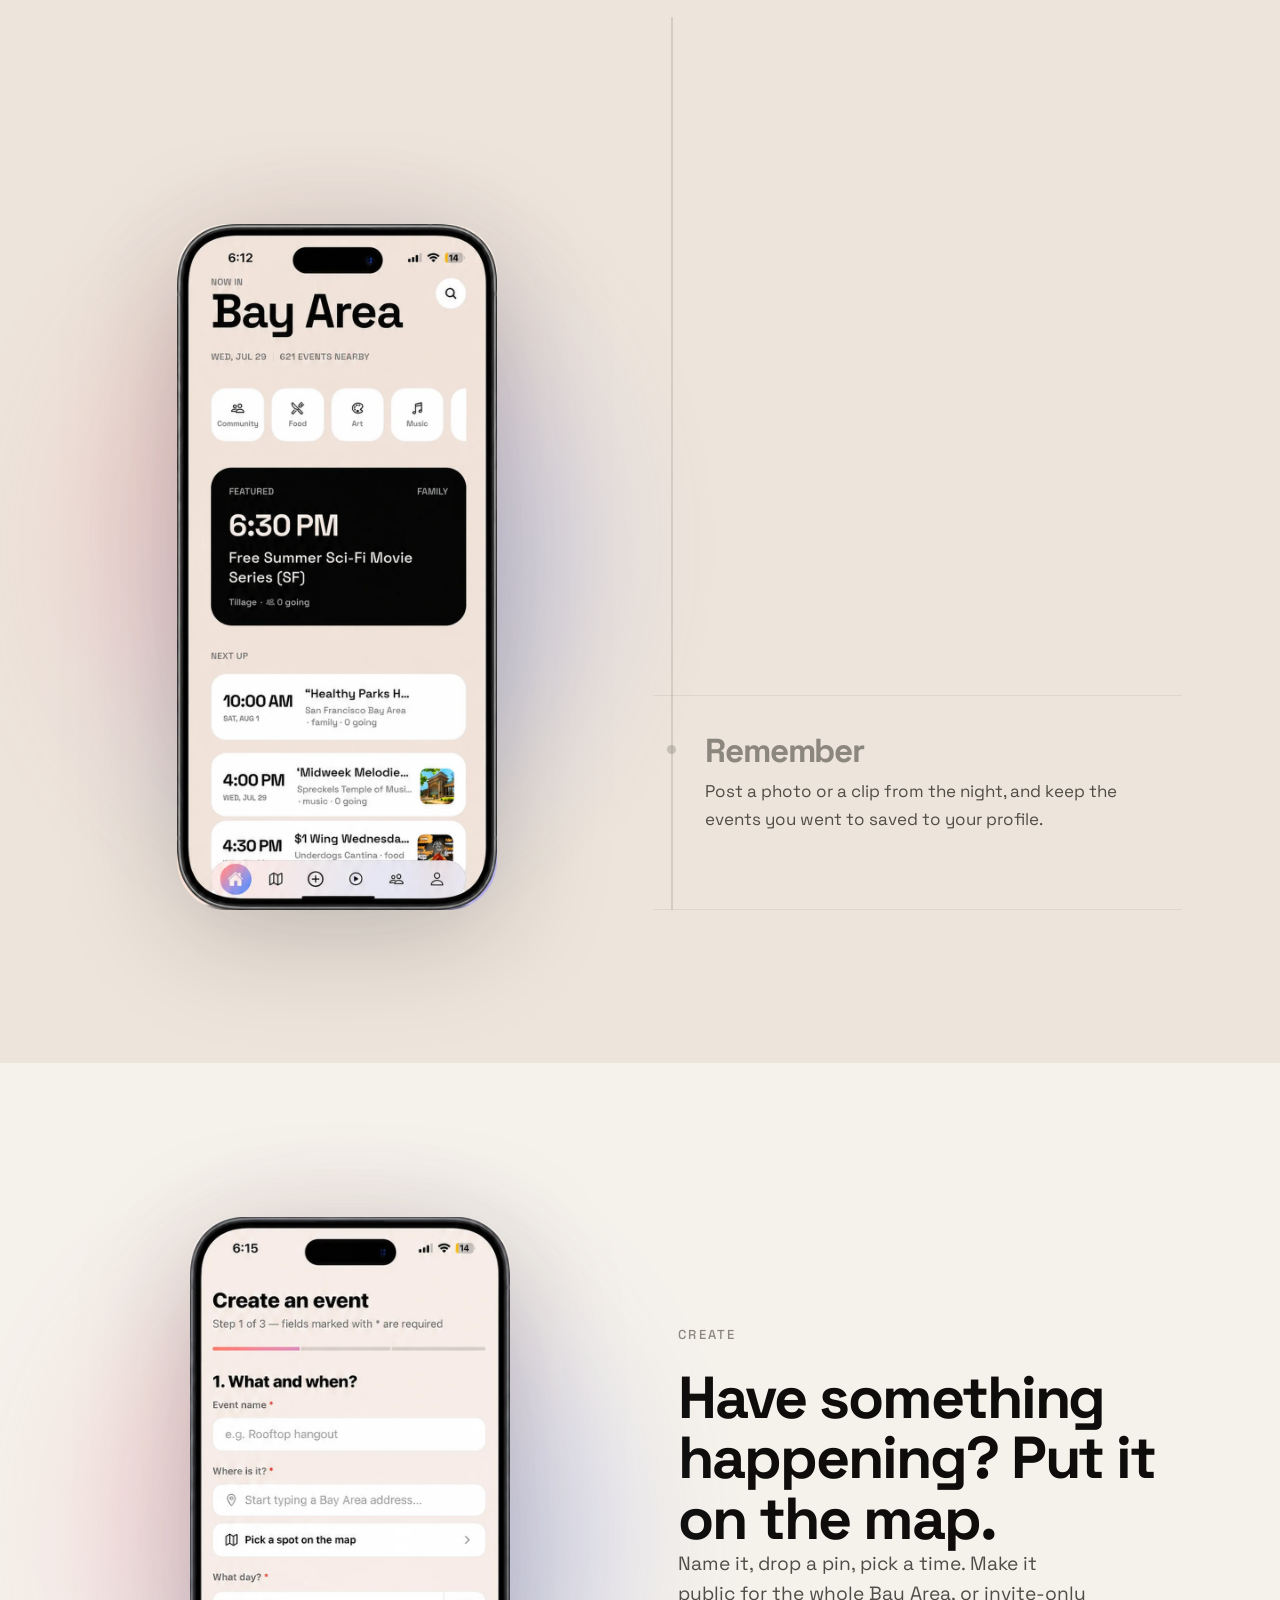
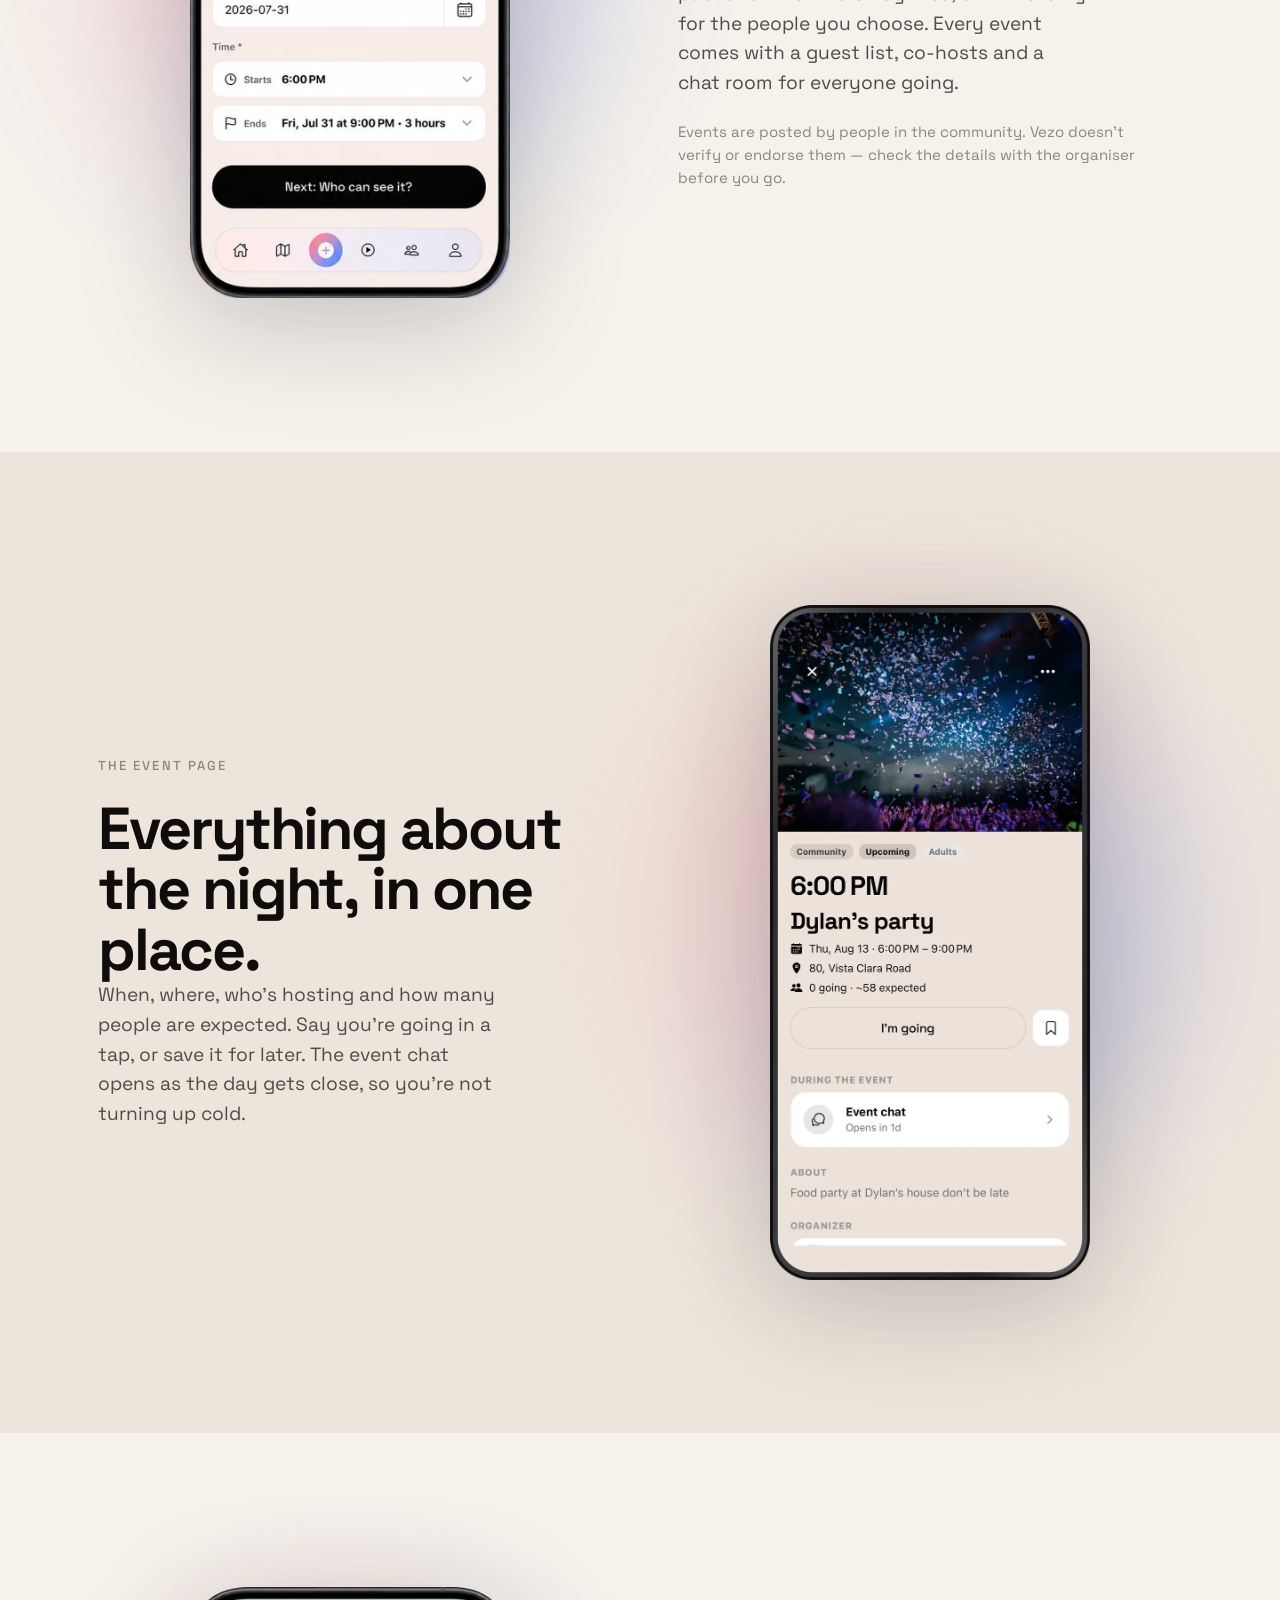
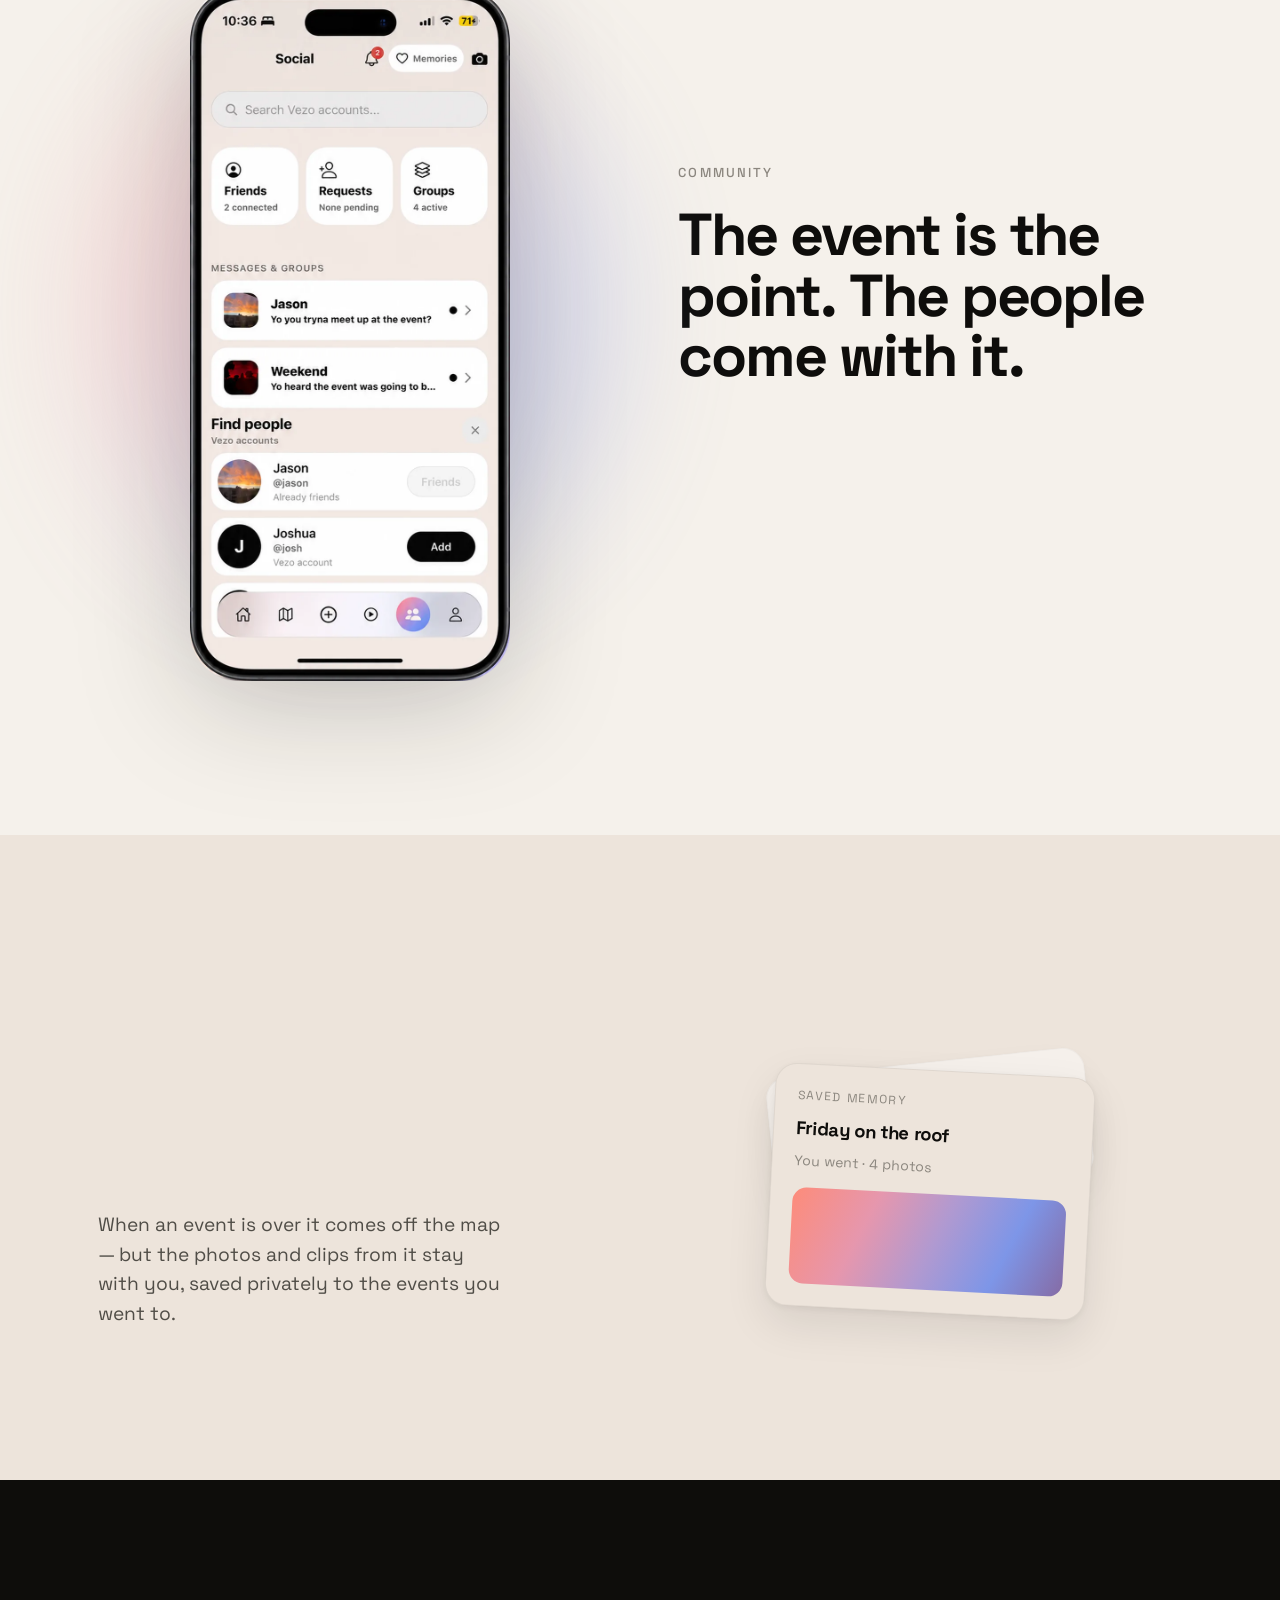
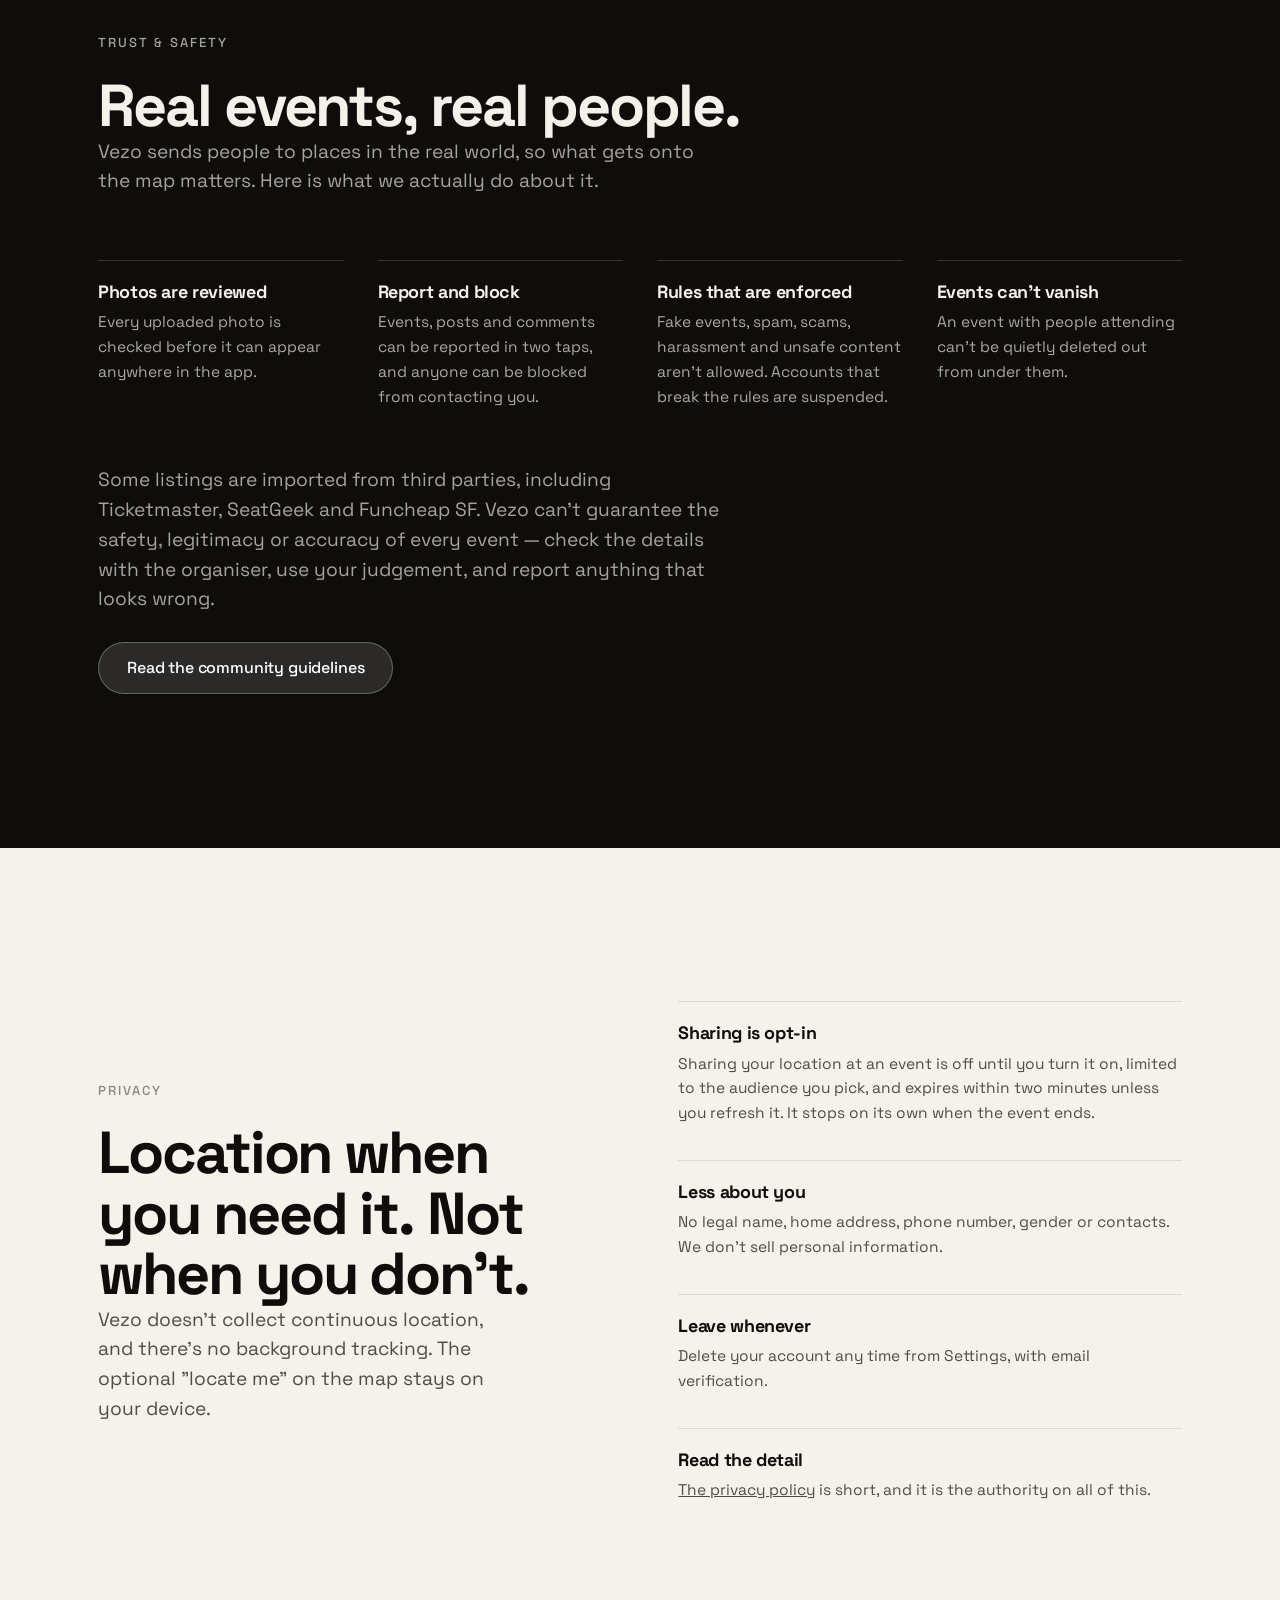
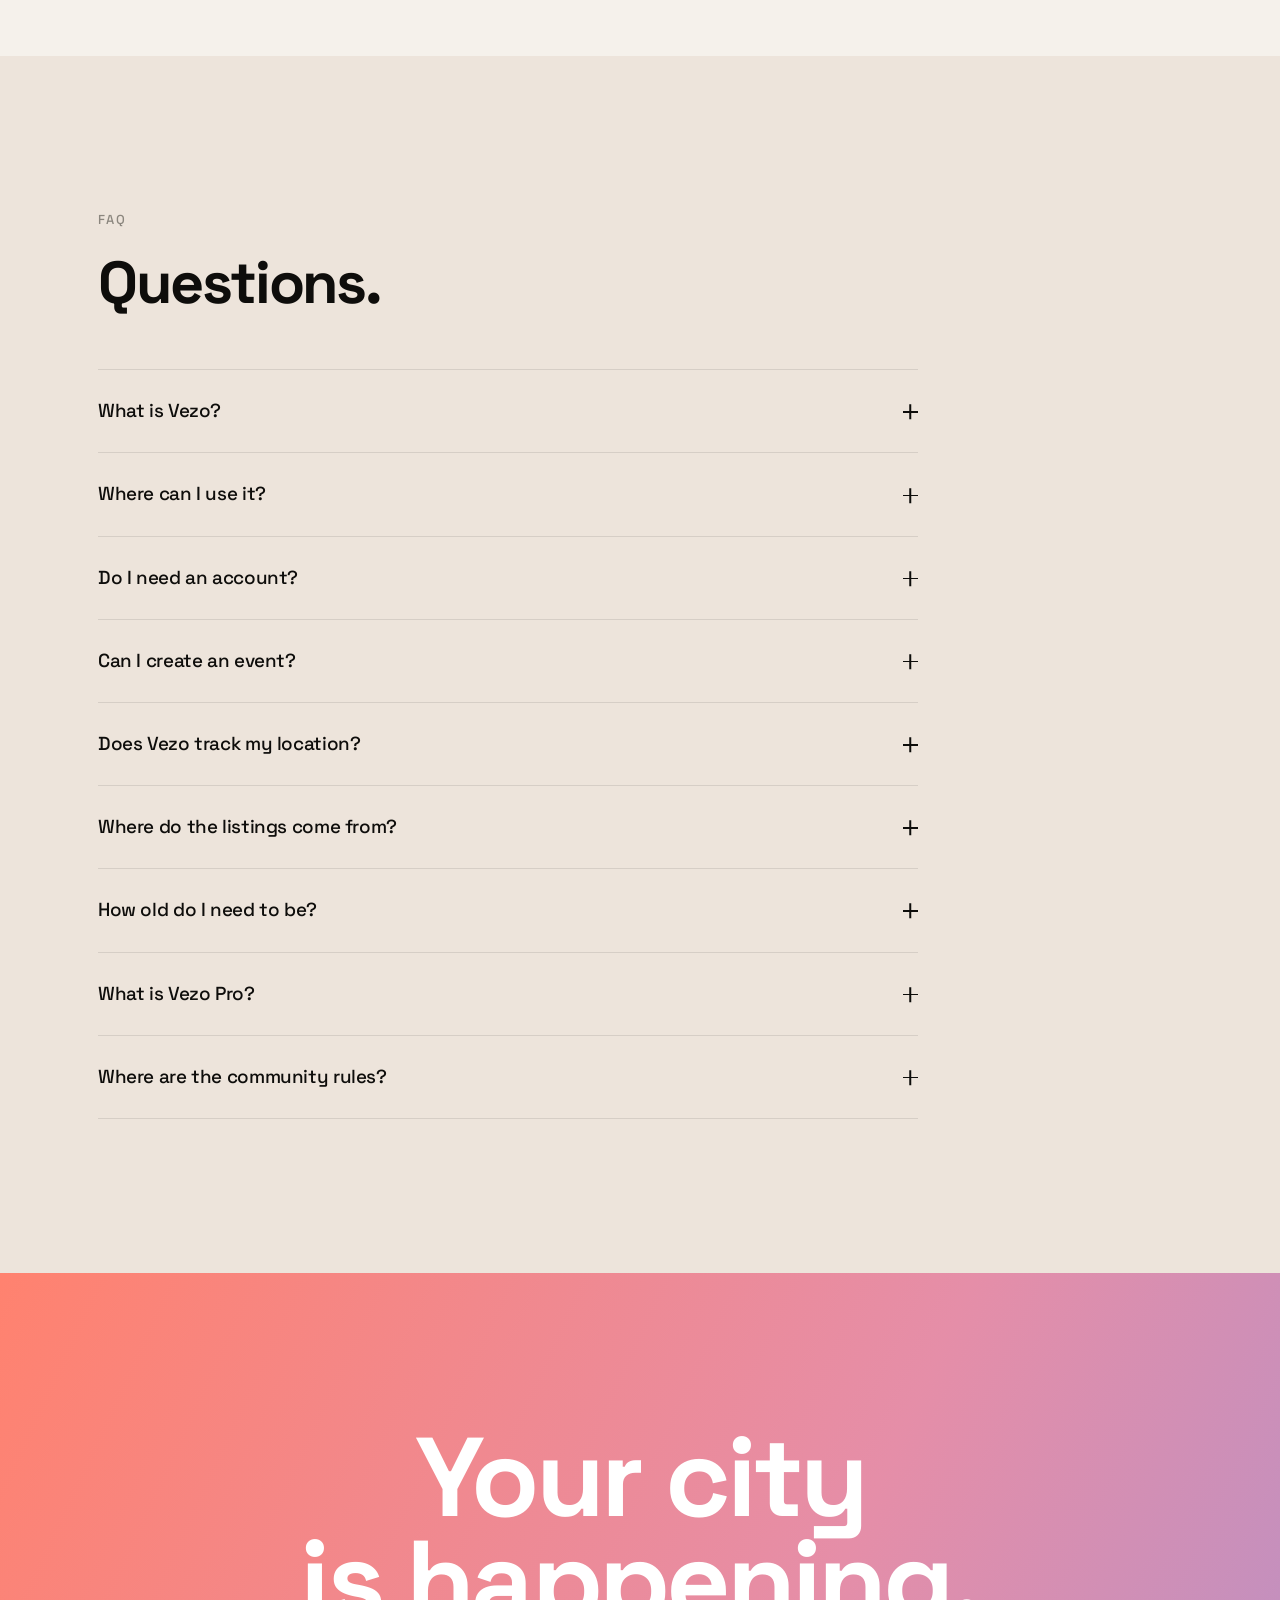
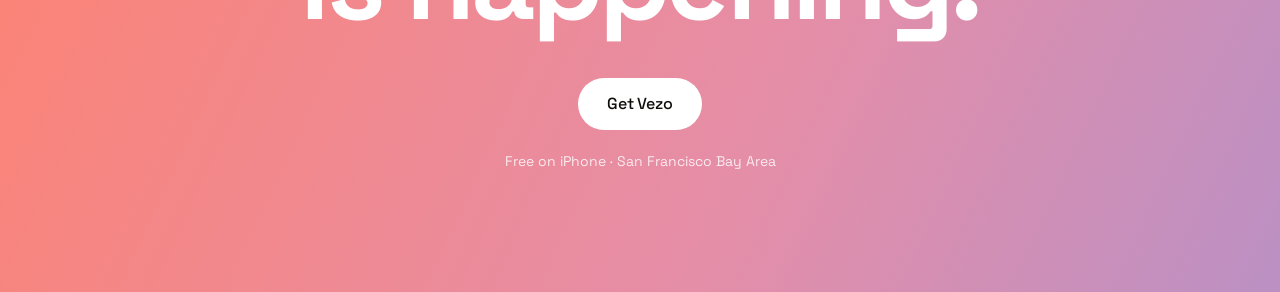
==== commit 28b93c48: "Make the category markers clickable, soften the aurora, debrand the rail The markers only ever answe" ====
--- a/index.html
+++ b/index.html
@@ -313,53 +313,59 @@
       <div class="mapscene__inner">
       <ul class="pins" aria-label="Event categories on the Vezo map">
         <li class="pin pin--a" data-pin style="--d: 0.10s">
-          <span class="pin__icon" style="--c: var(--g1)" aria-hidden="true">
+          <button class="pin__btn" type="button" aria-pressed="false">
+            <span class="pin__icon" style="--c: var(--g1)" aria-hidden="true">
             <svg viewBox="0 0 24 24" fill="none" stroke="currentColor" stroke-width="1.7" stroke-linecap="round" stroke-linejoin="round">
               <circle cx="6.5" cy="17.5" r="2.5" /><circle cx="17.5" cy="15.5" r="2.5" />
               <path d="M9 17.5V5.2l11-2v12.3" />
             </svg>
-          </span>Music
+          </span>Music</button>
         </li>
         <li class="pin pin--b" data-pin style="--d: 0.20s">
-          <span class="pin__icon" style="--c: var(--g4)" aria-hidden="true">
+          <button class="pin__btn" type="button" aria-pressed="false">
+            <span class="pin__icon" style="--c: var(--g4)" aria-hidden="true">
             <svg viewBox="0 0 24 24" fill="none" stroke="currentColor" stroke-width="1.7" stroke-linecap="round" stroke-linejoin="round">
               <path d="M5 3v7a2.5 2.5 0 0 0 5 0V3M7.5 12.5V21" />
               <path d="M17 3c-1.7 1.5-2.5 3.7-2.5 6s.8 3 2.5 3 2.5-.7 2.5-3-.8-4.5-2.5-6zM17 12v9" />
             </svg>
-          </span>Food
+          </span>Food</button>
         </li>
         <li class="pin pin--c" data-pin style="--d: 0.30s">
-          <span class="pin__icon" style="--c: var(--g2)" aria-hidden="true">
+          <button class="pin__btn" type="button" aria-pressed="false">
+            <span class="pin__icon" style="--c: var(--g2)" aria-hidden="true">
             <svg viewBox="0 0 24 24" fill="none" stroke="currentColor" stroke-width="1.7" stroke-linecap="round" stroke-linejoin="round">
               <circle cx="9" cy="8" r="3.2" /><path d="M2.8 19.5a6.4 6.4 0 0 1 12.4 0" />
               <path d="M16 5.2a3.2 3.2 0 0 1 0 5.9M18.4 19.5a6.5 6.5 0 0 0-2.2-4.4" />
             </svg>
-          </span>Community
+          </span>Community</button>
         </li>
         <li class="pin pin--d" data-pin style="--d: 0.40s">
-          <span class="pin__icon" style="--c: var(--g5)" aria-hidden="true">
+          <button class="pin__btn" type="button" aria-pressed="false">
+            <span class="pin__icon" style="--c: var(--g5)" aria-hidden="true">
             <svg viewBox="0 0 24 24" fill="none" stroke="currentColor" stroke-width="1.7" stroke-linecap="round" stroke-linejoin="round">
               <path d="M12 3a9 9 0 1 0 0 18c1.2 0 1.8-.8 1.8-1.7 0-1.5-1.2-1.8-1.2-2.9 0-.8.7-1.4 1.6-1.4H16a5 5 0 0 0 5-5c0-4-4-7-9-7z" />
               <circle cx="7.8" cy="11.5" r="1" fill="currentColor" /><circle cx="11" cy="7.6" r="1" fill="currentColor" />
               <circle cx="15.4" cy="9.2" r="1" fill="currentColor" />
             </svg>
-          </span>Art
+          </span>Art</button>
         </li>
         <li class="pin pin--e" data-pin style="--d: 0.50s">
-          <span class="pin__icon" style="--c: var(--g3)" aria-hidden="true">
+          <button class="pin__btn" type="button" aria-pressed="false">
+            <span class="pin__icon" style="--c: var(--g3)" aria-hidden="true">
             <svg viewBox="0 0 24 24" fill="none" stroke="currentColor" stroke-width="1.7" stroke-linecap="round" stroke-linejoin="round">
               <circle cx="12" cy="12" r="9" /><path d="M3.4 9.5c4.3.7 8.6-.7 11.4-4.2M20.6 9.5c-4.3.7-8.6-.7-11.4-4.2" />
               <path d="M3.4 14.5c4.3-.7 8.6.7 11.4 4.2M20.6 14.5c-4.3-.7-8.6.7-11.4 4.2" />
             </svg>
-          </span>Sports
+          </span>Sports</button>
         </li>
         <li class="pin pin--f" data-pin style="--d: 0.60s">
-          <span class="pin__icon" style="--c: var(--g1)" aria-hidden="true">
+          <button class="pin__btn" type="button" aria-pressed="false">
+            <span class="pin__icon" style="--c: var(--g1)" aria-hidden="true">
             <svg viewBox="0 0 24 24" fill="none" stroke="currentColor" stroke-width="1.7" stroke-linecap="round" stroke-linejoin="round">
               <path d="M3.6 8.5 5 4h14l1.4 4.5a3 3 0 0 1-5.6 2 3 3 0 0 1-5.6 0 3 3 0 0 1-5.6-2z" />
               <path d="M5 11v9h14v-9" />
             </svg>
-          </span>Market
+          </span>Market</button>
         </li>
       </ul>
 
--- a/assets/css/site.css
+++ b/assets/css/site.css
@@ -378,7 +378,7 @@
   border-radius: 50%;
   filter: blur(58px);
   mix-blend-mode: multiply;
-  opacity: 0.74;
+  opacity: 0.5;
   will-change: transform;
 }
 
@@ -394,47 +394,47 @@
   width: 34vw; height: 34vw; min-width: 300px; min-height: 300px;
   top: 44%; left: -2%;
   background: radial-gradient(circle at 50% 50%, var(--g1) 0%, var(--g1) 30%, transparent 72%);
-  animation: drift1 42s var(--ease) infinite alternate;
+  animation: drift1 26s var(--ease) infinite alternate;
 }
 
 .aurora__orb--2 {
   width: 30vw; height: 30vw; min-width: 270px; min-height: 270px;
   top: 40%; right: -4%;
   background: radial-gradient(circle at 50% 50%, var(--g4) 0%, var(--g4) 28%, transparent 72%);
-  animation: drift2 48s var(--ease) infinite alternate;
+  animation: drift2 32s var(--ease) infinite alternate;
 }
 
 .aurora__orb--3 {
   width: 38vw; height: 38vw; min-width: 330px; min-height: 330px;
   top: 62%; left: 26%;
   background: radial-gradient(circle at 50% 50%, var(--g3) 0%, var(--g3) 26%, transparent 70%);
-  animation: drift3 38s var(--ease) infinite alternate;
+  animation: drift3 23s var(--ease) infinite alternate;
 }
 
 .aurora__orb--4 {
   width: 34vw; height: 34vw; min-width: 300px; min-height: 300px;
   bottom: -2%; left: 8%;
   background: radial-gradient(circle at 50% 50%, var(--g2) 0%, var(--g2) 30%, transparent 72%);
-  animation: drift4 52s var(--ease) infinite alternate;
+  animation: drift4 35s var(--ease) infinite alternate;
 }
 
 .aurora__orb--5 {
   width: 38vw; height: 38vw; min-width: 320px; min-height: 320px;
   bottom: -6%; right: 6%;
   background: radial-gradient(circle at 50% 50%, var(--g5) 0%, var(--g5) 26%, transparent 72%);
-  animation: drift5 45s var(--ease) infinite alternate;
+  animation: drift5 29s var(--ease) infinite alternate;
 }
 
 @keyframes drift1 { from { transform: translate3d(0, 0, 0) scale(1); }
-                    to   { transform: translate3d(9vw, 5vh, 0) scale(1.18); } }
+                    to   { transform: translate3d(15vw, 9vh, 0) scale(1.24); } }
 @keyframes drift2 { from { transform: translate3d(0, 0, 0) scale(1.1); }
-                    to   { transform: translate3d(-8vw, 7vh, 0) scale(0.92); } }
+                    to   { transform: translate3d(-14vw, 12vh, 0) scale(0.86); } }
 @keyframes drift3 { from { transform: translate3d(0, 0, 0) scale(0.95); }
-                    to   { transform: translate3d(-6vw, -6vh, 0) scale(1.15); } }
+                    to   { transform: translate3d(-12vw, -11vh, 0) scale(1.22); } }
 @keyframes drift4 { from { transform: translate3d(0, 0, 0) scale(1.05); }
-                    to   { transform: translate3d(7vw, -8vh, 0) scale(0.9); } }
+                    to   { transform: translate3d(13vw, -13vh, 0) scale(0.84); } }
 @keyframes drift5 { from { transform: translate3d(0, 0, 0) scale(1); }
-                    to   { transform: translate3d(-5vw, -4vh, 0) scale(1.2); } }
+                    to   { transform: translate3d(-11vw, -8vh, 0) scale(1.26); } }
 
 /* Film grain. Large blurred gradients band badly on wide gamut displays;
    a little noise on top hides the steps. Static — it never animates. */
@@ -638,6 +638,18 @@
 .pin {
   pointer-events: auto;
   position: absolute;
+  z-index: 3;
+  /* Start state for the scroll reveal; .is-in releases it. */
+  opacity: 0;
+  transform: translateY(10px) scale(0.9);
+  transition: opacity 0.6s var(--ease), transform 0.6s var(--ease);
+  transition-delay: var(--d, 0s);
+}
+
+/* A real button, so the categories can be clicked, tapped and tabbed to. On
+   touch there is no pointer to be near, which made the whole interaction
+   invisible on phones — tapping is the same gesture doing the same job. */
+.pin__btn {
   display: inline-flex;
   align-items: center;
   gap: 8px;
@@ -651,12 +663,7 @@
   font-weight: 500;
   white-space: nowrap;
   box-shadow: var(--shadow-sm);
-  z-index: 3;
-  /* Start state for the scroll reveal; .is-in releases it. */
-  opacity: 0;
-  transform: translateY(10px) scale(0.9);
-  transition: opacity 0.6s var(--ease), transform 0.6s var(--ease);
-  transition-delay: var(--d, 0s);
+  cursor: pointer;
 }
 
 .pin.is-in { opacity: 1; transform: none; }
@@ -689,12 +696,15 @@
   transform:
     translateY(calc(var(--near, 0) * -7px))
     scale(calc(1 + var(--near, 0) * 0.09));
+  z-index: calc(3 + var(--near, 0) * 3);
+}
+
+.pin.is-in .pin__btn {
   background: color-mix(in srgb, #fff calc(82% + var(--near, 0) * 18%), transparent);
   box-shadow:
     var(--shadow-sm),
     0 calc(var(--near, 0) * 16px) calc(var(--near, 0) * 32px) rgba(14, 13, 11, calc(var(--near, 0) * 0.16)),
     0 0 0 calc(var(--near, 0) * 1.5px) color-mix(in srgb, var(--c, var(--g4)) 45%, transparent);
-  z-index: calc(3 + var(--near, 0) * 3);
 }
 
 .pin.is-in .pin__icon {
@@ -705,7 +715,8 @@
 
 /* While the pointer is anywhere in the scene the far markers recede, so the
    ones you are approaching are briefly the only categories on the Bay. */
-.mapscene.is-pointer .pin.is-in {
+.mapscene.is-pointer .pin.is-in,
+.mapscene.has-lock .pin.is-in {
   opacity: calc(0.42 + var(--near, 0) * 0.58);
 }
 
@@ -774,7 +785,10 @@
 
 .loop__steps::after {
   height: calc(var(--p, 0) * 100%);
-  background: linear-gradient(to bottom, var(--g1), var(--g4));
+  background: linear-gradient(
+    to bottom,
+    var(--g1), var(--g2) 28%, var(--g3) 52%, var(--g4) 76%, var(--g5)
+  );
 }
 
 .loop__step {
@@ -801,7 +815,9 @@
 .loop__step.is-active::before {
   opacity: 1;
   transform: scale(1.5);
-  background: var(--accent);
+  /* The logo gradient, not the standalone coral accent — this dot sits on the
+     brand rail and should be made of the same colours it is travelling down. */
+  background: var(--gradient);
 }
 
 .loop__step h3 {
@@ -1274,7 +1290,7 @@
 
   /* Five blurred layers is more compositing than a phone needs for an effect
      this diffuse. Three, blurred less, is visually the same here. */
-  .aurora__orb { filter: blur(42px); opacity: 0.55; }
+  .aurora__orb { filter: blur(42px); opacity: 0.4; }
   .aurora__orb--3,
   .aurora__orb--5 { display: none; }
   .aurora__grain { opacity: 0.22; }
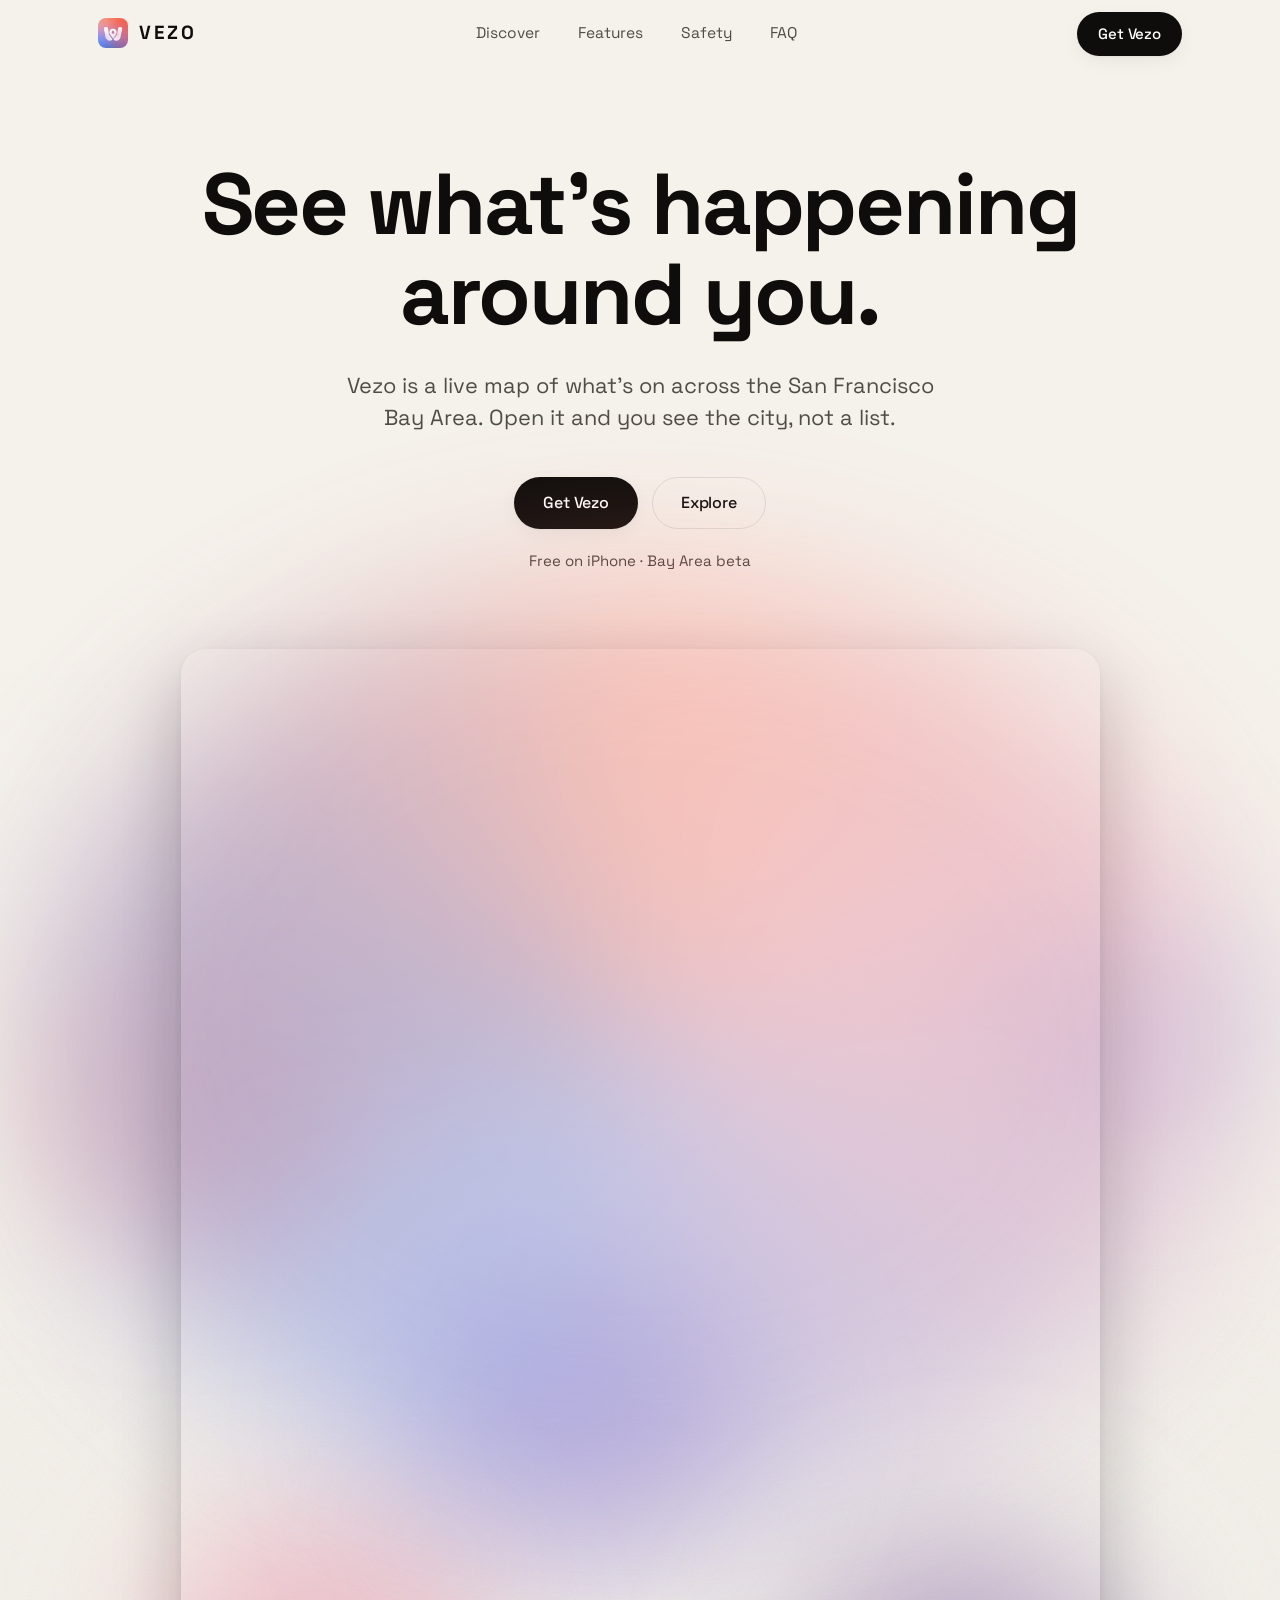
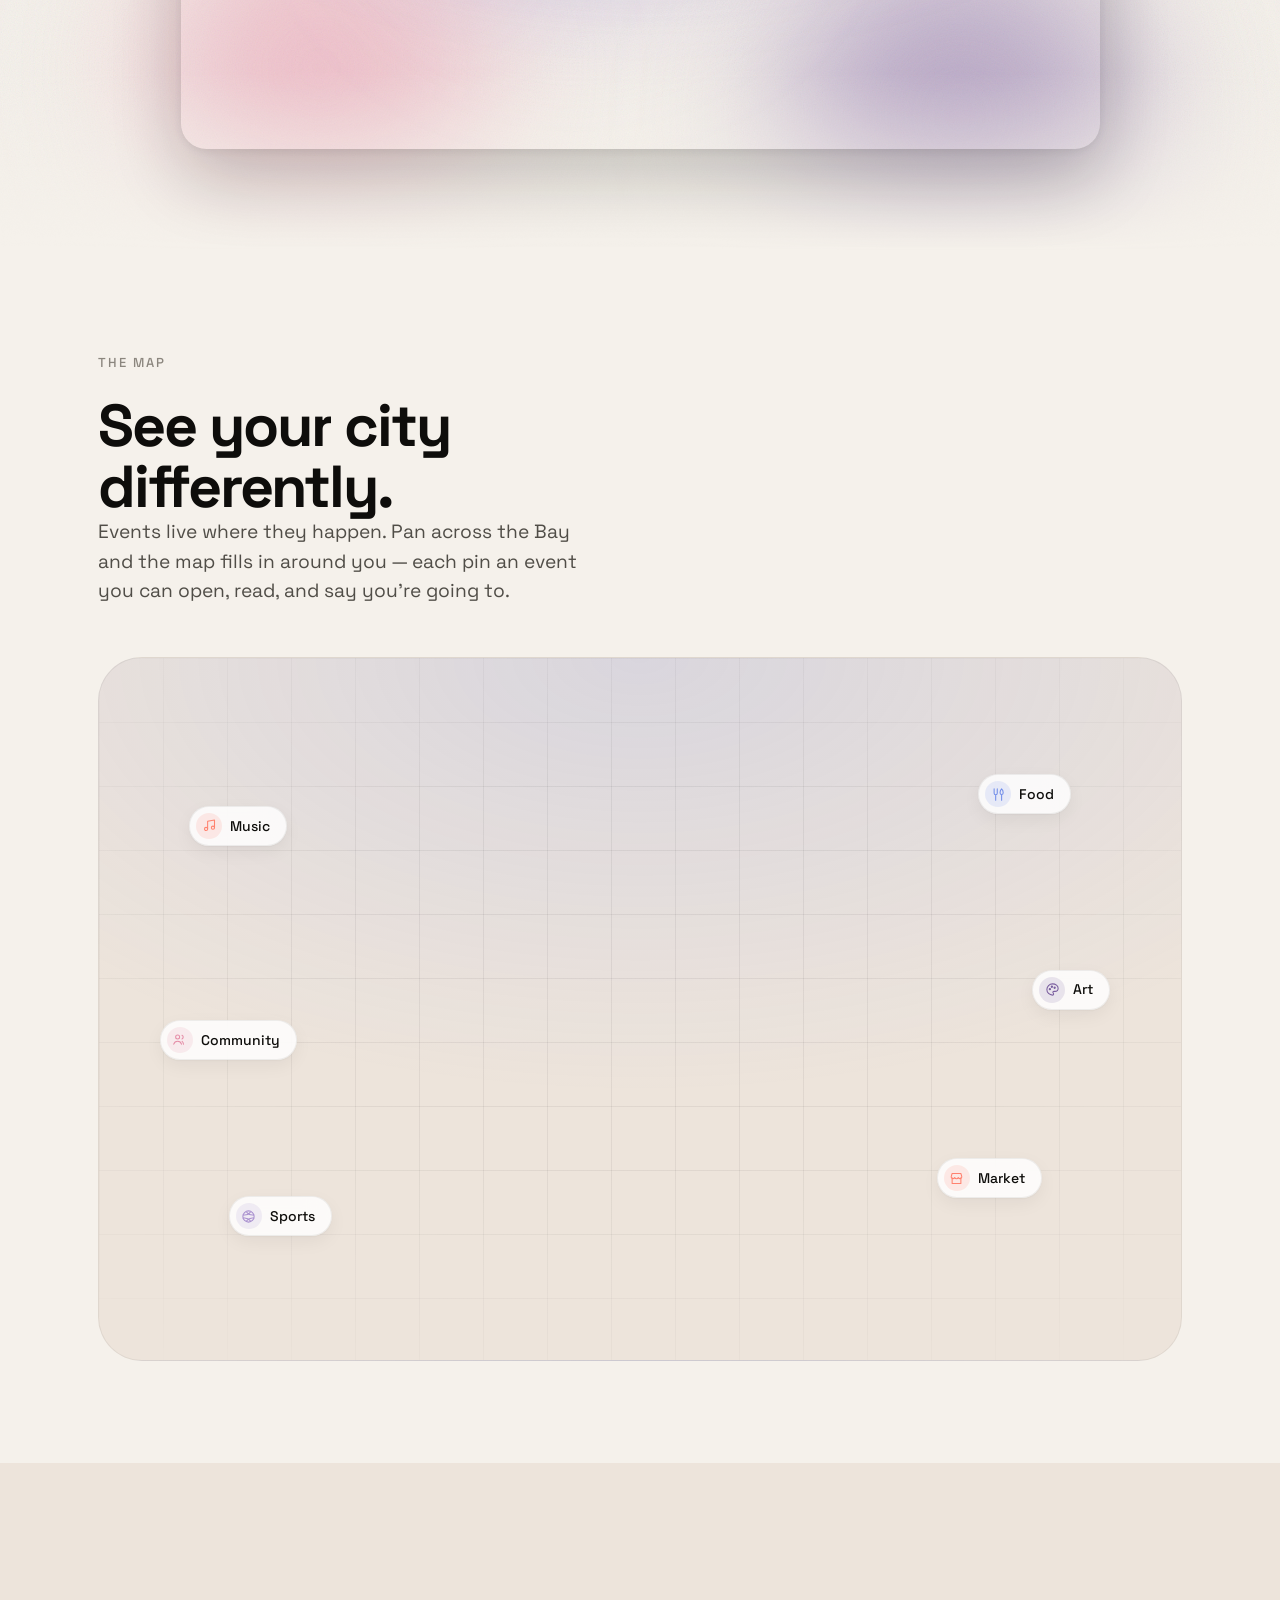
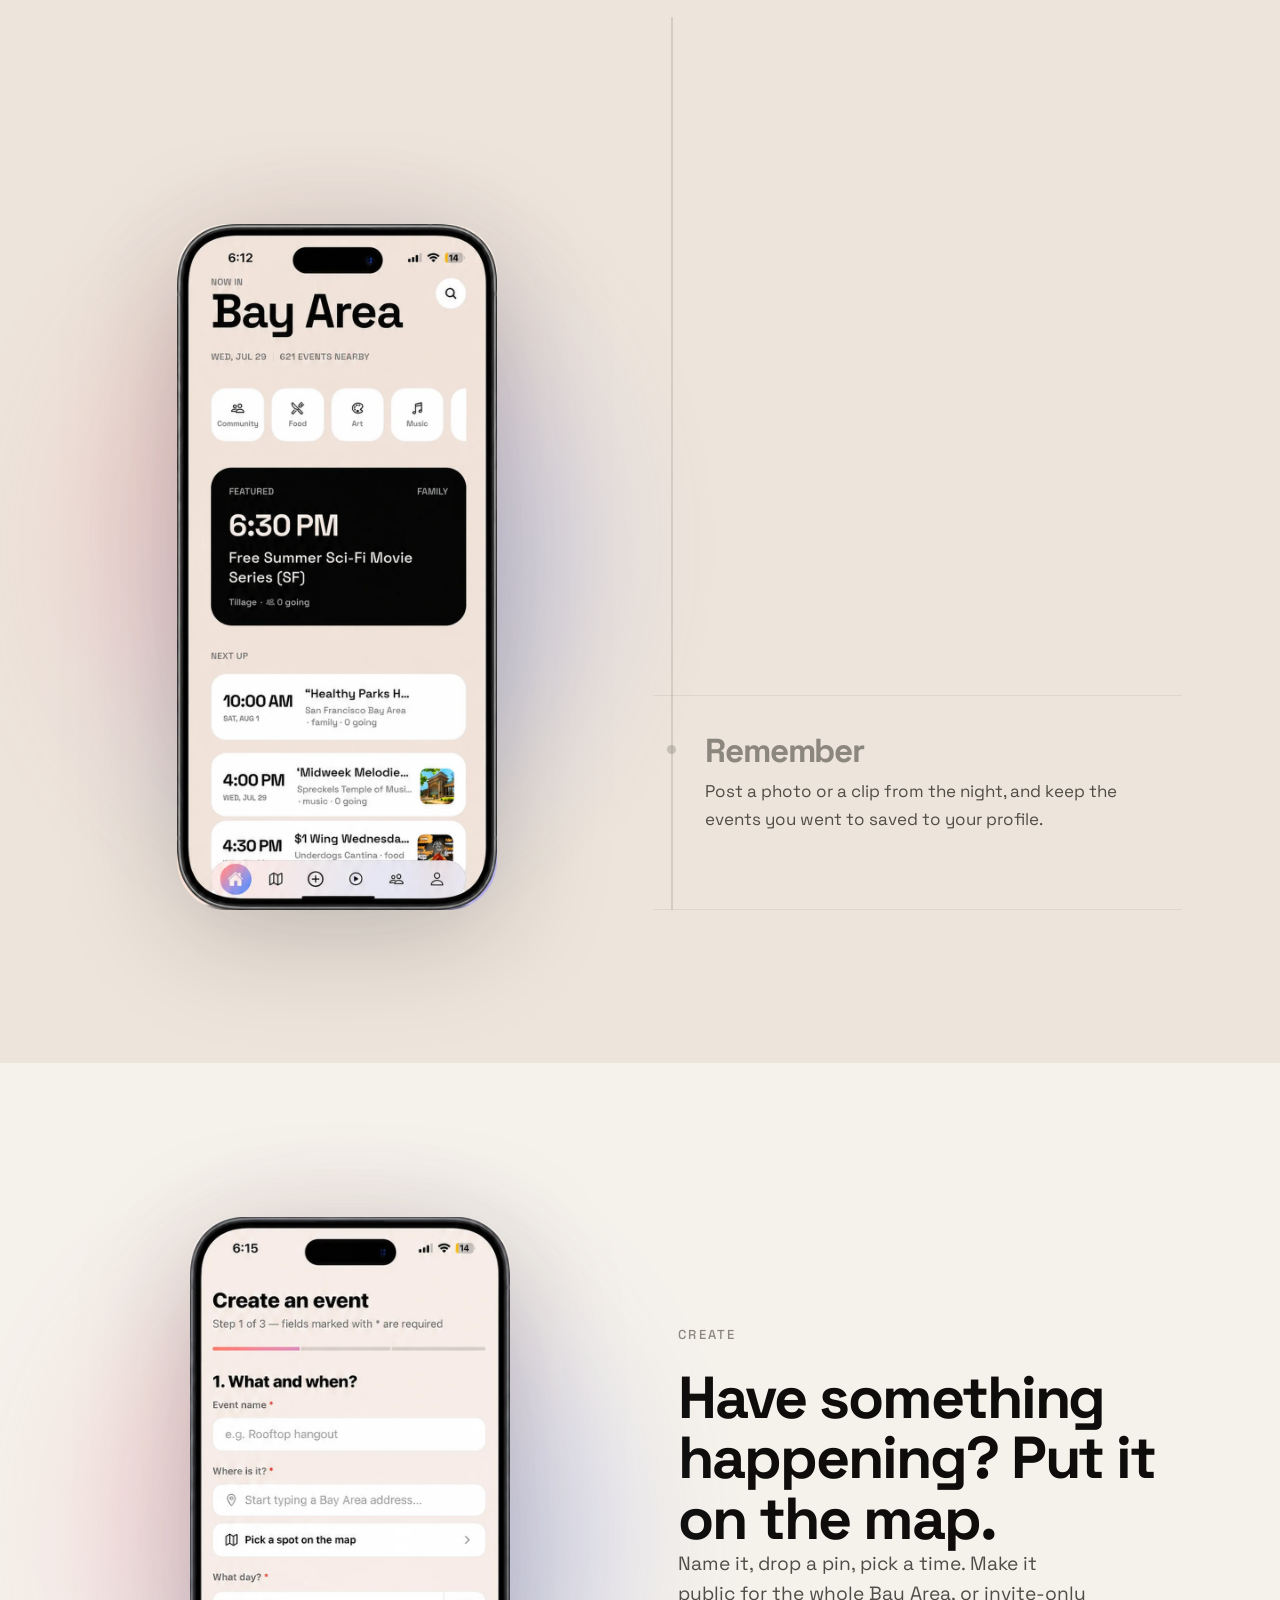
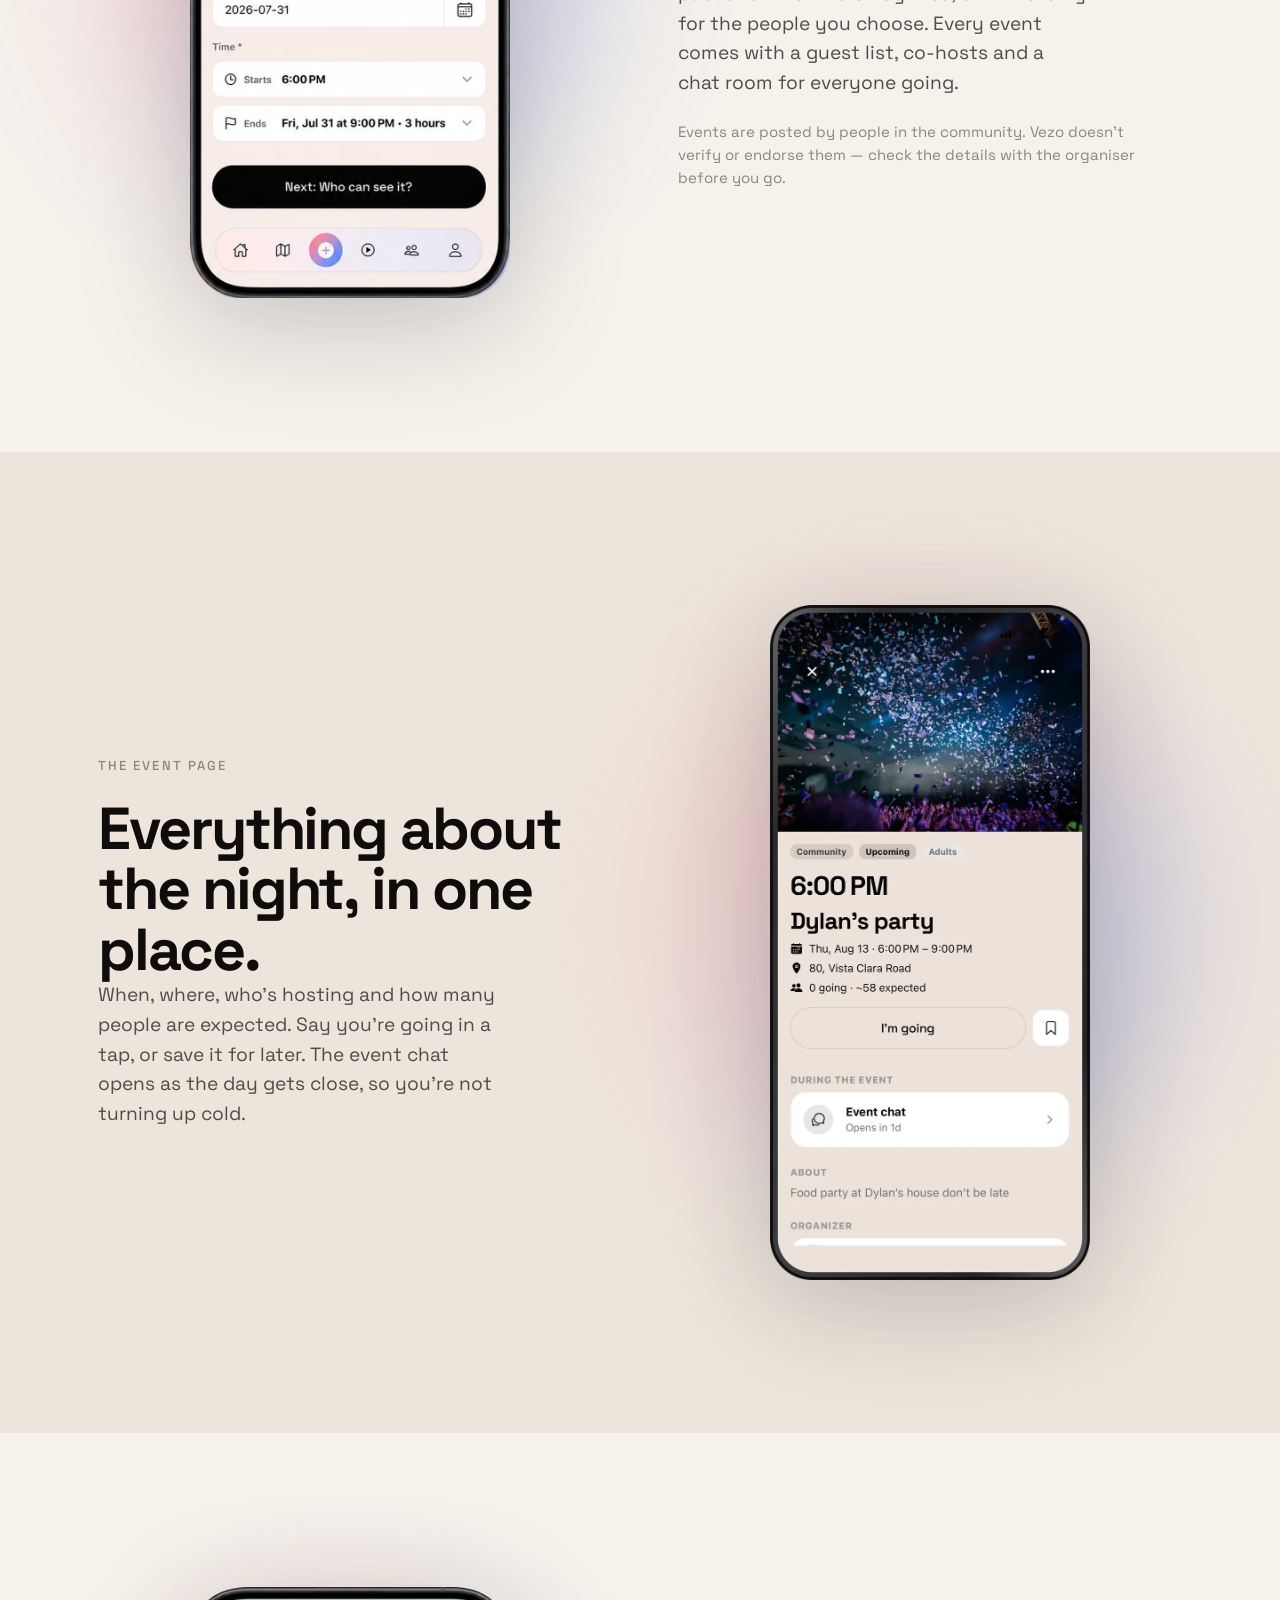
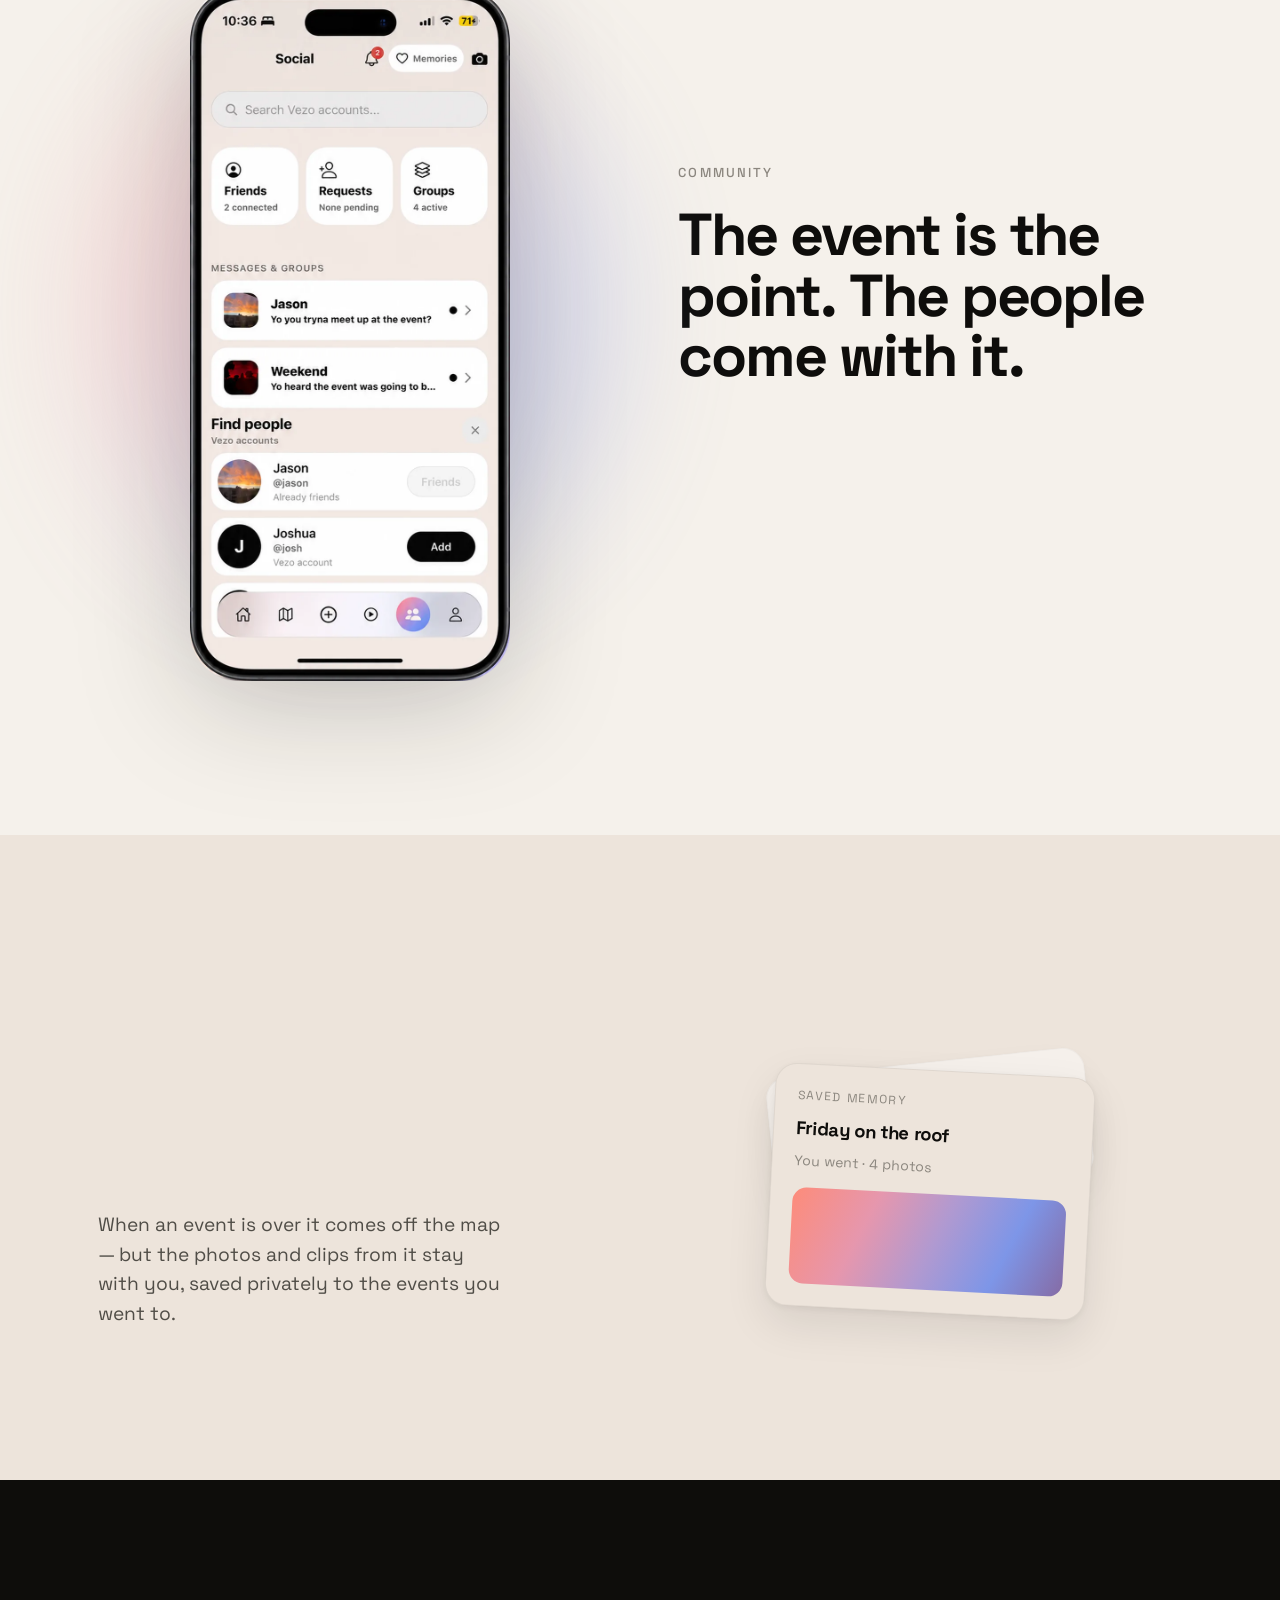
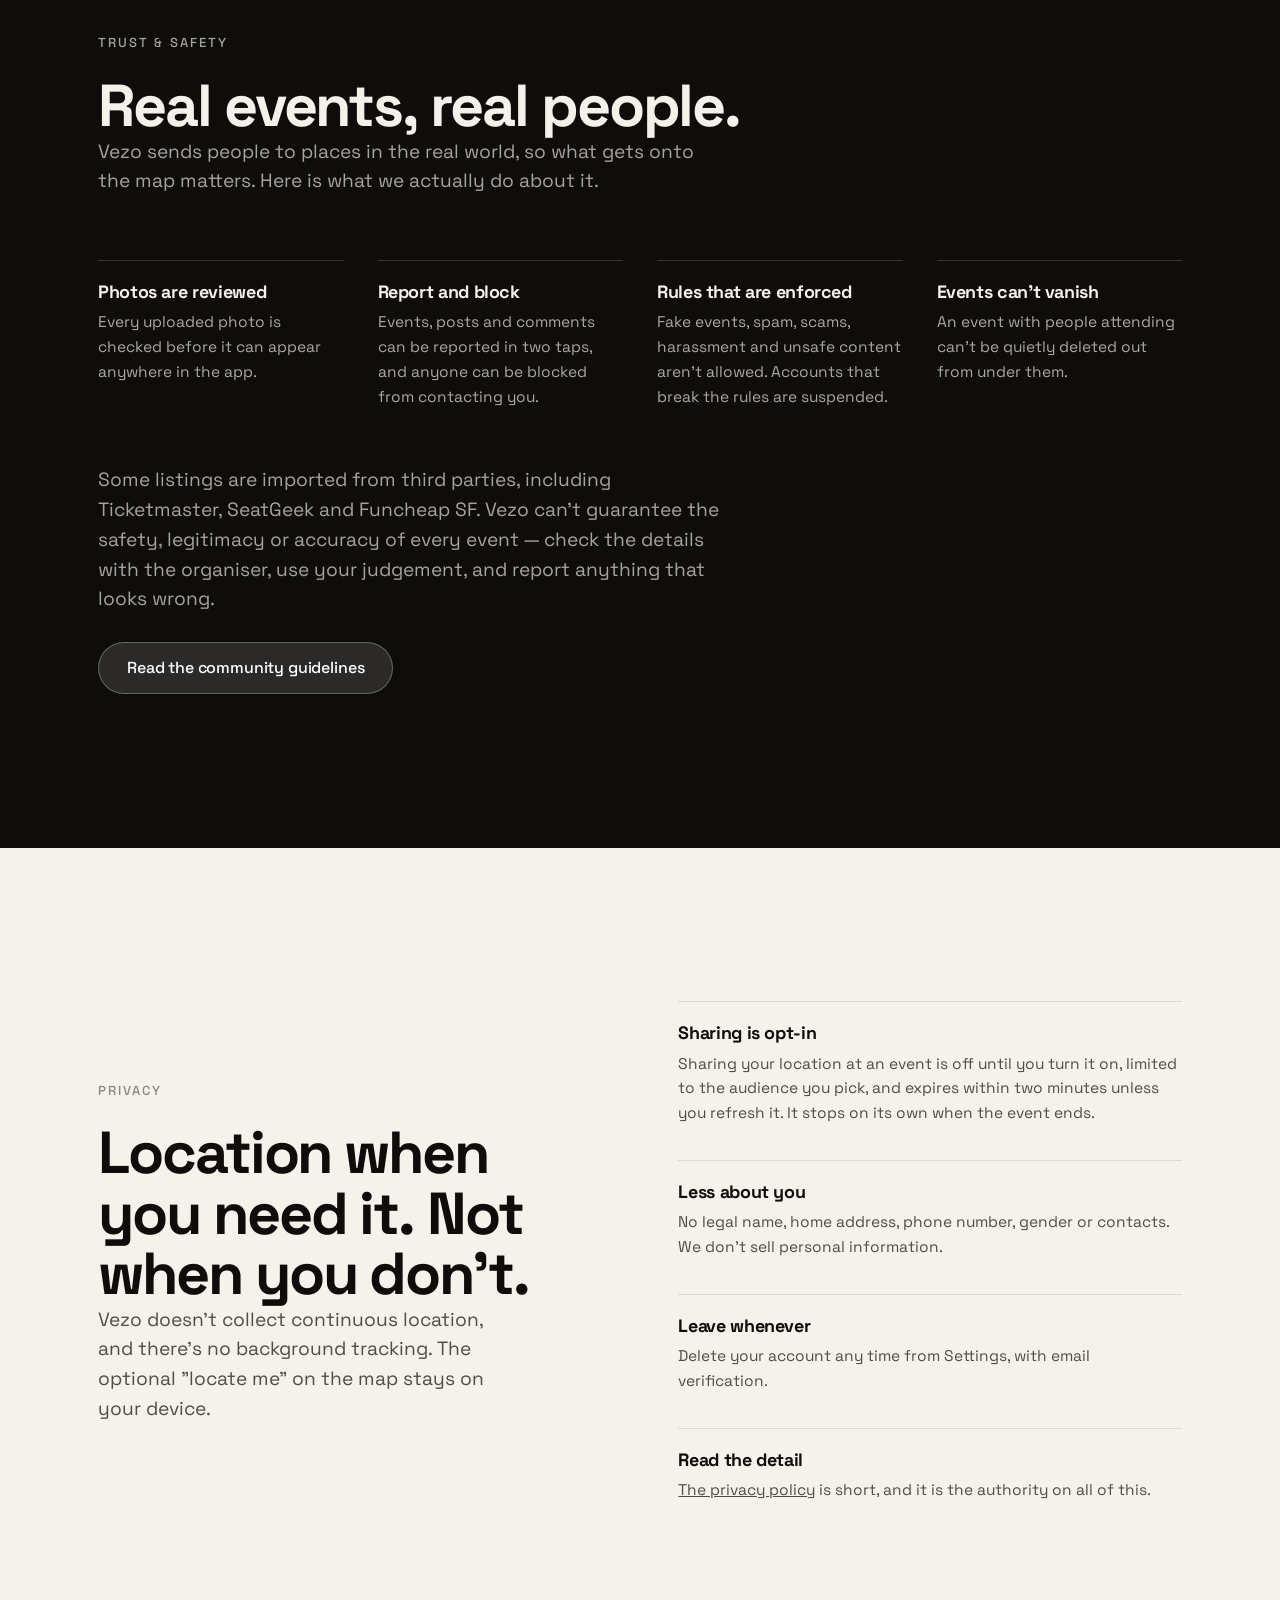
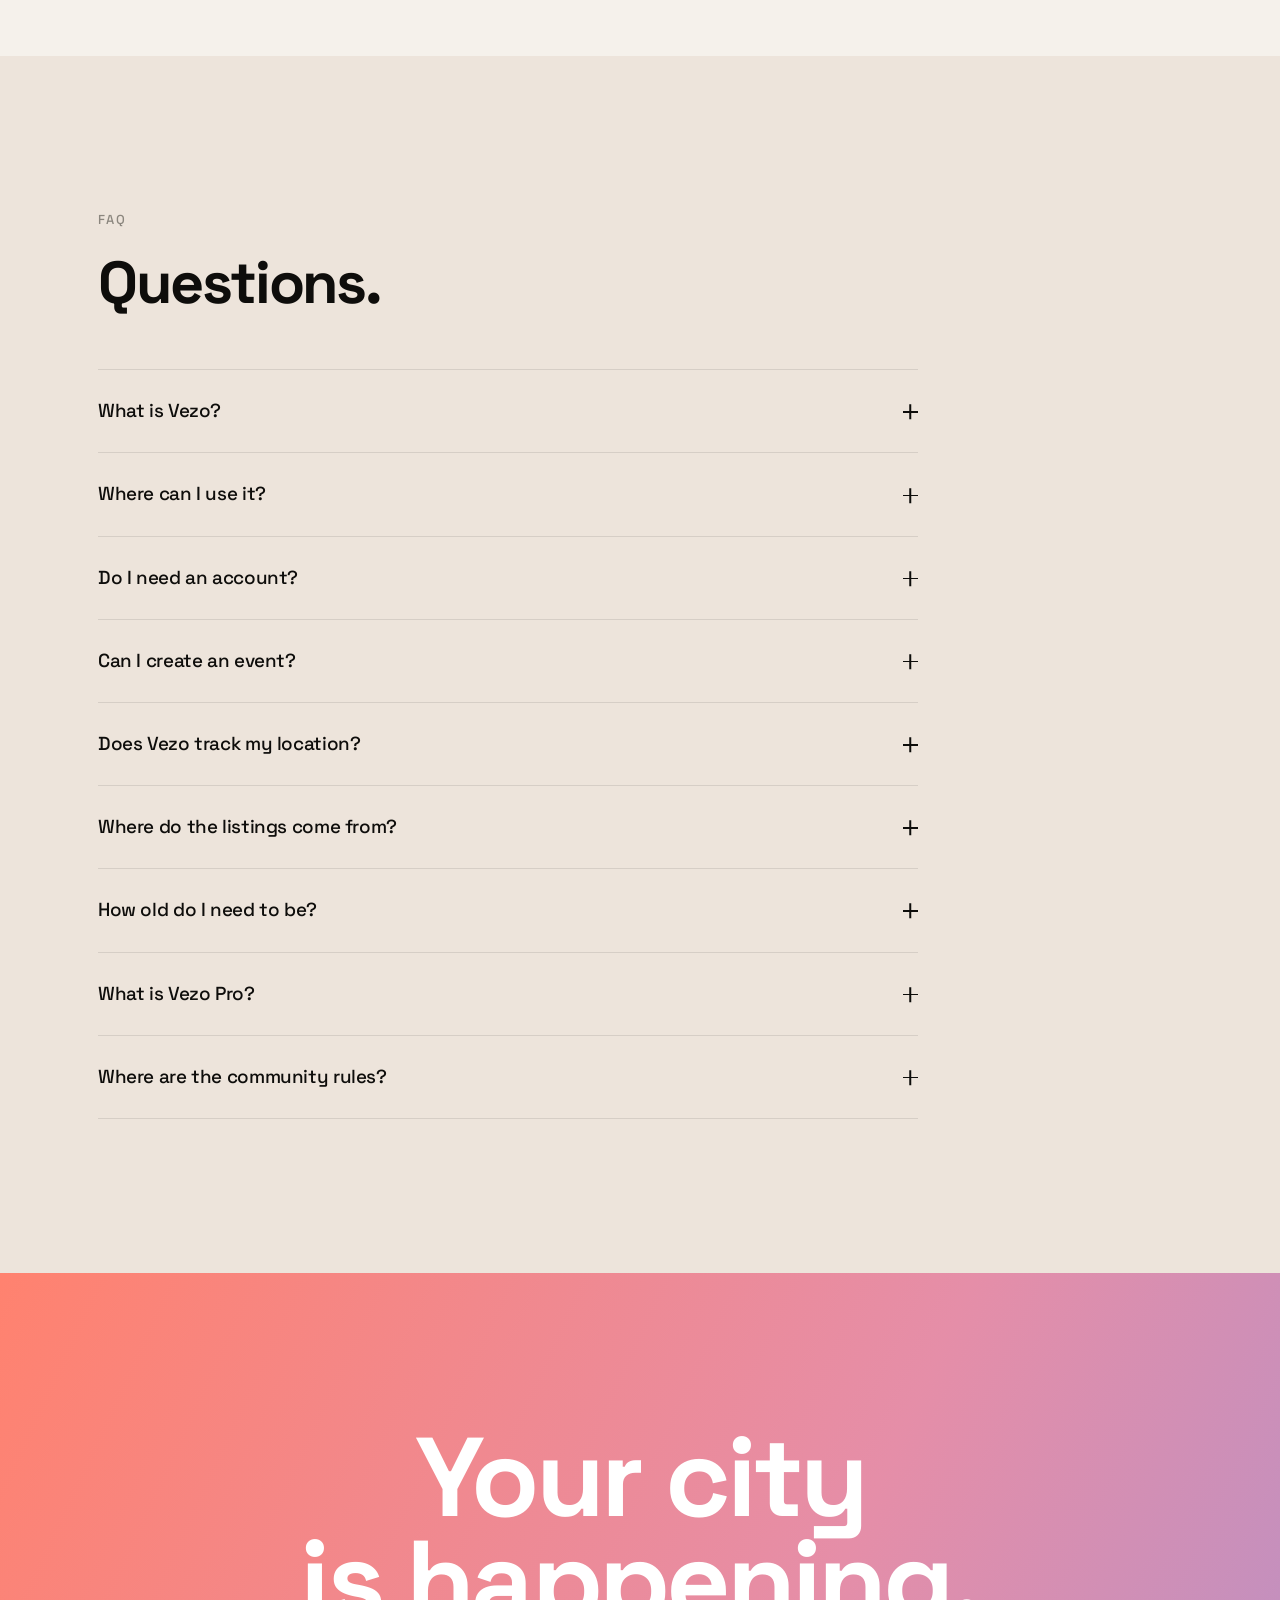
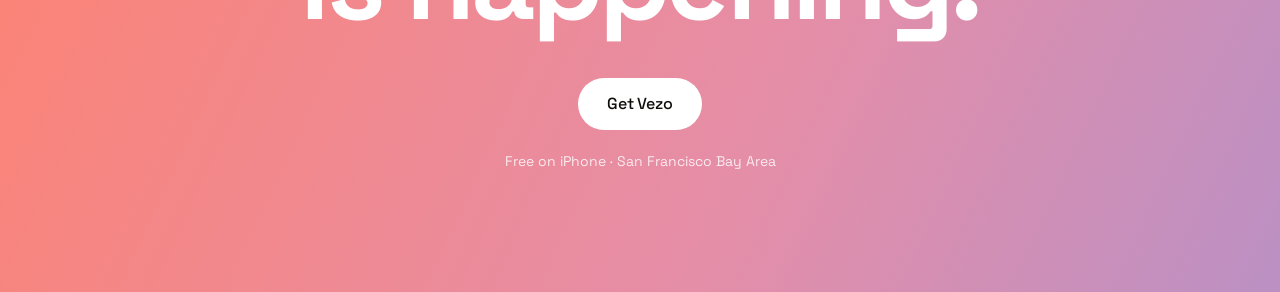
==== commit f1114012: "Move the hero's motion off the map and into the background The reflection I added last time animated" ====
--- a/index.html
+++ b/index.html
@@ -264,9 +264,12 @@
     <p class="hero__note" data-reveal>Free on iPhone · Bay Area beta</p>
 
     <div class="hero__stage">
+      <!-- Background, not the map: a ring of the logo colours turning slowly
+           behind the panel. -->
+      <span class="hero__halo" aria-hidden="true"></span>
       <!-- Two wrappers on purpose: the outer one carries the scroll parallax
            (an inline transform written by site.js), the inner one carries the
-           CSS entrance and clips the sheen. One element cannot do both without
+           CSS entrance. One element cannot do both without
            the two transforms overwriting each other. -->
       <div class="hero__device" data-parallax>
         <div class="hero__frame">
@@ -286,7 +289,6 @@
               decoding="async"
               alt="The Vezo map across the whole San Francisco Bay Area — event pins clustered thickly over San Francisco and Oakland, thinning out towards Walnut Creek and Hayward, with filters for Now, Today, Weekend and Trending." />
           </picture>
-          <span class="hero__sheen" aria-hidden="true"></span>
         </div>
       </div>
     </div>
--- a/assets/css/site.css
+++ b/assets/css/site.css
@@ -519,38 +519,44 @@
 
 .hero__map { width: 100%; border-radius: inherit; }
 
+/* --- Hero halo ------------------------------------------------------------
+   The animated part of the hero background. A conic ring of the logo colours,
+   blurred until it is only light, turning slowly behind the map — so the
+   colour visibly moves around the panel without anything happening to the
+   screenshot itself.
+
+   Rotation of an already-rasterised blur is a compositor transform, which is
+   why this can turn continuously and cost nothing. */
+.hero__halo {
+  position: absolute;
+  left: 50%;
+  top: -6%;
+  width: min(1180px, 118%);
+  aspect-ratio: 1 / 0.78;
+  z-index: 0;
+  pointer-events: none;
+  border-radius: 50%;
+  background: conic-gradient(
+    from 0deg,
+    var(--g1), var(--g2), var(--g3), var(--g4), var(--g5), var(--g1)
+  );
+  filter: blur(80px);
+  opacity: 0.42;
+  transform: translateX(-50%);
+  animation: haloTurn 34s linear infinite;
+}
+
+@keyframes haloTurn {
+  from { transform: translateX(-50%) rotate(0deg); }
+  to { transform: translateX(-50%) rotate(360deg); }
+}
+
+/* The device sits above the halo. */
+.hero__device { position: relative; z-index: 1; }
+
 @keyframes heroIn {
   from { transform: translateY(34px) scale(0.975); }
   to { transform: none; }
-}
-
-/* A slow reflection travelling across the glass. It is the one thing keeping
-   the hero alive between scrolls, so it is kept faint and given a long rest
-   between passes: the sweep occupies about a fifth of the cycle and the rest
-   is stillness, which is why the keyframes hold at both ends. */
-.hero__sheen {
-  position: absolute;
-  inset: 0;
-  pointer-events: none;
-  /* Narrow and faint. A wide white band over an already-bright map does not
-     read as a reflection, it reads as the image being washed out — so this is
-     a thin highlight that brightens the surface as it crosses rather than
-     covering it. */
-  background: linear-gradient(
-    104deg,
-    transparent 44%,
-    rgba(255, 255, 255, 0.10) 48.5%,
-    rgba(255, 255, 255, 0.20) 50%,
-    rgba(255, 255, 255, 0.10) 51.5%,
-    transparent 56%
-  );
-  animation: heroSheen 11s ease-in-out 1.4s infinite;
-}
-
-@keyframes heroSheen {
-  0% { transform: translateX(-115%); }
-  22% { transform: translateX(115%); }
-  100% { transform: translateX(115%); }
 }
 
 /* --- Device presentation --------------------------------------------------
@@ -1356,8 +1362,8 @@
 
   .memory__card--live { transform: rotate(-3deg) !important; opacity: 1 !important; }
   .memory__card--saved { transform: translateY(30px) rotate(3deg) !important; }
-  /* The parallax target and the entrance/sheen wrappers all rest. */
+  /* The parallax target, the entrance wrapper and the halo all rest. */
   .hero__device,
   .hero__frame { transform: none !important; }
-  .hero__sheen { display: none !important; }
-}
+  .hero__halo { animation: none !important; }
+}
